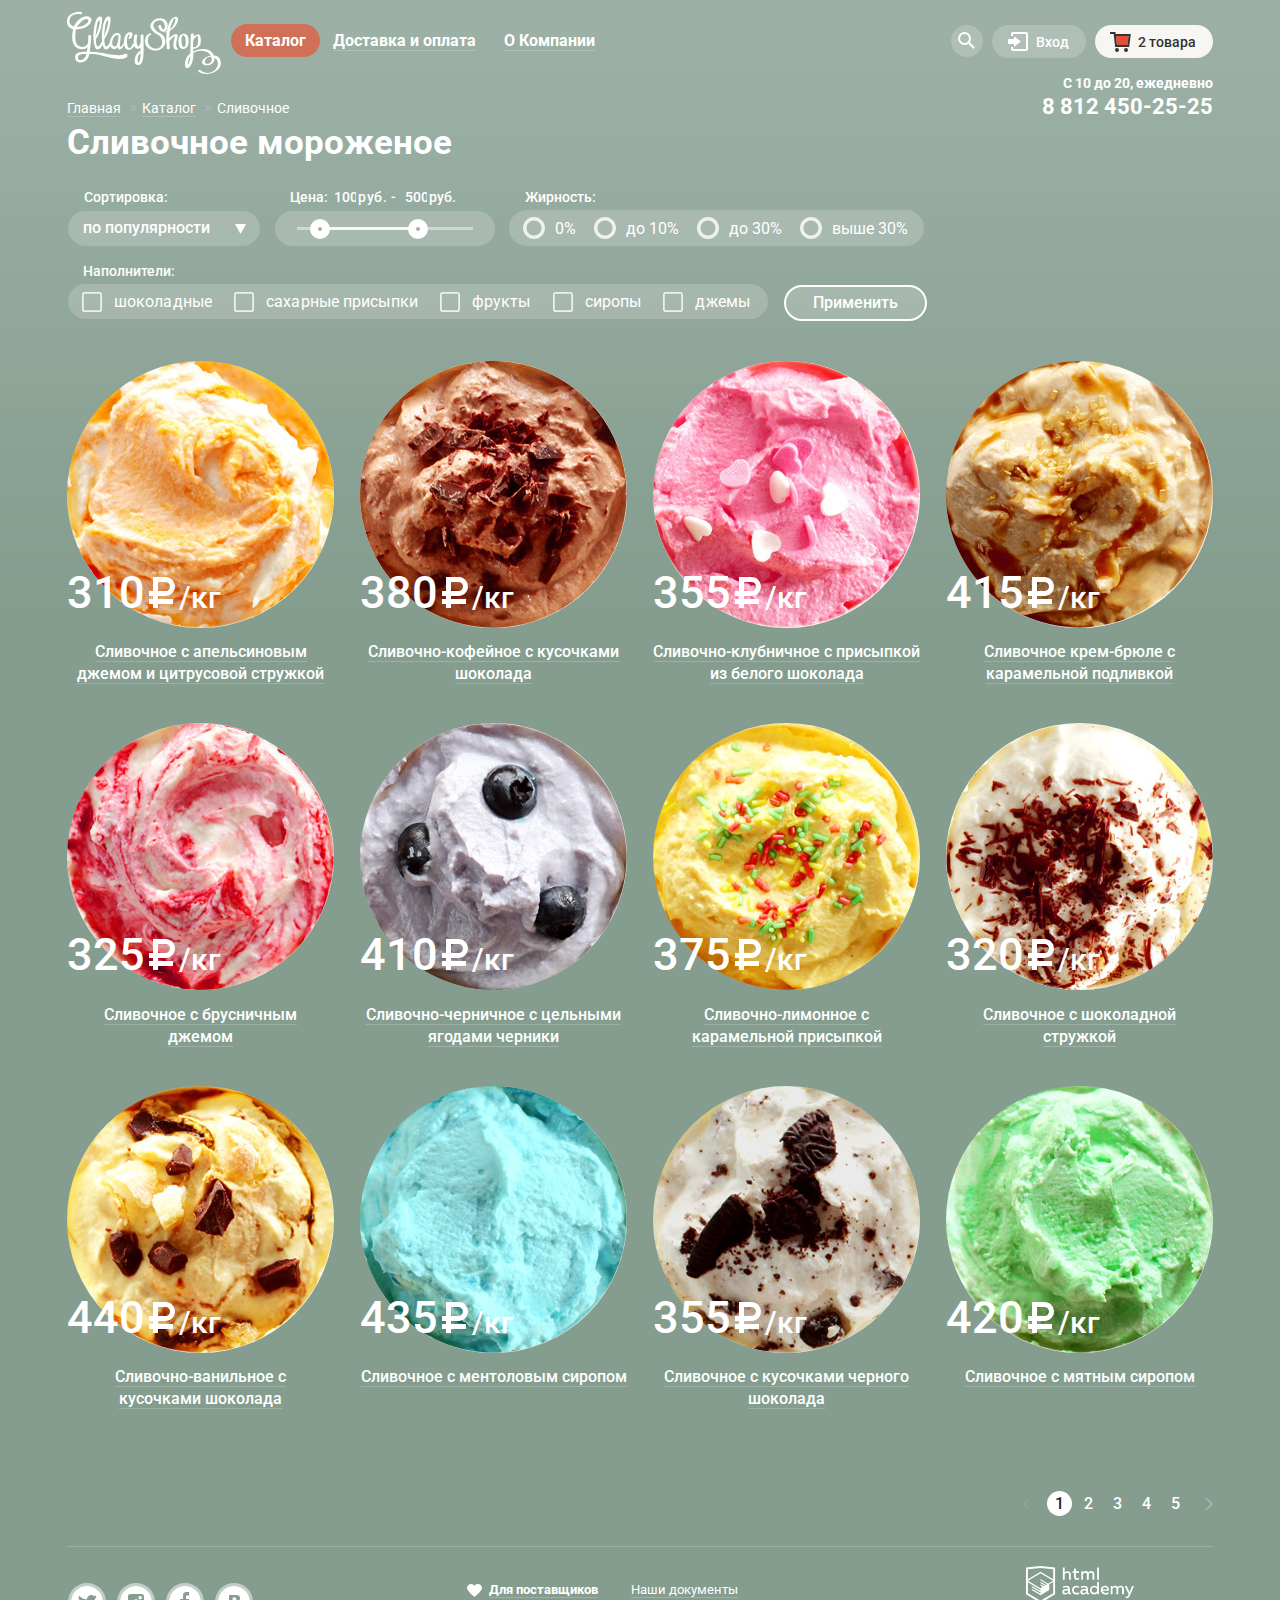
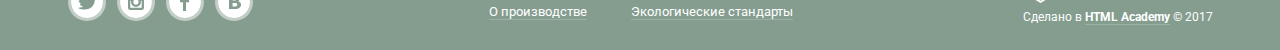
==== catalog.html @ f1d23b68 "вроде все (на первый раз пойдет)" ====
<!DOCTYPE html>
<html lang="ru">
    <head>
        <meta charset="utf-8">
        <title>HTML Academy: Глейси</title>
        <link href="https://fonts.googleapis.com/css?family=Roboto:400,500,700&amp;subset=cyrillic" rel="stylesheet">
        <link href="css/normalize.css" rel="stylesheet">
        <link href="css/main.css" rel="stylesheet">
        <meta name="format-detection" content="telephone=no">
    </head>
    <body class="inner-page">
        <!--Шапка каталога-->
        <header class="site-wrapper main-header">
            <nav class="main-navigation">
                <!--Логотип-->
                <a href="index.html" class="main-header-logo">
                <img src="img/svg-gllacy/logo.svg" width="154" height="64" alt="Логотип Глейси">
                </a>
                <!--Меню навигации по сайту-->
                <div class="header-navigation-wrapper">
                    <ul class="site-navigation">
                        <li class="element-current">
                            <a class="link-current" href="catalog.html">Каталог</a>
                            <!--Всплывающий блок каталога-->
                            <div class="site-menu-background">
                                <ul class="site-menu">
                                    <li><a href="#">Новинки</a></li>
                                    <li><a href="catalog.html">Сливочное</a></li>
                                    <li><a href="#">Щербеты</a></li>
                                    <li><a href="#">Фруктовый лед</a></li>
                                    <li><a href="#">Мелорин</a></li>
                                </ul>
                            </div>
                        </li>
                        <li class="site-navigation-element"><a class="site-navigation-link" href="delivery.html">Доставка и оплата</a></li>
                        <li class="site-navigation-element"><a class="site-navigation-link" href="company.html">О Компании</a></li>
                    </ul>
                    <!--Меню пользователя-->
                    <ul class="user-navigation">
                        <li class="icon-search">
                            <span class="visually-hidden">Поиск</span>
                            <!--Всплывающий блок поиска-->
                            <div class="site-search-background">
                                <div class="site-seacrh">
                                    <form method="get" action="https://echo.htmlacademy.ru">
                                        <label for="search" class="visually-hidden">Поиск</label>
                                        <input type="search" name="search" id="search" placeholder="Что ищем?">
                                    </form>
                                </div>
                            </div>
                        </li>
                        <li class="icon-login">
                            <span>Вход</span>
                            <!--Всплывающий блок входа-->
                            <div class="site-entry-background">
                                <div class="site-entry">
                                    <form class="field-entry" method="post" action="https://echo.htmlacademy.ru">
                                        <label for="email-entry" class="visually-hidden">Электронная почта</label>   
                                        <input type="email" name="email-entry" id="email-entry" placeholder="Электронная почта">
                                        <label for="password-entry" class="visually-hidden">Пароль</label>
                                        <input type="password" name="password-entry" id="password-entry" placeholder="Пароль">
                                        <div>
                                            <button type="submit" class="button">Войти</button>
                                            <p>
                                                <a href="#">Забыли пароль?</a>
                                                <a href="#">Новая регистрация</a>
                                            </p>
                                        </div>
                                    </form>
                                </div>
                            </div>
                        </li>
                        <li class="icon-basket-full">
                            <span class="two-products">2 товара</span>
                            <!--Всплывающий блок корзины-->
                            <div class="site-basket-background">
                                <div class="site-basket">
                                    <form method="post" action="https://echo.htmlacademy.ru">
                                        <table class="basket-table">
                                            <tr class="basket-row">
                                                <td class="basket-cell-remove"><button type="button" class="button-remove"><span class="visually-hidden">Убрать товар</span></button></td>
                                                <td class="basket-cell-image"><img src="img/product1-1.jpg" width="33" height="33" alt="Пломбир с апельсиновым джемом"></td>
                                                <td class="basket-cell-icecream">Пломбир с апельсиновым джемом</td>
                                                <td class="basket-cell-weight">1,5 кг х <span>200 руб.</span></td>
                                                <td class="basket-cell-price">300 руб.</td>
                                            </tr>
                                            <tr class="basket-row">
                                                <td class="basket-cell-remove"><button type="button" class="button-remove"><span class="visually-hidden">Убрать товар</span></button></td>
                                                <td class="basket-cell-image"><img src="img/product1-3.jpg" width="33" height="33" alt="Клубничный пломбир с присыпкой из белого шоколада"></td>
                                                <td class="basket-cell-icecream">Клубничный пломбир с присыпкой из белого шоколада</td>
                                                <td class="basket-cell-weight">1,5 кг х <span>300 руб.</span></td>
                                                <td class="basket-cell-price">450 руб.</td>
                                            </tr>
                                        </table>
                                        <p class="total-price">Итого: 750 руб.
                                            <button type="submit" class="button">Оформить заказ</button>
                                        </p>
                                    </form>
                                </div>
                            </div>
                        </li>
                    </ul>
                </div>
            </nav>
            <!--Контактная информация-->
            <p class="phone">
                С 10 до 20, ежедневно<br>
                <a href="tel:+78124502525">8 812 450-25-25</a>
            </p>
        </header>
        <!--Основное содержание каталога-->
        <main class="site-wrapper container">
            <!--Хлебные крошки-->
            <div class="breadcrumbs">
                <ul class="breadcrumbs-list">
                    <li class="breadcrumbs-element"><a href="index.html">Главная</a></li>
                    <li class="breadcrumbs-element"><a href="catalog.html">Каталог</a></li>
                    <li class="breadcrumbs-element">Сливочное</li>
                </ul>
                <h1>Сливочное мороженое</h1>
            </div>
            <!--Сортировка в каталоге-->
            <section class="filters">
                <h2 class="visually-hidden">Фильтр товаров</h2>
                <form class="form-filters" method="post" action="https://echo.htmlacademy.ru">
                    <div class="sorting">
                        <label for="list-sorting">
                            <span>Сортировка:</span>
                            <select name="list-sorting" id="list-sorting">
                                <option value="by-popularity">по популярности</option>
                                <option value="by-cheap">сначала недорогие</option>
                                <option value="by-expensive">сначала дорогие</option>
                                <option value="by-fat">по жирности</option>
                            </select>
                        </label>
                    </div>
                    <div class="range">
                        <div class="price-controls">Цена:
                            <label >
                            <input class="min-price" type="text" value="100">руб.  -
                            </label>
                            <label>
                            <input class="max-price" type="text" value="500">руб.
                            </label>
                        </div>
                        <div class="range-controls">
                            <div class="scale">
                                <div class="bar"></div>
                            </div>
                            <div class="toggle toggle-min"></div>
                            <div class="toggle toggle-max"></div>
                        </div>
                    </div>
                    <fieldset class="fat">
                        <legend>Жирность:</legend>
                        <div class="fat-content">
                            <input class="visually-hidden" type="radio" name="fat" id="zero-percent">
                            <label for="zero-percent">0%</label>  
                            <input class="visually-hidden" type="radio" name="fat" id="to-ten-percent">
                            <label for="to-ten-percent">до 10%</label>
                            <input class="visually-hidden" type="radio" name="fat" id="to-thirty-percent">
                            <label for="to-thirty-percent">до 30%</label>   
                            <input class="visually-hidden" type="radio" name="fat" id="up-to-thirty-percent">    
                            <label for="up-to-thirty-percent">выше 30%</label>  
                        </div>
                    </fieldset>
                    <fieldset class="fillers">
                        <legend>Наполнители:</legend>
                        <div class="fillers-content">
                            <input class="visually-hidden" type="checkbox" name="chocolate" id="chocolate">                     
                            <label for="chocolate">шоколадные</label>
                            <input class="visually-hidden" type="checkbox" name="sugar-powders" id="sugar-powders">                  
                            <label for="sugar-powders">сахарные присыпки</label> 
                            <input class="visually-hidden" type="checkbox" name="fruits" id="fruits">                     
                            <label for="fruits">фрукты</label>  
                            <input class="visually-hidden" type="checkbox" name="syrups" id="syrups">                     
                            <label for="syrups">сиропы</label> 
                            <input class="visually-hidden" type="checkbox" name="jams" id="jams">               
                            <label for="jams">джемы</label>  
                        </div>
                    </fieldset>
                    <button type="submit" class="button-apply">Применить</button>
                </form>
            </section>
            <!--Типы мороженого-->  
            <section class="catalog">
                <h3 class="visually-hidden">Каталог мороженого</h3>
                <ul class="catalog-list">
                    <li class="catalog-item">
                        <h3 class="catalog-item-title">     
                            <span>Сливочное с апельсиновым джемом и цитрусовой стружкой</span>
                        </h3>
                        <p class="catalog-item-image">
                            <img src="img/product1-1.jpg" width="267" height="267" alt="Сливочное с апельсиновым джемом и цитрусовой стружкой">
                            <span class="catalog-item-price">
                            310<span class="catalog-item-weight"> /кг</span>
                            </span>
                        </p>
                        <a href="catalog-item.html" class="button">
                        Быстрый просмотр
                        </a>               
                    </li>
                    <li class="catalog-item">
                        <h3 class="catalog-item-title">
                            <span>Сливочно-кофейное с кусочками шоколада</span>
                        </h3>
                        <p class="catalog-item-image">
                            <img src="img/product1-2.jpg" width="267" height="267" alt="Сливочно-кофейное с кусочками шоколада">
                            <span class="catalog-item-price">
                            380<span class="catalog-item-weight"> /кг</span>
                            </span>
                        </p>
                        <a href="catalog-item.html" class="button">
                        Быстрый просмотр
                        </a>
                    </li>
                    <li class="catalog-item">
                        <h3 class="catalog-item-title">
                            <span>Сливочно-клубничное с присыпкой из белого шоколада</span>
                        </h3>
                        <p class="catalog-item-image">
                            <img src="img/product1-3.jpg" width="267" height="267" alt="Сливочно-клубничное с присыпкой из белого шоколада">
                            <span class="catalog-item-price">
                            355<span class="catalog-item-weight"> /кг</span>
                            </span>
                        </p>
                        <a href="catalog-item.html" class="button">
                        Быстрый просмотр
                        </a>
                    </li>
                    <li class="catalog-item">
                        <h3 class="catalog-item-title">
                            <span>Сливочное крем-брюле с карамельной подливкой</span>
                        </h3>
                        <p class="catalog-item-image">
                            <img src="img/product1-4.jpg" width="267" height="267" alt="Сливочное крем-брюле с карамельной подливкой">
                            <span class="catalog-item-price">
                            415<span class="catalog-item-weight"> /кг</span>
                            </span>
                        </p>
                        <a href="catalog-item.html" class="button">
                        Быстрый просмотр
                        </a>
                    </li>
                    <li class="catalog-item">
                        <h3 class="catalog-item-title">
                            <span>Сливочное с брусничным<br> джемом</span>
                        </h3>
                        <p class="catalog-item-image">
                            <img src="img/product2-1.jpg" width="267" height="267" alt="Сливочное с брусничным джемом">
                            <span class="catalog-item-price">
                            325<span class="catalog-item-weight"> /кг</span>
                            </span>
                        </p>
                        <a href="catalog-item.html" class="button">
                        Быстрый просмотр
                        </a>
                    </li>
                    <li class="catalog-item">
                        <h3 class="catalog-item-title">
                            <span>Сливочно-черничное с цельными ягодами черники</span>
                        </h3>
                        <p class="catalog-item-image">
                            <img src="img/product2-2.jpg" width="267" height="267" alt="Сливочно-черничное с цельными ягодами черники">
                            <span class="catalog-item-price">
                            410<span class="catalog-item-weight"> /кг</span>
                            </span>
                        </p>
                        <a href="catalog-item.html" class="button">
                        Быстрый просмотр
                        </a>
                    </li>
                    <li class="catalog-item">
                        <h3 class="catalog-item-title">
                            <span>Сливочно-лимонное с карамельной присыпкой</span>
                        </h3>
                        <p class="catalog-item-image">
                            <img src="img/product2-3.jpg" width="267" height="267" alt="Сливочно-лимонное с карамельной присыпкой">
                            <span class="catalog-item-price">
                            375<span class="catalog-item-weight"> /кг</span>
                            </span>
                        </p>
                        <a href="catalog-item.html" class="button">
                        Быстрый просмотр
                        </a>
                    </li>
                    <li class="catalog-item">
                        <h3 class="catalog-item-title">
                            <span>Сливочное с шоколадной стружкой</span>
                        </h3>
                        <p class="catalog-item-image">
                            <img src="img/product2-4.jpg" width="267" height="267" alt="Сливочное с шоколадной стружкой">
                            <span class="catalog-item-price">
                            320<span class="catalog-item-weight"> /кг</span>
                            </span>
                        </p>
                        <a href="catalog-item.html" class="button">
                        Быстрый просмотр
                        </a>
                    </li>
                    <li class="catalog-item">
                        <h3 class="catalog-item-title">
                            <span>Сливочно-ванильное с<br> кусочками шоколада</span>
                        </h3>
                        <p class="catalog-item-image">
                            <img src="img/product3-1.jpg" width="267" height="267" alt="Сливочно-ванильное с кусочками шоколада">
                            <span class="catalog-item-price">
                            440<span class="catalog-item-weight"> /кг</span>
                            </span>
                        </p>
                        <a href="catalog-item.html" class="button">
                        Быстрый просмотр
                        </a>
                    </li>
                    <li class="catalog-item">
                        <h3 class="catalog-item-title">
                            <span>Сливочное с ментоловым сиропом</span>
                        </h3>
                        <p class="catalog-item-image">
                            <img src="img/product3-2.jpg" width="267" height="267" alt="Сливочное с ментоловым сиропом">
                            <span class="catalog-item-price">
                            435<span class="catalog-item-weight"> /кг</span>
                            </span>
                        </p>
                        <a href="catalog-item.html" class="button">
                        Быстрый просмотр
                        </a>
                    </li>
                    <li class="catalog-item">
                        <h3 class="catalog-item-title">
                            <span>Сливочное с кусочками черного шоколада</span>
                        </h3>
                        <p class="catalog-item-image">
                            <img src="img/product3-3.jpg" width="267" height="267" alt="Сливочное с кусочками черного шоколада">
                            <span class="catalog-item-price">
                            355<span class="catalog-item-weight"> /кг</span>
                            </span>
                        </p>
                        <a href="catalog-item.html" class="button">
                        Быстрый просмотр
                        </a>
                    </li>
                    <li class="catalog-item">
                        <h3 class="catalog-item-title">
                            <span>Сливочное с мятным сиропом</span>
                        </h3>
                        <p class="catalog-item-image">
                            <img src="img/product3-4.jpg" width="267" height="267" alt="Сливочное с мятным сиропом">
                            <span class="catalog-item-price">
                            420<span class="catalog-item-weight"> /кг</span>
                            </span>
                        </p>
                        <a href="catalog-item.html" class="button">
                        Быстрый просмотр
                        </a>
                    </li>
                </ul>
            </section>
            <!--Страницы переключения-->
            <div class="paginator">
                <ul class="paginator-list">
                    <li class="paginator-item"><a class="paginator-link-pre"><span class="visually-hidden">Назад</span></a></li>
                    <li class="paginator-item paginator-element-current"><a>1</a></li>
                    <li class="paginator-item"><a href="#">2</a></li>
                    <li class="paginator-item"><a href="#">3</a></li>
                    <li class="paginator-item"><a href="#">4</a></li>
                    <li class="paginator-item"><a href="#">5</a></li>
                    <li class="paginator-item"><a class="paginator-link-next" href="#"><span class="visually-hidden">Вперед</span></a></li>
                </ul>
            </div>
        </main>
        <!--Подвал каталога-->
        <footer class="main-footer site-wrapper">
            <!--Иконки соцсетей-->
            <ul class="social-list">
                <li class="social-button-tw"><a class="social-link" href="twitter.com"><span class="visually-hidden">Твиттер</span></a></li>
                <li class="social-button-inst"><a class="social-link" href="instagram.com"><span class="visually-hidden">Инстаграмм</span></a></li>
                <li class="social-button-fb"><a class="social-link" href="facebook.com"><span class="visually-hidden">Фейсбук</span></a></li>
                <li class="social-button-vk"><a class="social-link" href="vk.com"><span class="visually-hidden">Вконтакте</span></a></li>
            </ul>
            <!--Различные контакты-->
            <div class="contacts-footer">
                <ul class="contacts-footer-content">
                    <li class="contacts-link icon-heart">
                        <a href="#">Для поставщиков</a>
                    </li>
                    <li class="contacts-link">
                        <a href="#">Наши документы</a>
                    </li>
                    <li class="contacts-link">
                        <a href="#">О производстве</a>
                    </li>
                    <li class="contacts-link">
                        <a href="#">Экологические стандарты</a>
                    </li>
                </ul>
            </div>
            <!--Логотип HTML Academy-->
            <aside class="footer-copyright">
                <a class="main-footer-logo" href="https://htmlacademy.ru/intensive/htmlcss">
                <img src="img/svg-gllacy/logo-htmlacademy.svg" width="108" height="39" alt="Логотип HTML Academy">
                </a>   
                <p>Сделано в <a class="main-footer-link" href="https://htmlacademy.ru/intensive/htmlcss">HTML Academy</a> &#169; 2017</p>
            </aside>
        </footer>
    </body>
</html>
---- css/main.css ----
body,
html {
  margin: 0;
  padding: 0;
}

body {
  min-width: 1200px;
  font-family: "Roboto", "Arial", sans-serif;
  color: #ffffff;
}

.site-wrapper {
  margin: 0 auto;
  padding: 0px 27px;
  width: 1146px;
}

.site-background {
  background-color: #849d8f;
  background-image: url("../img/slider-1.png");
  background-position: center 2px;
  background-repeat: no-repeat;
  
  -webkit-transition: background-image 0.5s ease, background-color 0.5s ease;
  
  -o-transition: background-image 0.5s ease, background-color 0.5s ease;
  
  transition: background-image 0.5s ease, background-color 0.5s ease;
}

.site-background::before,
.site-background::after {
  content: "";

  visibility: hidden;
}

.site-background::before {
  background-image: url("../img/slider-2.png");
}

.site-background::after {
  background-image: url("../img/slider-3.png");
}

/* постоянные стили для ссылок, списков, кнопок, инпутов и visually-hidden*/
a {
  font-weight: bold;
  color: #ffffff;
}

ul {
  list-style: none; 
  padding: 0;
  margin: 0;
}

.button {
  display: inline-block;
  vertical-align: middle;
  text-align: center;
  background-image: -webkit-gradient(linear, left top, left bottom, from(#f26843), to(#e74b36));
  background-image: -webkit-linear-gradient(top, #f26843 0%, #e74b36 100%);
  background-image: -o-linear-gradient(top, #f26843 0%, #e74b36 100%);
  background-image: linear-gradient(to bottom, #f26843 0%, #e74b36 100%);
  -webkit-box-shadow: 0px 2px 2px 0px rgba(172, 16, 0, 0.64);
          box-shadow: 0px 2px 2px 0px rgba(172, 16, 0, 0.64);
  border-radius: 25px;
  border: none;
  text-decoration: none;
  padding: 10px 20px;
  color: #ffffff;
  font-weight: bold;
  
  cursor: pointer;
}

.button:hover {
  -webkit-box-shadow: 0px 2px 2px 0px rgba(172, 16, 0, 1);
          box-shadow: 0px 2px 2px 0px rgba(172, 16, 0, 1);
  background: -webkit-gradient(linear, left top, left bottom, from(#f58669), to(#ec6f5e));
  background: -webkit-linear-gradient(top, #f58669 0%, #ec6f5e 100%);
  background: -o-linear-gradient(top, #f58669 0%, #ec6f5e 100%);
  background: linear-gradient(to bottom, #f58669 0%, #ec6f5e 100%);
}

.button:active {
  background: -webkit-gradient(linear, left top, left bottom, from(#c73f2c), to(#e1613e));
  background: -webkit-linear-gradient(top, #c73f2c 0%, #e1613e 100%);
  background: -o-linear-gradient(top, #c73f2c 0%, #e1613e 100%);
  background: linear-gradient(to bottom, #c73f2c 0%, #e1613e 100%);
  -webkit-box-shadow: inset 0 2px 2px rgba(172, 16, 0, 1);
          box-shadow: inset 0 2px 2px rgba(172, 16, 0, 1);
}

input[type="email"],
input[type="text"],
input[type="search"],
input[type="password"] {
  height: 38px;
  border-radius: 5px;
  -webkit-box-sizing: border-box;
          box-sizing: border-box;
  border: 1px solid rgb(178, 178, 178);
  -webkit-box-shadow: none;
          box-shadow: none;
}

.visually-hidden {
  position: absolute;
  width: 1px;
  height: 1px;
  border: 0;
  padding: 0;
  clip: rect(0 0 0 0);
  overflow: hidden;
}

/*стили хедера гл.стр.*/
.main-header {
  display: -webkit-box;
  display: -ms-flexbox;
  display: flex;
  -webkit-box-orient: vertical;
  -webkit-box-direction: normal;
      -ms-flex-direction: column;
          flex-direction: column;
  -webkit-box-pack: justify;
      -ms-flex-pack: justify;
          justify-content: space-between;
  position: relative;
}

.main-navigation {
  display: -webkit-box;
  display: -ms-flexbox;
  display: flex;
  -webkit-box-orient: horizontal;
  -webkit-box-direction: normal;
      -ms-flex-direction: row;
          flex-direction: row;
  -webkit-box-align: center;
      -ms-flex-align: center;
          align-items: center;
}

.main-header-logo {
  display: inline-block;
  vertical-align: top;
  margin-top: 11px;
  -ms-flex-item-align: center;
      -ms-grid-row-align: center;
      align-self: center;
}

_:-ms-fullscreen, :root .main-header-logo {
  margin-left: 13px;
}

.header-navigation-wrapper {
  width: 100%;
  display: -webkit-box;
  display: -ms-flexbox;
  display: flex;
  -webkit-box-pack: justify;
      -ms-flex-pack: justify;
          justify-content: space-between;
  margin-top: 3px;
}

.site-navigation {
  display: -webkit-box;
  display: -ms-flexbox;
  display: flex;
  -ms-flex-wrap: wrap;
      flex-wrap: wrap;
  -webkit-box-align: center;
      -ms-flex-align: center;
          align-items: center;
  -ms-flex-preferred-size: 450px;
      flex-basis: 450px;
  margin-left: 10px;
}

.site-navigation-element {
  margin-right: 1px;
  padding: 7px 14px 7px 13px;
  border-radius: 20px;
}

.site-navigation-link {
  display: block;
  vertical-align: middle;
  text-decoration: none;
  border-bottom: 1px solid rgba(255, 255, 255, 0.2);
  font-size: 16px;
  line-height: 18px;
  font-weight: bold;
}

.site-navigation-element:hover {
  background-color: #f7f6f3;
}

.site-navigation-element:active {
  background-color: rgba(248, 247, 244, 0.988);
  -webkit-box-shadow: inset 0px 2px 1px 0px rgba(105, 105, 105, 0.9);
          box-shadow: inset 0px 2px 1px 0px rgba(105, 105, 105, 0.9);
}

.site-navigation-element:hover .site-navigation-link {
  border-bottom: none;
  color: #323232;
}

.site-navigation-element:first-child  {
  position: relative;
}

.site-navigation-element:hover .site-menu-background {
  display: block;
}

.site-menu-background {
  display: none;
  position: absolute;
  background-color: transparent;
  top: 23px;
  left: -7px;
  width: 143px;
  height: 15px;
}

.site-menu {
  position: absolute;
  top: 14px;
  left: -1px;
  width: 143px;
  min-height: 171px;
  background-color: #f8f7f4;
  border-radius: 5px;
  -webkit-box-shadow: 0px 20px 20px 0px rgba(0, 0, 0, 0.4);
          box-shadow: 0px 20px 20px 0px rgba(0, 0, 0, 0.4);
  z-index: 50;
} 

.site-menu li:hover:not(:first-child) { 
  background-color: #fbded8; 
}

.site-menu li:active:not(:first-child) { 
  background-color: #f6b5a5; 
}

.site-menu a {
  color: #323232;
  text-decoration: none;
  font-size: 14px;
  line-height: 16px;
  font-weight: normal;
}

.site-menu li {
  padding-left: 21px;
  padding-right: 20px;
  padding-bottom: 9px;
  padding-top: 4px;
}

.site-menu li:nth-of-type(1) a {
  font-weight: bold;
}

.site-menu li:nth-of-type(1) {
  padding-left: 15px;
  padding-right: 14px;
  padding-top: 9px;
  padding-bottom: 11px;
  border-bottom: 1px solid #323232;
  margin-right: 6px;
  margin-left: 6px;
} 

.site-menu li:nth-of-type(2) {
  padding-top: 8px;
} 

.user-navigation {
  display: -webkit-box;
  display: -ms-flexbox;
  display: flex;
  -webkit-box-pack: end;
      -ms-flex-pack: end;
          justify-content: flex-end;
  -ms-flex-wrap: wrap;
      flex-wrap: wrap;
  -webkit-box-align: center;
      -ms-flex-align: center;
          align-items: center;
  -ms-flex-preferred-size: 450px;
      flex-basis: 450px;
}

.user-navigation li {
  display: block;
  vertical-align: middle;
  text-align: center;
  margin-left: 9px;
  font-size: 14px;
  line-height: 16px;
  font-weight: 500;
}

.icon-search {
  position: relative;
  max-width: 25px;
  background-color: rgba(255, 255, 255, 0.2);
  opacity: 1;
  border-radius: 50%;
  padding: 16px 16px 16px 16px;
}

.icon-search span {
  display: inline-block;
  vertical-align: middle;
}

.icon-search::before {
  position: absolute;
  content: "";
  background-image: url("../img/svg-gllacy/loupe.svg");
  background-repeat: no-repeat;
  background-position: 0 0;
  left: 7px;
  top: 7px;
  width: 22px;
  height: 21px;
}

.icon-search:hover {
  position: relative;
  background-color: #f8f7f4; 
}

.icon-search:hover::before {
  background-image: url("../img/svg-gllacy/loupe-active.svg");
}

.icon-login {
  position: relative;
  max-width: 100px;
  background-color: rgba(255, 255, 255, 0.2);
  opacity: 1;
  border-radius: 20px;
  padding: 8px 17px 8px 17px;
}

.icon-login span {
  position: relative;
  display: inline-block;
  vertical-align: middle;
  padding-left: 27px;
}

.icon-login span::before {
  position: absolute;
  content: "";
  background-image: url("../img/svg-gllacy/white-entrance.svg");
  background-repeat: no-repeat;
  background-position: 0 0;
  left: -1px;
  top: -2px;
  width: 21px;
  height: 20px;
}

.icon-login:hover {
  position: relative;
  background-color: #f8f7f4;
  color: #323232;
}

.icon-login:hover span::before {
  background-image: url("../img/svg-gllacy/entrance.svg");
}

.icon-basket-empty {
  max-width: 100px;
  background-color: rgba(255, 255, 255, 0.2);
  opacity: 1;
  border-radius: 20px;
  padding: 8px 17px 8px 16px;
}

.icon-basket-empty span {
  position: relative;
  display: inline-block;
  vertical-align: middle;
  padding-left: 27px;
}

.icon-basket-empty span::before {
  position: absolute;
  content: "";
  background-image: url("../img/svg-gllacy/basket.svg");
  background-repeat: no-repeat;
  background-position: 0 0;
  left: -1px;
  top: -2px;
  width: 22px;
  height: 21px;
}

.icon-basket-empty:hover {
  position: relative;
  background-color: #f8f7f4;
  color: #323232;
}

.icon-basket-empty:hover span::before {
  background-image: url("../img/svg-gllacy/basket-active.svg");
}

.icon-search:hover .site-search-background {
  display: block;
}

.site-search-background {
  display: none;
  position: absolute;
  right: 1px;
  top: 32px;
  background-color: transparent;
  width: 341px;
  height: 5px;
}

.site-seacrh {
  position: absolute;
  right: 0px;
  top: 4px;
  width: 340px;
  min-height: 84px;
  border-radius: 6px;
  background-color: #f8f7f4;
  -webkit-box-shadow: 0px 20px 20px 0px rgba(0, 0, 0, 0.4);
          box-shadow: 0px 20px 20px 0px rgba(0, 0, 0, 0.4);
  z-index: 50;
}

.site-seacrh input[type="search"] {
  width: 310px;
  height: 44px;
  margin: 20px 16px;
  padding-left: 12px;
  z-index: 100;
  outline: none;
}

.site-seacrh input[type="search"]:hover {
  -webkit-box-shadow: inset 0 0 0 1px rgba(172, 172, 172, 0.5);
          box-shadow: inset 0 0 0 1px rgba(172, 172, 172, 0.5);
}

.site-seacrh input[type="search"]:focus {
  -webkit-box-shadow: inset 0px 0px 0 1px rgba(46, 136, 228, 0.52);
          box-shadow: inset 0px 0px 0 1px rgba(46, 136, 228, 0.52);
}

.icon-login:hover .site-entry-background {
  display: block;
}

.site-entry-background {
  display: none;
  position: absolute;
  right: 0px;
  top: 32px;
  background-color: transparent;
  width: 278px;
  height: 5px;
}

.site-entry {
  position: absolute;
  right: 0px;
  top: 4px;
  width: 277px;
  min-height: 214px;
  border-radius: 6px;
  background-color: #f8f7f4;
  -webkit-box-shadow: 0px 20px 20px 0px rgba(0, 0, 0, 0.4);
          box-shadow: 0px 20px 20px 0px rgba(0, 0, 0, 0.4);
  z-index: 50;
}

.site-entry input[type="email"],
input[type="password"] {
  width: 241px;
  height: 44px;
  margin: 20px 20px 0px 19px;
  padding-left: 14px;
  z-index: 100;
  outline: none;
}

.site-entry input[type="email"]:hover,
input[type="password"]:hover {
  -webkit-box-shadow: inset 0 0 0 1px rgba(172, 172, 172, 0.5);
          box-shadow: inset 0 0 0 1px rgba(172, 172, 172, 0.5);
}

.site-entry input[type="email"]:focus,
input[type="password"]:focus {
  -webkit-box-shadow: inset 0px 0px 0 1px rgba(46, 136, 228, 0.52);
          box-shadow: inset 0px 0px 0 1px rgba(46, 136, 228, 0.52);
}

.site-entry div {
  display: -webkit-box;
  display: -ms-flexbox;
  display: flex;
  -webkit-box-orient: horizontal;
  -webkit-box-direction: normal;
      -ms-flex-direction: row;
          flex-direction: row;
  -ms-flex-pack: distribute;
      justify-content: space-around;
  -webkit-box-align: center;
      -ms-flex-align: center;
          align-items: center;
  -ms-flex-preferred-size: 245px;
      flex-basis: 245px;
  -ms-flex-wrap: wrap;
      flex-wrap: wrap;
  z-index: 100;
}

.site-entry p {        
  display: -webkit-box;        
  display: -ms-flexbox;        
  display: flex;
  -webkit-box-orient: vertical;
  -webkit-box-direction: normal;
      -ms-flex-direction: column;
          flex-direction: column;
  -webkit-box-pack: center;
      -ms-flex-pack: center;
          justify-content: center;
  -webkit-box-align: start;
      -ms-flex-align: start;
          align-items: flex-start;
  margin: 17px 9px 0px 0px;
}

.site-entry .button {
  font-size: 18px;
  line-height: 24px;
  padding: 11px 25px 9px 25px;
  margin: 20px 0px 1px 9px; 
  border-radius: 20px;
}

.site-entry a {
  color: #323232;
  font-size: 13px;
  line-height: 21px;
  font-weight: normal;
  -webkit-text-decoration: underline #323232;
          text-decoration: underline #323232;
}

.site-entry a:hover,
.site-entry a:active {
  color: #e84d37;
  -webkit-text-decoration: underline #e84d37;
          text-decoration: underline #e84d37;
}

.phone {
  position: absolute;
  text-align: right;
  width: 190px;
  top: 75px;
  right: 27px;
  font-size: 14px;
  line-height: 16px;
  font-weight: bold; 
  margin-top: 0px;
  margin-bottom: 0px;
  margin-right: 0px;
}

.phone a {
  display: inline-block;
  vertical-align: middle;
  text-align: left;
  font-size: 22px;
  line-height: 24px;
  text-decoration: none;
  margin-top: 4px;
  margin-right: 0px;
}

/*стили основной части гл.стр.*/

.container {
  display: -webkit-box;
  display: -ms-flexbox;
  display: flex;
  -webkit-box-orient: vertical;
  -webkit-box-direction: normal;
      -ms-flex-direction: column;
          flex-direction: column;
  -webkit-box-pack: justify;
      -ms-flex-pack: justify;
          justify-content: space-between;
}

.slider {
  position: relative;
  padding-top: 275px;
  text-align: center;
  margin-bottom: 42px;
}

.icecream-slide {
  display: none;
}

.main-slides h3 {
  font-weight: bold;
  font-size: 60px;
  line-height: 60.35px;
  width: 700px;
  margin: 40px auto 0;
}

.main-slides a {   
  font-size: 32px;
  line-height: 44px;
  padding: 10px 40px;
  margin-top: 29px;
  text-shadow: 0px 2px 5px rgba(160, 32, 11, 0.76);
  border-radius: 50px;
  outline: none;
}

.main-slides a:focus {
  -webkit-box-shadow: 0px 0px 0 2px rgba(46, 136, 228, 0.3);
          box-shadow: 0px 0px 0 2px rgba(46, 136, 228, 0.3);
}

.slider-controls label::before {
  content: "";
  display: inline-block;
  width: 17px;
  height: 17px;
  margin-right: 8px;
  vertical-align: middle;
  background-color: transparent;
  border: 2px solid #ffffff;
  border-radius: 50%;
  cursor: pointer;
}

.slider-controls {
  position: absolute;
  bottom: 21px;
  left: 0;
  z-index: 20;
  font-size: 0;
}

.slider-controls label:hover::before {
  background-color: rgba(248, 247, 244, 0.4);
}

_:-ms-fullscreen, :root .slider-controls {
  margin-left: 13px;
}

#product-1:checked ~ .site-background #slide1, 
#product-2:checked ~ .site-background #slide2,
#product-3:checked ~ .site-background #slide3 {
  display: block;
}

#product-1:checked ~ .site-background label[for="product-1"]::before,
#product-2:checked ~ .site-background label[for="product-2"]::before,
#product-3:checked ~ .site-background label[for="product-3"]::before {
  background-color: #ffffff;
}

#product-1:checked ~ .site-background {
  background-color: #849d8f;
  background-image: url("../img/slider-1.png");
}

#product-2:checked ~ .site-background {
  background-color: #8996a6;
  background-image: url("../img/slider-2.png");
}

#product-3:checked ~ .site-background {
  background-color: #9d8b84;
  background-image: url("../img/slider-3.png");
}

.columns {
  display: -webkit-box;
  display: -ms-flexbox;
  display: flex;
  -webkit-box-orient: horizontal;
  -webkit-box-direction: normal;
      -ms-flex-direction: row;
          flex-direction: row;
  -webkit-box-pack: justify;
      -ms-flex-pack: justify;
          justify-content: space-between;
  margin-bottom: 23px;
}

.columns .first-column {
  width: 560px;
  min-height: 230px;
  background-image: url("../img/raspberries-background.jpg");
  background-position: -50px -94px;  
  background-repeat: no-repeat;
  border-radius: 15px;
}

.columns .second-column {
  width: 560px;
  min-height: 230px;
  background-image: url("../img/chocolate-background.jpg");
  background-position: -218px -104px;
  background-repeat: no-repeat;
  border-radius: 15px; 
}

.columns h2 {
  font-size: 35px;
  line-height: 41px;
  font-weight: bold;
  margin-top: 16px;
  margin-left: 19px;
  margin-bottom: 5px;
}

.columns p {
  font-size: 18px;
  line-height: 22px;
  font-weight: bold;
  margin-top: 15px;
  margin-left: 20px;
  margin-right: 25px;
  margin-bottom: 0;
}

.columns a {
  font-size: 18px;
  line-height: 24px;
  margin-top: 44px;
}

.first-column a {
  padding-left: 22px;
  padding-right: 22px;
  padding-bottom: 12px;
  padding-top: 10px;
  margin-left: 375px;
  margin-right: 21px;
  outline: none;
}

.second-column a {
  padding-left: 21px;
  padding-right: 21px;
  padding-bottom: 12px;
  padding-top: 10px;
  margin-left: 351px;
  margin-right: 20px;
  outline: none;
}

.first-column a:focus,
.second-column a:focus {
  -webkit-box-shadow: 0px 0px 0 2px rgba(46, 136, 228, 0.3);
          box-shadow: 0px 0px 0 2px rgba(46, 136, 228, 0.3);
}

.hits {
  display: -webkit-box;
  display: -ms-flexbox;
  display: flex;
  -webkit-box-orient: vertical;
  -webkit-box-direction: normal;
      -ms-flex-direction: column;
          flex-direction: column;
  -webkit-box-pack: justify;
      -ms-flex-pack: justify;
          justify-content: space-between;
  margin-bottom: 28px;
}

.hits-list {
  display: -webkit-box;
  display: -ms-flexbox;
  display: flex;
  -ms-flex-wrap: wrap;
      flex-wrap: wrap;
  -webkit-box-orient: horizontal;
  -webkit-box-direction: normal;
      -ms-flex-direction: row;
          flex-direction: row;
  -webkit-box-pack: justify;
      -ms-flex-pack: justify;
          justify-content: space-between;
}

.hits-item {
  display: -webkit-box;
  display: -ms-flexbox;
  display: flex;
  position: relative;
  -webkit-box-orient: vertical;
  -webkit-box-direction: normal;
      -ms-flex-direction: column;
          flex-direction: column;
  -webkit-box-pack: start;
      -ms-flex-pack: start;
          justify-content: flex-start;
  -ms-flex-preferred-size: 267px;
      flex-basis: 267px;
  min-height: 350px;
}

.hits-item::before {
  display: none;
  position: absolute;
  top: 10px;
  left: -14px;
  content: "";
  border-radius: 5px;
  background-color: rgb(248, 247, 244);
  opacity: 0.2;
  width: 294px;
  min-height: 405px;
  -webkit-box-shadow: 0px 20px 20px 0px rgba(0, 0, 0, 0.4);
          box-shadow: 0px 20px 20px 0px rgba(0, 0, 0, 0.4);
  z-index: 20;
}

.hits-item:hover::before {
  display: block;
}

.hits-item:hover a  {
  display: block;
  margin-bottom: -50px;
}

.hits-item-title {
  font-size: 16px;
  line-height: 22px;
  font-weight: 500;
  text-align: center;
  margin-bottom: 0px;
  margin-top: 10px;
  -webkit-box-ordinal-group: 2;
      -ms-flex-order: 1;
          order: 1;
}

.hits-item-title span {
  border-bottom: 1px solid rgba(255, 255, 255, 0.2);
}

.hits-list img {
  border-radius: 50%;
}

.hits-item-image {
  position: relative;
  margin-bottom: 0px;
}

.hits-item-image::before {
  position: absolute;
  content: "";
  background-image: url("../img/svg-gllacy/hit.svg");
  background-repeat: no-repeat;
  background-position: 0 0;
  outline: red;
  top: 0;
  left: 0;
  width: 65px;
  height: 65px;
}

.hits-item-image .hits-item-price  {
  position: absolute;
  top: 209px;
  left: -1px;
  font-size: 45px;
  line-height: 45px;
  font-weight: 500;
}

.hits-item-image .hits-item-price::after {
  position: absolute;
  content: "";
  background-image: url("../img/svg-gllacy/ruble.svg");
  background-repeat: no-repeat;
  background-position: 0 0;
  top: 6px;
  left: 80px;
  width: 28px;
  height: 35px;
}

.hits-item-image .hits-item-weight {
  position: absolute;
  width: 50px;
  top: 5px;
  left: 112px;
  font-size: 30px;
  line-height: 45px;
  font-weight: 500; 
}

.hits-list a {
  display: none;
  font-size: 18px;
  line-height: 24px;
  margin-top: 10px;
  padding: 7px 18px 11px 18px;
  -ms-flex-item-align: center;
      -ms-grid-row-align: center;
      align-self: center;
  -webkit-box-ordinal-group: 3;
      -ms-flex-order: 2;
          order: 2;
  z-index: 50;
  -webkit-box-shadow: 0px 1px 2px 0px rgba(172, 16, 0, 0.004);
          box-shadow: 0px 1px 2px 0px rgba(172, 16, 0, 0.004);
}

.features {
  display: -webkit-box;
  display: -ms-flexbox;
  display: flex;
  -webkit-box-orient: vertical;
  -webkit-box-direction: normal;
      -ms-flex-direction: column;
          flex-direction: column;
  -webkit-box-pack: center;
      -ms-flex-pack: center;
          justify-content: center;
  -ms-flex-wrap: wrap;
      flex-wrap: wrap;
  width: 1146px;
  min-height: 308px; 
  background-image: url("../img/wafer.jpg");
  border-radius: 15px;
  color: #323232;
  margin-bottom: 37px;
}

.features-list {  
  display: -webkit-box;  
  display: -ms-flexbox;  
  display: flex;
  -webkit-box-orient: horizontal;
  -webkit-box-direction: normal;
      -ms-flex-direction: row;
          flex-direction: row;
  -webkit-box-pack: start;
      -ms-flex-pack: start;
          justify-content: flex-start;
  -ms-flex-line-pack: start;
      align-content: flex-start;
  min-height: 192px;
  -ms-flex-wrap: wrap;
      flex-wrap: wrap;
  padding: 0;
  margin-left: 0px;
  margin-right: 15px;
}

.features-element {
  position: relative; 
  -ms-flex-line-pack: justify; 
      align-content: space-between;
  -ms-flex-preferred-size: 500px;
      flex-basis: 500px;
  padding: 0 0px 0 47.2px;
  margin: 0px 0px 22px 18px;
}

.features h2 {
  width: 100%;
  text-align: left;
  -ms-flex-item-align: start;
      align-self: flex-start;
  font-size: 24px;
  line-height: 30px;
  font-weight: 500;
  letter-spacing: 0.185px;
  padding: 21px 0px 21px 20px;
  margin: 0;
}

.features-list p {
  text-align: left;
  font-size: 16px;
  line-height: 22px;
  font-weight: normal;
  margin: 0 7px 0 12px;
  letter-spacing: 0.05px;
}

.icon-icecream::before {
  position: absolute;
  content: "";
  background-image: url("../img/svg-gllacy/ice-cream.svg");
  background-repeat: no-repeat;
  background-position: 0 0;
  top: -13px;
  left: 2px;
  width: 50px;
  height: 50px;
}

.icon-cow::before {
  position: absolute;
  content: "";
  background-image: url("../img/svg-gllacy/cow.svg");
  background-repeat: no-repeat;
  background-position: 0 0;
  top: -13px;
  left: 2px;
  width: 50px;
  height: 50px;
}

.icon-leaf::before {
  position: absolute;
  content: "";
  background-image: url("../img/svg-gllacy/eco.svg");
  background-repeat: no-repeat;
  background-position: 0 0;
  top: -13px;
  left: 2px;
  width: 50px;
  height: 50px;
}

.icon-thermometer::before {
  position: absolute;
  content: "";
  background-image: url("../img/svg-gllacy/thermometer.svg");
  background-repeat: no-repeat;
  background-position: 0 0;
  top: -13px;
  left: 2px;
  width: 50px;
  height: 50px;
}

.news {
  width: 560px;
  min-height: 220px; 
  background-image: url("../img/strawberry-background.jpg");
  background-repeat: no-repeat;
  background-position: -51px -86px;
  border-radius: 15px;
}

.news h2 {
  color: black;
  font-size: 16px;
  line-height: 22px;
  font-weight: 500;
  margin-top: 24px;
  margin-left: 20px;
  margin-bottom: 0;
  padding-bottom: 0;
}

.news a {
  display: inline-block;
  color: black;
  font-size: 24px;
  line-height: 30px;
  font-weight: bold;
  margin-top: 4px;
  margin-left: 20px;
  margin-right: 230px;
}

.news a:hover,
.news a:active {
  color: #e84d37;
}

.form-send {
  width: 560px;
  min-height: 220px;
  background-color: #f8f7f4;
  background-image: url("../img/formsend-gradient.png");
  background-position: -4px 8px;
  border-radius: 15px;
  padding: 0px;
}

.form-send-background {
  width: 550px;
  min-height: 210px;
  background-image: url("../img/substrate.jpg");
  background-repeat: no-repeat;
  background-position: 50% 50%;
  border-radius: 15px;
  margin: 5px;
}

.form-send-background p {
  font-size: 16px;
  line-height: 22px;
  font-weight: normal;
  color: #5a5a5a;
  margin: 0px;
  padding-top: 30px;
  padding-left: 23px;
  padding-right: 10px;
}

.send button {
  font-size: 18px;
  line-height: 24px;
  margin-left: 8px;
  padding-right: 19px;
  padding-left: 18px;
  padding-top: 9px;
  padding-bottom: 11px; 
  margin-bottom: 5px;
  outline: none;
}

.send button:focus {
  -webkit-box-shadow: 0px 0px 0 2px rgba(46, 136, 228, 0.3);
          box-shadow: 0px 0px 0 2px rgba(46, 136, 228, 0.3);
}

.send input[type="email"] {
  width: 368px;
  height: 45px;
  padding-left: 13px;
  margin-left: 22px;
  margin-top: 36px;
  outline: none;
} 

.send input[type="email"]:hover {
  -webkit-box-shadow: inset 0 0 0 1px rgba(172, 172, 172, 0.5);
          box-shadow: inset 0 0 0 1px rgba(172, 172, 172, 0.5);
}

.send input[type="email"]:focus {
  -webkit-box-shadow: inset 0px 0px 0 1px rgba(46, 136, 228, 0.52);
          box-shadow: inset 0px 0px 0 1px rgba(46, 136, 228, 0.52);
}

.map {
  position: relative;
  width: 100%;
  min-height: 428px;
  background-image: url("../img/map.jpg");
  background-position: 50% 0;
  background-size: cover;
  background-repeat: no-repeat; 
  margin-top: 18px;
  margin-bottom: 3px;
}

.map .site-wrapper {
  display: -webkit-box;
  display: -ms-flexbox;
  display: flex;
  -webkit-box-orient: horizontal;
  -webkit-box-direction: normal;
      -ms-flex-direction: row;
          flex-direction: row;
  -webkit-box-pack: end;
      -ms-flex-pack: end;
          justify-content: flex-end;
  -webkit-box-align: center;
      -ms-flex-align: center;
          align-items: center;
}

.map-content {
  position: relative;
  top: 62px;
  left: 0px;
  padding: 0px;
  width: 302px;
  min-height: 305px;
  background-color: #fffffe;
  border-radius: 15px;
}

.map-content p {
  display: inline-block;
  text-align: left;
  font-size: 14px;
  line-height: 20px;
  font-weight: normal;
  color: #323232;
  margin: 29px 0px 1px 25px;
}

.map-content span {
  display: inline-block;
  font-size: 18px;
  line-height: 24px;
  font-weight: bold;
  color: #323232;
  margin: 0px 40px 0px 25px;
}

.map-content p:nth-of-type(2) {
  margin: 18px 80px 0px 25px;
}

.map-content a {
  display: inline-block;
  font-size: 18px;
  line-height: 24px;
  font-weight: bold;
  color: #323232;
  text-decoration: none;
  margin: 4px 0px 0px 25px;
}

.map-content p:nth-of-type(3) {
  margin: 2px 80px 0px 25px;
}

.map-content .button {
  font-size: 18px;
  line-height: 24px;
  color: #ffffff;
  margin: 23px 0px 0px 26px;
  padding: 10px 27px 11px;
  outline: none;
}

.map-content .button:focus {
  -webkit-box-shadow: 0px 0px 0 2px rgba(46, 136, 228, 0.3);
          box-shadow: 0px 0px 0 2px rgba(46, 136, 228, 0.3);
}

/*стили футера гл.стр.*/
.main-footer {
  display: -webkit-box;
  display: -ms-flexbox;
  display: flex;
  -webkit-box-orient: horizontal;
  -webkit-box-direction: normal;
      -ms-flex-direction: row;
          flex-direction: row;
  -webkit-box-pack: justify;
      -ms-flex-pack: justify;
          justify-content: space-between;
  -webkit-box-align: center;
      -ms-flex-align: center;
          align-items: center;
  padding-bottom: 24px;
} 

.social-list {
  display: -webkit-box;
  display: -ms-flexbox;
  display: flex;
  -webkit-box-orient: horizontal;
  -webkit-box-direction: normal;
      -ms-flex-direction: row;
          flex-direction: row;
  -webkit-box-pack: justify;
      -ms-flex-pack: justify;
          justify-content: space-between;
  -ms-flex-preferred-size: 267px;
      flex-basis: 267px;
}

.social-list li {
  position: relative;
}

.social-list .social-link:hover::before {
  width: 32px;
  height: 32px;
  border: 3px solid rgba(255, 255, 255, 0.702);
  border-radius: 50%;
}

.social-list .social-link:focus::before {
  width: 32px;
  height: 32px;
  outline: none;
  -webkit-box-shadow: 0px 0px 0 2px rgba(46, 136, 228, 0.3);
          box-shadow: 0px 0px 0 2px rgba(46, 136, 228, 0.3);
}

.social-list .social-link:active::before {
  opacity: 0.8;
  width: 32px;
  height: 32px;
  -webkit-box-shadow: inset 0px 2px 1px 0px rgba(136, 136, 136, 0.8);
          box-shadow: inset 0px 2px 1px 0px rgba(136, 136, 136, 0.8);
}

.social-button-tw a::before {
  position: absolute;
  content: "";
  top: -5px;
  left: 1px;
  background-image: url("../img/svg-gllacy/twitter.svg");
  background-position: 0px 0px;
  background-repeat: no-repeat;
  width: 32px;
  height: 32px;
  border-radius: 50%;
  border: 3px solid rgba(255, 255, 255, 0.502);
}

.social-button-inst a::before {
  position: absolute;
  content: "";
  top: -5px;
  left: -39px;
  background-image: url("../img/svg-gllacy/instagram.svg");
  background-position: 0 0;
  background-repeat: no-repeat;
  width: 32px;
  height: 32px;
  border-radius: 50%;
  border: 3px solid rgba(255, 255, 255, 0.502);
}

.social-button-fb a::before {
  position: absolute;
  content: "";
  top: -5px;
  left: -79px;
  background-image: url("../img/svg-gllacy/fb.svg");
  background-position: 0 0;
  background-repeat: no-repeat;
  width: 32px;
  height: 32px;
  border-radius: 50%;
  border: 3px solid rgba(255, 255, 255, 0.502);
}

.social-button-vk a::before {
  position: absolute;
  content: "";
  top: -5px;
  left: -119px;
  background-image: url("../img/svg-gllacy/vk.svg");
  background-position: 0 0;
  background-repeat: no-repeat;
  width: 32px;
  height: 32px;
  border-radius: 50%;
  border: 3px solid rgba(255, 255, 255, 0.502);
}

.contacts-footer {
  display: -webkit-box;
  display: -ms-flexbox;
  display: flex;
  -webkit-box-orient: vertical;
  -webkit-box-direction: normal;
      -ms-flex-direction: column;
          flex-direction: column;
  -webkit-box-pack: center;
      -ms-flex-pack: center;
          justify-content: center;
  -ms-flex-line-pack: start;
      align-content: flex-start;
  -ms-flex-preferred-size: 560px;
      flex-basis: 560px;
  margin: 0;
  margin-top: 26px;
  padding: 0;
}

.contacts-footer-content {
  text-align: left;
  display: -webkit-box;
  display: -ms-flexbox;
  display: flex;
  -webkit-box-orient: horizontal;
  -webkit-box-direction: normal;
      -ms-flex-direction: row;
          flex-direction: row;
  -webkit-box-pack: justify;
      -ms-flex-pack: justify;
          justify-content: space-between;
  -ms-flex-line-pack: center;
      align-content: center;
  -ms-flex-wrap: wrap;
      flex-wrap: wrap;
  min-height: 40px;
  padding: 0 119px 0 100px;
  margin: 0;
}

.contacts-link {
  min-width: 170px;
  padding: 0 0px 0px 0px;
  margin: 0;
}

.contacts-link a:hover,
.contacts-link a:active {
  color: #e84d37;
  border-bottom: 1px solid #e84d37;
}

.contacts-link a {
  font-size: 13px;
  line-height: 22px;
  font-weight: normal;
  text-decoration: none;
  border-bottom: 1px solid rgba(255, 255, 255, 0.2);
  padding: 0 0px 0 0px;
  margin: 0;
}

.contacts-link:nth-child(odd) a {
  margin: 0 0px 0 29px;
}

.icon-heart a {
  font-weight: bold;
}

.icon-heart {
  position: relative;
}

.icon-heart a::before {
  position: absolute;
  content: "";
  top: 5px;
  left: 7px;
  background-image: url("../img/svg-gllacy/heart.svg");
  background-position: 0 0;
  background-repeat: no-repeat;
  width: 15px;
  height: 15px;
}

.footer-copyright {
  text-align: center;
  width: 267px;
  margin: 16px 0 0 0px;
  padding-left: 0px; 
}

.footer-copyright p {
  text-align: right;
  font-size: 12px;
  line-height: 18px;
  font-weight: normal;
  color: #ffffff;
  padding: 0;
  margin: 0;
}

.main-footer-link {
  text-decoration: none;
  border-bottom: 1px solid rgba(255, 255, 255, 0.2);
}

.main-footer-link:hover,
.main-footer-link:active {
  color: #e84d37;
  border-bottom: 1px solid #e84d37;
}

/*попап*/
.overlay {
  display: none;
  position: fixed;
  top: 0;
  left: 0;
  width: 100%;
  height: 100%;
  background-color: rgba(50, 50, 50, 0.302);  
  z-index: 50;
}

.feedback {
  display: none;
  position: fixed;
  top: 339px;
  left: 50%;
  width: 430px;
  min-height: 400px;
  background-color: #f8f7f4;
  border-radius: 10px;
  padding: 17px 24px 26px 24px;
  margin-left: -238px;
  z-index: 100;
}

.feedback .feedback-title {
  position: relative;
  font-size: 24px;
  line-height: 28px;
  font-weight: bold;
  color: #323232;
}

.feedback .close {
  position: absolute;
  background-color: transparent;
  background-image: url("../img/svg-gllacy/cross-big.svg");
  background-position: 50% 50%;
  background-repeat: no-repeat;
  border: none;
  width: 18px;
  height: 18px;
  top: 15px;
  right: 16px;
}

.form-feedback {
  margin-top: 19px;
}

.form-feedback input[type="text"],
input[type="email"],
textarea {
  padding: 14px; 
  margin-bottom: 20px;
  border-radius: 5px;
  outline: none;
}

.form-feedback input[type="text"]:hover,
input[type="email"]:hover,
textarea:hover {
  -webkit-box-shadow: inset 0 0 0 1px rgba(172, 172, 172, 0.5);
          box-shadow: inset 0 0 0 1px rgba(172, 172, 172, 0.5);
}

.form-feedback input[type="text"]:focus,
input[type="email"]:focus,
textarea:focus {
  -webkit-box-shadow: inset 0px 0px 0 1px rgba(46, 136, 228, 0.52);
          box-shadow: inset 0px 0px 0 1px rgba(46, 136, 228, 0.52);
}

.form-feedback input[type="text"],
input[type="email"] {
  width: 267px;
  height: 44px;
}

.form-feedback textarea {
  padding-top: 11px;
  width: 398px;
  height: 127px;
  margin-bottom: 22px;
}

.form-feedback .button {
  font-size: 18px;
  line-height: 24px;
  margin-left: 291px;
  padding: 10px 24px;
  outline: none;
}

.form-feedback .button:focus {
  -webkit-box-shadow: 0px 0px 0 2px rgba(46, 136, 228, 0.3);
          box-shadow: 0px 0px 0 2px rgba(46, 136, 228, 0.3);
}

/*Стили внутренней страницы*/

.inner-page {
  min-width: 1200px;
  font-family: "Roboto", "Arial", sans-serif;
  background-image: url("../img/illumination.png");
  background-size: 100% 647px;
  background-position: 50% 0;
  background-repeat: no-repeat;
  background-color: #849d8f;
  width: 100%;
  height: 647px;
  color: #ffffff;
}

_:-ms-fullscreen, :root .inner-page .main-header-logo {
  margin-left: 0px;
}

/*стили хедера вн.стр*/

.inner-page .link-current {
  background: #d07058;
  padding: 8px 15px;
  -webkit-box-shadow: none;
          box-shadow: none;
  border-radius: 20px;
  text-decoration: none;
  padding: 7px 14px;
}

.inner-page .site-navigation-element {
  margin-left: 0px;
}

.inner-page .element-current {
  margin-left: 0px;
}

.inner-page .link-current {
  outline: none;
}

.inner-page .link-current:focus {
  -webkit-box-shadow: 0px 0px 0 2px rgba(46, 136, 228, 0.3);
          box-shadow: 0px 0px 0 2px rgba(46, 136, 228, 0.3);
}

.element-current  {
  position: relative;
}

.element-current:hover .site-menu-background {
  display: block;
}

.inner-page .site-menu-background {
  display: none;
  position: absolute;
  background-color: transparent;
  top: 23px;
  left: -7px;
  width: 143px;
  height: 15px;
}

.inner-page .site-menu {
  position: absolute;
  top: 7px;
  left: -1px;
  width: 143px;
  min-height: 171px;
  background-color: #f8f7f4;
  border-radius: 5px;
  -webkit-box-shadow: 0px 20px 20px 0px rgba(0, 0, 0, 0.4);
          box-shadow: 0px 20px 20px 0px rgba(0, 0, 0, 0.4);
  z-index: 50;
} 

.inner-page .site-menu li:nth-child(2) { 
  background-color: #d07058;
}

.inner-page .site-menu li:hover:not(:first-child):not(:nth-child(2)) { 
  background-color: #fbded8; 
}

.inner-page .site-menu li:active:not(:first-child):not(:nth-child(2)) { 
  background-color: #f6b5a5; 
}

.inner-page .site-menu li:nth-child(2) a { 
  color: #ffffff;
}

.inner-page .site-menu a {
  color: #323232;
  text-decoration: none;
  font-size: 14px;
  line-height: 16px;
  font-weight: normal;
}

.inner-page .site-menu li {
  padding-left: 21px;
  padding-right: 20px;
  padding-bottom: 9px;
  padding-top: 4px;
}

.inner-page .site-menu li:nth-of-type(1) a {
  font-weight: bold;
}

.inner-page .site-menu li:nth-of-type(1) {
  padding-left: 15px;
  padding-right: 14px;
  padding-top: 9px;
  padding-bottom: 11px;
  border-bottom: 1px solid #323232;
  margin-right: 6px;
  margin-left: 6px;
} 

.inner-page .site-menu li:nth-of-type(2) {
  padding-top: 8px;
} 

.icon-basket-full {
  max-width: 100px;
  background-color: #f7f6f3;
  opacity: 1;
  border-radius: 20px;
  padding: 8px 17px 8px 16px;
}

.icon-basket-full .two-products {
  position: relative;
  font-size: 14px;
  line-height: 16px;
  font-weight: 500;
  display: inline-block;
  vertical-align: middle;
  color: #323232;
  padding-left: 27px;
}

.icon-basket-full .two-products::before {
  position: absolute;
  content: "";
  background-image: url("../img/svg-gllacy/basket-red.svg");
  background-repeat: no-repeat;
  background-position: 0 0;
  left: -1px;
  top: -2px;
  width: 22px;
  height: 21px;
}

.icon-basket-full {
  position: relative;
}

.icon-basket-full:hover .site-basket-background {
  display: block;
}

.site-basket-background {
  display: none;
  position: absolute;
  right: 0px;
  top: 31px;
  background-color: transparent;
  width: 540px;
  height: 6px;
}

.site-basket {
  position: absolute;
  right: 0px;
  top: 5px;
  width: 540px;
  height: 242px;
  border-radius: 5px;
  background-color: #f8f7f4;
  color: #323232;
  -webkit-box-shadow: 0px 20px 20px 0px rgba(0, 0, 0, 0.4);
          box-shadow: 0px 20px 20px 0px rgba(0, 0, 0, 0.4);
  z-index: 50;
}

.basket-table {
  border-bottom: 1px solid rgba(50, 50, 50, 0.3); 
  border-collapse: collapse;
  text-align: center;
  width: 510px;
  height: 130px;
  margin: 0;
  padding: 0px;
  margin-top: 0px;
  margin-left: 15px;
}

.basket-row {
  margin: 0;
  padding: 0px;
  height: 60px;
}

.basket-row:nth-child(odd) td {
  padding-top: 10px;
  vertical-align: middle;
}

.basket-row:nth-child(even) td {
  padding-top: 8px;
  vertical-align: top;
}

.basket-row:nth-child(even) .basket-cell-remove,
.basket-row:nth-child(even) .basket-cell-icecream, 
.basket-row:nth-child(even) .basket-cell-weight, 
.basket-row:nth-child(even) .basket-cell-price {
  padding-top: 17px;
  vertical-align: top;
}

.basket-row td {
  margin: 0px;
  padding: 0px;
}

.basket-cell-remove {
  width: 13px;
  padding: 0px;
  margin: 0px;
}

.button-remove {
  width: 11px;
  height: 11px;
  background-image: url("../img/svg-gllacy/cross-small.svg");
  background-size: 11px 11px;
  background-position: 0 0px;
  margin-right: 0px;
  margin-left: 0px;
  background-repeat: no-repeat;
  background-color: transparent;
  text-align: center;
  border: 0;
}

.basket-cell-image {
  width: 60px;
}

.basket-cell-image img {
  border-radius: 50%;
  width: 33px;
  height: 33px;
  padding: 0;
  margin: 0;
  padding-left: 1px;
}

.basket-cell-icecream {
  width: 230px;
  text-align: left;
  font-size: 13px;
  line-height: 16px;
  font-weight: normal;
}

.basket-cell-weight {
  width: 120px;
  font-size: 13px;
  line-height: 16px;
  font-weight: normal;
  text-align: center;
}

.basket-cell-weight span {
  opacity: 0.5;
}
.basket-cell-price {
  width: 82px;
  font-size: 13px;
  line-height: 16px;
  font-weight: normal;
  text-align: center;
}

.total-price {
  font-size: 15px;
  line-height: 18px;
  font-weight: bold;
  color: #323232;
  text-align: right;
  display: -webkit-box;
  display: -ms-flexbox;
  display: flex;
  -webkit-box-orient: vertical;
  -webkit-box-direction: normal;
      -ms-flex-direction: column;
          flex-direction: column;
  -webkit-box-pack: justify;
      -ms-flex-pack: justify;
          justify-content: space-between;
  -webkit-box-align: end;
      -ms-flex-align: end;
          align-items: flex-end;
  margin-right: 14px;
  padding-bottom: 30px;
}

.site-basket .button {
  margin-top: 14px;
  margin-right: 0px;
  padding: 10px 15px;
  font-size: 18px;
  line-height: 24px;
}

/*стили осн. части вн.стр.*/

.breadcrumbs {
  display: -webkit-box;
  display: -ms-flexbox;
  display: flex;
  -webkit-box-orient: vertical;
  -webkit-box-direction: normal;
      -ms-flex-direction: column;
          flex-direction: column;
  -webkit-box-pack: start;
      -ms-flex-pack: start;
          justify-content: flex-start;
  margin-top: 20px;
}

.breadcrumbs-element {
  display: inline-block;
  position: relative;
  font-size: 14px;
  line-height: 16px;
  font-weight: normal;
  margin-right: 17px;
}

.breadcrumbs-element:not(:first-child)::before {
  content: "";
  position: absolute;
  top: 5px;
  left: -13px;
  background-image: url("../img/svg-gllacy/icon-right-small.svg");
  background-size: 6px 6px;
  background-position: 50% 50%;
  background-repeat: no-repeat;
  width: 6px;
  height: 6px;
}

.breadcrumbs-element:not(:first-child)::after{
  content: "";
  position: absolute;
  top: 5px;
  left: -10px;
  background-image: url("../img/svg-gllacy/icon-right-small.svg");
  background-size: 6px 6px;
  background-position: 50% 50%;
  background-repeat: no-repeat;
  width: 6px;
  height: 6px;
}

.breadcrumbs-element a {
  font-weight: normal;
  text-decoration: none;
  border-bottom: 1px solid rgba(255, 255, 255, 0.2);
}

.breadcrumbs-element a:hover,
.breadcrumbs-element a:active {
  color: #e84d37;
  border-bottom: 1px solid #e84d37;
}

.breadcrumbs h1 {
  font-size: 35px;
  line-height: 41px;
  font-weight: bold;
  text-align: left;
  margin-top: 4px;
  margin-bottom: 26px;
}

.filters {
  display: -webkit-box;
  display: -ms-flexbox;
  display: flex;
  -webkit-box-orient: vertical;
  -webkit-box-direction: normal;
      -ms-flex-direction: row;
          flex-direction: row;
      -ms-flex-wrap: wrap;
          flex-wrap: wrap;
  width: 880px;
  margin-left: 0;
  padding-left: 1px;
  margin-bottom: 14px;
}

.form-filters {
  display: -webkit-box;
  display: -ms-flexbox;
  display: flex;
  -webkit-box-orient: horizontal;
  -webkit-box-direction: normal;
      -ms-flex-direction: row;
          flex-direction: row;
  -ms-flex-wrap: wrap;
      flex-wrap: wrap;
  width: 875px;
  margin-left: 0;
  padding-left: 0;
}

.sorting {
  display: -webkit-box;
  display: -ms-flexbox;
  display: flex;
  -webkit-box-orient: vertical;
  -webkit-box-direction: normal;
      -ms-flex-direction: row;
          flex-direction: row;
  -ms-flex-wrap: wrap;
      flex-wrap: wrap;
  width: 200px;
  -webkit-box-pack: start;
      -ms-flex-pack: start;
          justify-content: flex-start;
  -webkit-box-align: start;
      -ms-flex-align: start;
          align-items: flex-start;
  margin-right: 7px;
  margin-bottom: 0;
  padding-bottom: 0;
}

.sorting label {
  position: relative;
  font-size: 14px;
  line-height: 16px;
  font-weight: 500;
  margin-bottom: 5px;
  padding-left: 0px;
}

.sorting span {
  padding-left: 16px;
}

.sorting select {
  font-size: 16px;
  line-height: 18px;
  font-weight: 500;
  width: 192px;
  height: 35px;
  border-radius: 20px;
  background-color: rgba(248, 247, 244, 0.2);
  border: none;
  padding-left: 15px;
  padding-right: 20px;
  margin-top: 6px;
  color: #ffffff;
  outline: none;
  
  -webkit-appearance: none;
  -moz-appearance: none;
  appearance: none;
}

select::-ms-expand {
  display: none;
}

.sorting select:focus {
  -webkit-box-shadow: 0px 0px 0 2px rgba(46, 136, 228, 0.3);
          box-shadow: 0px 0px 0 2px rgba(46, 136, 228, 0.3);
}

.sorting label::before {
  position: absolute;
  content: "";
  top: 35px;
  right: 22px;
  background-image: url("../img/svg-gllacy/icon-down-dir-white.svg");
  background-position: 0 0;
  background-repeat: no-repeat;
  background-size: 11px 10px;
  width: 11px;
  height: 10px;
}

.sorting select:hover {
  color: #323232;
}

.sorting label:hover::before {
  position: absolute;
  content: "";
  top: 35px;
  right: 22px;
  background-image: url("../img/svg-gllacy/icon-down-dir.svg");
  background-position: 0 0;
  background-repeat: no-repeat;
  background-size: 11px 10px;
  width: 11px;
  height: 10px;
}

.fat {
  display: -webkit-box;
  display: -ms-flexbox;
  display: flex;
  -webkit-box-orient: horizontal;
  -webkit-box-direction: normal;
      -ms-flex-direction: column;
          flex-direction: column;
  -webkit-box-align: flex-start;
      -ms-flex-align: flex-start;
          align-items: flex-start;
  border: none;
  width: 400px;
  margin-bottom: 0;
  padding-bottom: 0;
}

.fat legend {
  font-size: 14px;
  line-height: 16px;
  font-weight: 500;
  margin-left: 16px;
}

_:-ms-fullscreen, :root .fat legend {
  margin-bottom: 5px;
  margin-top: -5px;
}

.fat-content {
  display: -webkit-box;
  display: -ms-flexbox;
  display: flex;
  -webkit-box-pack: justify;
      -ms-flex-pack: justify;
          justify-content: space-between;
  -webkit-box-sizing: border-box;
          box-sizing: border-box;
  padding-left: 40px;
  padding-right: 16px;
  width: 415px;
  min-height: 36px;
  border-radius: 20px;
  background-color: rgba(248, 247, 244, 0.2);
}

.fat-content label {
  position: relative;
  display: inline-block;
  vertical-align: middle;
  margin-top: 10px;
  margin-left: 6px;
}

.fat-content label::before {
  content: "";
  position: absolute;
  background-image: url("../img/svg-gllacy/radio-off.svg");
  opacity: 0.8;
  background-position: 0 0;
  background-repeat: no-repeat;
  background-size: 22px 22px;
  top: -3px;
  left: -32px;
  width: 22px;
  height: 22px;
  
  cursor: pointer;
}

.fat-content label:hover::before {
  opacity: 1;
}

.fat #zero-percent:checked + label[for="zero-percent"]::before,
.fat #to-ten-percent:checked + label[for="to-ten-percent"]::before,
.fat #to-thirty-percent:checked + label[for="to-thirty-percent"]::before,
.fat #up-to-thirty-percent:checked + label[for="up-to-thirty-percent"]::before {
  content: "";
  position: absolute;
  background-image: url("../img/svg-gllacy/radio-on.svg");
  background-position: 0 0;
  background-repeat: no-repeat;
  background-size: 22px 22px;
  top: -3px;
  left: -32px;
  width: 22px;
  height: 22px;
}

.fillers {
  display: -webkit-box;
  display: -ms-flexbox;
  display: flex;
  -webkit-box-orient: horizontal;
  -webkit-box-direction: normal;
      -ms-flex-direction: column;
          flex-direction: column;
  -webkit-box-pack: start;
      -ms-flex-pack: start;
          justify-content: flex-start;
  -webkit-box-align: start;
      -ms-flex-align: start;
          align-items: flex-start;
  border: none;
  width: 700px;
  margin-left: 0;
  padding-left: 0;
  margin-top: 12px;
}

.fillers legend {
  font-size: 14px;
  line-height: 16px;
  font-weight: 500;
  margin-left: 15px;
}

_:-ms-fullscreen, :root .fillers legend {
  margin-bottom: 5px;
  margin-top: -5px;
}

.fillers-content {
  display: -webkit-box;
  display: -ms-flexbox;
  display: flex;
  -webkit-box-pack: justify;
      -ms-flex-pack: justify;
          justify-content: space-between;
  -webkit-box-sizing: border-box;
          box-sizing: border-box;
  padding-left: 46px;
  padding-right: 9px;
  width: 700px;
  min-height: 35px;
  border-radius: 20px;
  background-color: rgba(248, 247, 244, 0.2);
}

.fillers-content label {
  position: relative;
  display: inline-block;
  vertical-align: middle;
  margin-top: 9px;
  letter-spacing: 0.1px
}

.fillers-content label:not(:nth-child(5)) {
  margin-right: 9px;
}

.fillers-content label::before {
  content: "";
  position: absolute;
  background-image: url("../img/svg-gllacy/checkbox-off.svg");
  opacity: 0.8;
  background-position: 0 0;
  background-repeat: no-repeat;
  background-size: 20px 20px;
  width: 20px;
  height: 20px;
  top: -1px;
  left: -32px;
  
  cursor: pointer;
}

.fillers-content label:hover::before {
  opacity: 1;
}

.fillers #chocolate:checked + label[for="chocolate"]::before,
.fillers #sugar-powders:checked + label[for="sugar-powders"]::before,
.fillers #fruits:checked + label[for="fruits"]::before,
.fillers #syrups:checked + label[for="syrups"]::before,
.fillers #jams:checked + label[for="jams"]::before {
  content: "";
  position: absolute;
  background-image: url("../img/svg-gllacy/checkbox-on.svg");
  background-position: 0 0;
  background-repeat: no-repeat;
  background-size: 25px 20px;
  width: 25px;
  height: 20px;
  top: -1px;
  left: -33px;
}

.button-apply {
  display: inline-block;
  vertical-align: middle;
  text-align: center;
  background-color: rgba(255, 255, 255, 0.188);
  border-radius: 25px;
  border: 2px solid #ffffff;
  text-decoration: none;
  padding: 7px 27px;
  margin: 34px 0 10px 2px; 
  color: #ffffff;
  font-size: 16px;
  line-height: 18px;
  font-weight: 500;
  outline: none;
  
  cursor: pointer;
}

.button-apply:focus {
  -webkit-box-shadow: 0px 0px 0 2px rgba(46, 136, 228, 0.3);
          box-shadow: 0px 0px 0 2px rgba(46, 136, 228, 0.3);
}

.button-apply:hover {
  background-color: rgb(255, 255, 255);
  color: #323232;
}

.button-apply:active {
  background-color: rgb(237, 237, 237);
  -webkit-box-shadow: inset 0px 2px 2px 0px rgba(105, 105, 105, 1);
          box-shadow: inset 0px 2px 2px 0px rgba(105, 105, 105, 1);
  padding: 9px 29px;
  border: transparent;
}

.range {
  display: -webkit-box;
  display: -ms-flexbox;
  display: flex;
  -webkit-box-orient: vertical;
  -webkit-box-direction: normal;
      -ms-flex-direction: column;
          flex-direction: column;
  -webkit-box-sizing: border-box;
          box-sizing: border-box;
  width: 220px;
  margin-bottom: 0;
  padding-bottom: 0;
}

.range-controls {
  position: relative;
  height: 18px;
  background-color: aqua;
  border-radius: 20px;
  padding: 16px 22px 1px 22px;
  background-color: rgba(248, 247, 244, 0.2);
} 

_:-ms-fullscreen, :root .range-controls {
  margin-top: -3px;
}

.range-controls .scale {
  height: 3px;
  background-color: rgba(248, 247, 244, 0.502); 
}

.range-controls .bar {
  width: 107px;
  height: 3px;
  margin-left: 16px;
  background-color: rgb(248, 247, 244); 
}

.range-controls .toggle {
  position: absolute;
  top: 8px;
  left: 40px;
  width: 4px;
  height: 4px;
  background-color: #ababab;
  border-radius: 50%;
  border: 8px solid #ffffff;
  
  cursor: pointer;
}

.range-controls .toggle-min {
  left: 35px;
}

.range-controls .toggle-max {
  left: 133px;
}

.price-controls {
  display: inline-block;
  font-size: 14px;
  line-height: 16px;
  font-weight: 500;
  margin-bottom: 6px;
  margin-left: 15px;
}

.price-controls .min-price,
.price-controls .max-price {
  font-size: 14px;
  line-height: 16px;
  font-weight: 500;
  color: #ffffff;
  background-color: transparent;
  width: 26px;
  height: 16px;
  border: none;
  border-radius: 5px;
  margin-left: 1px; 
}

.price-controls label:nth-of-type(1) {
  margin-right: 2px;
  letter-spacing: 0.5px;
}

.catalog {
  display: -webkit-box;
  display: -ms-flexbox;
  display: flex;
  -webkit-box-orient: horizontal;
  -webkit-box-direction: normal;
      -ms-flex-direction: row;
          flex-direction: row;
  margin-bottom: 59px;
}

.inner-page .catalog-list {
  display: -webkit-box;
  display: -ms-flexbox;
  display: flex;
  -ms-flex-wrap: wrap;
      flex-wrap: wrap;
  -webkit-box-orient: horizontal;
  -webkit-box-direction: normal;
      -ms-flex-direction: row;
          flex-direction: row;
  -webkit-box-pack: justify;
      -ms-flex-pack: justify;
          justify-content: space-between;
}

.inner-page .catalog-item {
  display: -webkit-box;
  display: -ms-flexbox;
  display: flex;
  position: relative;
  -webkit-box-orient: vertical;
  -webkit-box-direction: normal;
      -ms-flex-direction: column;
          flex-direction: column;
  -webkit-box-pack: start;
      -ms-flex-pack: start;
          justify-content: flex-start;
  -ms-flex-preferred-size: 267px;
      flex-basis: 267px;
  min-height: 350px;
}

.inner-page .catalog-item::before {
  display: none;
  position: absolute;
  top: 10px;
  left: -14px;
  content: "";
  border-radius: 5px;
  background-color: rgb(248, 247, 244);
  opacity: 0.2;
  width: 294px;
  min-height: 405px;
  -webkit-box-shadow: 0px 20px 20px 0px rgba(0, 0, 0, 0.4);
          box-shadow: 0px 20px 20px 0px rgba(0, 0, 0, 0.4);
  z-index: 20;
}

.inner-page .catalog-item:hover::before {
  display: block;
}

.inner-page .catalog-item:hover a  {
  display: block;
  margin-bottom: -50px;
}

.inner-page .catalog-item-title {
  font-size: 16px;
  line-height: 22px;
  font-weight: 500;
  text-align: center;
  margin-bottom: 22px;
  margin-top: 9px;
  -webkit-box-ordinal-group: 2;
      -ms-flex-order: 1;
          order: 1;
}

.inner-page .catalog-item-title span {
  border-bottom: 1px solid rgba(255, 255, 255, 0.2);
}

.inner-page .catalog-list img {
  border-radius: 50%;
}

.inner-page .catalog-item-image {
  position: relative;
  margin-bottom: 0px;
}

.inner-page .catalog-item-image .catalog-item-price  {
  position: absolute;
  top: 209px;
  left: -0px;
  font-size: 45px;
  line-height: 45px;
  font-weight: 500;
}

.inner-page .catalog-item-image .catalog-item-price::after {
  position: absolute;
  content: "";
  background-image: url("../img/svg-gllacy/ruble.svg");
  background-repeat: no-repeat;
  background-position: 0 0;
  top: 5px;
  left: 80px;
  width: 28px;
  height: 35px;
}

.inner-page .catalog-item-image .catalog-item-weight {
  position: absolute;
  width: 50px;
  top: 5px;
  left: 112px;
  font-size: 30px;
  line-height: 45px;
  font-weight: 500; 
}

.inner-page .catalog-list a {
  display: none;
  font-size: 18px;
  line-height: 24px;
  margin-top: -12px;   
  padding: 7px 18px 11px 18px;
  -ms-flex-item-align: center;
      -ms-grid-row-align: center;
      align-self: center;
  -webkit-box-ordinal-group: 3;
      -ms-flex-order: 2;
          order: 2;
  z-index: 50;
  -webkit-box-shadow: 0px 1px 2px 0px rgba(172, 16, 0, 0.004);
          box-shadow: 0px 1px 2px 0px rgba(172, 16, 0, 0.004);
}

.paginator {
  display: -webkit-box;
  display: -ms-flexbox;
  display: flex;
  -webkit-box-orient: horizontal;
  -webkit-box-direction: normal;
      -ms-flex-direction: row;
          flex-direction: row;
  -webkit-box-pack: end;
      -ms-flex-pack: end;
          justify-content: flex-end;
  -webkit-box-align: start;
      -ms-flex-align: start;
          align-items: flex-start;
  min-height: 55px;
  border-bottom: 1px solid rgba(255, 255, 255, 0.2);
  margin-bottom: 2px;
}

.paginator-list {
  display: -webkit-box;
  display: -ms-flexbox;
  display: flex;
  -webkit-box-orient: horizontal;
  -webkit-box-direction: normal;
      -ms-flex-direction: row;
          flex-direction: row;
  -webkit-box-pack: justify;
      -ms-flex-pack: justify;
          justify-content: space-between;
  padding-right: 15px;
  width: 180px;
}

.paginator-item:not(:last-child):not(:first-child) {
  margin: 0 0px 0 4px;
}

.paginator-item:last-child,
.paginator-item:first-child {
  position: relative;
}

.paginator-item a {
  display: inline-block;
  text-align: center;
  width: 25px;
  height: 25px;
  vertical-align: middle;
  text-decoration: none;
  font-size: 16px;
  line-height: 25px;
  font-weight: 500;
  outline: none;
}

.paginator-item:not(:first-child):not(:last-child):not(:nth-child(2)):hover {
  background-color: rgba(255, 255, 255, 0.2);
  border-radius: 50%;
}

.paginator-item a:focus {
  -webkit-box-shadow: 0px 0px 0 2px rgba(46, 136, 228, 0.3);
          box-shadow: 0px 0px 0 2px rgba(46, 136, 228, 0.3);
  border-radius: 50%;
}

.paginator-element-current {
  background-color: #ffffff;
  border-radius: 50%;
}

.paginator-element-current a {
  color: #232323;
  width: 25px;
  height: 25px;
}

.paginator-list .paginator-link-next::before {
  position: absolute;
  content: "";
  top: 7px;
  right: 0px;
  background-image: url("../img/svg-gllacy/icon-right-small.svg");
  background-position: 0 0;
  background-repeat: no-repeat;
  opacity: 1;
  width: 8px;
  height: 12px;
}

.paginator-list .paginator-link-pre::before {
  position: absolute;
  content: "";
  top: 7px;
  right: 12px;
  background-image: url("../img/svg-gllacy/icon-right-small.svg");
  background-position: 0 0;
  background-repeat: no-repeat;
  opacity: 0.3;
  width: 8px;
  height: 12px;
  -webkit-transform: rotate(180deg);
      -ms-transform: rotate(180deg);
          transform: rotate(180deg);
}
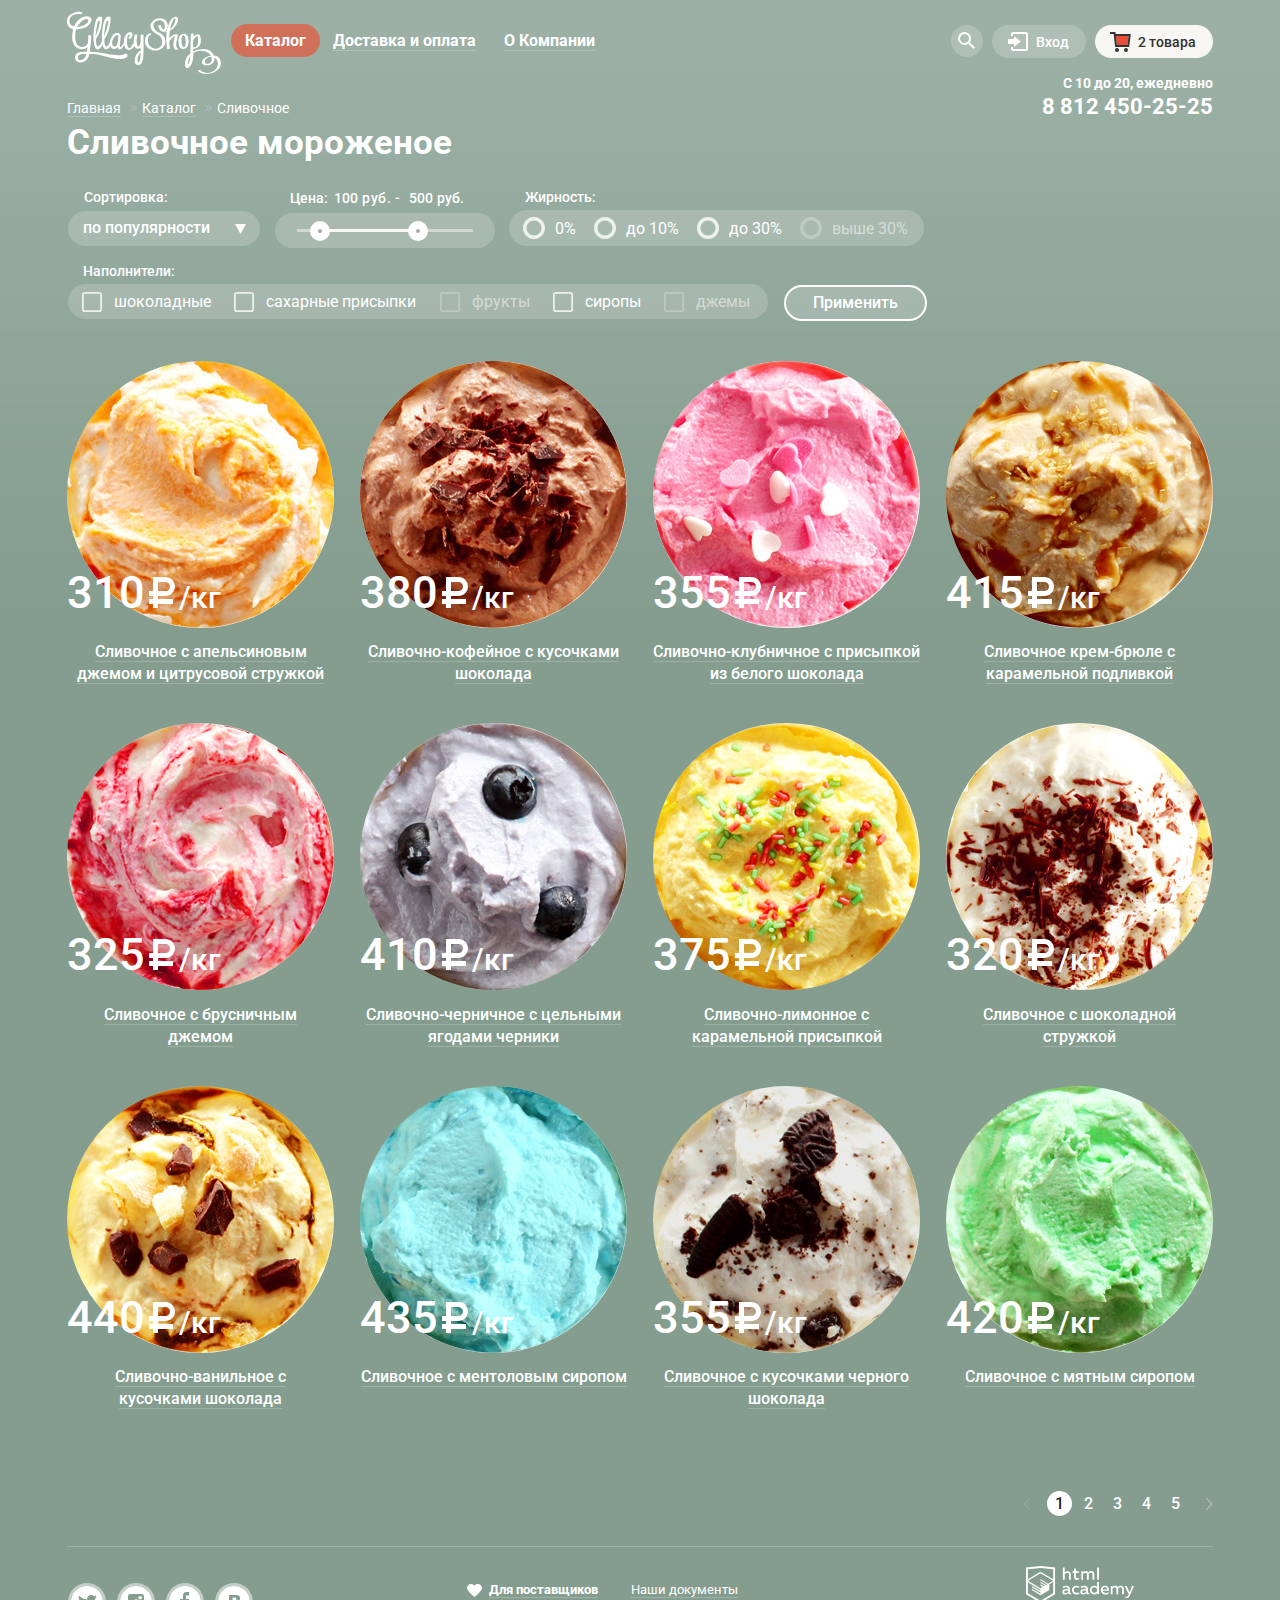
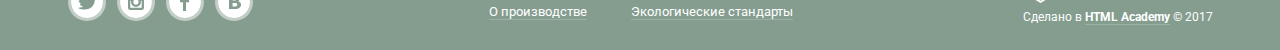
==== commit bda7d39d: "выполнены базовые критерии после проверки и 4 дополнительных" ====
--- a/catalog.html
+++ b/catalog.html
@@ -104,7 +104,7 @@
             </nav>
             <!--Контактная информация-->
             <p class="phone">
-                С 10 до 20, ежедневно<br>
+                С 10 до 20, ежедневно
                 <a href="tel:+78124502525">8 812 450-25-25</a>
             </p>
         </header>
@@ -154,28 +154,28 @@
                     <fieldset class="fat">
                         <legend>Жирность:</legend>
                         <div class="fat-content">
-                            <input class="visually-hidden" type="radio" name="fat" id="zero-percent">
+                            <input class="zero-percent" type="radio" name="fat" id="zero-percent">
                             <label for="zero-percent">0%</label>  
-                            <input class="visually-hidden" type="radio" name="fat" id="to-ten-percent">
+                            <input class="to-ten-percent" type="radio" name="fat" id="to-ten-percent">
                             <label for="to-ten-percent">до 10%</label>
-                            <input class="visually-hidden" type="radio" name="fat" id="to-thirty-percent">
+                            <input class="to-thirty-percent" type="radio" name="fat" id="to-thirty-percent">
                             <label for="to-thirty-percent">до 30%</label>   
-                            <input class="visually-hidden" type="radio" name="fat" id="up-to-thirty-percent">    
+                            <input class="up-to-thirty-percent" type="radio" name="fat" id="up-to-thirty-percent" disabled>    
                             <label for="up-to-thirty-percent">выше 30%</label>  
                         </div>
                     </fieldset>
                     <fieldset class="fillers">
                         <legend>Наполнители:</legend>
                         <div class="fillers-content">
-                            <input class="visually-hidden" type="checkbox" name="chocolate" id="chocolate">                     
+                            <input class="chocolate" type="checkbox" name="chocolate" id="chocolate">                     
                             <label for="chocolate">шоколадные</label>
-                            <input class="visually-hidden" type="checkbox" name="sugar-powders" id="sugar-powders">                  
+                            <input class="sugar-powders" type="checkbox" name="sugar-powders" id="sugar-powders">                 
                             <label for="sugar-powders">сахарные присыпки</label> 
-                            <input class="visually-hidden" type="checkbox" name="fruits" id="fruits">                     
+                            <input class="fruits" type="checkbox" name="fruits" id="fruits" disabled>                     
                             <label for="fruits">фрукты</label>  
-                            <input class="visually-hidden" type="checkbox" name="syrups" id="syrups">                     
+                            <input class="syrups" type="checkbox" name="syrups" id="syrups">                     
                             <label for="syrups">сиропы</label> 
-                            <input class="visually-hidden" type="checkbox" name="jams" id="jams">               
+                            <input class="jams" type="checkbox" name="jams" id="jams" disabled>               
                             <label for="jams">джемы</label>  
                         </div>
                     </fieldset>
--- a/css/main.css
+++ b/css/main.css
@@ -50,7 +50,17 @@
   color: #ffffff;
 }
 
-ul {
+.site-navigation,
+.site-menu,
+.user-navigation,
+.main-slides,
+.hits-list,
+.features-list,
+.social-list,
+.contacts-footer-content,
+.breadcrumbs-list,
+.catalog-list,
+.paginator-list {
   list-style: none; 
   padding: 0;
   margin: 0;
@@ -94,15 +104,17 @@
           box-shadow: inset 0 2px 2px rgba(172, 16, 0, 1);
 }
 
-input[type="email"],
-input[type="text"],
-input[type="search"],
-input[type="password"] {
+.site-seacrh input[type="search"],
+.site-entry-background input[type="email"],
+input[type="password"],
+.form-send input[type="email"],
+.feedback input[type="text"],
+input[type="email"] {
   height: 38px;
   border-radius: 5px;
   -webkit-box-sizing: border-box;
           box-sizing: border-box;
-  border: 1px solid rgb(178, 178, 178);
+  border: 1px solid rgba(178, 178, 178, 0.6);
   -webkit-box-shadow: none;
           box-shadow: none;
 }
@@ -277,8 +289,8 @@
   padding-right: 14px;
   padding-top: 9px;
   padding-bottom: 11px;
-  border-bottom: 1px solid #323232;
-  margin-right: 6px;
+  border-bottom: 1px solid rgba(50, 50, 50, 0.2);
+  margin-right: 9px;
   margin-left: 6px;
 } 
 
@@ -429,7 +441,7 @@
 .site-search-background {
   display: none;
   position: absolute;
-  right: 1px;
+  right: 0px;
   top: 32px;
   background-color: transparent;
   width: 341px;
@@ -440,7 +452,7 @@
   position: absolute;
   right: 0px;
   top: 4px;
-  width: 340px;
+  width: 341px;
   min-height: 84px;
   border-radius: 6px;
   background-color: #f8f7f4;
@@ -450,12 +462,21 @@
 }
 
 .site-seacrh input[type="search"] {
-  width: 310px;
+  width: 311px;
   height: 44px;
-  margin: 20px 16px;
-  padding-left: 12px;
+  margin: 20px 15px;
+  padding-left: 13px;
   z-index: 100;
   outline: none;
+}
+
+.site-seacrh input[type="search"]::placeholder {
+  font-size: 14px;
+  line-height: 24px;
+  font-weight: normal;
+  text-align: left;
+  color: rgb(153, 153, 153);
+  opacity: 0.9;
 }
 
 .site-seacrh input[type="search"]:hover {
@@ -475,7 +496,7 @@
 .site-entry-background {
   display: none;
   position: absolute;
-  right: 0px;
+  right: -1px;
   top: 32px;
   background-color: transparent;
   width: 278px;
@@ -503,6 +524,16 @@
   padding-left: 14px;
   z-index: 100;
   outline: none;
+}
+
+.site-entry input[type="email"]::placeholder,
+.site-entry input[type="password"]::placeholder {
+  font-size: 14px;
+  line-height: 24px;
+  font-weight: normal;
+  text-align: left;
+  color: rgb(153, 153, 153);
+  opacity: 0.9;
 }
 
 .site-entry input[type="email"]:hover,
@@ -565,17 +596,19 @@
 .site-entry a {
   color: #323232;
   font-size: 13px;
-  line-height: 21px;
+  line-height: 13px;
   font-weight: normal;
-  -webkit-text-decoration: underline #323232;
-          text-decoration: underline #323232;
+  text-decoration: none;
+  border-bottom: 1px solid rgba(50, 50, 50, 0.3);
+  margin-top: 4px;
+  margin-bottom: 3px;
+  
 }
 
 .site-entry a:hover,
 .site-entry a:active {
   color: #e84d37;
-  -webkit-text-decoration: underline #e84d37;
-          text-decoration: underline #e84d37;
+  border-bottom: 1px solid rgba(232, 77, 55, 0.3);
 }
 
 .phone {
@@ -725,6 +758,7 @@
 .columns .first-column {
   width: 560px;
   min-height: 230px;
+  background-color: #b13956;
   background-image: url("../img/raspberries-background.jpg");
   background-position: -50px -94px;  
   background-repeat: no-repeat;
@@ -734,6 +768,7 @@
 .columns .second-column {
   width: 560px;
   min-height: 230px;
+  background-color: #532d1c;
   background-image: url("../img/chocolate-background.jpg");
   background-position: -218px -104px;
   background-repeat: no-repeat;
@@ -963,6 +998,7 @@
       flex-wrap: wrap;
   width: 1146px;
   min-height: 308px; 
+  background-color: #ebe0c8;
   background-image: url("../img/wafer.jpg");
   border-radius: 15px;
   color: #323232;
@@ -1073,6 +1109,7 @@
 .news {
   width: 560px;
   min-height: 220px; 
+  background-color: #ffffff;
   background-image: url("../img/strawberry-background.jpg");
   background-repeat: no-repeat;
   background-position: -51px -86px;
@@ -1104,6 +1141,7 @@
 .news a:hover,
 .news a:active {
   color: #e84d37;
+  text-decoration: underline rgba(232, 77, 55, 0.3);
 }
 
 .form-send {
@@ -1119,7 +1157,7 @@
 .form-send-background {
   width: 550px;
   min-height: 210px;
-  background-image: url("../img/substrate.jpg");
+  background-color: #f8f7f4;
   background-repeat: no-repeat;
   background-position: 50% 50%;
   border-radius: 15px;
@@ -1162,6 +1200,15 @@
   margin-top: 36px;
   outline: none;
 } 
+
+.send input[type="email"]::placeholder {
+  font-size: 16px;
+  line-height: 24px;
+  font-weight: normal;
+  text-align: left;
+  color: rgb(153, 153, 153);
+  opacity: 0.9;
+}
 
 .send input[type="email"]:hover {
   -webkit-box-shadow: inset 0 0 0 1px rgba(172, 172, 172, 0.5);
@@ -1428,8 +1475,8 @@
 
 .contacts-link a:hover,
 .contacts-link a:active {
-  color: #e84d37;
-  border-bottom: 1px solid #e84d37;
+  color: #ffbc9e;
+  border-bottom: 1px solid #ffbc9e;
 }
 
 .contacts-link a {
@@ -1490,8 +1537,8 @@
 
 .main-footer-link:hover,
 .main-footer-link:active {
-  color: #e84d37;
-  border-bottom: 1px solid #e84d37;
+  color: #ffbc9e;
+  border-bottom: 1px solid #ffbc9e;
 }
 
 /*попап*/
@@ -1524,7 +1571,8 @@
   position: relative;
   font-size: 24px;
   line-height: 28px;
-  font-weight: bold;
+  font-weight: 500;
+  letter-spacing: 0.1px;
   color: #323232;
 }
 
@@ -1554,6 +1602,17 @@
   outline: none;
 }
 
+.form-feedback input[type="text"]::placeholder,
+.form-feedback input[type="email"]::placeholder,
+.form-feedback textarea::placeholder {
+  font-size: 16px;
+  line-height: 24px;
+  font-weight: normal;
+  text-align: left;
+  color: rgb(153, 153, 153);
+  opacity: 0.9;
+}
+
 .form-feedback input[type="text"]:hover,
 input[type="email"]:hover,
 textarea:hover {
@@ -1575,10 +1634,13 @@
 }
 
 .form-feedback textarea {
-  padding-top: 11px;
+  letter-spacing: 0.1px;
+  border: 1px solid rgba(178, 178, 178, 0.6);
+  padding-top: 8px;
+  padding-bottom: 18px;
   width: 398px;
   height: 127px;
-  margin-bottom: 22px;
+  margin-bottom: 21px;
 }
 
 .form-feedback .button {
@@ -1713,8 +1775,8 @@
   padding-right: 14px;
   padding-top: 9px;
   padding-bottom: 11px;
-  border-bottom: 1px solid #323232;
-  margin-right: 6px;
+  border-bottom: 1px solid rgba(50, 50, 50, 0.2);
+  margin-right: 9px;
   margin-left: 6px;
 } 
 
@@ -1976,8 +2038,8 @@
 
 .breadcrumbs-element a:hover,
 .breadcrumbs-element a:active {
-  color: #e84d37;
-  border-bottom: 1px solid #e84d37;
+  color: #ffbc9e;
+  border-bottom: 1px solid #ffbc9e;
 }
 
 .breadcrumbs h1 {
@@ -2188,10 +2250,18 @@
   opacity: 1;
 }
 
-.fat #zero-percent:checked + label[for="zero-percent"]::before,
-.fat #to-ten-percent:checked + label[for="to-ten-percent"]::before,
-.fat #to-thirty-percent:checked + label[for="to-thirty-percent"]::before,
-.fat #up-to-thirty-percent:checked + label[for="up-to-thirty-percent"]::before {
+.fat-content input[type="radio"] {
+  position: absolute;
+  overflow: hidden;
+  width: 0;
+  height: 0;
+  opacity: 0;
+}
+
+.zero-percent:checked + label[for="zero-percent"]::before,
+.to-ten-percent:checked + label[for="to-ten-percent"]::before,
+.to-thirty-percent:checked + label[for="to-thirty-percent"]::before,
+.up-to-thirty-percent:checked + label[for="up-to-thirty-percent"]::before {
   content: "";
   position: absolute;
   background-image: url("../img/svg-gllacy/radio-on.svg");
@@ -2203,6 +2273,23 @@
   width: 22px;
   height: 22px;
 }
+
+.fat-content input[type="radio"]:disabled + label::before {
+  opacity: 0.5;
+}
+
+.fat-content input[type="radio"]:disabled + label {
+  opacity: 0.5;
+}
+
+/*
+.zero-percent:checked:disabled + label[for="zero-percent"]::before,
+.to-ten-percent:checked:disabled + label[for="to-ten-percent"]::before,
+.to-thirty-percent:checked:disabled + label[for="to-thirty-percent"]::before,
+.up-to-thirty-percent:checked:disabled + label[for="up-to-thirty-percent"]::before {
+  opacity: 0.5;
+}
+*/
 
 .fillers {
   display: -webkit-box;
@@ -2259,10 +2346,17 @@
   display: inline-block;
   vertical-align: middle;
   margin-top: 9px;
-  letter-spacing: 0.1px
-}
-
-.fillers-content label:not(:nth-child(5)) {
+}
+
+/*это для того чтобы был focus, но пока ен выходит((*/
+/*
+.chocolate:checked:focus + label[for="chocolate"]:focus {
+  outline: 2px solid red;
+  background-color: red;
+}
+*/
+
+.fillers-content label:not(:first-child) {
   margin-right: 9px;
 }
 
@@ -2286,11 +2380,19 @@
   opacity: 1;
 }
 
-.fillers #chocolate:checked + label[for="chocolate"]::before,
-.fillers #sugar-powders:checked + label[for="sugar-powders"]::before,
-.fillers #fruits:checked + label[for="fruits"]::before,
-.fillers #syrups:checked + label[for="syrups"]::before,
-.fillers #jams:checked + label[for="jams"]::before {
+.fillers-content input[type="checkbox"] {
+  position: absolute;
+  overflow: hidden;
+  width: 0;
+  height: 0;
+  opacity: 0;
+}
+
+.chocolate:checked + label[for="chocolate"]::before,
+.sugar-powders:checked + label[for="sugar-powders"]::before,
+.fruits:checked + label[for="fruits"]::before,
+.syrups:checked + label[for="syrups"]::before,
+.jams:checked + label[for="jams"]::before {
   content: "";
   position: absolute;
   background-image: url("../img/svg-gllacy/checkbox-on.svg");
@@ -2302,6 +2404,24 @@
   top: -1px;
   left: -33px;
 }
+
+.fillers-content input[type="checkbox"]:disabled + label::before {
+  opacity: 0.5;
+}
+
+.fillers-content input[type="checkbox"]:disabled + label {
+  opacity: 0.5;
+}
+
+/*
+.chocolate:checked:disabled + label[for="chocolate"]::before,
+.sugar-powders:checked:disabled + label[for="sugar-powders"]::before,
+.fruits:checked:disabled + label[for="fruits"]::before,
+.syrups:checked:disabled + label[for="syrups"]::before,
+.jams:checked:disabled + label[for="jams"]::before {
+  opacity: 0.5;
+}
+*/
 
 .button-apply {
   display: inline-block;
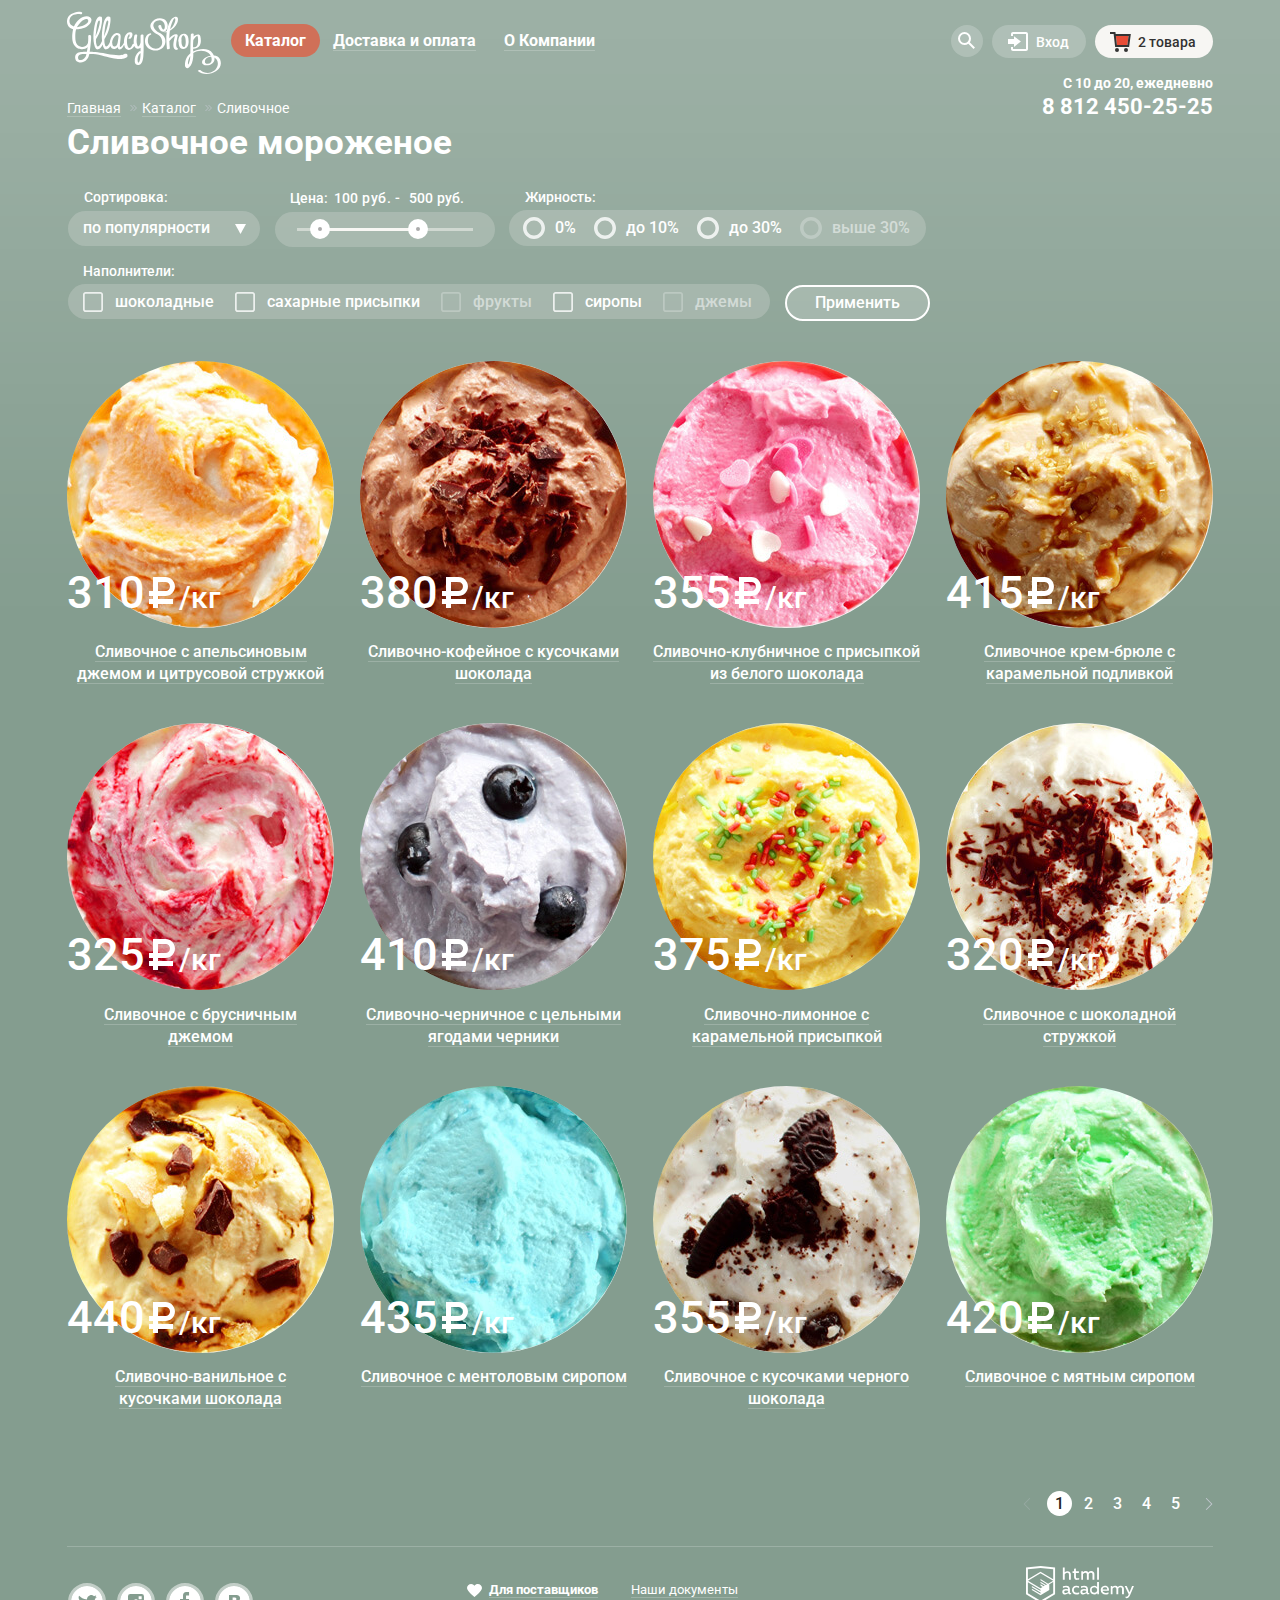
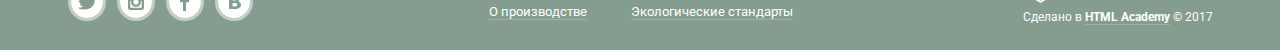
==== commit ebe20d6a: "js минимизирован, исправлен пэгинатор и фильтры" ====
--- a/catalog.html
+++ b/catalog.html
@@ -373,10 +373,10 @@
         <footer class="main-footer site-wrapper">
             <!--Иконки соцсетей-->
             <ul class="social-list">
-                <li class="social-button-tw"><a class="social-link" href="twitter.com"><span class="visually-hidden">Твиттер</span></a></li>
-                <li class="social-button-inst"><a class="social-link" href="instagram.com"><span class="visually-hidden">Инстаграмм</span></a></li>
-                <li class="social-button-fb"><a class="social-link" href="facebook.com"><span class="visually-hidden">Фейсбук</span></a></li>
-                <li class="social-button-vk"><a class="social-link" href="vk.com"><span class="visually-hidden">Вконтакте</span></a></li>
+                <li><a class="social-button-tw" href="twitter.com"><span class="visually-hidden">Твиттер</span></a></li>
+                <li><a class="social-button-inst" href="instagram.com"><span class="visually-hidden">Инстаграмм</span></a></li>
+                <li><a class="social-button-fb" href="facebook.com"><span class="visually-hidden">Фейсбук</span></a></li>
+                <li><a class="social-button-vk" href="vk.com"><span class="visually-hidden">Вконтакте</span></a></li>
             </ul>
             <!--Различные контакты-->
             <div class="contacts-footer">
--- a/css/main.css
+++ b/css/main.css
@@ -5,7 +5,7 @@
 }
 
 body {
-  min-width: 1200px;
+/*  min-width: 1200px;*/
   font-family: "Roboto", "Arial", sans-serif;
   color: #ffffff;
 }
@@ -1222,14 +1222,21 @@
 
 .map {
   position: relative;
+  top: 0px;
+  left: 0;
   width: 100%;
   min-height: 428px;
+  border: 0;
   background-image: url("../img/map.jpg");
   background-position: 50% 0;
   background-size: cover;
   background-repeat: no-repeat; 
   margin-top: 18px;
   margin-bottom: 3px;
+}
+
+iframe {
+  margin-bottom: -5px;
 }
 
 .map .site-wrapper {
@@ -1249,9 +1256,8 @@
 }
 
 .map-content {
-  position: relative;
+  position: absolute;
   top: 62px;
-  left: 0px;
   padding: 0px;
   width: 302px;
   min-height: 305px;
@@ -1338,92 +1344,63 @@
           flex-direction: row;
   -webkit-box-pack: justify;
       -ms-flex-pack: justify;
-          justify-content: space-between;
-  -ms-flex-preferred-size: 267px;
-      flex-basis: 267px;
-}
-
-.social-list li {
-  position: relative;
-}
-
-.social-list .social-link:hover::before {
+          justify-content: flex-start;
+  flex-wrap: wrap;
+  width: 266px;
+  margin-top: 29px;
+}
+
+.social-list li  {
   width: 32px;
   height: 32px;
+  border: 3px solid rgba(255, 255, 255, 0.502);
+  border-radius: 50%;
+  margin: 2px 10px 2px 1px;
+  padding: 0;
+}
+
+.social-list li a {
+  display: inline-block;
+}
+
+.social-list li:hover {
   border: 3px solid rgba(255, 255, 255, 0.702);
+}
+
+.social-list li:active a {
   border-radius: 50%;
-}
-
-.social-list .social-link:focus::before {
+  -webkit-box-shadow: inset 0px 2px 1px 0px rgba(136, 136, 136, 0.8);
+          box-shadow: inset 0px 2px 1px 0px rgba(136, 136, 136, 0.8);
+}
+
+.social-list li:focus  {
+  border-radius: 50%;
+  -webkit-box-shadow: 0px 0px 0 2px rgba(46, 136, 228, 0.3);
+          box-shadow: 0px 0px 0 2px rgba(46, 136, 228, 0.3);
+}
+
+.social-list .social-button-tw {
   width: 32px;
   height: 32px;
-  outline: none;
-  -webkit-box-shadow: 0px 0px 0 2px rgba(46, 136, 228, 0.3);
-          box-shadow: 0px 0px 0 2px rgba(46, 136, 228, 0.3);
-}
-
-.social-list .social-link:active::before {
-  opacity: 0.8;
+  background-image: url("../img/svg-gllacy/twitter.svg");
+}
+
+.social-list .social-button-inst {
   width: 32px;
   height: 32px;
-  -webkit-box-shadow: inset 0px 2px 1px 0px rgba(136, 136, 136, 0.8);
-          box-shadow: inset 0px 2px 1px 0px rgba(136, 136, 136, 0.8);
-}
-
-.social-button-tw a::before {
-  position: absolute;
-  content: "";
-  top: -5px;
-  left: 1px;
-  background-image: url("../img/svg-gllacy/twitter.svg");
-  background-position: 0px 0px;
-  background-repeat: no-repeat;
+  background-image: url("../img/svg-gllacy/instagram.svg");
+}
+
+.social-list .social-button-fb {
   width: 32px;
   height: 32px;
-  border-radius: 50%;
-  border: 3px solid rgba(255, 255, 255, 0.502);
-}
-
-.social-button-inst a::before {
-  position: absolute;
-  content: "";
-  top: -5px;
-  left: -39px;
-  background-image: url("../img/svg-gllacy/instagram.svg");
-  background-position: 0 0;
-  background-repeat: no-repeat;
+  background-image: url("../img/svg-gllacy/fb.svg");
+}
+
+.social-list .social-button-vk {
   width: 32px;
   height: 32px;
-  border-radius: 50%;
-  border: 3px solid rgba(255, 255, 255, 0.502);
-}
-
-.social-button-fb a::before {
-  position: absolute;
-  content: "";
-  top: -5px;
-  left: -79px;
-  background-image: url("../img/svg-gllacy/fb.svg");
-  background-position: 0 0;
-  background-repeat: no-repeat;
-  width: 32px;
-  height: 32px;
-  border-radius: 50%;
-  border: 3px solid rgba(255, 255, 255, 0.502);
-}
-
-.social-button-vk a::before {
-  position: absolute;
-  content: "";
-  top: -5px;
-  left: -119px;
   background-image: url("../img/svg-gllacy/vk.svg");
-  background-position: 0 0;
-  background-repeat: no-repeat;
-  width: 32px;
-  height: 32px;
-  border-radius: 50%;
-  border: 3px solid rgba(255, 255, 255, 0.502);
 }
 
 .contacts-footer {
@@ -1441,7 +1418,7 @@
       align-content: flex-start;
   -ms-flex-preferred-size: 560px;
       flex-basis: 560px;
-  margin: 0;
+  margin-left: 1px;
   margin-top: 26px;
   padding: 0;
 }
@@ -1567,6 +1544,36 @@
   z-index: 100;
 }
 
+@keyframes bounce {
+  0%   {opacity: 0;   }
+  20%  {opacity: 0.2; }
+  40%  {opacity: 0.4; }
+  60%  {opacity: 0.6; }
+  80%  {opacity: 0.8; }
+  100% {opacity: 1;   }  
+}
+
+.feedback-show {
+  display: block;
+  animation-name: bounce;
+  animation-duration: 0.5s;
+}
+
+@keyframes shake {
+  0%,  100%               {transform: translateY(0);     }
+  10%, 30%, 50%, 70%, 90% {transform: translateY(-50px); }
+  20%, 40%, 60%, 80%      {transform: translateY(50px);  }
+}
+
+.feedback-error {
+  animation-name: shake;
+  animation-duration: 0.5s;
+}
+
+.overlay-show {
+  display: block;
+}
+
 .feedback .feedback-title {
   position: relative;
   font-size: 24px;
@@ -2061,7 +2068,6 @@
           flex-direction: row;
       -ms-flex-wrap: wrap;
           flex-wrap: wrap;
-  width: 880px;
   margin-left: 0;
   padding-left: 1px;
   margin-bottom: 14px;
@@ -2077,7 +2083,6 @@
           flex-direction: row;
   -ms-flex-wrap: wrap;
       flex-wrap: wrap;
-  width: 875px;
   margin-left: 0;
   padding-left: 0;
 }
@@ -2188,7 +2193,6 @@
       -ms-flex-align: flex-start;
           align-items: flex-start;
   border: none;
-  width: 400px;
   margin-bottom: 0;
   padding-bottom: 0;
 }
@@ -2216,7 +2220,6 @@
           box-sizing: border-box;
   padding-left: 40px;
   padding-right: 16px;
-  width: 415px;
   min-height: 36px;
   border-radius: 20px;
   background-color: rgba(248, 247, 244, 0.2);
@@ -2224,10 +2227,17 @@
 
 .fat-content label {
   position: relative;
+  font-size: 16px;
+  line-height: 18px;
+  font-weight: 500;
   display: inline-block;
   vertical-align: middle;
-  margin-top: 10px;
+  margin-top: 9px;
   margin-left: 6px;
+}
+
+.fat-content label:not(:last-child) {
+  margin-right: 44px;
 }
 
 .fat-content label::before {
@@ -2238,7 +2248,7 @@
   background-position: 0 0;
   background-repeat: no-repeat;
   background-size: 22px 22px;
-  top: -3px;
+  top: -2px;
   left: -32px;
   width: 22px;
   height: 22px;
@@ -2258,22 +2268,25 @@
   opacity: 0;
 }
 
-.zero-percent:checked + label[for="zero-percent"]::before,
-.to-ten-percent:checked + label[for="to-ten-percent"]::before,
-.to-thirty-percent:checked + label[for="to-thirty-percent"]::before,
-.up-to-thirty-percent:checked + label[for="up-to-thirty-percent"]::before {
+.fat-content input:checked + label::before {
   content: "";
   position: absolute;
   background-image: url("../img/svg-gllacy/radio-on.svg");
   background-position: 0 0;
   background-repeat: no-repeat;
   background-size: 22px 22px;
-  top: -3px;
+  top: -2px;
   left: -32px;
   width: 22px;
   height: 22px;
 }
 
+.fat-content input:focus + label::before {
+  outline: none;
+  box-shadow: 0px 0px 0 2px rgba(46, 136, 228, 0.3);
+  border-radius: 50%;
+}
+
 .fat-content input[type="radio"]:disabled + label::before {
   opacity: 0.5;
 }
@@ -2281,15 +2294,6 @@
 .fat-content input[type="radio"]:disabled + label {
   opacity: 0.5;
 }
-
-/*
-.zero-percent:checked:disabled + label[for="zero-percent"]::before,
-.to-ten-percent:checked:disabled + label[for="to-ten-percent"]::before,
-.to-thirty-percent:checked:disabled + label[for="to-thirty-percent"]::before,
-.up-to-thirty-percent:checked:disabled + label[for="up-to-thirty-percent"]::before {
-  opacity: 0.5;
-}
-*/
 
 .fillers {
   display: -webkit-box;
@@ -2306,7 +2310,6 @@
       -ms-flex-align: start;
           align-items: flex-start;
   border: none;
-  width: 700px;
   margin-left: 0;
   padding-left: 0;
   margin-top: 12px;
@@ -2333,9 +2336,8 @@
           justify-content: space-between;
   -webkit-box-sizing: border-box;
           box-sizing: border-box;
-  padding-left: 46px;
+  padding-left: 47px;
   padding-right: 9px;
-  width: 700px;
   min-height: 35px;
   border-radius: 20px;
   background-color: rgba(248, 247, 244, 0.2);
@@ -2343,20 +2345,23 @@
 
 .fillers-content label {
   position: relative;
+  font-size: 16px;
+  line-height: 18px;
+  font-weight: 500;
   display: inline-block;
   vertical-align: middle;
   margin-top: 9px;
 }
 
-/*это для того чтобы был focus, но пока ен выходит((*/
-/*
-.chocolate:checked:focus + label[for="chocolate"]:focus {
-  outline: 2px solid red;
-  background-color: red;
-}
-*/
-
-.fillers-content label:not(:first-child) {
+.fillers-content input:focus + label::before {
+  outline: 2px solid rgba(46, 136, 228, 0.3);
+}
+
+.fillers-content label:not(:last-child) {
+  margin-right: 53px;
+}
+
+.fillers-content label:last-child {
   margin-right: 9px;
 }
 
@@ -2388,11 +2393,7 @@
   opacity: 0;
 }
 
-.chocolate:checked + label[for="chocolate"]::before,
-.sugar-powders:checked + label[for="sugar-powders"]::before,
-.fruits:checked + label[for="fruits"]::before,
-.syrups:checked + label[for="syrups"]::before,
-.jams:checked + label[for="jams"]::before {
+.fillers-content input:checked + label::before {
   content: "";
   position: absolute;
   background-image: url("../img/svg-gllacy/checkbox-on.svg");
@@ -2412,16 +2413,6 @@
 .fillers-content input[type="checkbox"]:disabled + label {
   opacity: 0.5;
 }
-
-/*
-.chocolate:checked:disabled + label[for="chocolate"]::before,
-.sugar-powders:checked:disabled + label[for="sugar-powders"]::before,
-.fruits:checked:disabled + label[for="fruits"]::before,
-.syrups:checked:disabled + label[for="syrups"]::before,
-.jams:checked:disabled + label[for="jams"]::before {
-  opacity: 0.5;
-}
-*/
 
 .button-apply {
   display: inline-block;
@@ -2431,8 +2422,8 @@
   border-radius: 25px;
   border: 2px solid #ffffff;
   text-decoration: none;
-  padding: 7px 27px;
-  margin: 34px 0 10px 2px; 
+  padding: 7px 28px;
+  margin: 34px 0 10px 1px; 
   color: #ffffff;
   font-size: 16px;
   line-height: 18px;
@@ -2502,7 +2493,7 @@
 
 .range-controls .toggle {
   position: absolute;
-  top: 8px;
+  top: 7px;
   left: 40px;
   width: 4px;
   height: 4px;
@@ -2526,7 +2517,7 @@
   font-size: 14px;
   line-height: 16px;
   font-weight: 500;
-  margin-bottom: 6px;
+  margin-bottom: 5px;
   margin-left: 15px;
 }
 
@@ -2720,8 +2711,7 @@
   -webkit-box-pack: justify;
       -ms-flex-pack: justify;
           justify-content: space-between;
-  padding-right: 15px;
-  width: 180px;
+  min-width: 180px;
 }
 
 .paginator-item:not(:last-child):not(:first-child) {
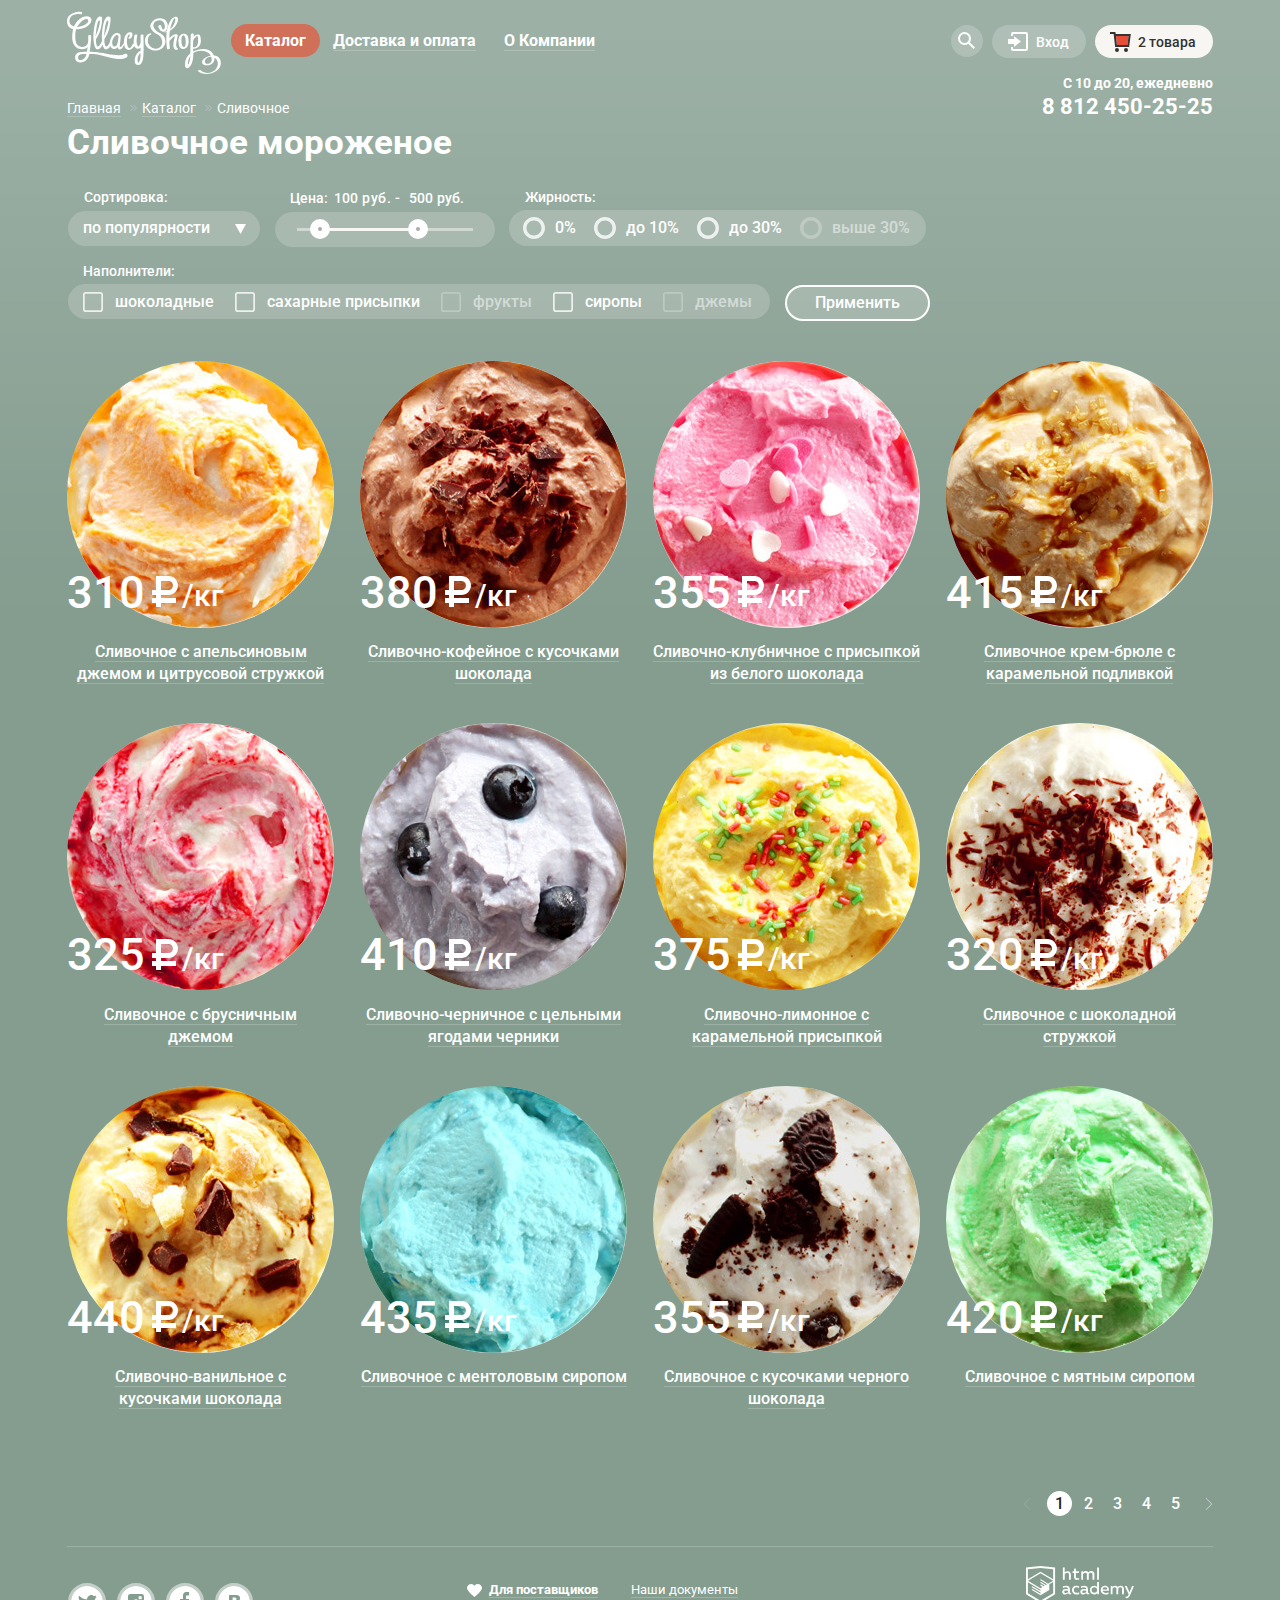
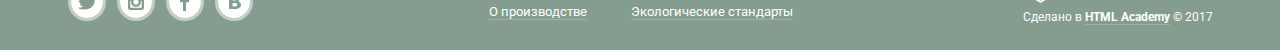
==== commit ed59dbe5: "почти" ====
--- a/catalog.html
+++ b/catalog.html
@@ -5,7 +5,7 @@
         <title>HTML Academy: Глейси</title>
         <link href="https://fonts.googleapis.com/css?family=Roboto:400,500,700&amp;subset=cyrillic" rel="stylesheet">
         <link href="css/normalize.css" rel="stylesheet">
-        <link href="css/main.css" rel="stylesheet">
+        <link href="css/main.min.css" rel="stylesheet">
         <meta name="format-detection" content="telephone=no">
     </head>
     <body class="inner-page">
--- a/css/main.min.css
+++ b/css/main.min.css
@@ -0,0 +1 @@
+body,html{margin:0;padding:0}body{font-family:"Roboto","Arial",sans-serif;color:#fff}.site-wrapper{margin:0 auto;padding:0 27px;width:1146px}.site-background{background-color:#849d8f;background-image:url(../img/slider-1.png);background-position:center 2px;background-repeat:no-repeat;-webkit-transition:background-image .5s ease,background-color .5s ease;-o-transition:background-image .5s ease,background-color .5s ease;transition:background-image .5s ease,background-color .5s ease}.site-background::before,.site-background::after{content:"";visibility:hidden}.site-background::before{background-image:url(../img/slider-2.png)}.site-background::after{background-image:url(../img/slider-3.png)}a{font-weight:700;color:#fff}.site-navigation,.site-menu,.user-navigation,.main-slides,.hits-list,.features-list,.social-list,.contacts-footer-content,.breadcrumbs-list,.catalog-list,.paginator-list{list-style:none;padding:0;margin:0}.button{display:inline-block;vertical-align:middle;text-align:center;background-image:-webkit-gradient(linear,left top,left bottom,from(#f26843),to(#e74b36));background-image:-webkit-linear-gradient(top,#f26843 0%,#e74b36 100%);background-image:-o-linear-gradient(top,#f26843 0%,#e74b36 100%);background-image:linear-gradient(to bottom,#f26843 0%,#e74b36 100%);-webkit-box-shadow:0 2px 2px 0 rgba(172,16,0,0.64);box-shadow:0 2px 2px 0 rgba(172,16,0,0.64);border-radius:25px;border:none;text-decoration:none;padding:10px 20px;color:#fff;font-weight:700;cursor:pointer}.button:hover{-webkit-box-shadow:0 2px 2px 0 rgba(172,16,0,1);box-shadow:0 2px 2px 0 rgba(172,16,0,1);background:-webkit-gradient(linear,left top,left bottom,from(#f58669),to(#ec6f5e));background:-webkit-linear-gradient(top,#f58669 0%,#ec6f5e 100%);background:-o-linear-gradient(top,#f58669 0%,#ec6f5e 100%);background:linear-gradient(to bottom,#f58669 0%,#ec6f5e 100%)}.button:active{background:-webkit-gradient(linear,left top,left bottom,from(#c73f2c),to(#e1613e));background:-webkit-linear-gradient(top,#c73f2c 0%,#e1613e 100%);background:-o-linear-gradient(top,#c73f2c 0%,#e1613e 100%);background:linear-gradient(to bottom,#c73f2c 0%,#e1613e 100%);-webkit-box-shadow:inset 0 2px 2px rgba(172,16,0,1);box-shadow:inset 0 2px 2px rgba(172,16,0,1)}.site-seacrh input[type="search"],.site-entry-background input[type="email"],input[type="password"],.form-send input[type="email"],.feedback input[type="text"],input[type="email"]{height:38px;border-radius:5px;-webkit-box-sizing:border-box;box-sizing:border-box;border:1px solid rgba(178,178,178,0.6);-webkit-box-shadow:none;box-shadow:none}.visually-hidden{position:absolute;width:1px;height:1px;border:0;padding:0;clip:rect(0 0 0 0);overflow:hidden}.main-header{display:-webkit-box;display:-ms-flexbox;display:flex;-webkit-box-orient:vertical;-webkit-box-direction:normal;-ms-flex-direction:column;flex-direction:column;-webkit-box-pack:justify;-ms-flex-pack:justify;justify-content:space-between;position:relative}.main-navigation{display:-webkit-box;display:-ms-flexbox;display:flex;-webkit-box-orient:horizontal;-webkit-box-direction:normal;-ms-flex-direction:row;flex-direction:row;-webkit-box-align:center;-ms-flex-align:center;align-items:center}.main-header-logo{display:inline-block;vertical-align:top;margin-top:11px;-ms-flex-item-align:center;-ms-grid-row-align:center;align-self:center}_:-ms-fullscreen,:root .main-header-logo{margin-left:13px}.header-navigation-wrapper{width:100%;display:-webkit-box;display:-ms-flexbox;display:flex;-webkit-box-pack:justify;-ms-flex-pack:justify;justify-content:space-between;margin-top:3px}.site-navigation{display:-webkit-box;display:-ms-flexbox;display:flex;-ms-flex-wrap:wrap;flex-wrap:wrap;-webkit-box-align:center;-ms-flex-align:center;align-items:center;-ms-flex-preferred-size:450px;flex-basis:450px;margin-left:10px}.site-navigation-element{margin-right:1px;padding:7px 14px 7px 13px;border-radius:20px}.site-navigation-link{display:block;vertical-align:middle;text-decoration:none;border-bottom:1px solid rgba(255,255,255,0.2);font-size:16px;line-height:18px;font-weight:700}.site-navigation-element:hover{background-color:#f7f6f3}.site-navigation-element:active{background-color:rgba(248,247,244,0.988);-webkit-box-shadow:inset 0 2px 1px 0 rgba(105,105,105,0.9);box-shadow:inset 0 2px 1px 0 rgba(105,105,105,0.9)}.site-navigation-element:hover .site-navigation-link{border-bottom:none;color:#323232}.site-navigation-element:first-child{position:relative}.site-navigation-element:hover .site-menu-background{display:block}.site-menu-background{display:none;position:absolute;background-color:transparent;top:23px;left:-7px;width:143px;height:15px}.site-menu{position:absolute;top:14px;left:-1px;width:143px;min-height:171px;background-color:#f8f7f4;border-radius:5px;-webkit-box-shadow:0 20px 20px 0 rgba(0,0,0,0.4);box-shadow:0 20px 20px 0 rgba(0,0,0,0.4);z-index:50}.site-menu li:hover:not(:first-child){background-color:#fbded8}.site-menu li:active:not(:first-child){background-color:#f6b5a5}.site-menu a{color:#323232;text-decoration:none;font-size:14px;line-height:16px;font-weight:400}.site-menu li{padding:4px 20px 9px 21px}.site-menu li:nth-of-type(1) a{font-weight:700}.site-menu li:nth-of-type(1){border-bottom:1px solid rgba(50,50,50,0.2);margin-right:9px;margin-left:6px;padding:9px 14px 11px 15px}.site-menu li:nth-of-type(2){padding-top:8px}.user-navigation{display:-webkit-box;display:-ms-flexbox;display:flex;-webkit-box-pack:end;-ms-flex-pack:end;justify-content:flex-end;-ms-flex-wrap:wrap;flex-wrap:wrap;-webkit-box-align:center;-ms-flex-align:center;align-items:center;-ms-flex-preferred-size:450px;flex-basis:450px}.user-navigation li{display:block;vertical-align:middle;text-align:center;margin-left:9px;font-size:14px;line-height:16px;font-weight:500}.icon-search{position:relative;max-width:25px;background-color:rgba(255,255,255,0.2);opacity:1;border-radius:50%;padding:16px}.icon-search span{display:inline-block;vertical-align:middle}.icon-search::before{position:absolute;content:"";background-image:url(../img/svg-gllacy/loupe.svg);background-repeat:no-repeat;background-position:0 0;left:7px;top:7px;width:22px;height:21px}.icon-search:hover{position:relative;background-color:#f8f7f4}.icon-search:hover::before{background-image:url(../img/svg-gllacy/loupe-active.svg)}.icon-login{position:relative;max-width:100px;background-color:rgba(255,255,255,0.2);opacity:1;border-radius:20px;padding:8px 17px}.icon-login span{position:relative;display:inline-block;vertical-align:middle;padding-left:27px}.icon-login span::before{position:absolute;content:"";background-image:url(../img/svg-gllacy/white-entrance.svg);background-repeat:no-repeat;background-position:0 0;left:-1px;top:-2px;width:21px;height:20px}.icon-login:hover{position:relative;background-color:#f8f7f4;color:#323232}.icon-login:hover span::before{background-image:url(../img/svg-gllacy/entrance.svg)}.icon-basket-empty{max-width:100px;background-color:rgba(255,255,255,0.2);opacity:1;border-radius:20px;padding:8px 17px 8px 16px}.icon-basket-empty span{position:relative;display:inline-block;vertical-align:middle;padding-left:27px}.icon-basket-empty span::before{position:absolute;content:"";background-image:url(../img/svg-gllacy/basket.svg);background-repeat:no-repeat;background-position:0 0;left:-1px;top:-2px;width:22px;height:21px}.icon-basket-empty:hover{position:relative;background-color:#f8f7f4;color:#323232}.icon-basket-empty:hover span::before{background-image:url(../img/svg-gllacy/basket-active.svg)}.icon-search:hover .site-search-background{display:block}.site-search-background{display:none;position:absolute;right:0;top:32px;background-color:transparent;width:341px;height:5px}.site-seacrh{position:absolute;right:0;top:4px;width:341px;min-height:84px;border-radius:6px;background-color:#f8f7f4;-webkit-box-shadow:0 20px 20px 0 rgba(0,0,0,0.4);box-shadow:0 20px 20px 0 rgba(0,0,0,0.4);z-index:50}.site-seacrh input[type="search"]{width:311px;height:44px;margin:20px 15px;padding-left:13px;z-index:100;outline:none}.site-seacrh input[type="search"]::-webkit-input-placeholder{font-size:14px;line-height:24px;font-weight:400;text-align:left;color:#999;opacity:.9}.site-seacrh input[type="search"]:-ms-input-placeholder{font-size:14px;line-height:24px;font-weight:400;text-align:left;color:#999;opacity:.9}.site-seacrh input[type="search"]::-ms-input-placeholder{font-size:14px;line-height:24px;font-weight:400;text-align:left;color:#999;opacity:.9}.site-seacrh input[type="search"]::placeholder{font-size:14px;line-height:24px;font-weight:400;text-align:left;color:#999;opacity:.9}.site-seacrh input[type="search"]:hover{-webkit-box-shadow:inset 0 0 0 1px rgba(172,172,172,0.5);box-shadow:inset 0 0 0 1px rgba(172,172,172,0.5)}.site-seacrh input[type="search"]:focus{-webkit-box-shadow:inset 0 0 0 1px rgba(46,136,228,0.52);box-shadow:inset 0 0 0 1px rgba(46,136,228,0.52)}.icon-login:hover .site-entry-background{display:block}.site-entry-background{display:none;position:absolute;right:-1px;top:32px;background-color:transparent;width:278px;height:5px}.site-entry{position:absolute;right:0;top:4px;width:277px;min-height:214px;border-radius:6px;background-color:#f8f7f4;-webkit-box-shadow:0 20px 20px 0 rgba(0,0,0,0.4);box-shadow:0 20px 20px 0 rgba(0,0,0,0.4);z-index:50}.site-entry input[type="email"],input[type="password"]{width:241px;height:44px;margin:20px 20px 0 19px;padding-left:14px;z-index:100;outline:none}.site-entry input[type="email"]::-webkit-input-placeholder,.site-entry input[type="password"]::-webkit-input-placeholder{font-size:14px;line-height:24px;font-weight:400;text-align:left;color:#999;opacity:.9}.site-entry input[type="email"]:-ms-input-placeholder,.site-entry input[type="password"]:-ms-input-placeholder{font-size:14px;line-height:24px;font-weight:400;text-align:left;color:#999;opacity:.9}.site-entry input[type="email"]::-ms-input-placeholder,.site-entry input[type="password"]::-ms-input-placeholder{font-size:14px;line-height:24px;font-weight:400;text-align:left;color:#999;opacity:.9}.site-entry input[type="email"]::placeholder,.site-entry input[type="password"]::placeholder{font-size:14px;line-height:24px;font-weight:400;text-align:left;color:#999;opacity:.9}.site-entry input[type="email"]:hover,input[type="password"]:hover{-webkit-box-shadow:inset 0 0 0 1px rgba(172,172,172,0.5);box-shadow:inset 0 0 0 1px rgba(172,172,172,0.5)}.site-entry input[type="email"]:focus,input[type="password"]:focus{-webkit-box-shadow:inset 0 0 0 1px rgba(46,136,228,0.52);box-shadow:inset 0 0 0 1px rgba(46,136,228,0.52)}.site-entry div{display:-webkit-box;display:-ms-flexbox;display:flex;-webkit-box-orient:horizontal;-webkit-box-direction:normal;-ms-flex-direction:row;flex-direction:row;-ms-flex-pack:distribute;justify-content:space-around;-webkit-box-align:center;-ms-flex-align:center;align-items:center;-ms-flex-preferred-size:245px;flex-basis:245px;-ms-flex-wrap:wrap;flex-wrap:wrap;z-index:100}.site-entry p{display:-webkit-box;display:-ms-flexbox;display:flex;-webkit-box-orient:vertical;-webkit-box-direction:normal;-ms-flex-direction:column;flex-direction:column;-webkit-box-pack:center;-ms-flex-pack:center;justify-content:center;-webkit-box-align:start;-ms-flex-align:start;align-items:flex-start;margin:17px 9px 0 0}.site-entry .button{font-size:18px;line-height:24px;padding:11px 25px 9px;margin:20px 0 1px 9px;border-radius:20px}.site-entry a{color:#323232;font-size:13px;line-height:13px;font-weight:400;text-decoration:none;border-bottom:1px solid rgba(50,50,50,0.3);margin-top:4px;margin-bottom:3px}.site-entry a:hover,.site-entry a:active{color:#e84d37;border-bottom:1px solid rgba(232,77,55,0.3)}.phone{position:absolute;text-align:right;width:190px;top:75px;right:27px;font-size:14px;line-height:16px;font-weight:700;margin-top:0;margin-bottom:0;margin-right:0}.phone a{display:inline-block;vertical-align:middle;text-align:left;font-size:22px;line-height:24px;text-decoration:none;margin-top:4px;margin-right:0}.container{display:-webkit-box;display:-ms-flexbox;display:flex;-webkit-box-orient:vertical;-webkit-box-direction:normal;-ms-flex-direction:column;flex-direction:column;-webkit-box-pack:justify;-ms-flex-pack:justify;justify-content:space-between}.slider{position:relative;padding-top:275px;text-align:center;margin-bottom:42px}.icecream-slide{display:none}.main-slides h3{font-weight:700;font-size:60px;line-height:60.35px;width:700px;margin:40px auto 0}.main-slides a{font-size:32px;line-height:44px;padding:10px 40px;margin-top:29px;text-shadow:0 2px 5px rgba(160,32,11,0.76);border-radius:50px;outline:none}.main-slides a:focus{-webkit-box-shadow:0 0 0 2px rgba(46,136,228,0.3);box-shadow:0 0 0 2px rgba(46,136,228,0.3)}.slider-controls label::before{content:"";display:inline-block;width:17px;height:17px;margin-right:8px;vertical-align:middle;background-color:transparent;border:2px solid #fff;border-radius:50%;cursor:pointer}.slider-controls{position:absolute;bottom:21px;left:0;z-index:20;font-size:0}.slider-controls label:hover::before{background-color:rgba(248,247,244,0.4)}_:-ms-fullscreen,:root .slider-controls{margin-left:13px}#product-1:checked ~ .site-background #slide1,#product-2:checked ~ .site-background #slide2,#product-3:checked ~ .site-background #slide3{display:block}#product-1:checked ~ .site-background label[for="product-1"]::before,#product-2:checked ~ .site-background label[for="product-2"]::before,#product-3:checked ~ .site-background label[for="product-3"]::before{background-color:#fff}#product-1:checked ~ .site-background{background-color:#849d8f;background-image:url(../img/slider-1.png)}#product-2:checked ~ .site-background{background-color:#8996a6;background-image:url(../img/slider-2.png)}#product-3:checked ~ .site-background{background-color:#9d8b84;background-image:url(../img/slider-3.png)}.columns{display:-webkit-box;display:-ms-flexbox;display:flex;-webkit-box-orient:horizontal;-webkit-box-direction:normal;-ms-flex-direction:row;flex-direction:row;-webkit-box-pack:justify;-ms-flex-pack:justify;justify-content:space-between;margin-bottom:23px}.columns .first-column{width:560px;min-height:230px;background-color:#b13956;background-image:url(../img/raspberries-background.jpg);background-position:-50px -94px;background-repeat:no-repeat;border-radius:15px}.columns .second-column{width:560px;min-height:230px;background-color:#532d1c;background-image:url(../img/chocolate-background.jpg);background-position:-218px -104px;background-repeat:no-repeat;border-radius:15px}.columns h2{font-size:35px;line-height:41px;font-weight:700;margin-top:16px;margin-left:19px;margin-bottom:5px}.columns p{font-size:18px;line-height:22px;font-weight:700;margin:15px 25px 0 20px}.columns a{font-size:18px;line-height:24px;margin-top:44px}.first-column a{margin-left:375px;margin-right:21px;outline:none;padding:10px 22px 12px}.second-column a{margin-left:351px;margin-right:20px;outline:none;padding:10px 21px 12px}.first-column a:focus,.second-column a:focus{-webkit-box-shadow:0 0 0 2px rgba(46,136,228,0.3);box-shadow:0 0 0 2px rgba(46,136,228,0.3)}.hits{display:-webkit-box;display:-ms-flexbox;display:flex;-webkit-box-orient:vertical;-webkit-box-direction:normal;-ms-flex-direction:column;flex-direction:column;-webkit-box-pack:justify;-ms-flex-pack:justify;justify-content:space-between;margin-bottom:28px}.hits-list{display:-webkit-box;display:-ms-flexbox;display:flex;-ms-flex-wrap:wrap;flex-wrap:wrap;-webkit-box-orient:horizontal;-webkit-box-direction:normal;-ms-flex-direction:row;flex-direction:row;-webkit-box-pack:justify;-ms-flex-pack:justify;justify-content:space-between}.hits-item{display:-webkit-box;display:-ms-flexbox;display:flex;position:relative;-webkit-box-orient:vertical;-webkit-box-direction:normal;-ms-flex-direction:column;flex-direction:column;-webkit-box-pack:start;-ms-flex-pack:start;justify-content:flex-start;-ms-flex-preferred-size:267px;flex-basis:267px;min-height:350px}.hits-item::before{display:none;content:"";position:absolute;top:10px;left:-14px;border-radius:5px;background-color:#f8f7f4;opacity:.2;width:294px;min-height:405px;-webkit-box-shadow:0 20px 20px 0 rgba(0,0,0,0.4);box-shadow:0 20px 20px 0 rgba(0,0,0,0.4);z-index:20}.hits-item:hover::before{display:block}.hits-item:hover a{display:block;margin-bottom:-50px}.hits-item-title{font-size:16px;line-height:22px;font-weight:500;text-align:center;margin-bottom:-200px;margin-top:10px;-webkit-box-ordinal-group:2;-ms-flex-order:1;order:1}.hits-item-title span{border-bottom:1px solid rgba(255,255,255,0.2)}.hits-list img{border-radius:50%}.hits-item-image{position:relative;margin-bottom:0}.hits-item-image::before{position:absolute;content:"";background-image:url(../img/svg-gllacy/hit.svg);background-repeat:no-repeat;background-position:0 0;top:0;left:0;width:65px;height:65px}.hits-item-image .hits-item-price{position:absolute;min-width:280px;top:209px;left:-1px;font-size:45px;line-height:45px;font-weight:500;margin-right:0}.hits-item-image .hits-item-weight{background-image:url(../img/svg-gllacy/ruble.svg);background-repeat:no-repeat;background-position:5px 1px;display:inline-block;width:50px;font-size:30px;line-height:45px;font-weight:500;padding-left:37px;margin-left:0}.hits-list a{display:none;font-size:18px;line-height:24px;margin-top:210px;margin-bottom:-210px;padding:7px 18px 11px;-ms-flex-item-align:center;-ms-grid-row-align:center;align-self:center;-webkit-box-ordinal-group:3;-ms-flex-order:2;order:2;z-index:50;-webkit-box-shadow:0 1px 2px 0 rgba(172,16,0,0.004);box-shadow:0 1px 2px 0 rgba(172,16,0,0.004)}.features{display:-webkit-box;display:-ms-flexbox;display:flex;-webkit-box-orient:vertical;-webkit-box-direction:normal;-ms-flex-direction:column;flex-direction:column;-webkit-box-pack:center;-ms-flex-pack:center;justify-content:center;-ms-flex-wrap:wrap;flex-wrap:wrap;width:1146px;min-height:308px;background-color:#ebe0c8;background-image:url(../img/wafer.jpg);border-radius:15px;color:#323232;margin-bottom:37px}.features-list{display:-webkit-box;display:-ms-flexbox;display:flex;-webkit-box-orient:horizontal;-webkit-box-direction:normal;-ms-flex-direction:row;flex-direction:row;-webkit-box-pack:start;-ms-flex-pack:start;justify-content:flex-start;-ms-flex-line-pack:start;align-content:flex-start;min-height:192px;-ms-flex-wrap:wrap;flex-wrap:wrap;padding:0;margin-left:0;margin-right:15px}.features-element{position:relative;-ms-flex-line-pack:justify;align-content:space-between;-ms-flex-preferred-size:500px;flex-basis:500px;padding:0 0 0 47.2px;margin:0 0 22px 18px}.features h2{width:100%;text-align:left;-ms-flex-item-align:start;align-self:flex-start;font-size:24px;line-height:30px;font-weight:500;letter-spacing:.185px;padding:21px 0 21px 20px;margin:0}.features-list p{text-align:left;font-size:16px;line-height:22px;font-weight:400;margin:0 7px 0 12px;letter-spacing:.05px}.icon-icecream::before{position:absolute;content:"";background-image:url(../img/svg-gllacy/ice-cream.svg);background-repeat:no-repeat;background-position:0 0;top:-13px;left:2px;width:50px;height:50px}.icon-cow::before{position:absolute;content:"";background-image:url(../img/svg-gllacy/cow.svg);background-repeat:no-repeat;background-position:0 0;top:-13px;left:2px;width:50px;height:50px}.icon-leaf::before{position:absolute;content:"";background-image:url(../img/svg-gllacy/eco.svg);background-repeat:no-repeat;background-position:0 0;top:-13px;left:2px;width:50px;height:50px}.icon-thermometer::before{position:absolute;content:"";background-image:url(../img/svg-gllacy/thermometer.svg);background-repeat:no-repeat;background-position:0 0;top:-13px;left:2px;width:50px;height:50px}.news{width:560px;min-height:220px;background-color:#fff;background-image:url(../img/strawberry-background.jpg);background-repeat:no-repeat;background-position:-51px -86px;border-radius:15px}.news h2{color:#000;font-size:16px;line-height:22px;font-weight:500;margin-top:24px;margin-left:20px;margin-bottom:0;padding-bottom:0}.news a{display:inline-block;color:#000;font-size:24px;line-height:30px;font-weight:700;margin-top:4px;margin-left:20px;margin-right:230px}.news a:hover,.news a:active{color:#e84d37;-webkit-text-decoration:underline rgba(232,77,55,0.3);text-decoration:underline rgba(232,77,55,0.3)}.form-send{width:560px;min-height:220px;background-color:#f8f7f4;background-image:url(../img/formsend-gradient.png);background-position:-4px 8px;border-radius:15px;padding:0}.form-send-background{width:550px;min-height:210px;background-color:#f8f7f4;background-repeat:no-repeat;background-position:50% 50%;border-radius:15px;margin:5px}.form-send-background p{font-size:16px;line-height:22px;font-weight:400;color:#5a5a5a;margin:0;padding-top:30px;padding-left:23px;padding-right:10px}.send button{font-size:18px;line-height:24px;margin-left:8px;margin-bottom:5px;outline:none;padding:9px 19px 11px 18px}.send button:focus{-webkit-box-shadow:0 0 0 2px rgba(46,136,228,0.3);box-shadow:0 0 0 2px rgba(46,136,228,0.3)}.send input[type="email"]{width:368px;height:45px;padding-left:13px;margin-left:22px;margin-top:36px;outline:none}.send input[type="email"]::-webkit-input-placeholder{font-size:16px;line-height:24px;font-weight:400;text-align:left;color:#999;opacity:.9}.send input[type="email"]:-ms-input-placeholder{font-size:16px;line-height:24px;font-weight:400;text-align:left;color:#999;opacity:.9}.send input[type="email"]::-ms-input-placeholder{font-size:16px;line-height:24px;font-weight:400;text-align:left;color:#999;opacity:.9}.send input[type="email"]::placeholder{font-size:16px;line-height:24px;font-weight:400;text-align:left;color:#999;opacity:.9}.send input[type="email"]:hover{-webkit-box-shadow:inset 0 0 0 1px rgba(172,172,172,0.5);box-shadow:inset 0 0 0 1px rgba(172,172,172,0.5)}.send input[type="email"]:focus{-webkit-box-shadow:inset 0 0 0 1px rgba(46,136,228,0.52);box-shadow:inset 0 0 0 1px rgba(46,136,228,0.52)}.map{position:relative;top:0;left:0;width:100%;min-height:428px;border:0;background-image:url(../img/map.jpg);background-position:50% 0;background-size:cover;background-repeat:no-repeat;margin-top:18px;margin-bottom:3px}iframe{margin-bottom:-5px}.map .site-wrapper{display:-webkit-box;display:-ms-flexbox;display:flex;-webkit-box-orient:horizontal;-webkit-box-direction:normal;-ms-flex-direction:row;flex-direction:row;-webkit-box-pack:end;-ms-flex-pack:end;justify-content:flex-end;-webkit-box-align:center;-ms-flex-align:center;align-items:center}.map-content{position:absolute;top:62px;padding:0;width:302px;min-height:305px;background-color:#fffffe;border-radius:15px}.map-content p{display:inline-block;text-align:left;font-size:14px;line-height:20px;font-weight:400;color:#323232;margin:29px 0 1px 25px}.map-content span{display:inline-block;font-size:18px;line-height:24px;font-weight:700;color:#323232;margin:0 40px 0 25px}.map-content p:nth-of-type(2){margin:18px 80px 0 25px}.map-content a{display:inline-block;font-size:18px;line-height:24px;font-weight:700;color:#323232;text-decoration:none;margin:4px 0 0 25px}.map-content p:nth-of-type(3){margin:2px 80px 0 25px}.map-content .button{font-size:18px;line-height:24px;color:#fff;margin:23px 0 0 26px;padding:10px 27px 11px;outline:none}.map-content .button:focus{-webkit-box-shadow:0 0 0 2px rgba(46,136,228,0.3);box-shadow:0 0 0 2px rgba(46,136,228,0.3)}.main-footer{display:-webkit-box;display:-ms-flexbox;display:flex;-webkit-box-orient:horizontal;-webkit-box-direction:normal;-ms-flex-direction:row;flex-direction:row;-webkit-box-pack:justify;-ms-flex-pack:justify;justify-content:space-between;-webkit-box-align:center;-ms-flex-align:center;align-items:center;padding-bottom:24px}.social-list{display:-webkit-box;display:-ms-flexbox;display:flex;-webkit-box-orient:horizontal;-webkit-box-direction:normal;-ms-flex-direction:row;flex-direction:row;-webkit-box-pack:justify;-ms-flex-pack:justify;justify-content:flex-start;-ms-flex-wrap:wrap;flex-wrap:wrap;width:266px;margin-top:29px}.social-list li{width:32px;height:32px;border:3px solid rgba(255,255,255,0.502);border-radius:50%;margin:2px 10px 2px 1px;padding:0}.social-list li a{display:inline-block}.social-list li:hover{border:3px solid rgba(255,255,255,0.702)}.social-list li:active a{border-radius:50%;-webkit-box-shadow:inset 0 2px 1px 0 rgba(136,136,136,0.8);box-shadow:inset 0 2px 1px 0 rgba(136,136,136,0.8)}.social-list li:focus{border-radius:50%;-webkit-box-shadow:0 0 0 2px rgba(46,136,228,0.3);box-shadow:0 0 0 2px rgba(46,136,228,0.3)}.social-list .social-button-tw{width:32px;height:32px;background-image:url(../img/svg-gllacy/twitter.svg)}.social-list .social-button-inst{width:32px;height:32px;background-image:url(../img/svg-gllacy/instagram.svg)}.social-list .social-button-fb{width:32px;height:32px;background-image:url(../img/svg-gllacy/fb.svg)}.social-list .social-button-vk{width:32px;height:32px;background-image:url(../img/svg-gllacy/vk.svg)}.contacts-footer{display:-webkit-box;display:-ms-flexbox;display:flex;-webkit-box-orient:vertical;-webkit-box-direction:normal;-ms-flex-direction:column;flex-direction:column;-webkit-box-pack:center;-ms-flex-pack:center;justify-content:center;-ms-flex-line-pack:start;align-content:flex-start;-ms-flex-preferred-size:560px;flex-basis:560px;margin-left:1px;margin-top:26px;padding:0}.contacts-footer-content{text-align:left;display:-webkit-box;display:-ms-flexbox;display:flex;-webkit-box-orient:horizontal;-webkit-box-direction:normal;-ms-flex-direction:row;flex-direction:row;-webkit-box-pack:justify;-ms-flex-pack:justify;justify-content:space-between;-ms-flex-line-pack:center;align-content:center;-ms-flex-wrap:wrap;flex-wrap:wrap;min-height:40px;padding:0 119px 0 100px;margin:0}.contacts-link{min-width:170px;padding:0;margin:0}.contacts-link a:hover,.contacts-link a:active{color:#ffbc9e;border-bottom:1px solid #ffbc9e}.contacts-link a{font-size:13px;line-height:22px;font-weight:400;text-decoration:none;border-bottom:1px solid rgba(255,255,255,0.2);padding:0;margin:0}.contacts-link:nth-child(odd) a{margin:0 0 0 29px}.icon-heart a{font-weight:700}.icon-heart{position:relative}.icon-heart a::before{position:absolute;content:"";top:5px;left:7px;background-image:url(../img/svg-gllacy/heart.svg);background-position:0 0;background-repeat:no-repeat;width:15px;height:15px}.footer-copyright{text-align:center;width:267px;margin:16px 0 0;padding-left:0}.footer-copyright p{text-align:right;font-size:12px;line-height:18px;font-weight:400;color:#fff;padding:0;margin:0}.main-footer-link{text-decoration:none;border-bottom:1px solid rgba(255,255,255,0.2)}.main-footer-link:hover,.main-footer-link:active{color:#ffbc9e;border-bottom:1px solid #ffbc9e}.overlay{display:none;position:fixed;top:0;left:0;width:100%;height:100%;background-color:rgba(50,50,50,0.302);z-index:50}.feedback{display:none;position:fixed;top:339px;left:50%;width:430px;min-height:400px;background-color:#f8f7f4;border-radius:10px;padding:17px 24px 26px;margin-left:-238px;z-index:100}@-webkit-keyframes bounce{0%{opacity:0}20%{opacity:.2}40%{opacity:.4}60%{opacity:.6}80%{opacity:.8}100%{opacity:1}}@keyframes bounce{0%{opacity:0}20%{opacity:.2}40%{opacity:.4}60%{opacity:.6}80%{opacity:.8}100%{opacity:1}}.feedback-show{display:block;-webkit-animation-name:bounce;animation-name:bounce;-webkit-animation-duration:.5s;animation-duration:.5s}@-webkit-keyframes shake{0%,100%{-webkit-transform:translateY(0);transform:translateY(0)}10%,30%,50%,70%,90%{-webkit-transform:translateY(-50px);transform:translateY(-50px)}20%,40%,60%,80%{-webkit-transform:translateY(50px);transform:translateY(50px)}}@keyframes shake{0%,100%{-webkit-transform:translateY(0);transform:translateY(0)}10%,30%,50%,70%,90%{-webkit-transform:translateY(-50px);transform:translateY(-50px)}20%,40%,60%,80%{-webkit-transform:translateY(50px);transform:translateY(50px)}}.feedback-error{-webkit-animation-name:shake;animation-name:shake;-webkit-animation-duration:.5s;animation-duration:.5s}.overlay-show{display:block}.feedback .feedback-title{position:relative;font-size:24px;line-height:28px;font-weight:500;letter-spacing:.1px;color:#323232}.feedback .close{position:absolute;background-color:transparent;background-image:url(../img/svg-gllacy/cross-big.svg);background-position:50% 50%;background-repeat:no-repeat;border:none;width:18px;height:18px;top:15px;right:16px}.form-feedback{margin-top:19px}.form-feedback input[type="text"],input[type="email"],textarea{padding:14px;margin-bottom:20px;border-radius:5px;outline:none}.form-feedback input[type="text"]::-webkit-input-placeholder,.form-feedback input[type="email"]::-webkit-input-placeholder,.form-feedback textarea::-webkit-input-placeholder{font-size:16px;line-height:24px;font-weight:400;text-align:left;color:#999;opacity:.9}.form-feedback input[type="text"]:-ms-input-placeholder,.form-feedback input[type="email"]:-ms-input-placeholder,.form-feedback textarea:-ms-input-placeholder{font-size:16px;line-height:24px;font-weight:400;text-align:left;color:#999;opacity:.9}.form-feedback input[type="text"]::-ms-input-placeholder,.form-feedback input[type="email"]::-ms-input-placeholder,.form-feedback textarea::-ms-input-placeholder{font-size:16px;line-height:24px;font-weight:400;text-align:left;color:#999;opacity:.9}.form-feedback input[type="text"]::placeholder,.form-feedback input[type="email"]::placeholder,.form-feedback textarea::placeholder{font-size:16px;line-height:24px;font-weight:400;text-align:left;color:#999;opacity:.9}.form-feedback input[type="text"]:hover,input[type="email"]:hover,textarea:hover{-webkit-box-shadow:inset 0 0 0 1px rgba(172,172,172,0.5);box-shadow:inset 0 0 0 1px rgba(172,172,172,0.5)}.form-feedback input[type="text"]:focus,input[type="email"]:focus,textarea:focus{-webkit-box-shadow:inset 0 0 0 1px rgba(46,136,228,0.52);box-shadow:inset 0 0 0 1px rgba(46,136,228,0.52)}.form-feedback input[type="text"],input[type="email"]{width:267px;height:44px}.form-feedback textarea{letter-spacing:.1px;border:1px solid rgba(178,178,178,0.6);padding-top:8px;padding-bottom:18px;width:398px;height:127px;margin-bottom:21px}.form-feedback .button{font-size:18px;line-height:24px;margin-left:291px;padding:10px 24px;outline:none}.form-feedback .button:focus{-webkit-box-shadow:0 0 0 2px rgba(46,136,228,0.3);box-shadow:0 0 0 2px rgba(46,136,228,0.3)}.inner-page{min-width:1200px;font-family:"Roboto","Arial",sans-serif;background-image:url(../img/illumination.png);background-size:100% 647px;background-position:50% 0;background-repeat:no-repeat;background-color:#849d8f;width:100%;height:647px;color:#fff}_:-ms-fullscreen,:root .inner-page .main-header-logo{margin-left:0}.inner-page .link-current{background:#d07058;padding:8px 15px;-webkit-box-shadow:none;box-shadow:none;border-radius:20px;text-decoration:none;padding:7px 14px}.inner-page .site-navigation-element{margin-left:0}.inner-page .element-current{margin-left:0}.inner-page .link-current{outline:none}.inner-page .link-current:focus{-webkit-box-shadow:0 0 0 2px rgba(46,136,228,0.3);box-shadow:0 0 0 2px rgba(46,136,228,0.3)}.element-current{position:relative}.element-current:hover .site-menu-background{display:block}.inner-page .site-menu-background{display:none;position:absolute;background-color:transparent;top:23px;left:-7px;width:143px;height:15px}.inner-page .site-menu{position:absolute;top:7px;left:-1px;width:143px;min-height:171px;background-color:#f8f7f4;border-radius:5px;-webkit-box-shadow:0 20px 20px 0 rgba(0,0,0,0.4);box-shadow:0 20px 20px 0 rgba(0,0,0,0.4);z-index:50}.inner-page .site-menu li:nth-child(2){background-color:#d07058}.inner-page .site-menu li:hover:not(:first-child):not(:nth-child(2)){background-color:#fbded8}.inner-page .site-menu li:active:not(:first-child):not(:nth-child(2)){background-color:#f6b5a5}.inner-page .site-menu li:nth-child(2) a{color:#fff}.inner-page .site-menu a{color:#323232;text-decoration:none;font-size:14px;line-height:16px;font-weight:400}.inner-page .site-menu li{padding:4px 20px 9px 21px}.inner-page .site-menu li:nth-of-type(1) a{font-weight:700}.inner-page .site-menu li:nth-of-type(1){border-bottom:1px solid rgba(50,50,50,0.2);margin-right:9px;margin-left:6px;padding:9px 14px 11px 15px}.inner-page .site-menu li:nth-of-type(2){padding-top:8px}.icon-basket-full{max-width:100px;background-color:#f7f6f3;opacity:1;border-radius:20px;padding:8px 17px 8px 16px}.icon-basket-full .two-products{position:relative;font-size:14px;line-height:16px;font-weight:500;display:inline-block;vertical-align:middle;color:#323232;padding-left:27px}.icon-basket-full .two-products::before{position:absolute;content:"";background-image:url(../img/svg-gllacy/basket-red.svg);background-repeat:no-repeat;background-position:0 0;left:-1px;top:-2px;width:22px;height:21px}.icon-basket-full{position:relative}.icon-basket-full:hover .site-basket-background{display:block}.site-basket-background{display:none;position:absolute;right:0;top:31px;background-color:transparent;width:540px;height:6px}.site-basket{position:absolute;right:0;top:5px;width:540px;height:242px;border-radius:5px;background-color:#f8f7f4;color:#323232;-webkit-box-shadow:0 20px 20px 0 rgba(0,0,0,0.4);box-shadow:0 20px 20px 0 rgba(0,0,0,0.4);z-index:50}.basket-table{border-bottom:1px solid rgba(50,50,50,0.3);border-collapse:collapse;text-align:center;width:510px;height:130px;margin:0;padding:0;margin-top:0;margin-left:15px}.basket-row{margin:0;padding:0;height:60px}.basket-row:nth-child(odd) td{padding-top:10px;vertical-align:middle}.basket-row:nth-child(even) td{padding-top:8px;vertical-align:top}.basket-row:nth-child(even) .basket-cell-remove,.basket-row:nth-child(even) .basket-cell-icecream,.basket-row:nth-child(even) .basket-cell-weight,.basket-row:nth-child(even) .basket-cell-price{padding-top:17px;vertical-align:top}.basket-row td{margin:0;padding:0}.basket-cell-remove{width:13px;padding:0;margin:0}.button-remove{width:11px;height:11px;background-image:url(../img/svg-gllacy/cross-small.svg);background-size:11px 11px;background-position:0 0;margin-right:0;margin-left:0;background-repeat:no-repeat;background-color:transparent;text-align:center;border:0}.basket-cell-image{width:60px}.basket-cell-image img{border-radius:50%;width:33px;height:33px;padding:0;margin:0;padding-left:1px}.basket-cell-icecream{width:230px;text-align:left;font-size:13px;line-height:16px;font-weight:400}.basket-cell-weight{width:120px;font-size:13px;line-height:16px;font-weight:400;text-align:center}.basket-cell-weight span{opacity:.5}.basket-cell-price{width:82px;font-size:13px;line-height:16px;font-weight:400;text-align:center}.total-price{font-size:15px;line-height:18px;font-weight:700;color:#323232;text-align:right;display:-webkit-box;display:-ms-flexbox;display:flex;-webkit-box-orient:vertical;-webkit-box-direction:normal;-ms-flex-direction:column;flex-direction:column;-webkit-box-pack:justify;-ms-flex-pack:justify;justify-content:space-between;-webkit-box-align:end;-ms-flex-align:end;align-items:flex-end;margin-right:14px;padding-bottom:30px}.site-basket .button{margin-top:14px;margin-right:0;padding:10px 15px;font-size:18px;line-height:24px}.breadcrumbs{display:-webkit-box;display:-ms-flexbox;display:flex;-webkit-box-orient:vertical;-webkit-box-direction:normal;-ms-flex-direction:column;flex-direction:column;-webkit-box-pack:start;-ms-flex-pack:start;justify-content:flex-start;margin-top:20px}.breadcrumbs-element{display:inline-block;position:relative;font-size:14px;line-height:16px;font-weight:400;margin-right:17px}.breadcrumbs-element:not(:first-child)::before{content:"";position:absolute;top:5px;left:-13px;background-image:url(../img/svg-gllacy/icon-right-small.svg);background-size:6px 6px;background-position:50% 50%;background-repeat:no-repeat;width:6px;height:6px}.breadcrumbs-element:not(:first-child)::after{content:"";position:absolute;top:5px;left:-10px;background-image:url(../img/svg-gllacy/icon-right-small.svg);background-size:6px 6px;background-position:50% 50%;background-repeat:no-repeat;width:6px;height:6px}.breadcrumbs-element a{font-weight:400;text-decoration:none;border-bottom:1px solid rgba(255,255,255,0.2)}.breadcrumbs-element a:hover,.breadcrumbs-element a:active{color:#ffbc9e;border-bottom:1px solid #ffbc9e}.breadcrumbs h1{font-size:35px;line-height:41px;font-weight:700;text-align:left;margin-top:4px;margin-bottom:26px}.filters{display:-webkit-box;display:-ms-flexbox;display:flex;-webkit-box-orient:vertical;-webkit-box-direction:normal;-ms-flex-direction:row;flex-direction:row;-ms-flex-wrap:wrap;flex-wrap:wrap;margin-left:0;padding-left:1px;margin-bottom:14px}.form-filters{display:-webkit-box;display:-ms-flexbox;display:flex;-webkit-box-orient:horizontal;-webkit-box-direction:normal;-ms-flex-direction:row;flex-direction:row;-ms-flex-wrap:wrap;flex-wrap:wrap;margin-left:0;padding-left:0}.sorting{display:-webkit-box;display:-ms-flexbox;display:flex;-webkit-box-orient:vertical;-webkit-box-direction:normal;-ms-flex-direction:row;flex-direction:row;-ms-flex-wrap:wrap;flex-wrap:wrap;width:200px;-webkit-box-pack:start;-ms-flex-pack:start;justify-content:flex-start;-webkit-box-align:start;-ms-flex-align:start;align-items:flex-start;margin-right:7px;margin-bottom:0;padding-bottom:0}.sorting label{position:relative;font-size:14px;line-height:16px;font-weight:500;margin-bottom:5px;padding-left:0}.sorting span{padding-left:16px}.sorting select{font-size:16px;line-height:18px;font-weight:500;width:192px;height:35px;border-radius:20px;background-color:rgba(248,247,244,0.2);border:none;padding-left:15px;padding-right:20px;margin-top:6px;color:#fff;outline:none;-webkit-appearance:none;-moz-appearance:none;appearance:none}select::-ms-expand{display:none}.sorting select:focus{-webkit-box-shadow:0 0 0 2px rgba(46,136,228,0.3);box-shadow:0 0 0 2px rgba(46,136,228,0.3)}.sorting label::before{position:absolute;content:"";top:35px;right:22px;background-image:url(../img/svg-gllacy/icon-down-dir-white.svg);background-position:0 0;background-repeat:no-repeat;background-size:11px 10px;width:11px;height:10px}.sorting select:hover{color:#323232}.sorting label:hover::before{position:absolute;content:"";top:35px;right:22px;background-image:url(../img/svg-gllacy/icon-down-dir.svg);background-position:0 0;background-repeat:no-repeat;background-size:11px 10px;width:11px;height:10px}.fat{display:-webkit-box;display:-ms-flexbox;display:flex;-webkit-box-orient:horizontal;-webkit-box-direction:normal;-ms-flex-direction:column;flex-direction:column;-webkit-box-align:flex-start;-ms-flex-align:flex-start;align-items:flex-start;border:none;margin-bottom:0;padding-bottom:0}.fat legend{font-size:14px;line-height:16px;font-weight:500;margin-left:16px}_:-ms-fullscreen,:root .fat legend{margin-bottom:5px;margin-top:-5px}.fat-content{display:-webkit-box;display:-ms-flexbox;display:flex;-webkit-box-pack:justify;-ms-flex-pack:justify;justify-content:space-between;-webkit-box-sizing:border-box;box-sizing:border-box;padding-left:40px;padding-right:16px;min-height:36px;border-radius:20px;background-color:rgba(248,247,244,0.2)}.fat-content label{position:relative;font-size:16px;line-height:18px;font-weight:500;display:inline-block;vertical-align:middle;margin-top:9px;margin-left:6px}.fat-content label:not(:last-child){margin-right:44px}.fat-content label::before{content:"";position:absolute;background-image:url(../img/svg-gllacy/radio-off.svg);opacity:.8;background-position:0 0;background-repeat:no-repeat;background-size:22px 22px;top:-2px;left:-32px;width:22px;height:22px;cursor:pointer}.fat-content label:hover::before{opacity:1}.fat-content input[type="radio"]{position:absolute;overflow:hidden;width:0;height:0;opacity:0}.fat-content input:checked + label::before{content:"";position:absolute;background-image:url(../img/svg-gllacy/radio-on.svg);background-position:0 0;background-repeat:no-repeat;background-size:22px 22px;top:-2px;left:-32px;width:22px;height:22px}.fat-content input:focus + label::before{outline:none;-webkit-box-shadow:0 0 0 2px rgba(46,136,228,0.3);box-shadow:0 0 0 2px rgba(46,136,228,0.3);border-radius:50%}.fat-content input[type="radio"]:disabled + label::before{opacity:.5}.fat-content input[type="radio"]:disabled + label{opacity:.5}.fillers{display:-webkit-box;display:-ms-flexbox;display:flex;-webkit-box-orient:horizontal;-webkit-box-direction:normal;-ms-flex-direction:column;flex-direction:column;-webkit-box-pack:start;-ms-flex-pack:start;justify-content:flex-start;-webkit-box-align:start;-ms-flex-align:start;align-items:flex-start;border:none;margin-left:0;padding-left:0;margin-top:12px}.fillers legend{font-size:14px;line-height:16px;font-weight:500;margin-left:15px}_:-ms-fullscreen,:root .fillers legend{margin-bottom:5px;margin-top:-5px}.fillers-content{display:-webkit-box;display:-ms-flexbox;display:flex;-webkit-box-pack:justify;-ms-flex-pack:justify;justify-content:space-between;-webkit-box-sizing:border-box;box-sizing:border-box;padding-left:47px;padding-right:9px;min-height:35px;border-radius:20px;background-color:rgba(248,247,244,0.2)}.fillers-content label{position:relative;font-size:16px;line-height:18px;font-weight:500;display:inline-block;vertical-align:middle;margin-top:9px}.fillers-content input:focus + label::before{outline:2px solid rgba(46,136,228,0.3)}.fillers-content label:not(:last-child){margin-right:53px}.fillers-content label:last-child{margin-right:9px}.fillers-content label::before{content:"";position:absolute;background-image:url(../img/svg-gllacy/checkbox-off.svg);opacity:.8;background-position:0 0;background-repeat:no-repeat;background-size:20px 20px;width:20px;height:20px;top:-1px;left:-32px;cursor:pointer}.fillers-content label:hover::before{opacity:1}.fillers-content input[type="checkbox"]{position:absolute;overflow:hidden;width:0;height:0;opacity:0}.fillers-content input:checked + label::before{content:"";position:absolute;background-image:url(../img/svg-gllacy/checkbox-on.svg);background-position:0 0;background-repeat:no-repeat;background-size:25px 20px;width:25px;height:20px;top:-1px;left:-33px}.fillers-content input[type="checkbox"]:disabled + label::before{opacity:.5}.fillers-content input[type="checkbox"]:disabled + label{opacity:.5}.button-apply{display:inline-block;vertical-align:middle;text-align:center;background-color:rgba(255,255,255,0.188);border-radius:25px;border:2px solid #fff;text-decoration:none;padding:7px 28px;margin:34px 0 10px 1px;color:#fff;font-size:16px;line-height:18px;font-weight:500;outline:none;cursor:pointer}.button-apply:focus{-webkit-box-shadow:0 0 0 2px rgba(46,136,228,0.3);box-shadow:0 0 0 2px rgba(46,136,228,0.3)}.button-apply:hover{background-color:#fff;color:#323232}.button-apply:active{background-color:#ededed;-webkit-box-shadow:inset 0 2px 2px 0 rgba(105,105,105,1);box-shadow:inset 0 2px 2px 0 rgba(105,105,105,1);padding:9px 29px;border:transparent}.range{display:-webkit-box;display:-ms-flexbox;display:flex;-webkit-box-orient:vertical;-webkit-box-direction:normal;-ms-flex-direction:column;flex-direction:column;-webkit-box-sizing:border-box;box-sizing:border-box;width:220px;margin-bottom:0;padding-bottom:0}.range-controls{position:relative;height:18px;background-color:aqua;border-radius:20px;padding:16px 22px 1px;background-color:rgba(248,247,244,0.2)}_:-ms-fullscreen,:root .range-controls{margin-top:-3px}.range-controls .scale{height:3px;background-color:rgba(248,247,244,0.502)}.range-controls .bar{width:107px;height:3px;margin-left:16px;background-color:#f8f7f4}.range-controls .toggle{position:absolute;top:7px;left:40px;width:4px;height:4px;background-color:#ababab;border-radius:50%;border:8px solid #fff;cursor:pointer}.range-controls .toggle-min{left:35px}.range-controls .toggle-max{left:133px}.price-controls{display:inline-block;font-size:14px;line-height:16px;font-weight:500;margin-bottom:5px;margin-left:15px}.price-controls .min-price,.price-controls .max-price{font-size:14px;line-height:16px;font-weight:500;color:#fff;background-color:transparent;width:26px;height:16px;border:none;border-radius:5px;margin-left:1px}.price-controls label:nth-of-type(1){margin-right:2px;letter-spacing:.5px}.catalog{display:-webkit-box;display:-ms-flexbox;display:flex;-webkit-box-orient:horizontal;-webkit-box-direction:normal;-ms-flex-direction:row;flex-direction:row;margin-bottom:59px}.inner-page .catalog-list{display:-webkit-box;display:-ms-flexbox;display:flex;-ms-flex-wrap:wrap;flex-wrap:wrap;-webkit-box-orient:horizontal;-webkit-box-direction:normal;-ms-flex-direction:row;flex-direction:row;-webkit-box-pack:justify;-ms-flex-pack:justify;justify-content:space-between}.inner-page .catalog-item{display:-webkit-box;display:-ms-flexbox;display:flex;position:relative;-webkit-box-orient:vertical;-webkit-box-direction:normal;-ms-flex-direction:column;flex-direction:column;-webkit-box-pack:start;-ms-flex-pack:start;justify-content:flex-start;-ms-flex-preferred-size:267px;flex-basis:267px;min-height:350px}.inner-page .catalog-item::before{display:none;position:absolute;top:10px;left:-14px;content:"";border-radius:5px;background-color:#f8f7f4;opacity:.2;width:294px;min-height:405px;-webkit-box-shadow:0 20px 20px 0 rgba(0,0,0,0.4);box-shadow:0 20px 20px 0 rgba(0,0,0,0.4);z-index:20}.inner-page .catalog-item:hover::before{display:block}.inner-page .catalog-item:hover a{display:block;margin-bottom:-50px}.inner-page .catalog-item-title{font-size:16px;line-height:22px;font-weight:500;text-align:center;margin-bottom:22px;margin-top:9px;-webkit-box-ordinal-group:2;-ms-flex-order:1;order:1}.inner-page .catalog-item-title span{border-bottom:1px solid rgba(255,255,255,0.2)}.inner-page .catalog-list img{border-radius:50%}.inner-page .catalog-item-image{position:relative;margin-bottom:0}.inner-page .catalog-item-image .catalog-item-price{position:absolute;top:209px;left:-0;font-size:45px;line-height:45px;font-weight:500}.inner-page .catalog-item-image .catalog-item-weight{background-image:url(../img/svg-gllacy/ruble.svg);background-repeat:no-repeat;background-position:5px 1px;display:inline-block;vertical-align:middle;width:50px;font-size:30px;line-height:45px;font-weight:500;padding-left:37px;margin-left:0}.inner-page .catalog-list a{display:none;font-size:18px;line-height:24px;margin-top:-12px;padding:7px 18px 11px;-ms-flex-item-align:center;-ms-grid-row-align:center;align-self:center;-webkit-box-ordinal-group:3;-ms-flex-order:2;order:2;z-index:50;-webkit-box-shadow:0 1px 2px 0 rgba(172,16,0,0.004);box-shadow:0 1px 2px 0 rgba(172,16,0,0.004)}.paginator{display:-webkit-box;display:-ms-flexbox;display:flex;-webkit-box-orient:horizontal;-webkit-box-direction:normal;-ms-flex-direction:row;flex-direction:row;-webkit-box-pack:end;-ms-flex-pack:end;justify-content:flex-end;-webkit-box-align:start;-ms-flex-align:start;align-items:flex-start;min-height:55px;border-bottom:1px solid rgba(255,255,255,0.2);margin-bottom:2px}.paginator-list{display:-webkit-box;display:-ms-flexbox;display:flex;-webkit-box-orient:horizontal;-webkit-box-direction:normal;-ms-flex-direction:row;flex-direction:row;-webkit-box-pack:justify;-ms-flex-pack:justify;justify-content:space-between;min-width:180px}.paginator-item:not(:last-child):not(:first-child){margin:0 0 0 4px}.paginator-item:last-child,.paginator-item:first-child{position:relative}.paginator-item a{display:inline-block;text-align:center;width:25px;height:25px;vertical-align:middle;text-decoration:none;font-size:16px;line-height:25px;font-weight:500;outline:none}.paginator-item:not(:first-child):not(:last-child):not(:nth-child(2)):hover{background-color:rgba(255,255,255,0.2);border-radius:50%}.paginator-item a:focus{-webkit-box-shadow:0 0 0 2px rgba(46,136,228,0.3);box-shadow:0 0 0 2px rgba(46,136,228,0.3);border-radius:50%}.paginator-element-current{background-color:#fff;border-radius:50%}.paginator-element-current a{color:#232323;width:25px;height:25px}.paginator-list .paginator-link-next::before{position:absolute;content:"";top:7px;right:0;background-image:url(../img/svg-gllacy/icon-right-small.svg);background-position:0 0;background-repeat:no-repeat;opacity:1;width:8px;height:12px}.paginator-list .paginator-link-pre::before{position:absolute;content:"";top:7px;right:12px;background-image:url(../img/svg-gllacy/icon-right-small.svg);background-position:0 0;background-repeat:no-repeat;opacity:.3;width:8px;height:12px;-webkit-transform:rotate(180deg);-ms-transform:rotate(180deg);transform:rotate(180deg)}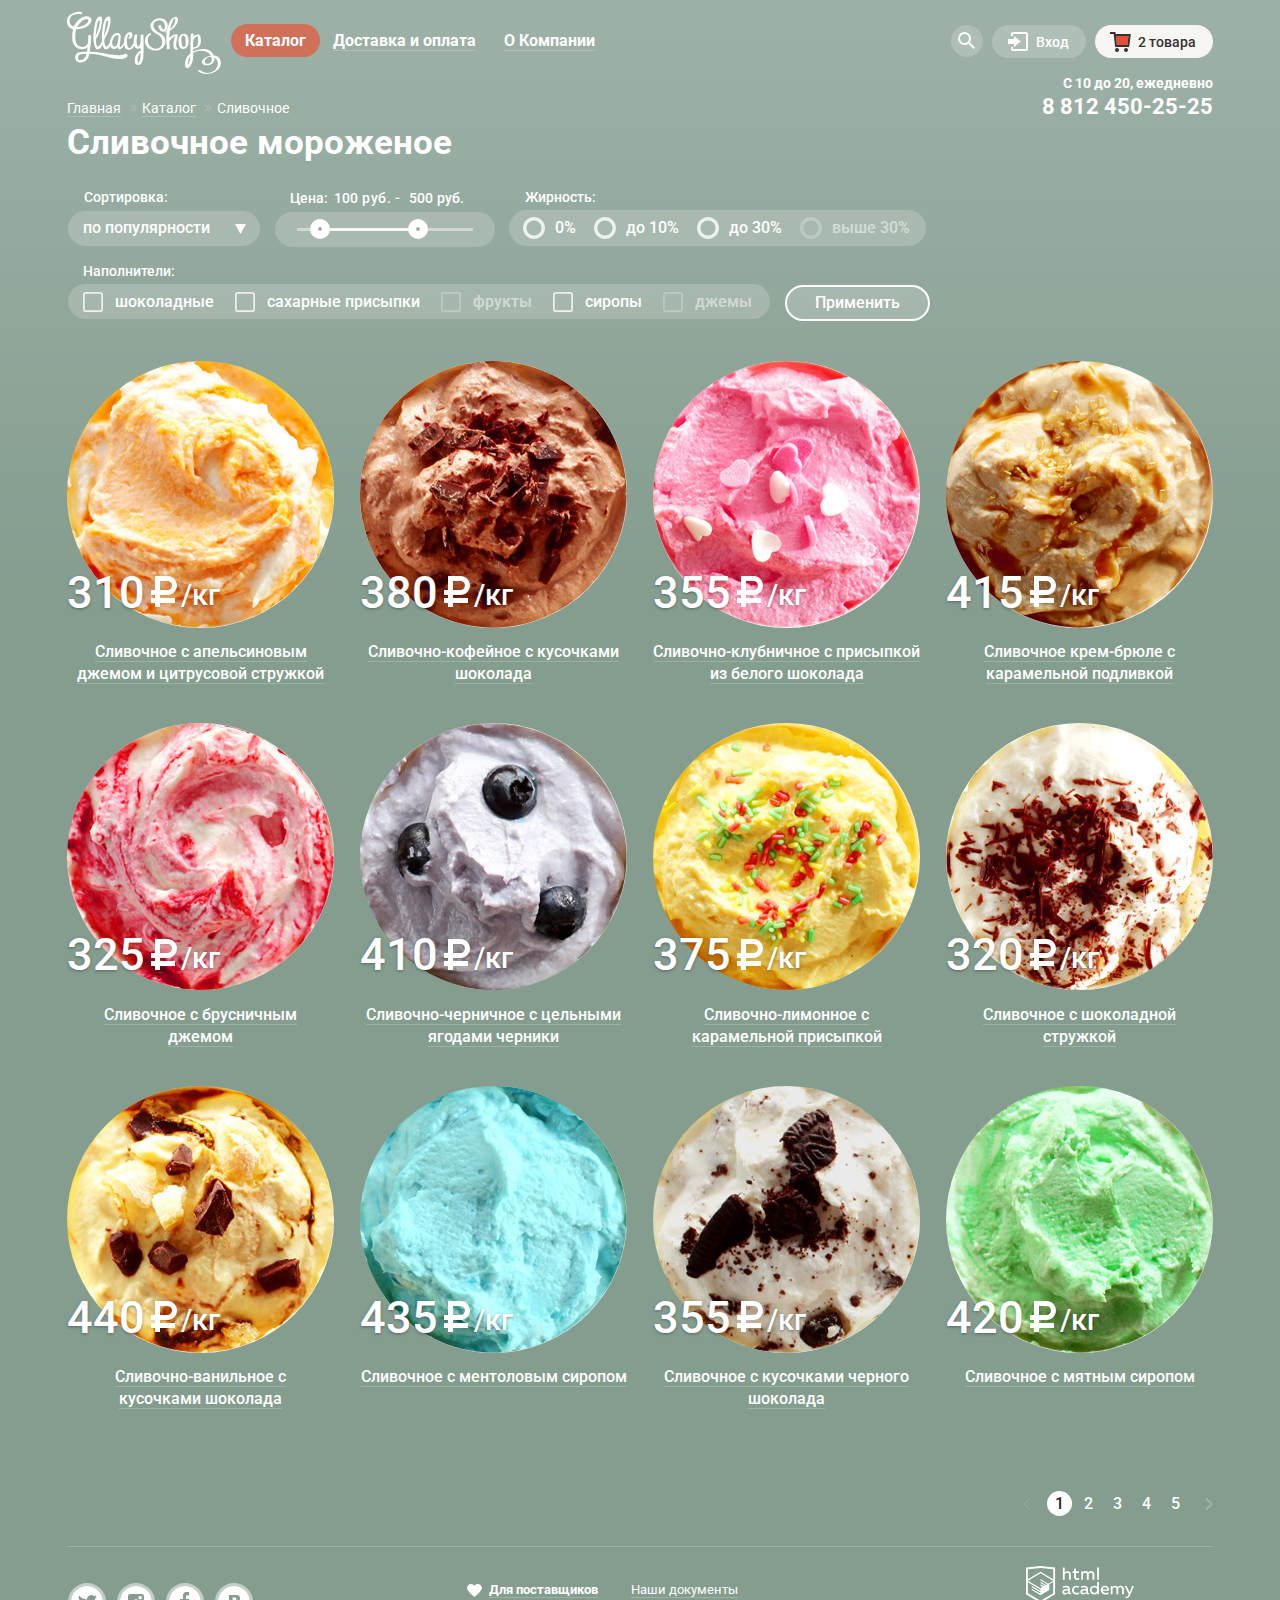
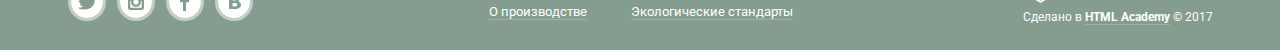
==== commit 6edbcd65: "на вторую проверку" ====
--- a/catalog.html
+++ b/catalog.html
@@ -24,11 +24,11 @@
                             <!--Всплывающий блок каталога-->
                             <div class="site-menu-background">
                                 <ul class="site-menu">
-                                    <li><a href="#">Новинки</a></li>
-                                    <li><a href="catalog.html">Сливочное</a></li>
-                                    <li><a href="#">Щербеты</a></li>
-                                    <li><a href="#">Фруктовый лед</a></li>
-                                    <li><a href="#">Мелорин</a></li>
+                                    <li class="catalog-menu-element"><a href="#">Новинки</a></li>
+                                    <li class="catalog-element-current"><a class="catalog-link-current" href="catalog.html">Сливочное</a></li>
+                                    <li class="catalog-menu-element"><a href="#">Щербеты</a></li>
+                                    <li class="catalog-menu-element"><a href="#">Фруктовый лед</a></li>
+                                    <li class="catalog-menu-element"><a href="#">Мелорин</a></li>
                                 </ul>
                             </div>
                         </li>
--- a/css/main.min.css
+++ b/css/main.min.css
@@ -1 +1 @@
-body,html{margin:0;padding:0}body{font-family:"Roboto","Arial",sans-serif;color:#fff}.site-wrapper{margin:0 auto;padding:0 27px;width:1146px}.site-background{background-color:#849d8f;background-image:url(../img/slider-1.png);background-position:center 2px;background-repeat:no-repeat;-webkit-transition:background-image .5s ease,background-color .5s ease;-o-transition:background-image .5s ease,background-color .5s ease;transition:background-image .5s ease,background-color .5s ease}.site-background::before,.site-background::after{content:"";visibility:hidden}.site-background::before{background-image:url(../img/slider-2.png)}.site-background::after{background-image:url(../img/slider-3.png)}a{font-weight:700;color:#fff}.site-navigation,.site-menu,.user-navigation,.main-slides,.hits-list,.features-list,.social-list,.contacts-footer-content,.breadcrumbs-list,.catalog-list,.paginator-list{list-style:none;padding:0;margin:0}.button{display:inline-block;vertical-align:middle;text-align:center;background-image:-webkit-gradient(linear,left top,left bottom,from(#f26843),to(#e74b36));background-image:-webkit-linear-gradient(top,#f26843 0%,#e74b36 100%);background-image:-o-linear-gradient(top,#f26843 0%,#e74b36 100%);background-image:linear-gradient(to bottom,#f26843 0%,#e74b36 100%);-webkit-box-shadow:0 2px 2px 0 rgba(172,16,0,0.64);box-shadow:0 2px 2px 0 rgba(172,16,0,0.64);border-radius:25px;border:none;text-decoration:none;padding:10px 20px;color:#fff;font-weight:700;cursor:pointer}.button:hover{-webkit-box-shadow:0 2px 2px 0 rgba(172,16,0,1);box-shadow:0 2px 2px 0 rgba(172,16,0,1);background:-webkit-gradient(linear,left top,left bottom,from(#f58669),to(#ec6f5e));background:-webkit-linear-gradient(top,#f58669 0%,#ec6f5e 100%);background:-o-linear-gradient(top,#f58669 0%,#ec6f5e 100%);background:linear-gradient(to bottom,#f58669 0%,#ec6f5e 100%)}.button:active{background:-webkit-gradient(linear,left top,left bottom,from(#c73f2c),to(#e1613e));background:-webkit-linear-gradient(top,#c73f2c 0%,#e1613e 100%);background:-o-linear-gradient(top,#c73f2c 0%,#e1613e 100%);background:linear-gradient(to bottom,#c73f2c 0%,#e1613e 100%);-webkit-box-shadow:inset 0 2px 2px rgba(172,16,0,1);box-shadow:inset 0 2px 2px rgba(172,16,0,1)}.site-seacrh input[type="search"],.site-entry-background input[type="email"],input[type="password"],.form-send input[type="email"],.feedback input[type="text"],input[type="email"]{height:38px;border-radius:5px;-webkit-box-sizing:border-box;box-sizing:border-box;border:1px solid rgba(178,178,178,0.6);-webkit-box-shadow:none;box-shadow:none}.visually-hidden{position:absolute;width:1px;height:1px;border:0;padding:0;clip:rect(0 0 0 0);overflow:hidden}.main-header{display:-webkit-box;display:-ms-flexbox;display:flex;-webkit-box-orient:vertical;-webkit-box-direction:normal;-ms-flex-direction:column;flex-direction:column;-webkit-box-pack:justify;-ms-flex-pack:justify;justify-content:space-between;position:relative}.main-navigation{display:-webkit-box;display:-ms-flexbox;display:flex;-webkit-box-orient:horizontal;-webkit-box-direction:normal;-ms-flex-direction:row;flex-direction:row;-webkit-box-align:center;-ms-flex-align:center;align-items:center}.main-header-logo{display:inline-block;vertical-align:top;margin-top:11px;-ms-flex-item-align:center;-ms-grid-row-align:center;align-self:center}_:-ms-fullscreen,:root .main-header-logo{margin-left:13px}.header-navigation-wrapper{width:100%;display:-webkit-box;display:-ms-flexbox;display:flex;-webkit-box-pack:justify;-ms-flex-pack:justify;justify-content:space-between;margin-top:3px}.site-navigation{display:-webkit-box;display:-ms-flexbox;display:flex;-ms-flex-wrap:wrap;flex-wrap:wrap;-webkit-box-align:center;-ms-flex-align:center;align-items:center;-ms-flex-preferred-size:450px;flex-basis:450px;margin-left:10px}.site-navigation-element{margin-right:1px;padding:7px 14px 7px 13px;border-radius:20px}.site-navigation-link{display:block;vertical-align:middle;text-decoration:none;border-bottom:1px solid rgba(255,255,255,0.2);font-size:16px;line-height:18px;font-weight:700}.site-navigation-element:hover{background-color:#f7f6f3}.site-navigation-element:active{background-color:rgba(248,247,244,0.988);-webkit-box-shadow:inset 0 2px 1px 0 rgba(105,105,105,0.9);box-shadow:inset 0 2px 1px 0 rgba(105,105,105,0.9)}.site-navigation-element:hover .site-navigation-link{border-bottom:none;color:#323232}.site-navigation-element:first-child{position:relative}.site-navigation-element:hover .site-menu-background{display:block}.site-menu-background{display:none;position:absolute;background-color:transparent;top:23px;left:-7px;width:143px;height:15px}.site-menu{position:absolute;top:14px;left:-1px;width:143px;min-height:171px;background-color:#f8f7f4;border-radius:5px;-webkit-box-shadow:0 20px 20px 0 rgba(0,0,0,0.4);box-shadow:0 20px 20px 0 rgba(0,0,0,0.4);z-index:50}.site-menu li:hover:not(:first-child){background-color:#fbded8}.site-menu li:active:not(:first-child){background-color:#f6b5a5}.site-menu a{color:#323232;text-decoration:none;font-size:14px;line-height:16px;font-weight:400}.site-menu li{padding:4px 20px 9px 21px}.site-menu li:nth-of-type(1) a{font-weight:700}.site-menu li:nth-of-type(1){border-bottom:1px solid rgba(50,50,50,0.2);margin-right:9px;margin-left:6px;padding:9px 14px 11px 15px}.site-menu li:nth-of-type(2){padding-top:8px}.user-navigation{display:-webkit-box;display:-ms-flexbox;display:flex;-webkit-box-pack:end;-ms-flex-pack:end;justify-content:flex-end;-ms-flex-wrap:wrap;flex-wrap:wrap;-webkit-box-align:center;-ms-flex-align:center;align-items:center;-ms-flex-preferred-size:450px;flex-basis:450px}.user-navigation li{display:block;vertical-align:middle;text-align:center;margin-left:9px;font-size:14px;line-height:16px;font-weight:500}.icon-search{position:relative;max-width:25px;background-color:rgba(255,255,255,0.2);opacity:1;border-radius:50%;padding:16px}.icon-search span{display:inline-block;vertical-align:middle}.icon-search::before{position:absolute;content:"";background-image:url(../img/svg-gllacy/loupe.svg);background-repeat:no-repeat;background-position:0 0;left:7px;top:7px;width:22px;height:21px}.icon-search:hover{position:relative;background-color:#f8f7f4}.icon-search:hover::before{background-image:url(../img/svg-gllacy/loupe-active.svg)}.icon-login{position:relative;max-width:100px;background-color:rgba(255,255,255,0.2);opacity:1;border-radius:20px;padding:8px 17px}.icon-login span{position:relative;display:inline-block;vertical-align:middle;padding-left:27px}.icon-login span::before{position:absolute;content:"";background-image:url(../img/svg-gllacy/white-entrance.svg);background-repeat:no-repeat;background-position:0 0;left:-1px;top:-2px;width:21px;height:20px}.icon-login:hover{position:relative;background-color:#f8f7f4;color:#323232}.icon-login:hover span::before{background-image:url(../img/svg-gllacy/entrance.svg)}.icon-basket-empty{max-width:100px;background-color:rgba(255,255,255,0.2);opacity:1;border-radius:20px;padding:8px 17px 8px 16px}.icon-basket-empty span{position:relative;display:inline-block;vertical-align:middle;padding-left:27px}.icon-basket-empty span::before{position:absolute;content:"";background-image:url(../img/svg-gllacy/basket.svg);background-repeat:no-repeat;background-position:0 0;left:-1px;top:-2px;width:22px;height:21px}.icon-basket-empty:hover{position:relative;background-color:#f8f7f4;color:#323232}.icon-basket-empty:hover span::before{background-image:url(../img/svg-gllacy/basket-active.svg)}.icon-search:hover .site-search-background{display:block}.site-search-background{display:none;position:absolute;right:0;top:32px;background-color:transparent;width:341px;height:5px}.site-seacrh{position:absolute;right:0;top:4px;width:341px;min-height:84px;border-radius:6px;background-color:#f8f7f4;-webkit-box-shadow:0 20px 20px 0 rgba(0,0,0,0.4);box-shadow:0 20px 20px 0 rgba(0,0,0,0.4);z-index:50}.site-seacrh input[type="search"]{width:311px;height:44px;margin:20px 15px;padding-left:13px;z-index:100;outline:none}.site-seacrh input[type="search"]::-webkit-input-placeholder{font-size:14px;line-height:24px;font-weight:400;text-align:left;color:#999;opacity:.9}.site-seacrh input[type="search"]:-ms-input-placeholder{font-size:14px;line-height:24px;font-weight:400;text-align:left;color:#999;opacity:.9}.site-seacrh input[type="search"]::-ms-input-placeholder{font-size:14px;line-height:24px;font-weight:400;text-align:left;color:#999;opacity:.9}.site-seacrh input[type="search"]::placeholder{font-size:14px;line-height:24px;font-weight:400;text-align:left;color:#999;opacity:.9}.site-seacrh input[type="search"]:hover{-webkit-box-shadow:inset 0 0 0 1px rgba(172,172,172,0.5);box-shadow:inset 0 0 0 1px rgba(172,172,172,0.5)}.site-seacrh input[type="search"]:focus{-webkit-box-shadow:inset 0 0 0 1px rgba(46,136,228,0.52);box-shadow:inset 0 0 0 1px rgba(46,136,228,0.52)}.icon-login:hover .site-entry-background{display:block}.site-entry-background{display:none;position:absolute;right:-1px;top:32px;background-color:transparent;width:278px;height:5px}.site-entry{position:absolute;right:0;top:4px;width:277px;min-height:214px;border-radius:6px;background-color:#f8f7f4;-webkit-box-shadow:0 20px 20px 0 rgba(0,0,0,0.4);box-shadow:0 20px 20px 0 rgba(0,0,0,0.4);z-index:50}.site-entry input[type="email"],input[type="password"]{width:241px;height:44px;margin:20px 20px 0 19px;padding-left:14px;z-index:100;outline:none}.site-entry input[type="email"]::-webkit-input-placeholder,.site-entry input[type="password"]::-webkit-input-placeholder{font-size:14px;line-height:24px;font-weight:400;text-align:left;color:#999;opacity:.9}.site-entry input[type="email"]:-ms-input-placeholder,.site-entry input[type="password"]:-ms-input-placeholder{font-size:14px;line-height:24px;font-weight:400;text-align:left;color:#999;opacity:.9}.site-entry input[type="email"]::-ms-input-placeholder,.site-entry input[type="password"]::-ms-input-placeholder{font-size:14px;line-height:24px;font-weight:400;text-align:left;color:#999;opacity:.9}.site-entry input[type="email"]::placeholder,.site-entry input[type="password"]::placeholder{font-size:14px;line-height:24px;font-weight:400;text-align:left;color:#999;opacity:.9}.site-entry input[type="email"]:hover,input[type="password"]:hover{-webkit-box-shadow:inset 0 0 0 1px rgba(172,172,172,0.5);box-shadow:inset 0 0 0 1px rgba(172,172,172,0.5)}.site-entry input[type="email"]:focus,input[type="password"]:focus{-webkit-box-shadow:inset 0 0 0 1px rgba(46,136,228,0.52);box-shadow:inset 0 0 0 1px rgba(46,136,228,0.52)}.site-entry div{display:-webkit-box;display:-ms-flexbox;display:flex;-webkit-box-orient:horizontal;-webkit-box-direction:normal;-ms-flex-direction:row;flex-direction:row;-ms-flex-pack:distribute;justify-content:space-around;-webkit-box-align:center;-ms-flex-align:center;align-items:center;-ms-flex-preferred-size:245px;flex-basis:245px;-ms-flex-wrap:wrap;flex-wrap:wrap;z-index:100}.site-entry p{display:-webkit-box;display:-ms-flexbox;display:flex;-webkit-box-orient:vertical;-webkit-box-direction:normal;-ms-flex-direction:column;flex-direction:column;-webkit-box-pack:center;-ms-flex-pack:center;justify-content:center;-webkit-box-align:start;-ms-flex-align:start;align-items:flex-start;margin:17px 9px 0 0}.site-entry .button{font-size:18px;line-height:24px;padding:11px 25px 9px;margin:20px 0 1px 9px;border-radius:20px}.site-entry a{color:#323232;font-size:13px;line-height:13px;font-weight:400;text-decoration:none;border-bottom:1px solid rgba(50,50,50,0.3);margin-top:4px;margin-bottom:3px}.site-entry a:hover,.site-entry a:active{color:#e84d37;border-bottom:1px solid rgba(232,77,55,0.3)}.phone{position:absolute;text-align:right;width:190px;top:75px;right:27px;font-size:14px;line-height:16px;font-weight:700;margin-top:0;margin-bottom:0;margin-right:0}.phone a{display:inline-block;vertical-align:middle;text-align:left;font-size:22px;line-height:24px;text-decoration:none;margin-top:4px;margin-right:0}.container{display:-webkit-box;display:-ms-flexbox;display:flex;-webkit-box-orient:vertical;-webkit-box-direction:normal;-ms-flex-direction:column;flex-direction:column;-webkit-box-pack:justify;-ms-flex-pack:justify;justify-content:space-between}.slider{position:relative;padding-top:275px;text-align:center;margin-bottom:42px}.icecream-slide{display:none}.main-slides h3{font-weight:700;font-size:60px;line-height:60.35px;width:700px;margin:40px auto 0}.main-slides a{font-size:32px;line-height:44px;padding:10px 40px;margin-top:29px;text-shadow:0 2px 5px rgba(160,32,11,0.76);border-radius:50px;outline:none}.main-slides a:focus{-webkit-box-shadow:0 0 0 2px rgba(46,136,228,0.3);box-shadow:0 0 0 2px rgba(46,136,228,0.3)}.slider-controls label::before{content:"";display:inline-block;width:17px;height:17px;margin-right:8px;vertical-align:middle;background-color:transparent;border:2px solid #fff;border-radius:50%;cursor:pointer}.slider-controls{position:absolute;bottom:21px;left:0;z-index:20;font-size:0}.slider-controls label:hover::before{background-color:rgba(248,247,244,0.4)}_:-ms-fullscreen,:root .slider-controls{margin-left:13px}#product-1:checked ~ .site-background #slide1,#product-2:checked ~ .site-background #slide2,#product-3:checked ~ .site-background #slide3{display:block}#product-1:checked ~ .site-background label[for="product-1"]::before,#product-2:checked ~ .site-background label[for="product-2"]::before,#product-3:checked ~ .site-background label[for="product-3"]::before{background-color:#fff}#product-1:checked ~ .site-background{background-color:#849d8f;background-image:url(../img/slider-1.png)}#product-2:checked ~ .site-background{background-color:#8996a6;background-image:url(../img/slider-2.png)}#product-3:checked ~ .site-background{background-color:#9d8b84;background-image:url(../img/slider-3.png)}.columns{display:-webkit-box;display:-ms-flexbox;display:flex;-webkit-box-orient:horizontal;-webkit-box-direction:normal;-ms-flex-direction:row;flex-direction:row;-webkit-box-pack:justify;-ms-flex-pack:justify;justify-content:space-between;margin-bottom:23px}.columns .first-column{width:560px;min-height:230px;background-color:#b13956;background-image:url(../img/raspberries-background.jpg);background-position:-50px -94px;background-repeat:no-repeat;border-radius:15px}.columns .second-column{width:560px;min-height:230px;background-color:#532d1c;background-image:url(../img/chocolate-background.jpg);background-position:-218px -104px;background-repeat:no-repeat;border-radius:15px}.columns h2{font-size:35px;line-height:41px;font-weight:700;margin-top:16px;margin-left:19px;margin-bottom:5px}.columns p{font-size:18px;line-height:22px;font-weight:700;margin:15px 25px 0 20px}.columns a{font-size:18px;line-height:24px;margin-top:44px}.first-column a{margin-left:375px;margin-right:21px;outline:none;padding:10px 22px 12px}.second-column a{margin-left:351px;margin-right:20px;outline:none;padding:10px 21px 12px}.first-column a:focus,.second-column a:focus{-webkit-box-shadow:0 0 0 2px rgba(46,136,228,0.3);box-shadow:0 0 0 2px rgba(46,136,228,0.3)}.hits{display:-webkit-box;display:-ms-flexbox;display:flex;-webkit-box-orient:vertical;-webkit-box-direction:normal;-ms-flex-direction:column;flex-direction:column;-webkit-box-pack:justify;-ms-flex-pack:justify;justify-content:space-between;margin-bottom:28px}.hits-list{display:-webkit-box;display:-ms-flexbox;display:flex;-ms-flex-wrap:wrap;flex-wrap:wrap;-webkit-box-orient:horizontal;-webkit-box-direction:normal;-ms-flex-direction:row;flex-direction:row;-webkit-box-pack:justify;-ms-flex-pack:justify;justify-content:space-between}.hits-item{display:-webkit-box;display:-ms-flexbox;display:flex;position:relative;-webkit-box-orient:vertical;-webkit-box-direction:normal;-ms-flex-direction:column;flex-direction:column;-webkit-box-pack:start;-ms-flex-pack:start;justify-content:flex-start;-ms-flex-preferred-size:267px;flex-basis:267px;min-height:350px}.hits-item::before{display:none;content:"";position:absolute;top:10px;left:-14px;border-radius:5px;background-color:#f8f7f4;opacity:.2;width:294px;min-height:405px;-webkit-box-shadow:0 20px 20px 0 rgba(0,0,0,0.4);box-shadow:0 20px 20px 0 rgba(0,0,0,0.4);z-index:20}.hits-item:hover::before{display:block}.hits-item:hover a{display:block;margin-bottom:-50px}.hits-item-title{font-size:16px;line-height:22px;font-weight:500;text-align:center;margin-bottom:-200px;margin-top:10px;-webkit-box-ordinal-group:2;-ms-flex-order:1;order:1}.hits-item-title span{border-bottom:1px solid rgba(255,255,255,0.2)}.hits-list img{border-radius:50%}.hits-item-image{position:relative;margin-bottom:0}.hits-item-image::before{position:absolute;content:"";background-image:url(../img/svg-gllacy/hit.svg);background-repeat:no-repeat;background-position:0 0;top:0;left:0;width:65px;height:65px}.hits-item-image .hits-item-price{position:absolute;min-width:280px;top:209px;left:-1px;font-size:45px;line-height:45px;font-weight:500;margin-right:0}.hits-item-image .hits-item-weight{background-image:url(../img/svg-gllacy/ruble.svg);background-repeat:no-repeat;background-position:5px 1px;display:inline-block;width:50px;font-size:30px;line-height:45px;font-weight:500;padding-left:37px;margin-left:0}.hits-list a{display:none;font-size:18px;line-height:24px;margin-top:210px;margin-bottom:-210px;padding:7px 18px 11px;-ms-flex-item-align:center;-ms-grid-row-align:center;align-self:center;-webkit-box-ordinal-group:3;-ms-flex-order:2;order:2;z-index:50;-webkit-box-shadow:0 1px 2px 0 rgba(172,16,0,0.004);box-shadow:0 1px 2px 0 rgba(172,16,0,0.004)}.features{display:-webkit-box;display:-ms-flexbox;display:flex;-webkit-box-orient:vertical;-webkit-box-direction:normal;-ms-flex-direction:column;flex-direction:column;-webkit-box-pack:center;-ms-flex-pack:center;justify-content:center;-ms-flex-wrap:wrap;flex-wrap:wrap;width:1146px;min-height:308px;background-color:#ebe0c8;background-image:url(../img/wafer.jpg);border-radius:15px;color:#323232;margin-bottom:37px}.features-list{display:-webkit-box;display:-ms-flexbox;display:flex;-webkit-box-orient:horizontal;-webkit-box-direction:normal;-ms-flex-direction:row;flex-direction:row;-webkit-box-pack:start;-ms-flex-pack:start;justify-content:flex-start;-ms-flex-line-pack:start;align-content:flex-start;min-height:192px;-ms-flex-wrap:wrap;flex-wrap:wrap;padding:0;margin-left:0;margin-right:15px}.features-element{position:relative;-ms-flex-line-pack:justify;align-content:space-between;-ms-flex-preferred-size:500px;flex-basis:500px;padding:0 0 0 47.2px;margin:0 0 22px 18px}.features h2{width:100%;text-align:left;-ms-flex-item-align:start;align-self:flex-start;font-size:24px;line-height:30px;font-weight:500;letter-spacing:.185px;padding:21px 0 21px 20px;margin:0}.features-list p{text-align:left;font-size:16px;line-height:22px;font-weight:400;margin:0 7px 0 12px;letter-spacing:.05px}.icon-icecream::before{position:absolute;content:"";background-image:url(../img/svg-gllacy/ice-cream.svg);background-repeat:no-repeat;background-position:0 0;top:-13px;left:2px;width:50px;height:50px}.icon-cow::before{position:absolute;content:"";background-image:url(../img/svg-gllacy/cow.svg);background-repeat:no-repeat;background-position:0 0;top:-13px;left:2px;width:50px;height:50px}.icon-leaf::before{position:absolute;content:"";background-image:url(../img/svg-gllacy/eco.svg);background-repeat:no-repeat;background-position:0 0;top:-13px;left:2px;width:50px;height:50px}.icon-thermometer::before{position:absolute;content:"";background-image:url(../img/svg-gllacy/thermometer.svg);background-repeat:no-repeat;background-position:0 0;top:-13px;left:2px;width:50px;height:50px}.news{width:560px;min-height:220px;background-color:#fff;background-image:url(../img/strawberry-background.jpg);background-repeat:no-repeat;background-position:-51px -86px;border-radius:15px}.news h2{color:#000;font-size:16px;line-height:22px;font-weight:500;margin-top:24px;margin-left:20px;margin-bottom:0;padding-bottom:0}.news a{display:inline-block;color:#000;font-size:24px;line-height:30px;font-weight:700;margin-top:4px;margin-left:20px;margin-right:230px}.news a:hover,.news a:active{color:#e84d37;-webkit-text-decoration:underline rgba(232,77,55,0.3);text-decoration:underline rgba(232,77,55,0.3)}.form-send{width:560px;min-height:220px;background-color:#f8f7f4;background-image:url(../img/formsend-gradient.png);background-position:-4px 8px;border-radius:15px;padding:0}.form-send-background{width:550px;min-height:210px;background-color:#f8f7f4;background-repeat:no-repeat;background-position:50% 50%;border-radius:15px;margin:5px}.form-send-background p{font-size:16px;line-height:22px;font-weight:400;color:#5a5a5a;margin:0;padding-top:30px;padding-left:23px;padding-right:10px}.send button{font-size:18px;line-height:24px;margin-left:8px;margin-bottom:5px;outline:none;padding:9px 19px 11px 18px}.send button:focus{-webkit-box-shadow:0 0 0 2px rgba(46,136,228,0.3);box-shadow:0 0 0 2px rgba(46,136,228,0.3)}.send input[type="email"]{width:368px;height:45px;padding-left:13px;margin-left:22px;margin-top:36px;outline:none}.send input[type="email"]::-webkit-input-placeholder{font-size:16px;line-height:24px;font-weight:400;text-align:left;color:#999;opacity:.9}.send input[type="email"]:-ms-input-placeholder{font-size:16px;line-height:24px;font-weight:400;text-align:left;color:#999;opacity:.9}.send input[type="email"]::-ms-input-placeholder{font-size:16px;line-height:24px;font-weight:400;text-align:left;color:#999;opacity:.9}.send input[type="email"]::placeholder{font-size:16px;line-height:24px;font-weight:400;text-align:left;color:#999;opacity:.9}.send input[type="email"]:hover{-webkit-box-shadow:inset 0 0 0 1px rgba(172,172,172,0.5);box-shadow:inset 0 0 0 1px rgba(172,172,172,0.5)}.send input[type="email"]:focus{-webkit-box-shadow:inset 0 0 0 1px rgba(46,136,228,0.52);box-shadow:inset 0 0 0 1px rgba(46,136,228,0.52)}.map{position:relative;top:0;left:0;width:100%;min-height:428px;border:0;background-image:url(../img/map.jpg);background-position:50% 0;background-size:cover;background-repeat:no-repeat;margin-top:18px;margin-bottom:3px}iframe{margin-bottom:-5px}.map .site-wrapper{display:-webkit-box;display:-ms-flexbox;display:flex;-webkit-box-orient:horizontal;-webkit-box-direction:normal;-ms-flex-direction:row;flex-direction:row;-webkit-box-pack:end;-ms-flex-pack:end;justify-content:flex-end;-webkit-box-align:center;-ms-flex-align:center;align-items:center}.map-content{position:absolute;top:62px;padding:0;width:302px;min-height:305px;background-color:#fffffe;border-radius:15px}.map-content p{display:inline-block;text-align:left;font-size:14px;line-height:20px;font-weight:400;color:#323232;margin:29px 0 1px 25px}.map-content span{display:inline-block;font-size:18px;line-height:24px;font-weight:700;color:#323232;margin:0 40px 0 25px}.map-content p:nth-of-type(2){margin:18px 80px 0 25px}.map-content a{display:inline-block;font-size:18px;line-height:24px;font-weight:700;color:#323232;text-decoration:none;margin:4px 0 0 25px}.map-content p:nth-of-type(3){margin:2px 80px 0 25px}.map-content .button{font-size:18px;line-height:24px;color:#fff;margin:23px 0 0 26px;padding:10px 27px 11px;outline:none}.map-content .button:focus{-webkit-box-shadow:0 0 0 2px rgba(46,136,228,0.3);box-shadow:0 0 0 2px rgba(46,136,228,0.3)}.main-footer{display:-webkit-box;display:-ms-flexbox;display:flex;-webkit-box-orient:horizontal;-webkit-box-direction:normal;-ms-flex-direction:row;flex-direction:row;-webkit-box-pack:justify;-ms-flex-pack:justify;justify-content:space-between;-webkit-box-align:center;-ms-flex-align:center;align-items:center;padding-bottom:24px}.social-list{display:-webkit-box;display:-ms-flexbox;display:flex;-webkit-box-orient:horizontal;-webkit-box-direction:normal;-ms-flex-direction:row;flex-direction:row;-webkit-box-pack:justify;-ms-flex-pack:justify;justify-content:flex-start;-ms-flex-wrap:wrap;flex-wrap:wrap;width:266px;margin-top:29px}.social-list li{width:32px;height:32px;border:3px solid rgba(255,255,255,0.502);border-radius:50%;margin:2px 10px 2px 1px;padding:0}.social-list li a{display:inline-block}.social-list li:hover{border:3px solid rgba(255,255,255,0.702)}.social-list li:active a{border-radius:50%;-webkit-box-shadow:inset 0 2px 1px 0 rgba(136,136,136,0.8);box-shadow:inset 0 2px 1px 0 rgba(136,136,136,0.8)}.social-list li:focus{border-radius:50%;-webkit-box-shadow:0 0 0 2px rgba(46,136,228,0.3);box-shadow:0 0 0 2px rgba(46,136,228,0.3)}.social-list .social-button-tw{width:32px;height:32px;background-image:url(../img/svg-gllacy/twitter.svg)}.social-list .social-button-inst{width:32px;height:32px;background-image:url(../img/svg-gllacy/instagram.svg)}.social-list .social-button-fb{width:32px;height:32px;background-image:url(../img/svg-gllacy/fb.svg)}.social-list .social-button-vk{width:32px;height:32px;background-image:url(../img/svg-gllacy/vk.svg)}.contacts-footer{display:-webkit-box;display:-ms-flexbox;display:flex;-webkit-box-orient:vertical;-webkit-box-direction:normal;-ms-flex-direction:column;flex-direction:column;-webkit-box-pack:center;-ms-flex-pack:center;justify-content:center;-ms-flex-line-pack:start;align-content:flex-start;-ms-flex-preferred-size:560px;flex-basis:560px;margin-left:1px;margin-top:26px;padding:0}.contacts-footer-content{text-align:left;display:-webkit-box;display:-ms-flexbox;display:flex;-webkit-box-orient:horizontal;-webkit-box-direction:normal;-ms-flex-direction:row;flex-direction:row;-webkit-box-pack:justify;-ms-flex-pack:justify;justify-content:space-between;-ms-flex-line-pack:center;align-content:center;-ms-flex-wrap:wrap;flex-wrap:wrap;min-height:40px;padding:0 119px 0 100px;margin:0}.contacts-link{min-width:170px;padding:0;margin:0}.contacts-link a:hover,.contacts-link a:active{color:#ffbc9e;border-bottom:1px solid #ffbc9e}.contacts-link a{font-size:13px;line-height:22px;font-weight:400;text-decoration:none;border-bottom:1px solid rgba(255,255,255,0.2);padding:0;margin:0}.contacts-link:nth-child(odd) a{margin:0 0 0 29px}.icon-heart a{font-weight:700}.icon-heart{position:relative}.icon-heart a::before{position:absolute;content:"";top:5px;left:7px;background-image:url(../img/svg-gllacy/heart.svg);background-position:0 0;background-repeat:no-repeat;width:15px;height:15px}.footer-copyright{text-align:center;width:267px;margin:16px 0 0;padding-left:0}.footer-copyright p{text-align:right;font-size:12px;line-height:18px;font-weight:400;color:#fff;padding:0;margin:0}.main-footer-link{text-decoration:none;border-bottom:1px solid rgba(255,255,255,0.2)}.main-footer-link:hover,.main-footer-link:active{color:#ffbc9e;border-bottom:1px solid #ffbc9e}.overlay{display:none;position:fixed;top:0;left:0;width:100%;height:100%;background-color:rgba(50,50,50,0.302);z-index:50}.feedback{display:none;position:fixed;top:339px;left:50%;width:430px;min-height:400px;background-color:#f8f7f4;border-radius:10px;padding:17px 24px 26px;margin-left:-238px;z-index:100}@-webkit-keyframes bounce{0%{opacity:0}20%{opacity:.2}40%{opacity:.4}60%{opacity:.6}80%{opacity:.8}100%{opacity:1}}@keyframes bounce{0%{opacity:0}20%{opacity:.2}40%{opacity:.4}60%{opacity:.6}80%{opacity:.8}100%{opacity:1}}.feedback-show{display:block;-webkit-animation-name:bounce;animation-name:bounce;-webkit-animation-duration:.5s;animation-duration:.5s}@-webkit-keyframes shake{0%,100%{-webkit-transform:translateY(0);transform:translateY(0)}10%,30%,50%,70%,90%{-webkit-transform:translateY(-50px);transform:translateY(-50px)}20%,40%,60%,80%{-webkit-transform:translateY(50px);transform:translateY(50px)}}@keyframes shake{0%,100%{-webkit-transform:translateY(0);transform:translateY(0)}10%,30%,50%,70%,90%{-webkit-transform:translateY(-50px);transform:translateY(-50px)}20%,40%,60%,80%{-webkit-transform:translateY(50px);transform:translateY(50px)}}.feedback-error{-webkit-animation-name:shake;animation-name:shake;-webkit-animation-duration:.5s;animation-duration:.5s}.overlay-show{display:block}.feedback .feedback-title{position:relative;font-size:24px;line-height:28px;font-weight:500;letter-spacing:.1px;color:#323232}.feedback .close{position:absolute;background-color:transparent;background-image:url(../img/svg-gllacy/cross-big.svg);background-position:50% 50%;background-repeat:no-repeat;border:none;width:18px;height:18px;top:15px;right:16px}.form-feedback{margin-top:19px}.form-feedback input[type="text"],input[type="email"],textarea{padding:14px;margin-bottom:20px;border-radius:5px;outline:none}.form-feedback input[type="text"]::-webkit-input-placeholder,.form-feedback input[type="email"]::-webkit-input-placeholder,.form-feedback textarea::-webkit-input-placeholder{font-size:16px;line-height:24px;font-weight:400;text-align:left;color:#999;opacity:.9}.form-feedback input[type="text"]:-ms-input-placeholder,.form-feedback input[type="email"]:-ms-input-placeholder,.form-feedback textarea:-ms-input-placeholder{font-size:16px;line-height:24px;font-weight:400;text-align:left;color:#999;opacity:.9}.form-feedback input[type="text"]::-ms-input-placeholder,.form-feedback input[type="email"]::-ms-input-placeholder,.form-feedback textarea::-ms-input-placeholder{font-size:16px;line-height:24px;font-weight:400;text-align:left;color:#999;opacity:.9}.form-feedback input[type="text"]::placeholder,.form-feedback input[type="email"]::placeholder,.form-feedback textarea::placeholder{font-size:16px;line-height:24px;font-weight:400;text-align:left;color:#999;opacity:.9}.form-feedback input[type="text"]:hover,input[type="email"]:hover,textarea:hover{-webkit-box-shadow:inset 0 0 0 1px rgba(172,172,172,0.5);box-shadow:inset 0 0 0 1px rgba(172,172,172,0.5)}.form-feedback input[type="text"]:focus,input[type="email"]:focus,textarea:focus{-webkit-box-shadow:inset 0 0 0 1px rgba(46,136,228,0.52);box-shadow:inset 0 0 0 1px rgba(46,136,228,0.52)}.form-feedback input[type="text"],input[type="email"]{width:267px;height:44px}.form-feedback textarea{letter-spacing:.1px;border:1px solid rgba(178,178,178,0.6);padding-top:8px;padding-bottom:18px;width:398px;height:127px;margin-bottom:21px}.form-feedback .button{font-size:18px;line-height:24px;margin-left:291px;padding:10px 24px;outline:none}.form-feedback .button:focus{-webkit-box-shadow:0 0 0 2px rgba(46,136,228,0.3);box-shadow:0 0 0 2px rgba(46,136,228,0.3)}.inner-page{min-width:1200px;font-family:"Roboto","Arial",sans-serif;background-image:url(../img/illumination.png);background-size:100% 647px;background-position:50% 0;background-repeat:no-repeat;background-color:#849d8f;width:100%;height:647px;color:#fff}_:-ms-fullscreen,:root .inner-page .main-header-logo{margin-left:0}.inner-page .link-current{background:#d07058;padding:8px 15px;-webkit-box-shadow:none;box-shadow:none;border-radius:20px;text-decoration:none;padding:7px 14px}.inner-page .site-navigation-element{margin-left:0}.inner-page .element-current{margin-left:0}.inner-page .link-current{outline:none}.inner-page .link-current:focus{-webkit-box-shadow:0 0 0 2px rgba(46,136,228,0.3);box-shadow:0 0 0 2px rgba(46,136,228,0.3)}.element-current{position:relative}.element-current:hover .site-menu-background{display:block}.inner-page .site-menu-background{display:none;position:absolute;background-color:transparent;top:23px;left:-7px;width:143px;height:15px}.inner-page .site-menu{position:absolute;top:7px;left:-1px;width:143px;min-height:171px;background-color:#f8f7f4;border-radius:5px;-webkit-box-shadow:0 20px 20px 0 rgba(0,0,0,0.4);box-shadow:0 20px 20px 0 rgba(0,0,0,0.4);z-index:50}.inner-page .site-menu li:nth-child(2){background-color:#d07058}.inner-page .site-menu li:hover:not(:first-child):not(:nth-child(2)){background-color:#fbded8}.inner-page .site-menu li:active:not(:first-child):not(:nth-child(2)){background-color:#f6b5a5}.inner-page .site-menu li:nth-child(2) a{color:#fff}.inner-page .site-menu a{color:#323232;text-decoration:none;font-size:14px;line-height:16px;font-weight:400}.inner-page .site-menu li{padding:4px 20px 9px 21px}.inner-page .site-menu li:nth-of-type(1) a{font-weight:700}.inner-page .site-menu li:nth-of-type(1){border-bottom:1px solid rgba(50,50,50,0.2);margin-right:9px;margin-left:6px;padding:9px 14px 11px 15px}.inner-page .site-menu li:nth-of-type(2){padding-top:8px}.icon-basket-full{max-width:100px;background-color:#f7f6f3;opacity:1;border-radius:20px;padding:8px 17px 8px 16px}.icon-basket-full .two-products{position:relative;font-size:14px;line-height:16px;font-weight:500;display:inline-block;vertical-align:middle;color:#323232;padding-left:27px}.icon-basket-full .two-products::before{position:absolute;content:"";background-image:url(../img/svg-gllacy/basket-red.svg);background-repeat:no-repeat;background-position:0 0;left:-1px;top:-2px;width:22px;height:21px}.icon-basket-full{position:relative}.icon-basket-full:hover .site-basket-background{display:block}.site-basket-background{display:none;position:absolute;right:0;top:31px;background-color:transparent;width:540px;height:6px}.site-basket{position:absolute;right:0;top:5px;width:540px;height:242px;border-radius:5px;background-color:#f8f7f4;color:#323232;-webkit-box-shadow:0 20px 20px 0 rgba(0,0,0,0.4);box-shadow:0 20px 20px 0 rgba(0,0,0,0.4);z-index:50}.basket-table{border-bottom:1px solid rgba(50,50,50,0.3);border-collapse:collapse;text-align:center;width:510px;height:130px;margin:0;padding:0;margin-top:0;margin-left:15px}.basket-row{margin:0;padding:0;height:60px}.basket-row:nth-child(odd) td{padding-top:10px;vertical-align:middle}.basket-row:nth-child(even) td{padding-top:8px;vertical-align:top}.basket-row:nth-child(even) .basket-cell-remove,.basket-row:nth-child(even) .basket-cell-icecream,.basket-row:nth-child(even) .basket-cell-weight,.basket-row:nth-child(even) .basket-cell-price{padding-top:17px;vertical-align:top}.basket-row td{margin:0;padding:0}.basket-cell-remove{width:13px;padding:0;margin:0}.button-remove{width:11px;height:11px;background-image:url(../img/svg-gllacy/cross-small.svg);background-size:11px 11px;background-position:0 0;margin-right:0;margin-left:0;background-repeat:no-repeat;background-color:transparent;text-align:center;border:0}.basket-cell-image{width:60px}.basket-cell-image img{border-radius:50%;width:33px;height:33px;padding:0;margin:0;padding-left:1px}.basket-cell-icecream{width:230px;text-align:left;font-size:13px;line-height:16px;font-weight:400}.basket-cell-weight{width:120px;font-size:13px;line-height:16px;font-weight:400;text-align:center}.basket-cell-weight span{opacity:.5}.basket-cell-price{width:82px;font-size:13px;line-height:16px;font-weight:400;text-align:center}.total-price{font-size:15px;line-height:18px;font-weight:700;color:#323232;text-align:right;display:-webkit-box;display:-ms-flexbox;display:flex;-webkit-box-orient:vertical;-webkit-box-direction:normal;-ms-flex-direction:column;flex-direction:column;-webkit-box-pack:justify;-ms-flex-pack:justify;justify-content:space-between;-webkit-box-align:end;-ms-flex-align:end;align-items:flex-end;margin-right:14px;padding-bottom:30px}.site-basket .button{margin-top:14px;margin-right:0;padding:10px 15px;font-size:18px;line-height:24px}.breadcrumbs{display:-webkit-box;display:-ms-flexbox;display:flex;-webkit-box-orient:vertical;-webkit-box-direction:normal;-ms-flex-direction:column;flex-direction:column;-webkit-box-pack:start;-ms-flex-pack:start;justify-content:flex-start;margin-top:20px}.breadcrumbs-element{display:inline-block;position:relative;font-size:14px;line-height:16px;font-weight:400;margin-right:17px}.breadcrumbs-element:not(:first-child)::before{content:"";position:absolute;top:5px;left:-13px;background-image:url(../img/svg-gllacy/icon-right-small.svg);background-size:6px 6px;background-position:50% 50%;background-repeat:no-repeat;width:6px;height:6px}.breadcrumbs-element:not(:first-child)::after{content:"";position:absolute;top:5px;left:-10px;background-image:url(../img/svg-gllacy/icon-right-small.svg);background-size:6px 6px;background-position:50% 50%;background-repeat:no-repeat;width:6px;height:6px}.breadcrumbs-element a{font-weight:400;text-decoration:none;border-bottom:1px solid rgba(255,255,255,0.2)}.breadcrumbs-element a:hover,.breadcrumbs-element a:active{color:#ffbc9e;border-bottom:1px solid #ffbc9e}.breadcrumbs h1{font-size:35px;line-height:41px;font-weight:700;text-align:left;margin-top:4px;margin-bottom:26px}.filters{display:-webkit-box;display:-ms-flexbox;display:flex;-webkit-box-orient:vertical;-webkit-box-direction:normal;-ms-flex-direction:row;flex-direction:row;-ms-flex-wrap:wrap;flex-wrap:wrap;margin-left:0;padding-left:1px;margin-bottom:14px}.form-filters{display:-webkit-box;display:-ms-flexbox;display:flex;-webkit-box-orient:horizontal;-webkit-box-direction:normal;-ms-flex-direction:row;flex-direction:row;-ms-flex-wrap:wrap;flex-wrap:wrap;margin-left:0;padding-left:0}.sorting{display:-webkit-box;display:-ms-flexbox;display:flex;-webkit-box-orient:vertical;-webkit-box-direction:normal;-ms-flex-direction:row;flex-direction:row;-ms-flex-wrap:wrap;flex-wrap:wrap;width:200px;-webkit-box-pack:start;-ms-flex-pack:start;justify-content:flex-start;-webkit-box-align:start;-ms-flex-align:start;align-items:flex-start;margin-right:7px;margin-bottom:0;padding-bottom:0}.sorting label{position:relative;font-size:14px;line-height:16px;font-weight:500;margin-bottom:5px;padding-left:0}.sorting span{padding-left:16px}.sorting select{font-size:16px;line-height:18px;font-weight:500;width:192px;height:35px;border-radius:20px;background-color:rgba(248,247,244,0.2);border:none;padding-left:15px;padding-right:20px;margin-top:6px;color:#fff;outline:none;-webkit-appearance:none;-moz-appearance:none;appearance:none}select::-ms-expand{display:none}.sorting select:focus{-webkit-box-shadow:0 0 0 2px rgba(46,136,228,0.3);box-shadow:0 0 0 2px rgba(46,136,228,0.3)}.sorting label::before{position:absolute;content:"";top:35px;right:22px;background-image:url(../img/svg-gllacy/icon-down-dir-white.svg);background-position:0 0;background-repeat:no-repeat;background-size:11px 10px;width:11px;height:10px}.sorting select:hover{color:#323232}.sorting label:hover::before{position:absolute;content:"";top:35px;right:22px;background-image:url(../img/svg-gllacy/icon-down-dir.svg);background-position:0 0;background-repeat:no-repeat;background-size:11px 10px;width:11px;height:10px}.fat{display:-webkit-box;display:-ms-flexbox;display:flex;-webkit-box-orient:horizontal;-webkit-box-direction:normal;-ms-flex-direction:column;flex-direction:column;-webkit-box-align:flex-start;-ms-flex-align:flex-start;align-items:flex-start;border:none;margin-bottom:0;padding-bottom:0}.fat legend{font-size:14px;line-height:16px;font-weight:500;margin-left:16px}_:-ms-fullscreen,:root .fat legend{margin-bottom:5px;margin-top:-5px}.fat-content{display:-webkit-box;display:-ms-flexbox;display:flex;-webkit-box-pack:justify;-ms-flex-pack:justify;justify-content:space-between;-webkit-box-sizing:border-box;box-sizing:border-box;padding-left:40px;padding-right:16px;min-height:36px;border-radius:20px;background-color:rgba(248,247,244,0.2)}.fat-content label{position:relative;font-size:16px;line-height:18px;font-weight:500;display:inline-block;vertical-align:middle;margin-top:9px;margin-left:6px}.fat-content label:not(:last-child){margin-right:44px}.fat-content label::before{content:"";position:absolute;background-image:url(../img/svg-gllacy/radio-off.svg);opacity:.8;background-position:0 0;background-repeat:no-repeat;background-size:22px 22px;top:-2px;left:-32px;width:22px;height:22px;cursor:pointer}.fat-content label:hover::before{opacity:1}.fat-content input[type="radio"]{position:absolute;overflow:hidden;width:0;height:0;opacity:0}.fat-content input:checked + label::before{content:"";position:absolute;background-image:url(../img/svg-gllacy/radio-on.svg);background-position:0 0;background-repeat:no-repeat;background-size:22px 22px;top:-2px;left:-32px;width:22px;height:22px}.fat-content input:focus + label::before{outline:none;-webkit-box-shadow:0 0 0 2px rgba(46,136,228,0.3);box-shadow:0 0 0 2px rgba(46,136,228,0.3);border-radius:50%}.fat-content input[type="radio"]:disabled + label::before{opacity:.5}.fat-content input[type="radio"]:disabled + label{opacity:.5}.fillers{display:-webkit-box;display:-ms-flexbox;display:flex;-webkit-box-orient:horizontal;-webkit-box-direction:normal;-ms-flex-direction:column;flex-direction:column;-webkit-box-pack:start;-ms-flex-pack:start;justify-content:flex-start;-webkit-box-align:start;-ms-flex-align:start;align-items:flex-start;border:none;margin-left:0;padding-left:0;margin-top:12px}.fillers legend{font-size:14px;line-height:16px;font-weight:500;margin-left:15px}_:-ms-fullscreen,:root .fillers legend{margin-bottom:5px;margin-top:-5px}.fillers-content{display:-webkit-box;display:-ms-flexbox;display:flex;-webkit-box-pack:justify;-ms-flex-pack:justify;justify-content:space-between;-webkit-box-sizing:border-box;box-sizing:border-box;padding-left:47px;padding-right:9px;min-height:35px;border-radius:20px;background-color:rgba(248,247,244,0.2)}.fillers-content label{position:relative;font-size:16px;line-height:18px;font-weight:500;display:inline-block;vertical-align:middle;margin-top:9px}.fillers-content input:focus + label::before{outline:2px solid rgba(46,136,228,0.3)}.fillers-content label:not(:last-child){margin-right:53px}.fillers-content label:last-child{margin-right:9px}.fillers-content label::before{content:"";position:absolute;background-image:url(../img/svg-gllacy/checkbox-off.svg);opacity:.8;background-position:0 0;background-repeat:no-repeat;background-size:20px 20px;width:20px;height:20px;top:-1px;left:-32px;cursor:pointer}.fillers-content label:hover::before{opacity:1}.fillers-content input[type="checkbox"]{position:absolute;overflow:hidden;width:0;height:0;opacity:0}.fillers-content input:checked + label::before{content:"";position:absolute;background-image:url(../img/svg-gllacy/checkbox-on.svg);background-position:0 0;background-repeat:no-repeat;background-size:25px 20px;width:25px;height:20px;top:-1px;left:-33px}.fillers-content input[type="checkbox"]:disabled + label::before{opacity:.5}.fillers-content input[type="checkbox"]:disabled + label{opacity:.5}.button-apply{display:inline-block;vertical-align:middle;text-align:center;background-color:rgba(255,255,255,0.188);border-radius:25px;border:2px solid #fff;text-decoration:none;padding:7px 28px;margin:34px 0 10px 1px;color:#fff;font-size:16px;line-height:18px;font-weight:500;outline:none;cursor:pointer}.button-apply:focus{-webkit-box-shadow:0 0 0 2px rgba(46,136,228,0.3);box-shadow:0 0 0 2px rgba(46,136,228,0.3)}.button-apply:hover{background-color:#fff;color:#323232}.button-apply:active{background-color:#ededed;-webkit-box-shadow:inset 0 2px 2px 0 rgba(105,105,105,1);box-shadow:inset 0 2px 2px 0 rgba(105,105,105,1);padding:9px 29px;border:transparent}.range{display:-webkit-box;display:-ms-flexbox;display:flex;-webkit-box-orient:vertical;-webkit-box-direction:normal;-ms-flex-direction:column;flex-direction:column;-webkit-box-sizing:border-box;box-sizing:border-box;width:220px;margin-bottom:0;padding-bottom:0}.range-controls{position:relative;height:18px;background-color:aqua;border-radius:20px;padding:16px 22px 1px;background-color:rgba(248,247,244,0.2)}_:-ms-fullscreen,:root .range-controls{margin-top:-3px}.range-controls .scale{height:3px;background-color:rgba(248,247,244,0.502)}.range-controls .bar{width:107px;height:3px;margin-left:16px;background-color:#f8f7f4}.range-controls .toggle{position:absolute;top:7px;left:40px;width:4px;height:4px;background-color:#ababab;border-radius:50%;border:8px solid #fff;cursor:pointer}.range-controls .toggle-min{left:35px}.range-controls .toggle-max{left:133px}.price-controls{display:inline-block;font-size:14px;line-height:16px;font-weight:500;margin-bottom:5px;margin-left:15px}.price-controls .min-price,.price-controls .max-price{font-size:14px;line-height:16px;font-weight:500;color:#fff;background-color:transparent;width:26px;height:16px;border:none;border-radius:5px;margin-left:1px}.price-controls label:nth-of-type(1){margin-right:2px;letter-spacing:.5px}.catalog{display:-webkit-box;display:-ms-flexbox;display:flex;-webkit-box-orient:horizontal;-webkit-box-direction:normal;-ms-flex-direction:row;flex-direction:row;margin-bottom:59px}.inner-page .catalog-list{display:-webkit-box;display:-ms-flexbox;display:flex;-ms-flex-wrap:wrap;flex-wrap:wrap;-webkit-box-orient:horizontal;-webkit-box-direction:normal;-ms-flex-direction:row;flex-direction:row;-webkit-box-pack:justify;-ms-flex-pack:justify;justify-content:space-between}.inner-page .catalog-item{display:-webkit-box;display:-ms-flexbox;display:flex;position:relative;-webkit-box-orient:vertical;-webkit-box-direction:normal;-ms-flex-direction:column;flex-direction:column;-webkit-box-pack:start;-ms-flex-pack:start;justify-content:flex-start;-ms-flex-preferred-size:267px;flex-basis:267px;min-height:350px}.inner-page .catalog-item::before{display:none;position:absolute;top:10px;left:-14px;content:"";border-radius:5px;background-color:#f8f7f4;opacity:.2;width:294px;min-height:405px;-webkit-box-shadow:0 20px 20px 0 rgba(0,0,0,0.4);box-shadow:0 20px 20px 0 rgba(0,0,0,0.4);z-index:20}.inner-page .catalog-item:hover::before{display:block}.inner-page .catalog-item:hover a{display:block;margin-bottom:-50px}.inner-page .catalog-item-title{font-size:16px;line-height:22px;font-weight:500;text-align:center;margin-bottom:22px;margin-top:9px;-webkit-box-ordinal-group:2;-ms-flex-order:1;order:1}.inner-page .catalog-item-title span{border-bottom:1px solid rgba(255,255,255,0.2)}.inner-page .catalog-list img{border-radius:50%}.inner-page .catalog-item-image{position:relative;margin-bottom:0}.inner-page .catalog-item-image .catalog-item-price{position:absolute;top:209px;left:-0;font-size:45px;line-height:45px;font-weight:500}.inner-page .catalog-item-image .catalog-item-weight{background-image:url(../img/svg-gllacy/ruble.svg);background-repeat:no-repeat;background-position:5px 1px;display:inline-block;vertical-align:middle;width:50px;font-size:30px;line-height:45px;font-weight:500;padding-left:37px;margin-left:0}.inner-page .catalog-list a{display:none;font-size:18px;line-height:24px;margin-top:-12px;padding:7px 18px 11px;-ms-flex-item-align:center;-ms-grid-row-align:center;align-self:center;-webkit-box-ordinal-group:3;-ms-flex-order:2;order:2;z-index:50;-webkit-box-shadow:0 1px 2px 0 rgba(172,16,0,0.004);box-shadow:0 1px 2px 0 rgba(172,16,0,0.004)}.paginator{display:-webkit-box;display:-ms-flexbox;display:flex;-webkit-box-orient:horizontal;-webkit-box-direction:normal;-ms-flex-direction:row;flex-direction:row;-webkit-box-pack:end;-ms-flex-pack:end;justify-content:flex-end;-webkit-box-align:start;-ms-flex-align:start;align-items:flex-start;min-height:55px;border-bottom:1px solid rgba(255,255,255,0.2);margin-bottom:2px}.paginator-list{display:-webkit-box;display:-ms-flexbox;display:flex;-webkit-box-orient:horizontal;-webkit-box-direction:normal;-ms-flex-direction:row;flex-direction:row;-webkit-box-pack:justify;-ms-flex-pack:justify;justify-content:space-between;min-width:180px}.paginator-item:not(:last-child):not(:first-child){margin:0 0 0 4px}.paginator-item:last-child,.paginator-item:first-child{position:relative}.paginator-item a{display:inline-block;text-align:center;width:25px;height:25px;vertical-align:middle;text-decoration:none;font-size:16px;line-height:25px;font-weight:500;outline:none}.paginator-item:not(:first-child):not(:last-child):not(:nth-child(2)):hover{background-color:rgba(255,255,255,0.2);border-radius:50%}.paginator-item a:focus{-webkit-box-shadow:0 0 0 2px rgba(46,136,228,0.3);box-shadow:0 0 0 2px rgba(46,136,228,0.3);border-radius:50%}.paginator-element-current{background-color:#fff;border-radius:50%}.paginator-element-current a{color:#232323;width:25px;height:25px}.paginator-list .paginator-link-next::before{position:absolute;content:"";top:7px;right:0;background-image:url(../img/svg-gllacy/icon-right-small.svg);background-position:0 0;background-repeat:no-repeat;opacity:1;width:8px;height:12px}.paginator-list .paginator-link-pre::before{position:absolute;content:"";top:7px;right:12px;background-image:url(../img/svg-gllacy/icon-right-small.svg);background-position:0 0;background-repeat:no-repeat;opacity:.3;width:8px;height:12px;-webkit-transform:rotate(180deg);-ms-transform:rotate(180deg);transform:rotate(180deg)}+body,html{margin:0;padding:0}body{font-family:"Roboto","Arial",sans-serif;color:#fff}.site-wrapper{margin:0 auto;padding:0 27px;width:1146px}.site-background{background-color:#849d8f;background-image:url(../img/slider-1.png);background-position:center 2px;background-repeat:no-repeat;-webkit-transition:background-image .5s ease,background-color .5s ease;-o-transition:background-image .5s ease,background-color .5s ease;transition:background-image .5s ease,background-color .5s ease}.site-background::before,.site-background::after{content:"";visibility:hidden}.site-background::before{background-image:url(../img/slider-2.png)}.site-background::after{background-image:url(../img/slider-3.png)}a{font-weight:700;color:#fff}.site-navigation,.site-menu,.user-navigation,.main-slides,.hits-list,.features-list,.social-list,.contacts-footer-content,.breadcrumbs-list,.catalog-list,.paginator-list{list-style:none;padding:0;margin:0}.button{display:inline-block;vertical-align:middle;text-align:center;background-image:-webkit-gradient(linear,left top,left bottom,from(#f26843),to(#e74b36));background-image:-webkit-linear-gradient(top,#f26843 0%,#e74b36 100%);background-image:-o-linear-gradient(top,#f26843 0%,#e74b36 100%);background-image:linear-gradient(to bottom,#f26843 0%,#e74b36 100%);-webkit-box-shadow:0 2px 2px 0 rgba(172,16,0,0.64);box-shadow:0 2px 2px 0 rgba(172,16,0,0.64);border-radius:25px;border:none;text-decoration:none;padding:10px 20px;color:#fff;font-weight:700;cursor:pointer}.button:hover{-webkit-box-shadow:0 2px 2px 0 rgba(172,16,0,1);box-shadow:0 2px 2px 0 rgba(172,16,0,1);background:-webkit-gradient(linear,left top,left bottom,from(#f58669),to(#ec6f5e));background:-webkit-linear-gradient(top,#f58669 0%,#ec6f5e 100%);background:-o-linear-gradient(top,#f58669 0%,#ec6f5e 100%);background:linear-gradient(to bottom,#f58669 0%,#ec6f5e 100%)}.button:active{background:-webkit-gradient(linear,left top,left bottom,from(#c73f2c),to(#e1613e));background:-webkit-linear-gradient(top,#c73f2c 0%,#e1613e 100%);background:-o-linear-gradient(top,#c73f2c 0%,#e1613e 100%);background:linear-gradient(to bottom,#c73f2c 0%,#e1613e 100%);-webkit-box-shadow:inset 0 2px 2px rgba(172,16,0,1);box-shadow:inset 0 2px 2px rgba(172,16,0,1)}.site-seacrh input[type="search"],.site-entry-background input[type="email"],input[type="password"],.form-send input[type="email"],.feedback input[type="text"],input[type="email"]{height:38px;border-radius:5px;-webkit-box-sizing:border-box;box-sizing:border-box;border:1px solid rgba(178,178,178,0.6);-webkit-box-shadow:none;box-shadow:none}.visually-hidden{position:absolute;width:1px;height:1px;border:0;padding:0;clip:rect(0 0 0 0);overflow:hidden}.main-header{display:-webkit-box;display:-ms-flexbox;display:flex;-webkit-box-orient:vertical;-webkit-box-direction:normal;-ms-flex-direction:column;flex-direction:column;-webkit-box-pack:justify;-ms-flex-pack:justify;justify-content:space-between;position:relative}.main-navigation{display:-webkit-box;display:-ms-flexbox;display:flex;-webkit-box-orient:horizontal;-webkit-box-direction:normal;-ms-flex-direction:row;flex-direction:row;-webkit-box-align:center;-ms-flex-align:center;align-items:center}.main-header-logo{display:inline-block;vertical-align:top;margin-top:11px;-ms-flex-item-align:center;-ms-grid-row-align:center;align-self:center}_:-ms-fullscreen,:root .main-header-logo{margin-left:13px}.header-navigation-wrapper{width:100%;display:-webkit-box;display:-ms-flexbox;display:flex;-webkit-box-pack:justify;-ms-flex-pack:justify;justify-content:space-between;margin-top:3px}.site-navigation{display:-webkit-box;display:-ms-flexbox;display:flex;-ms-flex-wrap:wrap;flex-wrap:wrap;-webkit-box-align:center;-ms-flex-align:center;align-items:center;-ms-flex-preferred-size:450px;flex-basis:450px;margin-left:10px}.site-navigation-element{margin-right:1px;padding:7px 14px 7px 13px;border-radius:20px}.site-navigation-link{display:block;vertical-align:middle;text-decoration:none;border-bottom:1px solid rgba(255,255,255,0.2);font-size:16px;line-height:18px;font-weight:700}.site-navigation-element:hover{background-color:#f7f6f3}.site-navigation-element:active{background-color:rgba(248,247,244,0.988);-webkit-box-shadow:inset 0 2px 1px 0 rgba(105,105,105,0.9);box-shadow:inset 0 2px 1px 0 rgba(105,105,105,0.9)}.site-navigation-element:hover .site-navigation-link{border-bottom:none;color:#323232}.site-navigation-element:first-child{position:relative}.site-navigation-element:hover .site-menu-background{display:block}.site-menu-background{display:none;position:absolute;background-color:transparent;top:23px;left:-7px;width:143px;height:15px}.site-menu{position:absolute;top:14px;left:-1px;width:143px;min-height:171px;background-color:#f8f7f4;border-radius:5px;-webkit-box-shadow:0 20px 20px 0 rgba(0,0,0,0.4);box-shadow:0 20px 20px 0 rgba(0,0,0,0.4);z-index:50}.site-menu .main-menu-element:hover:not(:first-child){background-color:#fbded8}.site-menu .main-menu-element:active:not(:first-child){background-color:#f6b5a5}.site-menu a{color:#323232;text-decoration:none;font-size:14px;line-height:16px;font-weight:400}.site-menu li{padding:4px 20px 9px 21px}.site-menu li:nth-of-type(1) a{font-weight:700}.site-menu li:nth-of-type(1){border-bottom:1px solid rgba(50,50,50,0.2);margin-right:9px;margin-left:6px;padding:9px 14px 11px 15px}.site-menu li:nth-of-type(2){padding-top:8px}.user-navigation{display:-webkit-box;display:-ms-flexbox;display:flex;-webkit-box-pack:end;-ms-flex-pack:end;justify-content:flex-end;-ms-flex-wrap:wrap;flex-wrap:wrap;-webkit-box-align:center;-ms-flex-align:center;align-items:center;-ms-flex-preferred-size:450px;flex-basis:450px}.user-navigation li{display:block;vertical-align:middle;text-align:center;margin-left:9px;font-size:14px;line-height:16px;font-weight:500}.icon-search{position:relative;max-width:25px;background-color:rgba(255,255,255,0.2);opacity:1;border-radius:50%;padding:16px}.icon-search span{display:inline-block;vertical-align:middle}.icon-search::before{position:absolute;content:"";background-image:url(../img/svg-gllacy/loupe.svg);background-repeat:no-repeat;background-position:0 0;left:7px;top:7px;width:22px;height:21px}.icon-search:hover{position:relative;background-color:#f8f7f4}.icon-search:hover::before{background-image:url(../img/svg-gllacy/loupe-active.svg)}.icon-login{position:relative;max-width:100px;background-color:rgba(255,255,255,0.2);opacity:1;border-radius:20px;padding:8px 17px}.icon-login span{position:relative;display:inline-block;vertical-align:middle;padding-left:27px}.icon-login span::before{position:absolute;content:"";background-image:url(../img/svg-gllacy/white-entrance.svg);background-repeat:no-repeat;background-position:0 0;left:-1px;top:-2px;width:21px;height:20px}.icon-login:hover{position:relative;background-color:#f8f7f4;color:#323232}.icon-login:hover span::before{background-image:url(../img/svg-gllacy/entrance.svg)}.icon-basket-empty{max-width:100px;background-color:rgba(255,255,255,0.2);opacity:1;border-radius:20px;padding:8px 17px 8px 16px}.icon-basket-empty span{position:relative;display:inline-block;vertical-align:middle;padding-left:27px}.icon-basket-empty span::before{position:absolute;content:"";background-image:url(../img/svg-gllacy/basket.svg);background-repeat:no-repeat;background-position:0 0;left:-1px;top:-2px;width:22px;height:21px}.icon-basket-empty:hover{position:relative;background-color:#f8f7f4;color:#323232}.icon-basket-empty:hover span::before{background-image:url(../img/svg-gllacy/basket-active.svg)}.icon-search:hover .site-search-background{display:block}.site-search-background{display:none;position:absolute;right:0;top:32px;background-color:transparent;width:341px;height:5px}.site-seacrh{position:absolute;right:0;top:4px;width:341px;min-height:84px;border-radius:6px;background-color:#f8f7f4;-webkit-box-shadow:0 20px 20px 0 rgba(0,0,0,0.4);box-shadow:0 20px 20px 0 rgba(0,0,0,0.4);z-index:50}.site-seacrh input[type="search"]{width:311px;height:44px;margin:20px 15px;padding-left:13px;z-index:100;outline:none}.site-seacrh input[type="search"]::-webkit-input-placeholder{font-size:14px;line-height:24px;font-weight:400;text-align:left;color:#999;opacity:.9}.site-seacrh input[type="search"]:-ms-input-placeholder{font-size:14px;line-height:24px;font-weight:400;text-align:left;color:#999;opacity:.9}.site-seacrh input[type="search"]::-ms-input-placeholder{font-size:14px;line-height:24px;font-weight:400;text-align:left;color:#999;opacity:.9}.site-seacrh input[type="search"]::placeholder{font-size:14px;line-height:24px;font-weight:400;text-align:left;color:#999;opacity:.9}.site-seacrh input[type="search"]:hover{-webkit-box-shadow:inset 0 0 0 1px rgba(172,172,172,0.5);box-shadow:inset 0 0 0 1px rgba(172,172,172,0.5)}.site-seacrh input[type="search"]:focus{-webkit-box-shadow:inset 0 0 0 1px rgba(46,136,228,0.52);box-shadow:inset 0 0 0 1px rgba(46,136,228,0.52)}.icon-login:hover .site-entry-background{display:block}.site-entry-background{display:none;position:absolute;right:-1px;top:32px;background-color:transparent;width:278px;height:5px}.site-entry{position:absolute;right:0;top:4px;width:277px;min-height:214px;border-radius:6px;background-color:#f8f7f4;-webkit-box-shadow:0 20px 20px 0 rgba(0,0,0,0.4);box-shadow:0 20px 20px 0 rgba(0,0,0,0.4);z-index:50}.site-entry input[type="email"],input[type="password"]{width:241px;height:44px;margin:20px 20px 0 19px;padding-left:14px;z-index:100;outline:none}.site-entry input[type="email"]::-webkit-input-placeholder,.site-entry input[type="password"]::-webkit-input-placeholder{font-size:14px;line-height:24px;font-weight:400;text-align:left;color:#999;opacity:.9}.site-entry input[type="email"]:-ms-input-placeholder,.site-entry input[type="password"]:-ms-input-placeholder{font-size:14px;line-height:24px;font-weight:400;text-align:left;color:#999;opacity:.9}.site-entry input[type="email"]::-ms-input-placeholder,.site-entry input[type="password"]::-ms-input-placeholder{font-size:14px;line-height:24px;font-weight:400;text-align:left;color:#999;opacity:.9}.site-entry input[type="email"]::placeholder,.site-entry input[type="password"]::placeholder{font-size:14px;line-height:24px;font-weight:400;text-align:left;color:#999;opacity:.9}.site-entry input[type="email"]:hover,input[type="password"]:hover{-webkit-box-shadow:inset 0 0 0 1px rgba(172,172,172,0.5);box-shadow:inset 0 0 0 1px rgba(172,172,172,0.5)}.site-entry input[type="email"]:focus,input[type="password"]:focus{-webkit-box-shadow:inset 0 0 0 1px rgba(46,136,228,0.52);box-shadow:inset 0 0 0 1px rgba(46,136,228,0.52)}.site-entry div{display:-webkit-box;display:-ms-flexbox;display:flex;-webkit-box-orient:horizontal;-webkit-box-direction:normal;-ms-flex-direction:row;flex-direction:row;-ms-flex-pack:distribute;justify-content:space-around;-webkit-box-align:center;-ms-flex-align:center;align-items:center;-ms-flex-preferred-size:245px;flex-basis:245px;-ms-flex-wrap:wrap;flex-wrap:wrap;z-index:100}.site-entry p{display:-webkit-box;display:-ms-flexbox;display:flex;-webkit-box-orient:vertical;-webkit-box-direction:normal;-ms-flex-direction:column;flex-direction:column;-webkit-box-pack:center;-ms-flex-pack:center;justify-content:center;-webkit-box-align:start;-ms-flex-align:start;align-items:flex-start;margin:17px 9px 0 0}.site-entry .button{font-size:18px;line-height:24px;padding:11px 25px 9px;margin:20px 0 1px 9px;border-radius:20px}.site-entry a{color:#323232;font-size:13px;line-height:13px;font-weight:400;text-decoration:none;border-bottom:1px solid rgba(50,50,50,0.3);margin-top:4px;margin-bottom:3px}.site-entry a:hover,.site-entry a:active{color:#e84d37;border-bottom:1px solid rgba(232,77,55,0.3)}.phone{position:absolute;text-align:right;width:190px;top:75px;right:27px;font-size:14px;line-height:16px;font-weight:700;margin-top:0;margin-bottom:0;margin-right:0}.phone a{display:inline-block;vertical-align:middle;text-align:left;font-size:22px;line-height:24px;text-decoration:none;margin-top:4px;margin-right:0}.container{display:-webkit-box;display:-ms-flexbox;display:flex;-webkit-box-orient:vertical;-webkit-box-direction:normal;-ms-flex-direction:column;flex-direction:column;-webkit-box-pack:justify;-ms-flex-pack:justify;justify-content:space-between}.slider{position:relative;padding-top:275px;text-align:center;margin-bottom:42px}.icecream-slide{display:none}.main-slides h3{font-weight:700;font-size:60px;line-height:60.35px;width:700px;margin:40px auto 0}.main-slides a{font-size:32px;line-height:44px;padding:10px 40px;margin-top:29px;text-shadow:0 2px 5px rgba(160,32,11,0.76);border-radius:50px;outline:none}.main-slides a:focus{-webkit-box-shadow:0 0 0 2px rgba(46,136,228,0.3);box-shadow:0 0 0 2px rgba(46,136,228,0.3)}.slider-controls label::before{content:"";display:inline-block;width:17px;height:17px;margin-right:8px;vertical-align:middle;background-color:transparent;border:2px solid #fff;border-radius:50%;cursor:pointer}.slider-controls{position:absolute;bottom:21px;left:0;z-index:20;font-size:0}.slider-controls label:hover::before{background-color:rgba(248,247,244,0.4)}_:-ms-fullscreen,:root .slider-controls{margin-left:13px}#product-1:checked ~ .site-background #slide1,#product-2:checked ~ .site-background #slide2,#product-3:checked ~ .site-background #slide3{display:block}#product-1:checked ~ .site-background label[for="product-1"]::before,#product-2:checked ~ .site-background label[for="product-2"]::before,#product-3:checked ~ .site-background label[for="product-3"]::before{background-color:#fff}#product-1:checked ~ .site-background{background-color:#849d8f;background-image:url(../img/slider-1.png)}#product-2:checked ~ .site-background{background-color:#8996a6;background-image:url(../img/slider-2.png)}#product-3:checked ~ .site-background{background-color:#9d8b84;background-image:url(../img/slider-3.png)}.columns{display:-webkit-box;display:-ms-flexbox;display:flex;-webkit-box-orient:horizontal;-webkit-box-direction:normal;-ms-flex-direction:row;flex-direction:row;-webkit-box-pack:justify;-ms-flex-pack:justify;justify-content:space-between;margin-bottom:23px}.columns .first-column{width:560px;min-height:230px;background-color:#b13956;background-image:url(../img/raspberries-background.jpg);background-position:-50px -94px;background-repeat:no-repeat;border-radius:15px}.columns .second-column{width:560px;min-height:230px;background-color:#532d1c;background-image:url(../img/chocolate-background.jpg);background-position:-218px -104px;background-repeat:no-repeat;border-radius:15px}.columns h2{font-size:35px;line-height:41px;font-weight:700;margin-top:16px;margin-left:19px;margin-bottom:5px}.columns p{font-size:18px;line-height:22px;font-weight:700;margin:15px 25px 0 20px}.columns a{font-size:18px;line-height:24px;margin-top:44px}.first-column a{margin-left:375px;margin-right:21px;outline:none;padding:10px 22px 12px}.second-column a{margin-left:351px;margin-right:20px;outline:none;padding:10px 21px 12px}.first-column a:focus,.second-column a:focus{-webkit-box-shadow:0 0 0 2px rgba(46,136,228,0.3);box-shadow:0 0 0 2px rgba(46,136,228,0.3)}.hits{display:-webkit-box;display:-ms-flexbox;display:flex;-webkit-box-orient:vertical;-webkit-box-direction:normal;-ms-flex-direction:column;flex-direction:column;-webkit-box-pack:justify;-ms-flex-pack:justify;justify-content:space-between;margin-bottom:28px}.hits-list{display:-webkit-box;display:-ms-flexbox;display:flex;-ms-flex-wrap:wrap;flex-wrap:wrap;-webkit-box-orient:horizontal;-webkit-box-direction:normal;-ms-flex-direction:row;flex-direction:row;-webkit-box-pack:justify;-ms-flex-pack:justify;justify-content:space-between}.hits-item{display:-webkit-box;display:-ms-flexbox;display:flex;position:relative;-webkit-box-orient:vertical;-webkit-box-direction:normal;-ms-flex-direction:column;flex-direction:column;-webkit-box-pack:start;-ms-flex-pack:start;justify-content:flex-start;-ms-flex-preferred-size:267px;flex-basis:267px;min-height:350px}.hits-item::before{display:none;content:"";position:absolute;top:10px;left:-14px;border-radius:5px;background-color:#f8f7f4;opacity:.2;width:294px;height:100%;padding-bottom:55px;-webkit-box-shadow:0 20px 20px 0 rgba(0,0,0,0.4);box-shadow:0 20px 20px 0 rgba(0,0,0,0.4);z-index:20}.hits-item:hover::before{display:block}.hits-item:hover a{display:block;margin-bottom:-50px}.hits-item-title{font-size:16px;line-height:22px;font-weight:500;text-align:center;margin-bottom:0;margin-top:10px;-webkit-box-ordinal-group:2;-ms-flex-order:1;order:1}.hits-item-title span{border-bottom:1px solid rgba(255,255,255,0.2)}.hits-list img{border-radius:50%}.hits-item-image{position:relative;margin-bottom:0}.hits-item-image::before{position:absolute;content:"";background-image:url(../img/svg-gllacy/hit.svg);background-repeat:no-repeat;background-position:0 0;top:0;left:0;width:65px;height:65px}.hits-item-image .hits-item-price{position:absolute;min-width:280px;top:209px;left:-1px;font-size:45px;line-height:45px;font-weight:500;text-shadow:0 1px 3px rgba(49,50,53,0.5);margin-right:0}.hits-item-image .hits-item-weight{background-image:url(../img/svg-gllacy/ruble.svg);background-repeat:no-repeat;background-position:5px 1px;display:inline-block;width:50px;font-size:30px;line-height:45px;font-weight:500;text-shadow:0 1px 3px rgba(49,50,53,0.5);padding-left:37px;margin-left:0}.hits-list a{display:none;font-size:18px;line-height:24px;margin-top:10px;padding:7px 18px 11px;-ms-flex-item-align:center;-ms-grid-row-align:center;align-self:center;-webkit-box-ordinal-group:3;-ms-flex-order:2;order:2;z-index:50;-webkit-box-shadow:0 1px 2px 0 rgba(172,16,0,0.004);box-shadow:0 1px 2px 0 rgba(172,16,0,0.004)}.features{display:-webkit-box;display:-ms-flexbox;display:flex;-webkit-box-orient:vertical;-webkit-box-direction:normal;-ms-flex-direction:column;flex-direction:column;-webkit-box-pack:center;-ms-flex-pack:center;justify-content:center;-ms-flex-wrap:wrap;flex-wrap:wrap;width:1146px;min-height:308px;background-color:#ebe0c8;background-image:url(../img/wafer.jpg);border-radius:15px;color:#323232;margin-bottom:37px}.features-list{display:-webkit-box;display:-ms-flexbox;display:flex;-webkit-box-orient:horizontal;-webkit-box-direction:normal;-ms-flex-direction:row;flex-direction:row;-webkit-box-pack:start;-ms-flex-pack:start;justify-content:flex-start;-ms-flex-line-pack:start;align-content:flex-start;min-height:192px;-ms-flex-wrap:wrap;flex-wrap:wrap;padding:0;margin-left:0;margin-right:15px}.features-element{position:relative;-ms-flex-line-pack:justify;align-content:space-between;-ms-flex-preferred-size:500px;flex-basis:500px;padding:0 0 0 47.2px;margin:0 0 22px 18px}.features h2{width:100%;text-align:left;-ms-flex-item-align:start;align-self:flex-start;font-size:24px;line-height:30px;font-weight:500;letter-spacing:.185px;padding:21px 0 21px 20px;margin:0}.features-list p{text-align:left;font-size:16px;line-height:22px;font-weight:400;margin:0 7px 0 12px;letter-spacing:.05px}.icon-icecream::before{position:absolute;content:"";background-image:url(../img/svg-gllacy/ice-cream.svg);background-repeat:no-repeat;background-position:0 0;top:-13px;left:2px;width:50px;height:50px}.icon-cow::before{position:absolute;content:"";background-image:url(../img/svg-gllacy/cow.svg);background-repeat:no-repeat;background-position:0 0;top:-13px;left:2px;width:50px;height:50px}.icon-leaf::before{position:absolute;content:"";background-image:url(../img/svg-gllacy/eco.svg);background-repeat:no-repeat;background-position:0 0;top:-13px;left:2px;width:50px;height:50px}.icon-thermometer::before{position:absolute;content:"";background-image:url(../img/svg-gllacy/thermometer.svg);background-repeat:no-repeat;background-position:0 0;top:-13px;left:2px;width:50px;height:50px}.news{width:560px;min-height:220px;background-color:#fff;background-image:url(../img/strawberry-background.jpg);background-repeat:no-repeat;background-position:-51px -86px;border-radius:15px}.news h2{color:#000;font-size:16px;line-height:22px;font-weight:500;margin-top:24px;margin-left:20px;margin-bottom:0;padding-bottom:0}.news a{display:inline-block;color:#000;font-size:24px;line-height:30px;font-weight:700;margin-top:4px;margin-left:20px;margin-right:230px}.news a:hover,.news a:active{color:#e84d37;-webkit-text-decoration:underline rgba(232,77,55,0.3);text-decoration:underline rgba(232,77,55,0.3)}.form-send{width:560px;min-height:220px;background-color:#f8f7f4;background-image:url(../img/formsend-gradient.png);background-position:-4px 8px;border-radius:15px;padding:0}.form-send-background{width:550px;min-height:210px;background-color:#f8f7f4;background-repeat:no-repeat;background-position:50% 50%;border-radius:15px;margin:5px}.form-send-background p{font-size:16px;line-height:22px;font-weight:400;color:#5a5a5a;margin:0;padding-top:30px;padding-left:23px;padding-right:10px}.send button{font-size:18px;line-height:24px;margin-left:8px;margin-bottom:5px;outline:none;padding:9px 19px 11px 18px}.send button:focus{-webkit-box-shadow:0 0 0 2px rgba(46,136,228,0.3);box-shadow:0 0 0 2px rgba(46,136,228,0.3)}.send input[type="email"]{width:368px;height:45px;padding-left:13px;margin-left:22px;margin-top:36px;outline:none}.send input[type="email"]::-webkit-input-placeholder{font-size:16px;line-height:24px;font-weight:400;text-align:left;color:#999;opacity:.9}.send input[type="email"]:-ms-input-placeholder{font-size:16px;line-height:24px;font-weight:400;text-align:left;color:#999;opacity:.9}.send input[type="email"]::-ms-input-placeholder{font-size:16px;line-height:24px;font-weight:400;text-align:left;color:#999;opacity:.9}.send input[type="email"]::placeholder{font-size:16px;line-height:24px;font-weight:400;text-align:left;color:#999;opacity:.9}.send input[type="email"]:hover{-webkit-box-shadow:inset 0 0 0 1px rgba(172,172,172,0.5);box-shadow:inset 0 0 0 1px rgba(172,172,172,0.5)}.send input[type="email"]:focus{-webkit-box-shadow:inset 0 0 0 1px rgba(46,136,228,0.52);box-shadow:inset 0 0 0 1px rgba(46,136,228,0.52)}.map{position:relative;top:0;left:0;width:100%;min-height:428px;border:0;background-image:url(../img/map.jpg);background-position:50% 0;background-size:cover;background-repeat:no-repeat;margin-top:18px;margin-bottom:3px}.google-map{margin-bottom:-5px;width:100%;min-height:428px;border:0}.map .site-wrapper{display:-webkit-box;display:-ms-flexbox;display:flex;-webkit-box-orient:horizontal;-webkit-box-direction:normal;-ms-flex-direction:row;flex-direction:row;-webkit-box-pack:end;-ms-flex-pack:end;justify-content:flex-end;-webkit-box-align:center;-ms-flex-align:center;align-items:center}.map-content{position:absolute;top:62px;padding:0;width:302px;min-height:305px;background-color:#fffffe;border-radius:15px}_:-ms-fullscreen,:root .map-content{position:relative;top:62px;left:0}_:-ms-fullscreen,:root .google-map{position:absolute}.map-content p{display:inline-block;text-align:left;font-size:14px;line-height:20px;font-weight:400;color:#323232;margin:29px 0 1px 25px}.map-content span{display:inline-block;font-size:18px;line-height:24px;font-weight:700;color:#323232;margin:0 40px 0 25px}.map-content p:nth-of-type(2){margin:18px 80px 0 25px}.map-content a{display:inline-block;font-size:18px;line-height:24px;font-weight:700;color:#323232;text-decoration:none;margin:4px 0 0 25px}.map-content p:nth-of-type(3){margin:2px 80px 0 25px}.map-content .button{font-size:18px;line-height:24px;color:#fff;margin:23px 0 0 26px;padding:10px 27px 11px;outline:none}.map-content .button:focus{-webkit-box-shadow:0 0 0 2px rgba(46,136,228,0.3);box-shadow:0 0 0 2px rgba(46,136,228,0.3)}.main-footer{display:-webkit-box;display:-ms-flexbox;display:flex;-webkit-box-orient:horizontal;-webkit-box-direction:normal;-ms-flex-direction:row;flex-direction:row;-webkit-box-pack:justify;-ms-flex-pack:justify;justify-content:space-between;-webkit-box-align:center;-ms-flex-align:center;align-items:center;padding-bottom:24px}.social-list{display:-webkit-box;display:-ms-flexbox;display:flex;-webkit-box-orient:horizontal;-webkit-box-direction:normal;-ms-flex-direction:row;flex-direction:row;-webkit-box-pack:justify;-ms-flex-pack:justify;justify-content:flex-start;-ms-flex-wrap:wrap;flex-wrap:wrap;width:266px;margin-top:29px}.social-list li{width:32px;height:32px;border:3px solid rgba(255,255,255,0.502);border-radius:50%;margin:2px 10px 2px 1px;padding:0}.social-list li a{display:inline-block}.social-list li:hover{border:3px solid rgba(255,255,255,0.702)}.social-list li:active a{border-radius:50%;-webkit-box-shadow:inset 0 2px 1px 0 rgba(136,136,136,0.8);box-shadow:inset 0 2px 1px 0 rgba(136,136,136,0.8)}.social-list li:focus{border-radius:50%;-webkit-box-shadow:0 0 0 2px rgba(46,136,228,0.3);box-shadow:0 0 0 2px rgba(46,136,228,0.3)}.social-list .social-button-tw{width:32px;height:32px;background-image:url(../img/svg-gllacy/twitter.svg)}.social-list .social-button-inst{width:32px;height:32px;background-image:url(../img/svg-gllacy/instagram.svg)}.social-list .social-button-fb{width:32px;height:32px;background-image:url(../img/svg-gllacy/fb.svg)}.social-list .social-button-vk{width:32px;height:32px;background-image:url(../img/svg-gllacy/vk.svg)}.contacts-footer{display:-webkit-box;display:-ms-flexbox;display:flex;-webkit-box-orient:vertical;-webkit-box-direction:normal;-ms-flex-direction:column;flex-direction:column;-webkit-box-pack:center;-ms-flex-pack:center;justify-content:center;-ms-flex-line-pack:start;align-content:flex-start;-ms-flex-preferred-size:560px;flex-basis:560px;margin-left:1px;margin-top:26px;padding:0}.contacts-footer-content{text-align:left;display:-webkit-box;display:-ms-flexbox;display:flex;-webkit-box-orient:horizontal;-webkit-box-direction:normal;-ms-flex-direction:row;flex-direction:row;-webkit-box-pack:justify;-ms-flex-pack:justify;justify-content:space-between;-ms-flex-line-pack:center;align-content:center;-ms-flex-wrap:wrap;flex-wrap:wrap;min-height:40px;padding:0 119px 0 100px;margin:0}.contacts-link{min-width:170px;padding:0;margin:0}.contacts-link a:hover,.contacts-link a:active{color:#ffbc9e;border-bottom:1px solid #ffbc9e}.contacts-link a{font-size:13px;line-height:22px;font-weight:400;text-decoration:none;border-bottom:1px solid rgba(255,255,255,0.2);padding:0;margin:0}.contacts-link:nth-child(odd) a{margin:0 0 0 29px}.icon-heart a{font-weight:700}.icon-heart{position:relative}.icon-heart a::before{position:absolute;content:"";top:5px;left:7px;background-image:url(../img/svg-gllacy/heart.svg);background-position:0 0;background-repeat:no-repeat;width:15px;height:15px}.footer-copyright{text-align:center;width:267px;margin:16px 0 0;padding-left:0}.footer-copyright p{text-align:right;font-size:12px;line-height:18px;font-weight:400;color:#fff;padding:0;margin:0}.main-footer-link{text-decoration:none;border-bottom:1px solid rgba(255,255,255,0.2)}.main-footer-link:hover,.main-footer-link:active{color:#ffbc9e;border-bottom:1px solid #ffbc9e}.overlay{display:none;position:fixed;top:0;left:0;width:100%;height:100%;background-color:rgba(50,50,50,0.302);z-index:50}.feedback{display:none;position:fixed;top:339px;left:50%;width:430px;min-height:400px;background-color:#f8f7f4;border-radius:10px;padding:17px 24px 26px;margin-left:-238px;z-index:100}@-webkit-keyframes bounce{0%{opacity:0}20%{opacity:.2}40%{opacity:.4}60%{opacity:.6}80%{opacity:.8}100%{opacity:1}}@keyframes bounce{0%{opacity:0}20%{opacity:.2}40%{opacity:.4}60%{opacity:.6}80%{opacity:.8}100%{opacity:1}}.feedback-show{display:block;-webkit-animation-name:bounce;animation-name:bounce;-webkit-animation-duration:.5s;animation-duration:.5s}@-webkit-keyframes shake{0%,100%{-webkit-transform:translateY(0);transform:translateY(0)}10%,30%,50%,70%,90%{-webkit-transform:translateY(-50px);transform:translateY(-50px)}20%,40%,60%,80%{-webkit-transform:translateY(50px);transform:translateY(50px)}}@keyframes shake{0%,100%{-webkit-transform:translateY(0);transform:translateY(0)}10%,30%,50%,70%,90%{-webkit-transform:translateY(-50px);transform:translateY(-50px)}20%,40%,60%,80%{-webkit-transform:translateY(50px);transform:translateY(50px)}}.feedback-error{-webkit-animation-name:shake;animation-name:shake;-webkit-animation-duration:.5s;animation-duration:.5s}.overlay-show{display:block}.feedback .feedback-title{position:relative;font-size:24px;line-height:28px;font-weight:500;letter-spacing:.1px;color:#323232}.feedback .close{position:absolute;background-color:transparent;background-image:url(../img/svg-gllacy/cross-big.svg);background-position:50% 50%;background-repeat:no-repeat;border:none;width:18px;height:18px;top:15px;right:16px}.form-feedback{margin-top:19px}.form-feedback input[type="text"],input[type="email"],textarea{padding:14px;margin-bottom:20px;border-radius:5px;outline:none}.form-feedback input[type="text"]::-webkit-input-placeholder,.form-feedback input[type="email"]::-webkit-input-placeholder,.form-feedback textarea::-webkit-input-placeholder{font-size:16px;line-height:24px;font-weight:400;text-align:left;color:#999;opacity:.9}.form-feedback input[type="text"]:-ms-input-placeholder,.form-feedback input[type="email"]:-ms-input-placeholder,.form-feedback textarea:-ms-input-placeholder{font-size:16px;line-height:24px;font-weight:400;text-align:left;color:#999;opacity:.9}.form-feedback input[type="text"]::-ms-input-placeholder,.form-feedback input[type="email"]::-ms-input-placeholder,.form-feedback textarea::-ms-input-placeholder{font-size:16px;line-height:24px;font-weight:400;text-align:left;color:#999;opacity:.9}.form-feedback input[type="text"]::placeholder,.form-feedback input[type="email"]::placeholder,.form-feedback textarea::placeholder{font-size:16px;line-height:24px;font-weight:400;text-align:left;color:#999;opacity:.9}.form-feedback input[type="text"]:hover,input[type="email"]:hover,textarea:hover{-webkit-box-shadow:inset 0 0 0 1px rgba(172,172,172,0.5);box-shadow:inset 0 0 0 1px rgba(172,172,172,0.5)}.form-feedback input[type="text"]:focus,input[type="email"]:focus,textarea:focus{-webkit-box-shadow:inset 0 0 0 1px rgba(46,136,228,0.52);box-shadow:inset 0 0 0 1px rgba(46,136,228,0.52)}.form-feedback input[type="text"],input[type="email"]{width:267px;height:44px}.form-feedback textarea{letter-spacing:.1px;border:1px solid rgba(178,178,178,0.6);padding-top:8px;padding-bottom:18px;width:398px;height:127px;margin-bottom:21px}.form-feedback .button{font-size:18px;line-height:24px;margin-left:291px;padding:10px 24px;outline:none}.form-feedback .button:focus{-webkit-box-shadow:0 0 0 2px rgba(46,136,228,0.3);box-shadow:0 0 0 2px rgba(46,136,228,0.3)}.inner-page{font-family:"Roboto","Arial",sans-serif;background-image:url(../img/illumination.png);background-size:100% 647px;background-position:50% 0;background-repeat:no-repeat;background-color:#849d8f;width:100%;height:647px;color:#fff}_:-ms-fullscreen,:root .inner-page .main-header-logo{margin-left:0}.inner-page .link-current{background:#d07058;padding:8px 15px;-webkit-box-shadow:none;box-shadow:none;border-radius:20px;text-decoration:none;padding:7px 14px}.inner-page .site-navigation-element{margin-left:0}.inner-page .element-current{margin-left:0}.inner-page .link-current{outline:none}.inner-page .link-current:focus{-webkit-box-shadow:0 0 0 2px rgba(46,136,228,0.3);box-shadow:0 0 0 2px rgba(46,136,228,0.3)}.element-current{position:relative}.element-current:hover .site-menu-background{display:block}.inner-page .site-menu-background{display:none;position:absolute;background-color:transparent;top:23px;left:-7px;width:143px;height:15px}.inner-page .site-menu{position:absolute;top:7px;left:-1px;width:143px;min-height:171px;background-color:#f8f7f4;border-radius:5px;-webkit-box-shadow:0 20px 20px 0 rgba(0,0,0,0.4);box-shadow:0 20px 20px 0 rgba(0,0,0,0.4);z-index:50}.inner-page .catalog-element-current{background-color:#d07058}.inner-page .catalog-menu-element:hover:not(:first-child){background-color:#fbded8}.inner-page .catalog-menu-element:active:not(:first-child){background-color:#f6b5a5}.inner-page .catalog-element-current .catalog-link-current{color:#fff}.inner-page .site-menu a{color:#323232;text-decoration:none;font-size:14px;line-height:16px;font-weight:400}.inner-page .site-menu li{padding:4px 20px 9px 21px}.inner-page .site-menu li:nth-of-type(1) a{font-weight:700}.inner-page .site-menu li:nth-of-type(1){border-bottom:1px solid rgba(50,50,50,0.2);margin-right:9px;margin-left:6px;padding:9px 14px 11px 15px}.inner-page .site-menu li:nth-of-type(2){padding-top:8px}.icon-basket-full{max-width:100px;background-color:#f7f6f3;opacity:1;border-radius:20px;padding:8px 17px 8px 16px}.icon-basket-full .two-products{position:relative;font-size:14px;line-height:16px;font-weight:500;display:inline-block;vertical-align:middle;color:#323232;padding-left:27px}.icon-basket-full .two-products::before{position:absolute;content:"";background-image:url(../img/svg-gllacy/basket-red.svg);background-repeat:no-repeat;background-position:0 0;left:-1px;top:-2px;width:22px;height:21px}.icon-basket-full{position:relative}.icon-basket-full:hover .site-basket-background{display:block}.site-basket-background{display:none;position:absolute;right:0;top:31px;background-color:transparent;width:540px;height:6px}.site-basket{position:absolute;right:0;top:5px;width:540px;height:242px;border-radius:5px;background-color:#f8f7f4;color:#323232;-webkit-box-shadow:0 20px 20px 0 rgba(0,0,0,0.4);box-shadow:0 20px 20px 0 rgba(0,0,0,0.4);z-index:50}.basket-table{border-bottom:1px solid rgba(50,50,50,0.3);border-collapse:collapse;text-align:center;width:510px;height:130px;margin:0;padding:0;margin-top:0;margin-left:15px}.basket-row{margin:0;padding:0;height:60px}.basket-row:nth-child(odd) td{padding-top:10px;vertical-align:middle}.basket-row:nth-child(even) td{padding-top:8px;vertical-align:top}.basket-row:nth-child(even) .basket-cell-remove,.basket-row:nth-child(even) .basket-cell-icecream,.basket-row:nth-child(even) .basket-cell-weight,.basket-row:nth-child(even) .basket-cell-price{padding-top:17px;vertical-align:top}.basket-row td{margin:0;padding:0}.basket-cell-remove{width:13px;padding:0;margin:0}.button-remove{width:11px;height:11px;background-image:url(../img/svg-gllacy/cross-small.svg);background-size:11px 11px;background-position:0 0;margin-right:0;margin-left:0;background-repeat:no-repeat;background-color:transparent;text-align:center;border:0}.basket-cell-image{width:60px}.basket-cell-image img{border-radius:50%;width:33px;height:33px;padding:0;margin:0;padding-left:1px}.basket-cell-icecream{width:230px;text-align:left;font-size:13px;line-height:16px;font-weight:400}.basket-cell-weight{width:120px;font-size:13px;line-height:16px;font-weight:400;text-align:center}.basket-cell-weight span{opacity:.5}.basket-cell-price{width:82px;font-size:13px;line-height:16px;font-weight:400;text-align:center}.total-price{font-size:15px;line-height:18px;font-weight:700;color:#323232;text-align:right;display:-webkit-box;display:-ms-flexbox;display:flex;-webkit-box-orient:vertical;-webkit-box-direction:normal;-ms-flex-direction:column;flex-direction:column;-webkit-box-pack:justify;-ms-flex-pack:justify;justify-content:space-between;-webkit-box-align:end;-ms-flex-align:end;align-items:flex-end;margin-right:14px;padding-bottom:30px}.site-basket .button{margin-top:14px;margin-right:0;padding:10px 15px;font-size:18px;line-height:24px}.breadcrumbs{display:-webkit-box;display:-ms-flexbox;display:flex;-webkit-box-orient:vertical;-webkit-box-direction:normal;-ms-flex-direction:column;flex-direction:column;-webkit-box-pack:start;-ms-flex-pack:start;justify-content:flex-start;margin-top:20px}.breadcrumbs-element{display:inline-block;position:relative;font-size:14px;line-height:16px;font-weight:400;margin-right:17px}.breadcrumbs-element:not(:first-child)::before{content:"";position:absolute;top:5px;left:-13px;background-image:url(../img/svg-gllacy/icon-right-small.svg);background-size:6px 6px;background-position:50% 50%;background-repeat:no-repeat;width:6px;height:6px}.breadcrumbs-element:not(:first-child)::after{content:"";position:absolute;top:5px;left:-10px;background-image:url(../img/svg-gllacy/icon-right-small.svg);background-size:6px 6px;background-position:50% 50%;background-repeat:no-repeat;width:6px;height:6px}.breadcrumbs-element a{font-weight:400;text-decoration:none;border-bottom:1px solid rgba(255,255,255,0.2)}.breadcrumbs-element a:hover,.breadcrumbs-element a:active{color:#ffbc9e;border-bottom:1px solid #ffbc9e}.breadcrumbs h1{font-size:35px;line-height:41px;font-weight:700;text-align:left;margin-top:4px;margin-bottom:26px}.filters{display:-webkit-box;display:-ms-flexbox;display:flex;-webkit-box-orient:vertical;-webkit-box-direction:normal;-ms-flex-direction:row;flex-direction:row;-ms-flex-wrap:wrap;flex-wrap:wrap;margin-left:0;padding-left:1px;margin-bottom:14px}.form-filters{display:-webkit-box;display:-ms-flexbox;display:flex;-webkit-box-orient:horizontal;-webkit-box-direction:normal;-ms-flex-direction:row;flex-direction:row;-ms-flex-wrap:wrap;flex-wrap:wrap;margin-left:0;padding-left:0}.sorting{display:-webkit-box;display:-ms-flexbox;display:flex;-webkit-box-orient:vertical;-webkit-box-direction:normal;-ms-flex-direction:row;flex-direction:row;-ms-flex-wrap:wrap;flex-wrap:wrap;width:200px;-webkit-box-pack:start;-ms-flex-pack:start;justify-content:flex-start;-webkit-box-align:start;-ms-flex-align:start;align-items:flex-start;margin-right:7px;margin-bottom:0;padding-bottom:0}.sorting label{position:relative;font-size:14px;line-height:16px;font-weight:500;margin-bottom:5px;padding-left:0}.sorting span{padding-left:16px}.sorting select{font-size:16px;line-height:18px;font-weight:500;width:192px;height:35px;border-radius:20px;background-color:rgba(248,247,244,0.2);border:none;padding-left:15px;padding-right:20px;margin-top:6px;color:#fff;outline:none;-webkit-appearance:none;-moz-appearance:none;appearance:none}select::-ms-expand{display:none}.sorting select:focus{-webkit-box-shadow:0 0 0 2px rgba(46,136,228,0.3);box-shadow:0 0 0 2px rgba(46,136,228,0.3)}.sorting label::before{position:absolute;content:"";top:35px;right:22px;background-image:url(../img/svg-gllacy/icon-down-dir-white.svg);background-position:0 0;background-repeat:no-repeat;background-size:11px 10px;width:11px;height:10px}.sorting select:hover{color:#323232}.sorting label:hover::before{position:absolute;content:"";top:35px;right:22px;background-image:url(../img/svg-gllacy/icon-down-dir.svg);background-position:0 0;background-repeat:no-repeat;background-size:11px 10px;width:11px;height:10px}.fat{display:-webkit-box;display:-ms-flexbox;display:flex;-webkit-box-orient:horizontal;-webkit-box-direction:normal;-ms-flex-direction:column;flex-direction:column;-webkit-box-align:flex-start;-ms-flex-align:flex-start;align-items:flex-start;border:none;margin-bottom:0;padding-bottom:0}.fat legend{font-size:14px;line-height:16px;font-weight:500;margin-left:16px}_:-ms-fullscreen,:root .fat legend{margin-bottom:5px;margin-top:-5px}.fat-content{display:-webkit-box;display:-ms-flexbox;display:flex;-webkit-box-pack:justify;-ms-flex-pack:justify;justify-content:space-between;-webkit-box-sizing:border-box;box-sizing:border-box;padding-left:40px;padding-right:16px;min-height:36px;border-radius:20px;background-color:rgba(248,247,244,0.2)}.fat-content label{position:relative;font-size:16px;line-height:18px;font-weight:500;display:inline-block;vertical-align:middle;margin-top:9px;margin-left:6px}.fat-content label:not(:last-child){margin-right:44px}.fat-content label::before{content:"";position:absolute;background-image:url(../img/svg-gllacy/radio-off.svg);opacity:.8;background-position:0 0;background-repeat:no-repeat;background-size:22px 22px;top:-2px;left:-32px;width:22px;height:22px;cursor:pointer}.fat-content label:hover::before{opacity:1}.fat-content input[type="radio"]{position:absolute;overflow:hidden;width:0;height:0;opacity:0}.fat-content input:checked + label::before{content:"";position:absolute;background-image:url(../img/svg-gllacy/radio-on.svg);background-position:0 0;background-repeat:no-repeat;background-size:22px 22px;top:-2px;left:-32px;width:22px;height:22px}.fat-content input:focus + label::before{outline:none;-webkit-box-shadow:0 0 0 2px rgba(46,136,228,0.3);box-shadow:0 0 0 2px rgba(46,136,228,0.3);border-radius:50%}.fat-content input[type="radio"]:disabled + label::before{opacity:.5}.fat-content input[type="radio"]:disabled + label{opacity:.5}.fillers{display:-webkit-box;display:-ms-flexbox;display:flex;-webkit-box-orient:horizontal;-webkit-box-direction:normal;-ms-flex-direction:column;flex-direction:column;-webkit-box-pack:start;-ms-flex-pack:start;justify-content:flex-start;-webkit-box-align:start;-ms-flex-align:start;align-items:flex-start;border:none;margin-left:0;padding-left:0;margin-top:12px}.fillers legend{font-size:14px;line-height:16px;font-weight:500;margin-left:15px}_:-ms-fullscreen,:root .fillers legend{margin-bottom:5px;margin-top:-5px}.fillers-content{display:-webkit-box;display:-ms-flexbox;display:flex;-webkit-box-pack:justify;-ms-flex-pack:justify;justify-content:space-between;-webkit-box-sizing:border-box;box-sizing:border-box;padding-left:47px;padding-right:9px;min-height:35px;border-radius:20px;background-color:rgba(248,247,244,0.2)}.fillers-content label{position:relative;font-size:16px;line-height:18px;font-weight:500;display:inline-block;vertical-align:middle;margin-top:9px}.fillers-content input:focus + label::before{outline:2px solid rgba(46,136,228,0.3)}.fillers-content label:not(:last-child){margin-right:53px}.fillers-content label:last-child{margin-right:9px}.fillers-content label::before{content:"";position:absolute;background-image:url(../img/svg-gllacy/checkbox-off.svg);opacity:.8;background-position:0 0;background-repeat:no-repeat;background-size:20px 20px;width:20px;height:20px;top:-1px;left:-32px;cursor:pointer}.fillers-content label:hover::before{opacity:1}.fillers-content input[type="checkbox"]{position:absolute;overflow:hidden;width:0;height:0;opacity:0}.fillers-content input:checked + label::before{content:"";position:absolute;background-image:url(../img/svg-gllacy/checkbox-on.svg);background-position:0 0;background-repeat:no-repeat;background-size:25px 20px;width:25px;height:20px;top:-1px;left:-33px}.fillers-content input[type="checkbox"]:disabled + label::before{opacity:.5}.fillers-content input[type="checkbox"]:disabled + label{opacity:.5}.button-apply{display:inline-block;vertical-align:middle;text-align:center;background-color:rgba(255,255,255,0.188);border-radius:25px;border:2px solid #fff;text-decoration:none;padding:7px 28px;margin:34px 0 10px 1px;color:#fff;font-size:16px;line-height:18px;font-weight:500;outline:none;cursor:pointer}.button-apply:focus{-webkit-box-shadow:0 0 0 2px rgba(46,136,228,0.3);box-shadow:0 0 0 2px rgba(46,136,228,0.3)}.button-apply:hover{background-color:#fff;color:#323232}.button-apply:active{background-color:#ededed;-webkit-box-shadow:inset 0 2px 2px 0 rgba(105,105,105,1);box-shadow:inset 0 2px 2px 0 rgba(105,105,105,1);padding:9px 29px;border:transparent}.range{display:-webkit-box;display:-ms-flexbox;display:flex;-webkit-box-orient:vertical;-webkit-box-direction:normal;-ms-flex-direction:column;flex-direction:column;-webkit-box-sizing:border-box;box-sizing:border-box;width:220px;margin-bottom:0;padding-bottom:0}.range-controls{position:relative;height:18px;background-color:aqua;border-radius:20px;padding:16px 22px 1px;background-color:rgba(248,247,244,0.2)}_:-ms-fullscreen,:root .range-controls{margin-top:-3px}.range-controls .scale{height:3px;background-color:rgba(248,247,244,0.502)}.range-controls .bar{width:107px;height:3px;margin-left:16px;background-color:#f8f7f4}.range-controls .toggle{position:absolute;top:7px;left:40px;width:4px;height:4px;background-color:#ababab;border-radius:50%;border:8px solid #fff;cursor:pointer}.range-controls .toggle-min{left:35px}.range-controls .toggle-max{left:133px}.price-controls{display:inline-block;font-size:14px;line-height:16px;font-weight:500;margin-bottom:5px;margin-left:15px}.price-controls .min-price,.price-controls .max-price{font-size:14px;line-height:16px;font-weight:500;color:#fff;background-color:transparent;width:26px;height:16px;border:none;border-radius:5px;margin-left:1px}.price-controls label:nth-of-type(1){margin-right:2px;letter-spacing:.5px}.catalog{display:-webkit-box;display:-ms-flexbox;display:flex;-webkit-box-orient:horizontal;-webkit-box-direction:normal;-ms-flex-direction:row;flex-direction:row;margin-bottom:59px}.inner-page .catalog-list{display:-webkit-box;display:-ms-flexbox;display:flex;-ms-flex-wrap:wrap;flex-wrap:wrap;-webkit-box-orient:horizontal;-webkit-box-direction:normal;-ms-flex-direction:row;flex-direction:row;-webkit-box-pack:justify;-ms-flex-pack:justify;justify-content:space-between}.inner-page .catalog-item{display:-webkit-box;display:-ms-flexbox;display:flex;position:relative;-webkit-box-orient:vertical;-webkit-box-direction:normal;-ms-flex-direction:column;flex-direction:column;-webkit-box-pack:start;-ms-flex-pack:start;justify-content:flex-start;-ms-flex-preferred-size:267px;flex-basis:267px;min-height:350px}.inner-page .catalog-item::before{display:none;position:absolute;top:10px;left:-14px;content:"";border-radius:5px;background-color:#f8f7f4;opacity:.2;width:294px;min-height:100%;padding-bottom:44px;-webkit-box-shadow:0 20px 20px 0 rgba(0,0,0,0.4);box-shadow:0 20px 20px 0 rgba(0,0,0,0.4);z-index:20}.inner-page .catalog-item:hover::before{display:block}.inner-page .catalog-item:hover a{display:block;margin-bottom:-50px}.inner-page .catalog-item-title{font-size:16px;line-height:22px;font-weight:500;text-align:center;margin-bottom:22px;margin-top:9px;-webkit-box-ordinal-group:2;-ms-flex-order:1;order:1}.inner-page .catalog-item-title span{border-bottom:1px solid rgba(255,255,255,0.2)}.inner-page .catalog-list img{border-radius:50%}.inner-page .catalog-item-image{position:relative;margin-bottom:0}.inner-page .catalog-item-image .catalog-item-price{position:absolute;top:209px;left:-0;font-size:45px;line-height:45px;font-weight:500;text-shadow:0 1px 3px rgba(49,50,53,0.5)}.inner-page .catalog-item-image .catalog-item-weight{background-image:url(../img/svg-gllacy/ruble.svg);background-repeat:no-repeat;background-position:4px 1px;display:inline-block;vertical-align:middle;width:50px;font-size:29px;line-height:45px;font-weight:500;text-shadow:0 1px 3px rgba(49,50,53,0.5);padding-left:36px;margin-left:0}.inner-page .catalog-list a{display:none;font-size:18px;line-height:24px;margin-top:-12px;padding:7px 18px 11px;-ms-flex-item-align:center;-ms-grid-row-align:center;align-self:center;-webkit-box-ordinal-group:3;-ms-flex-order:2;order:2;z-index:50;-webkit-box-shadow:0 1px 2px 0 rgba(172,16,0,0.004);box-shadow:0 1px 2px 0 rgba(172,16,0,0.004)}.paginator{display:-webkit-box;display:-ms-flexbox;display:flex;-webkit-box-orient:horizontal;-webkit-box-direction:normal;-ms-flex-direction:row;flex-direction:row;-webkit-box-pack:end;-ms-flex-pack:end;justify-content:flex-end;-webkit-box-align:start;-ms-flex-align:start;align-items:flex-start;min-height:55px;border-bottom:1px solid rgba(255,255,255,0.2);margin-bottom:2px}.paginator-list{display:-webkit-box;display:-ms-flexbox;display:flex;-webkit-box-orient:horizontal;-webkit-box-direction:normal;-ms-flex-direction:row;flex-direction:row;-webkit-box-pack:justify;-ms-flex-pack:justify;justify-content:space-between;min-width:180px}.paginator-item:not(:last-child):not(:first-child){margin:0 0 0 4px}.paginator-item:last-child,.paginator-item:first-child{position:relative}.paginator-item a{display:inline-block;text-align:center;width:25px;height:25px;vertical-align:middle;text-decoration:none;font-size:16px;line-height:25px;font-weight:500;outline:none}.paginator-item:not(:first-child):not(:last-child):not(:nth-child(2)):hover{background-color:rgba(255,255,255,0.2);border-radius:50%}.paginator-item a:focus{-webkit-box-shadow:0 0 0 2px rgba(46,136,228,0.3);box-shadow:0 0 0 2px rgba(46,136,228,0.3);border-radius:50%}.paginator-element-current{background-color:#fff;border-radius:50%}.paginator-element-current a{color:#232323;width:25px;height:25px}.paginator-list .paginator-link-next::before{position:absolute;content:"";top:7px;right:0;background-image:url(../img/svg-gllacy/icon-right-small.svg);background-position:0 0;background-repeat:no-repeat;opacity:1;width:8px;height:12px}.paginator-list .paginator-link-pre::before{position:absolute;content:"";top:7px;right:12px;background-image:url(../img/svg-gllacy/icon-right-small.svg);background-position:0 0;background-repeat:no-repeat;opacity:.3;width:8px;height:12px;-webkit-transform:rotate(180deg);-ms-transform:rotate(180deg);transform:rotate(180deg)}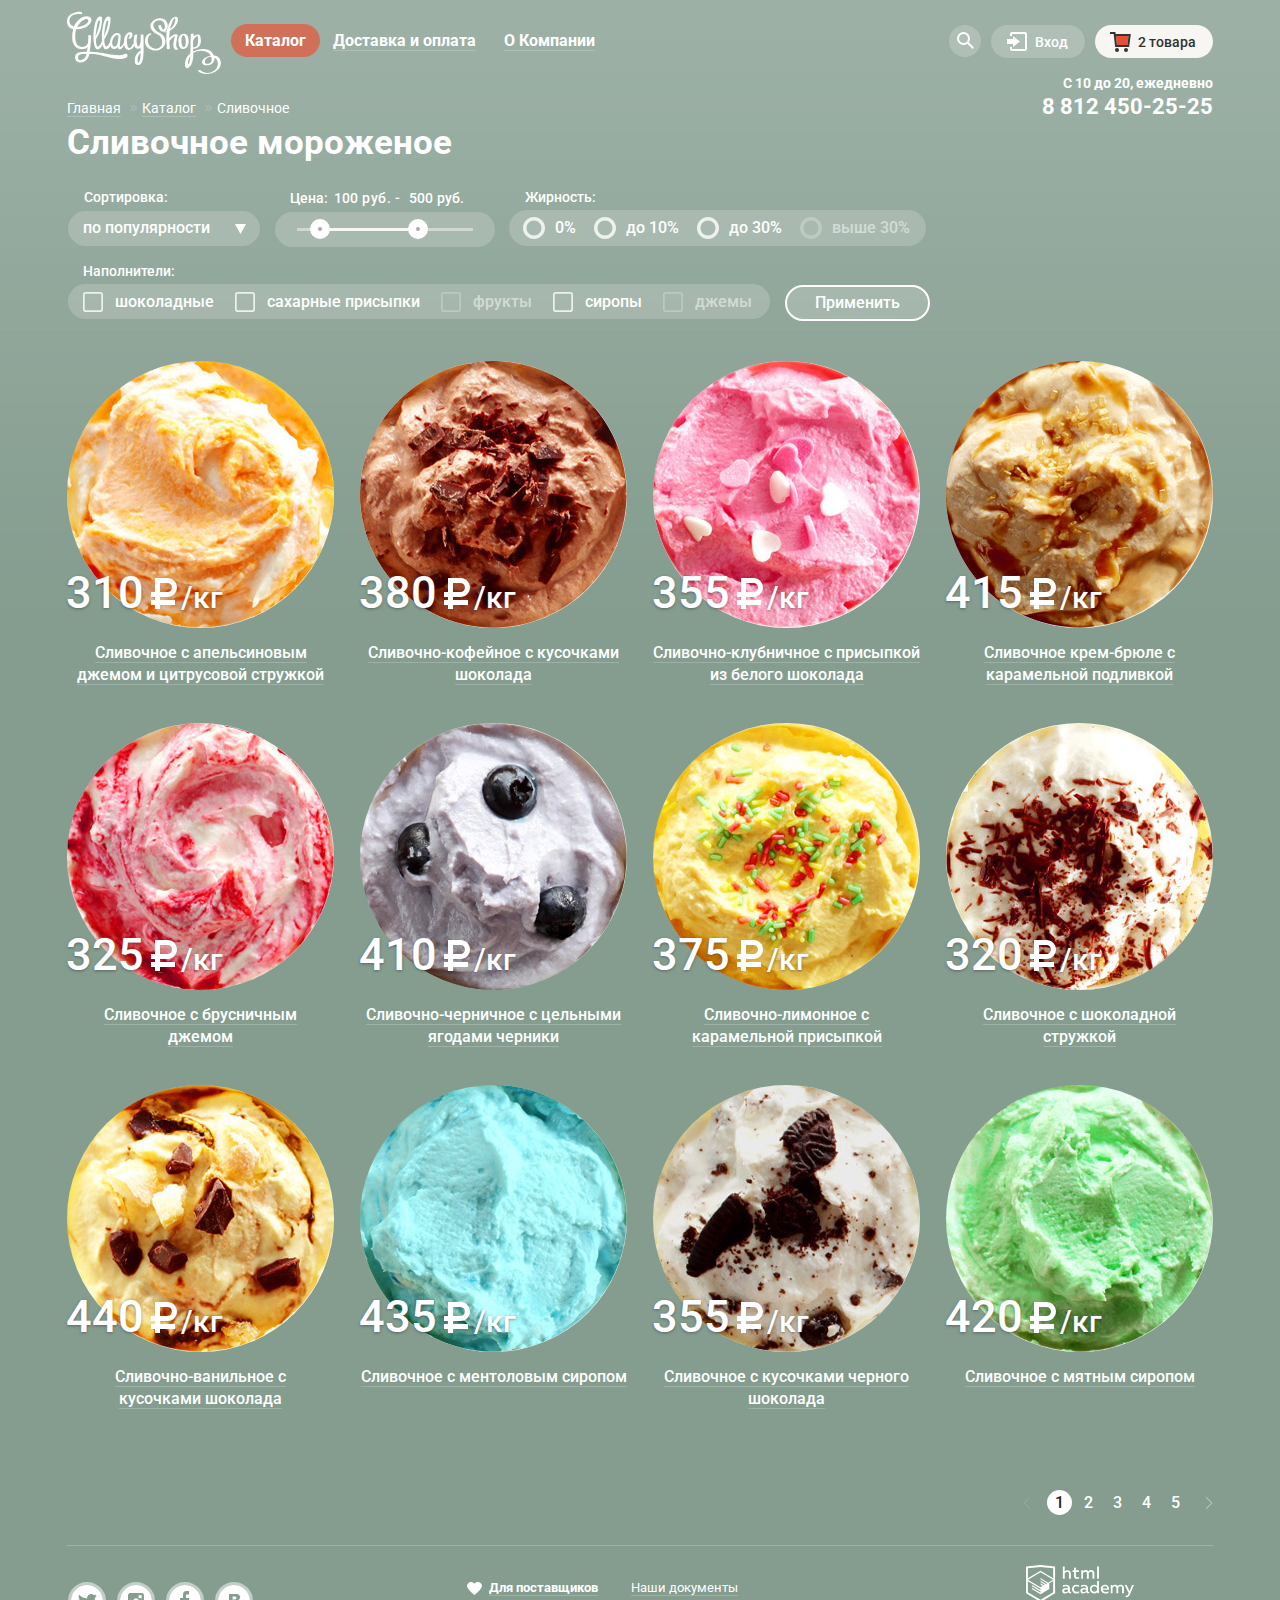
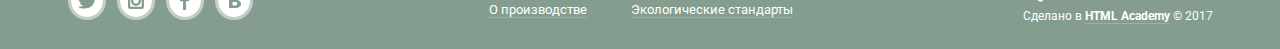
==== commit 9a38a9e4: "на третью попытку" ====
--- a/catalog.html
+++ b/catalog.html
@@ -24,11 +24,11 @@
                             <!--Всплывающий блок каталога-->
                             <div class="site-menu-background">
                                 <ul class="site-menu">
-                                    <li class="catalog-menu-element"><a href="#">Новинки</a></li>
+                                    <li class="site-menu-element"><a href="#">Новинки</a></li>
                                     <li class="catalog-element-current"><a class="catalog-link-current" href="catalog.html">Сливочное</a></li>
-                                    <li class="catalog-menu-element"><a href="#">Щербеты</a></li>
-                                    <li class="catalog-menu-element"><a href="#">Фруктовый лед</a></li>
-                                    <li class="catalog-menu-element"><a href="#">Мелорин</a></li>
+                                    <li class="site-menu-element"><a href="#">Щербеты</a></li>
+                                    <li class="site-menu-element"><a href="#">Фруктовый лед</a></li>
+                                    <li class="site-menu-element"><a href="#">Мелорин</a></li>
                                 </ul>
                             </div>
                         </li>
@@ -373,10 +373,10 @@
         <footer class="main-footer site-wrapper">
             <!--Иконки соцсетей-->
             <ul class="social-list">
-                <li><a class="social-button-tw" href="twitter.com"><span class="visually-hidden">Твиттер</span></a></li>
-                <li><a class="social-button-inst" href="instagram.com"><span class="visually-hidden">Инстаграмм</span></a></li>
-                <li><a class="social-button-fb" href="facebook.com"><span class="visually-hidden">Фейсбук</span></a></li>
-                <li><a class="social-button-vk" href="vk.com"><span class="visually-hidden">Вконтакте</span></a></li>
+                <li class="social-element"><a class="social-button-tw" href="twitter.com"><span class="visually-hidden">Твиттер</span></a></li>
+                <li class="social-element"><a class="social-button-inst" href="instagram.com"><span class="visually-hidden">Инстаграмм</span></a></li>
+                <li class="social-element"><a class="social-button-fb" href="facebook.com"><span class="visually-hidden">Фейсбук</span></a></li>
+                <li class="social-element"><a class="social-button-vk" href="vk.com"><span class="visually-hidden">Вконтакте</span></a></li>
             </ul>
             <!--Различные контакты-->
             <div class="contacts-footer">
--- a/css/main.min.css
+++ b/css/main.min.css
@@ -1 +1 @@
-body,html{margin:0;padding:0}body{font-family:"Roboto","Arial",sans-serif;color:#fff}.site-wrapper{margin:0 auto;padding:0 27px;width:1146px}.site-background{background-color:#849d8f;background-image:url(../img/slider-1.png);background-position:center 2px;background-repeat:no-repeat;-webkit-transition:background-image .5s ease,background-color .5s ease;-o-transition:background-image .5s ease,background-color .5s ease;transition:background-image .5s ease,background-color .5s ease}.site-background::before,.site-background::after{content:"";visibility:hidden}.site-background::before{background-image:url(../img/slider-2.png)}.site-background::after{background-image:url(../img/slider-3.png)}a{font-weight:700;color:#fff}.site-navigation,.site-menu,.user-navigation,.main-slides,.hits-list,.features-list,.social-list,.contacts-footer-content,.breadcrumbs-list,.catalog-list,.paginator-list{list-style:none;padding:0;margin:0}.button{display:inline-block;vertical-align:middle;text-align:center;background-image:-webkit-gradient(linear,left top,left bottom,from(#f26843),to(#e74b36));background-image:-webkit-linear-gradient(top,#f26843 0%,#e74b36 100%);background-image:-o-linear-gradient(top,#f26843 0%,#e74b36 100%);background-image:linear-gradient(to bottom,#f26843 0%,#e74b36 100%);-webkit-box-shadow:0 2px 2px 0 rgba(172,16,0,0.64);box-shadow:0 2px 2px 0 rgba(172,16,0,0.64);border-radius:25px;border:none;text-decoration:none;padding:10px 20px;color:#fff;font-weight:700;cursor:pointer}.button:hover{-webkit-box-shadow:0 2px 2px 0 rgba(172,16,0,1);box-shadow:0 2px 2px 0 rgba(172,16,0,1);background:-webkit-gradient(linear,left top,left bottom,from(#f58669),to(#ec6f5e));background:-webkit-linear-gradient(top,#f58669 0%,#ec6f5e 100%);background:-o-linear-gradient(top,#f58669 0%,#ec6f5e 100%);background:linear-gradient(to bottom,#f58669 0%,#ec6f5e 100%)}.button:active{background:-webkit-gradient(linear,left top,left bottom,from(#c73f2c),to(#e1613e));background:-webkit-linear-gradient(top,#c73f2c 0%,#e1613e 100%);background:-o-linear-gradient(top,#c73f2c 0%,#e1613e 100%);background:linear-gradient(to bottom,#c73f2c 0%,#e1613e 100%);-webkit-box-shadow:inset 0 2px 2px rgba(172,16,0,1);box-shadow:inset 0 2px 2px rgba(172,16,0,1)}.site-seacrh input[type="search"],.site-entry-background input[type="email"],input[type="password"],.form-send input[type="email"],.feedback input[type="text"],input[type="email"]{height:38px;border-radius:5px;-webkit-box-sizing:border-box;box-sizing:border-box;border:1px solid rgba(178,178,178,0.6);-webkit-box-shadow:none;box-shadow:none}.visually-hidden{position:absolute;width:1px;height:1px;border:0;padding:0;clip:rect(0 0 0 0);overflow:hidden}.main-header{display:-webkit-box;display:-ms-flexbox;display:flex;-webkit-box-orient:vertical;-webkit-box-direction:normal;-ms-flex-direction:column;flex-direction:column;-webkit-box-pack:justify;-ms-flex-pack:justify;justify-content:space-between;position:relative}.main-navigation{display:-webkit-box;display:-ms-flexbox;display:flex;-webkit-box-orient:horizontal;-webkit-box-direction:normal;-ms-flex-direction:row;flex-direction:row;-webkit-box-align:center;-ms-flex-align:center;align-items:center}.main-header-logo{display:inline-block;vertical-align:top;margin-top:11px;-ms-flex-item-align:center;-ms-grid-row-align:center;align-self:center}_:-ms-fullscreen,:root .main-header-logo{margin-left:13px}.header-navigation-wrapper{width:100%;display:-webkit-box;display:-ms-flexbox;display:flex;-webkit-box-pack:justify;-ms-flex-pack:justify;justify-content:space-between;margin-top:3px}.site-navigation{display:-webkit-box;display:-ms-flexbox;display:flex;-ms-flex-wrap:wrap;flex-wrap:wrap;-webkit-box-align:center;-ms-flex-align:center;align-items:center;-ms-flex-preferred-size:450px;flex-basis:450px;margin-left:10px}.site-navigation-element{margin-right:1px;padding:7px 14px 7px 13px;border-radius:20px}.site-navigation-link{display:block;vertical-align:middle;text-decoration:none;border-bottom:1px solid rgba(255,255,255,0.2);font-size:16px;line-height:18px;font-weight:700}.site-navigation-element:hover{background-color:#f7f6f3}.site-navigation-element:active{background-color:rgba(248,247,244,0.988);-webkit-box-shadow:inset 0 2px 1px 0 rgba(105,105,105,0.9);box-shadow:inset 0 2px 1px 0 rgba(105,105,105,0.9)}.site-navigation-element:hover .site-navigation-link{border-bottom:none;color:#323232}.site-navigation-element:first-child{position:relative}.site-navigation-element:hover .site-menu-background{display:block}.site-menu-background{display:none;position:absolute;background-color:transparent;top:23px;left:-7px;width:143px;height:15px}.site-menu{position:absolute;top:14px;left:-1px;width:143px;min-height:171px;background-color:#f8f7f4;border-radius:5px;-webkit-box-shadow:0 20px 20px 0 rgba(0,0,0,0.4);box-shadow:0 20px 20px 0 rgba(0,0,0,0.4);z-index:50}.site-menu .main-menu-element:hover:not(:first-child){background-color:#fbded8}.site-menu .main-menu-element:active:not(:first-child){background-color:#f6b5a5}.site-menu a{color:#323232;text-decoration:none;font-size:14px;line-height:16px;font-weight:400}.site-menu li{padding:4px 20px 9px 21px}.site-menu li:nth-of-type(1) a{font-weight:700}.site-menu li:nth-of-type(1){border-bottom:1px solid rgba(50,50,50,0.2);margin-right:9px;margin-left:6px;padding:9px 14px 11px 15px}.site-menu li:nth-of-type(2){padding-top:8px}.user-navigation{display:-webkit-box;display:-ms-flexbox;display:flex;-webkit-box-pack:end;-ms-flex-pack:end;justify-content:flex-end;-ms-flex-wrap:wrap;flex-wrap:wrap;-webkit-box-align:center;-ms-flex-align:center;align-items:center;-ms-flex-preferred-size:450px;flex-basis:450px}.user-navigation li{display:block;vertical-align:middle;text-align:center;margin-left:9px;font-size:14px;line-height:16px;font-weight:500}.icon-search{position:relative;max-width:25px;background-color:rgba(255,255,255,0.2);opacity:1;border-radius:50%;padding:16px}.icon-search span{display:inline-block;vertical-align:middle}.icon-search::before{position:absolute;content:"";background-image:url(../img/svg-gllacy/loupe.svg);background-repeat:no-repeat;background-position:0 0;left:7px;top:7px;width:22px;height:21px}.icon-search:hover{position:relative;background-color:#f8f7f4}.icon-search:hover::before{background-image:url(../img/svg-gllacy/loupe-active.svg)}.icon-login{position:relative;max-width:100px;background-color:rgba(255,255,255,0.2);opacity:1;border-radius:20px;padding:8px 17px}.icon-login span{position:relative;display:inline-block;vertical-align:middle;padding-left:27px}.icon-login span::before{position:absolute;content:"";background-image:url(../img/svg-gllacy/white-entrance.svg);background-repeat:no-repeat;background-position:0 0;left:-1px;top:-2px;width:21px;height:20px}.icon-login:hover{position:relative;background-color:#f8f7f4;color:#323232}.icon-login:hover span::before{background-image:url(../img/svg-gllacy/entrance.svg)}.icon-basket-empty{max-width:100px;background-color:rgba(255,255,255,0.2);opacity:1;border-radius:20px;padding:8px 17px 8px 16px}.icon-basket-empty span{position:relative;display:inline-block;vertical-align:middle;padding-left:27px}.icon-basket-empty span::before{position:absolute;content:"";background-image:url(../img/svg-gllacy/basket.svg);background-repeat:no-repeat;background-position:0 0;left:-1px;top:-2px;width:22px;height:21px}.icon-basket-empty:hover{position:relative;background-color:#f8f7f4;color:#323232}.icon-basket-empty:hover span::before{background-image:url(../img/svg-gllacy/basket-active.svg)}.icon-search:hover .site-search-background{display:block}.site-search-background{display:none;position:absolute;right:0;top:32px;background-color:transparent;width:341px;height:5px}.site-seacrh{position:absolute;right:0;top:4px;width:341px;min-height:84px;border-radius:6px;background-color:#f8f7f4;-webkit-box-shadow:0 20px 20px 0 rgba(0,0,0,0.4);box-shadow:0 20px 20px 0 rgba(0,0,0,0.4);z-index:50}.site-seacrh input[type="search"]{width:311px;height:44px;margin:20px 15px;padding-left:13px;z-index:100;outline:none}.site-seacrh input[type="search"]::-webkit-input-placeholder{font-size:14px;line-height:24px;font-weight:400;text-align:left;color:#999;opacity:.9}.site-seacrh input[type="search"]:-ms-input-placeholder{font-size:14px;line-height:24px;font-weight:400;text-align:left;color:#999;opacity:.9}.site-seacrh input[type="search"]::-ms-input-placeholder{font-size:14px;line-height:24px;font-weight:400;text-align:left;color:#999;opacity:.9}.site-seacrh input[type="search"]::placeholder{font-size:14px;line-height:24px;font-weight:400;text-align:left;color:#999;opacity:.9}.site-seacrh input[type="search"]:hover{-webkit-box-shadow:inset 0 0 0 1px rgba(172,172,172,0.5);box-shadow:inset 0 0 0 1px rgba(172,172,172,0.5)}.site-seacrh input[type="search"]:focus{-webkit-box-shadow:inset 0 0 0 1px rgba(46,136,228,0.52);box-shadow:inset 0 0 0 1px rgba(46,136,228,0.52)}.icon-login:hover .site-entry-background{display:block}.site-entry-background{display:none;position:absolute;right:-1px;top:32px;background-color:transparent;width:278px;height:5px}.site-entry{position:absolute;right:0;top:4px;width:277px;min-height:214px;border-radius:6px;background-color:#f8f7f4;-webkit-box-shadow:0 20px 20px 0 rgba(0,0,0,0.4);box-shadow:0 20px 20px 0 rgba(0,0,0,0.4);z-index:50}.site-entry input[type="email"],input[type="password"]{width:241px;height:44px;margin:20px 20px 0 19px;padding-left:14px;z-index:100;outline:none}.site-entry input[type="email"]::-webkit-input-placeholder,.site-entry input[type="password"]::-webkit-input-placeholder{font-size:14px;line-height:24px;font-weight:400;text-align:left;color:#999;opacity:.9}.site-entry input[type="email"]:-ms-input-placeholder,.site-entry input[type="password"]:-ms-input-placeholder{font-size:14px;line-height:24px;font-weight:400;text-align:left;color:#999;opacity:.9}.site-entry input[type="email"]::-ms-input-placeholder,.site-entry input[type="password"]::-ms-input-placeholder{font-size:14px;line-height:24px;font-weight:400;text-align:left;color:#999;opacity:.9}.site-entry input[type="email"]::placeholder,.site-entry input[type="password"]::placeholder{font-size:14px;line-height:24px;font-weight:400;text-align:left;color:#999;opacity:.9}.site-entry input[type="email"]:hover,input[type="password"]:hover{-webkit-box-shadow:inset 0 0 0 1px rgba(172,172,172,0.5);box-shadow:inset 0 0 0 1px rgba(172,172,172,0.5)}.site-entry input[type="email"]:focus,input[type="password"]:focus{-webkit-box-shadow:inset 0 0 0 1px rgba(46,136,228,0.52);box-shadow:inset 0 0 0 1px rgba(46,136,228,0.52)}.site-entry div{display:-webkit-box;display:-ms-flexbox;display:flex;-webkit-box-orient:horizontal;-webkit-box-direction:normal;-ms-flex-direction:row;flex-direction:row;-ms-flex-pack:distribute;justify-content:space-around;-webkit-box-align:center;-ms-flex-align:center;align-items:center;-ms-flex-preferred-size:245px;flex-basis:245px;-ms-flex-wrap:wrap;flex-wrap:wrap;z-index:100}.site-entry p{display:-webkit-box;display:-ms-flexbox;display:flex;-webkit-box-orient:vertical;-webkit-box-direction:normal;-ms-flex-direction:column;flex-direction:column;-webkit-box-pack:center;-ms-flex-pack:center;justify-content:center;-webkit-box-align:start;-ms-flex-align:start;align-items:flex-start;margin:17px 9px 0 0}.site-entry .button{font-size:18px;line-height:24px;padding:11px 25px 9px;margin:20px 0 1px 9px;border-radius:20px}.site-entry a{color:#323232;font-size:13px;line-height:13px;font-weight:400;text-decoration:none;border-bottom:1px solid rgba(50,50,50,0.3);margin-top:4px;margin-bottom:3px}.site-entry a:hover,.site-entry a:active{color:#e84d37;border-bottom:1px solid rgba(232,77,55,0.3)}.phone{position:absolute;text-align:right;width:190px;top:75px;right:27px;font-size:14px;line-height:16px;font-weight:700;margin-top:0;margin-bottom:0;margin-right:0}.phone a{display:inline-block;vertical-align:middle;text-align:left;font-size:22px;line-height:24px;text-decoration:none;margin-top:4px;margin-right:0}.container{display:-webkit-box;display:-ms-flexbox;display:flex;-webkit-box-orient:vertical;-webkit-box-direction:normal;-ms-flex-direction:column;flex-direction:column;-webkit-box-pack:justify;-ms-flex-pack:justify;justify-content:space-between}.slider{position:relative;padding-top:275px;text-align:center;margin-bottom:42px}.icecream-slide{display:none}.main-slides h3{font-weight:700;font-size:60px;line-height:60.35px;width:700px;margin:40px auto 0}.main-slides a{font-size:32px;line-height:44px;padding:10px 40px;margin-top:29px;text-shadow:0 2px 5px rgba(160,32,11,0.76);border-radius:50px;outline:none}.main-slides a:focus{-webkit-box-shadow:0 0 0 2px rgba(46,136,228,0.3);box-shadow:0 0 0 2px rgba(46,136,228,0.3)}.slider-controls label::before{content:"";display:inline-block;width:17px;height:17px;margin-right:8px;vertical-align:middle;background-color:transparent;border:2px solid #fff;border-radius:50%;cursor:pointer}.slider-controls{position:absolute;bottom:21px;left:0;z-index:20;font-size:0}.slider-controls label:hover::before{background-color:rgba(248,247,244,0.4)}_:-ms-fullscreen,:root .slider-controls{margin-left:13px}#product-1:checked ~ .site-background #slide1,#product-2:checked ~ .site-background #slide2,#product-3:checked ~ .site-background #slide3{display:block}#product-1:checked ~ .site-background label[for="product-1"]::before,#product-2:checked ~ .site-background label[for="product-2"]::before,#product-3:checked ~ .site-background label[for="product-3"]::before{background-color:#fff}#product-1:checked ~ .site-background{background-color:#849d8f;background-image:url(../img/slider-1.png)}#product-2:checked ~ .site-background{background-color:#8996a6;background-image:url(../img/slider-2.png)}#product-3:checked ~ .site-background{background-color:#9d8b84;background-image:url(../img/slider-3.png)}.columns{display:-webkit-box;display:-ms-flexbox;display:flex;-webkit-box-orient:horizontal;-webkit-box-direction:normal;-ms-flex-direction:row;flex-direction:row;-webkit-box-pack:justify;-ms-flex-pack:justify;justify-content:space-between;margin-bottom:23px}.columns .first-column{width:560px;min-height:230px;background-color:#b13956;background-image:url(../img/raspberries-background.jpg);background-position:-50px -94px;background-repeat:no-repeat;border-radius:15px}.columns .second-column{width:560px;min-height:230px;background-color:#532d1c;background-image:url(../img/chocolate-background.jpg);background-position:-218px -104px;background-repeat:no-repeat;border-radius:15px}.columns h2{font-size:35px;line-height:41px;font-weight:700;margin-top:16px;margin-left:19px;margin-bottom:5px}.columns p{font-size:18px;line-height:22px;font-weight:700;margin:15px 25px 0 20px}.columns a{font-size:18px;line-height:24px;margin-top:44px}.first-column a{margin-left:375px;margin-right:21px;outline:none;padding:10px 22px 12px}.second-column a{margin-left:351px;margin-right:20px;outline:none;padding:10px 21px 12px}.first-column a:focus,.second-column a:focus{-webkit-box-shadow:0 0 0 2px rgba(46,136,228,0.3);box-shadow:0 0 0 2px rgba(46,136,228,0.3)}.hits{display:-webkit-box;display:-ms-flexbox;display:flex;-webkit-box-orient:vertical;-webkit-box-direction:normal;-ms-flex-direction:column;flex-direction:column;-webkit-box-pack:justify;-ms-flex-pack:justify;justify-content:space-between;margin-bottom:28px}.hits-list{display:-webkit-box;display:-ms-flexbox;display:flex;-ms-flex-wrap:wrap;flex-wrap:wrap;-webkit-box-orient:horizontal;-webkit-box-direction:normal;-ms-flex-direction:row;flex-direction:row;-webkit-box-pack:justify;-ms-flex-pack:justify;justify-content:space-between}.hits-item{display:-webkit-box;display:-ms-flexbox;display:flex;position:relative;-webkit-box-orient:vertical;-webkit-box-direction:normal;-ms-flex-direction:column;flex-direction:column;-webkit-box-pack:start;-ms-flex-pack:start;justify-content:flex-start;-ms-flex-preferred-size:267px;flex-basis:267px;min-height:350px}.hits-item::before{display:none;content:"";position:absolute;top:10px;left:-14px;border-radius:5px;background-color:#f8f7f4;opacity:.2;width:294px;height:100%;padding-bottom:55px;-webkit-box-shadow:0 20px 20px 0 rgba(0,0,0,0.4);box-shadow:0 20px 20px 0 rgba(0,0,0,0.4);z-index:20}.hits-item:hover::before{display:block}.hits-item:hover a{display:block;margin-bottom:-50px}.hits-item-title{font-size:16px;line-height:22px;font-weight:500;text-align:center;margin-bottom:0;margin-top:10px;-webkit-box-ordinal-group:2;-ms-flex-order:1;order:1}.hits-item-title span{border-bottom:1px solid rgba(255,255,255,0.2)}.hits-list img{border-radius:50%}.hits-item-image{position:relative;margin-bottom:0}.hits-item-image::before{position:absolute;content:"";background-image:url(../img/svg-gllacy/hit.svg);background-repeat:no-repeat;background-position:0 0;top:0;left:0;width:65px;height:65px}.hits-item-image .hits-item-price{position:absolute;min-width:280px;top:209px;left:-1px;font-size:45px;line-height:45px;font-weight:500;text-shadow:0 1px 3px rgba(49,50,53,0.5);margin-right:0}.hits-item-image .hits-item-weight{background-image:url(../img/svg-gllacy/ruble.svg);background-repeat:no-repeat;background-position:5px 1px;display:inline-block;width:50px;font-size:30px;line-height:45px;font-weight:500;text-shadow:0 1px 3px rgba(49,50,53,0.5);padding-left:37px;margin-left:0}.hits-list a{display:none;font-size:18px;line-height:24px;margin-top:10px;padding:7px 18px 11px;-ms-flex-item-align:center;-ms-grid-row-align:center;align-self:center;-webkit-box-ordinal-group:3;-ms-flex-order:2;order:2;z-index:50;-webkit-box-shadow:0 1px 2px 0 rgba(172,16,0,0.004);box-shadow:0 1px 2px 0 rgba(172,16,0,0.004)}.features{display:-webkit-box;display:-ms-flexbox;display:flex;-webkit-box-orient:vertical;-webkit-box-direction:normal;-ms-flex-direction:column;flex-direction:column;-webkit-box-pack:center;-ms-flex-pack:center;justify-content:center;-ms-flex-wrap:wrap;flex-wrap:wrap;width:1146px;min-height:308px;background-color:#ebe0c8;background-image:url(../img/wafer.jpg);border-radius:15px;color:#323232;margin-bottom:37px}.features-list{display:-webkit-box;display:-ms-flexbox;display:flex;-webkit-box-orient:horizontal;-webkit-box-direction:normal;-ms-flex-direction:row;flex-direction:row;-webkit-box-pack:start;-ms-flex-pack:start;justify-content:flex-start;-ms-flex-line-pack:start;align-content:flex-start;min-height:192px;-ms-flex-wrap:wrap;flex-wrap:wrap;padding:0;margin-left:0;margin-right:15px}.features-element{position:relative;-ms-flex-line-pack:justify;align-content:space-between;-ms-flex-preferred-size:500px;flex-basis:500px;padding:0 0 0 47.2px;margin:0 0 22px 18px}.features h2{width:100%;text-align:left;-ms-flex-item-align:start;align-self:flex-start;font-size:24px;line-height:30px;font-weight:500;letter-spacing:.185px;padding:21px 0 21px 20px;margin:0}.features-list p{text-align:left;font-size:16px;line-height:22px;font-weight:400;margin:0 7px 0 12px;letter-spacing:.05px}.icon-icecream::before{position:absolute;content:"";background-image:url(../img/svg-gllacy/ice-cream.svg);background-repeat:no-repeat;background-position:0 0;top:-13px;left:2px;width:50px;height:50px}.icon-cow::before{position:absolute;content:"";background-image:url(../img/svg-gllacy/cow.svg);background-repeat:no-repeat;background-position:0 0;top:-13px;left:2px;width:50px;height:50px}.icon-leaf::before{position:absolute;content:"";background-image:url(../img/svg-gllacy/eco.svg);background-repeat:no-repeat;background-position:0 0;top:-13px;left:2px;width:50px;height:50px}.icon-thermometer::before{position:absolute;content:"";background-image:url(../img/svg-gllacy/thermometer.svg);background-repeat:no-repeat;background-position:0 0;top:-13px;left:2px;width:50px;height:50px}.news{width:560px;min-height:220px;background-color:#fff;background-image:url(../img/strawberry-background.jpg);background-repeat:no-repeat;background-position:-51px -86px;border-radius:15px}.news h2{color:#000;font-size:16px;line-height:22px;font-weight:500;margin-top:24px;margin-left:20px;margin-bottom:0;padding-bottom:0}.news a{display:inline-block;color:#000;font-size:24px;line-height:30px;font-weight:700;margin-top:4px;margin-left:20px;margin-right:230px}.news a:hover,.news a:active{color:#e84d37;-webkit-text-decoration:underline rgba(232,77,55,0.3);text-decoration:underline rgba(232,77,55,0.3)}.form-send{width:560px;min-height:220px;background-color:#f8f7f4;background-image:url(../img/formsend-gradient.png);background-position:-4px 8px;border-radius:15px;padding:0}.form-send-background{width:550px;min-height:210px;background-color:#f8f7f4;background-repeat:no-repeat;background-position:50% 50%;border-radius:15px;margin:5px}.form-send-background p{font-size:16px;line-height:22px;font-weight:400;color:#5a5a5a;margin:0;padding-top:30px;padding-left:23px;padding-right:10px}.send button{font-size:18px;line-height:24px;margin-left:8px;margin-bottom:5px;outline:none;padding:9px 19px 11px 18px}.send button:focus{-webkit-box-shadow:0 0 0 2px rgba(46,136,228,0.3);box-shadow:0 0 0 2px rgba(46,136,228,0.3)}.send input[type="email"]{width:368px;height:45px;padding-left:13px;margin-left:22px;margin-top:36px;outline:none}.send input[type="email"]::-webkit-input-placeholder{font-size:16px;line-height:24px;font-weight:400;text-align:left;color:#999;opacity:.9}.send input[type="email"]:-ms-input-placeholder{font-size:16px;line-height:24px;font-weight:400;text-align:left;color:#999;opacity:.9}.send input[type="email"]::-ms-input-placeholder{font-size:16px;line-height:24px;font-weight:400;text-align:left;color:#999;opacity:.9}.send input[type="email"]::placeholder{font-size:16px;line-height:24px;font-weight:400;text-align:left;color:#999;opacity:.9}.send input[type="email"]:hover{-webkit-box-shadow:inset 0 0 0 1px rgba(172,172,172,0.5);box-shadow:inset 0 0 0 1px rgba(172,172,172,0.5)}.send input[type="email"]:focus{-webkit-box-shadow:inset 0 0 0 1px rgba(46,136,228,0.52);box-shadow:inset 0 0 0 1px rgba(46,136,228,0.52)}.map{position:relative;top:0;left:0;width:100%;min-height:428px;border:0;background-image:url(../img/map.jpg);background-position:50% 0;background-size:cover;background-repeat:no-repeat;margin-top:18px;margin-bottom:3px}.google-map{margin-bottom:-5px;width:100%;min-height:428px;border:0}.map .site-wrapper{display:-webkit-box;display:-ms-flexbox;display:flex;-webkit-box-orient:horizontal;-webkit-box-direction:normal;-ms-flex-direction:row;flex-direction:row;-webkit-box-pack:end;-ms-flex-pack:end;justify-content:flex-end;-webkit-box-align:center;-ms-flex-align:center;align-items:center}.map-content{position:absolute;top:62px;padding:0;width:302px;min-height:305px;background-color:#fffffe;border-radius:15px}_:-ms-fullscreen,:root .map-content{position:relative;top:62px;left:0}_:-ms-fullscreen,:root .google-map{position:absolute}.map-content p{display:inline-block;text-align:left;font-size:14px;line-height:20px;font-weight:400;color:#323232;margin:29px 0 1px 25px}.map-content span{display:inline-block;font-size:18px;line-height:24px;font-weight:700;color:#323232;margin:0 40px 0 25px}.map-content p:nth-of-type(2){margin:18px 80px 0 25px}.map-content a{display:inline-block;font-size:18px;line-height:24px;font-weight:700;color:#323232;text-decoration:none;margin:4px 0 0 25px}.map-content p:nth-of-type(3){margin:2px 80px 0 25px}.map-content .button{font-size:18px;line-height:24px;color:#fff;margin:23px 0 0 26px;padding:10px 27px 11px;outline:none}.map-content .button:focus{-webkit-box-shadow:0 0 0 2px rgba(46,136,228,0.3);box-shadow:0 0 0 2px rgba(46,136,228,0.3)}.main-footer{display:-webkit-box;display:-ms-flexbox;display:flex;-webkit-box-orient:horizontal;-webkit-box-direction:normal;-ms-flex-direction:row;flex-direction:row;-webkit-box-pack:justify;-ms-flex-pack:justify;justify-content:space-between;-webkit-box-align:center;-ms-flex-align:center;align-items:center;padding-bottom:24px}.social-list{display:-webkit-box;display:-ms-flexbox;display:flex;-webkit-box-orient:horizontal;-webkit-box-direction:normal;-ms-flex-direction:row;flex-direction:row;-webkit-box-pack:justify;-ms-flex-pack:justify;justify-content:flex-start;-ms-flex-wrap:wrap;flex-wrap:wrap;width:266px;margin-top:29px}.social-list li{width:32px;height:32px;border:3px solid rgba(255,255,255,0.502);border-radius:50%;margin:2px 10px 2px 1px;padding:0}.social-list li a{display:inline-block}.social-list li:hover{border:3px solid rgba(255,255,255,0.702)}.social-list li:active a{border-radius:50%;-webkit-box-shadow:inset 0 2px 1px 0 rgba(136,136,136,0.8);box-shadow:inset 0 2px 1px 0 rgba(136,136,136,0.8)}.social-list li:focus{border-radius:50%;-webkit-box-shadow:0 0 0 2px rgba(46,136,228,0.3);box-shadow:0 0 0 2px rgba(46,136,228,0.3)}.social-list .social-button-tw{width:32px;height:32px;background-image:url(../img/svg-gllacy/twitter.svg)}.social-list .social-button-inst{width:32px;height:32px;background-image:url(../img/svg-gllacy/instagram.svg)}.social-list .social-button-fb{width:32px;height:32px;background-image:url(../img/svg-gllacy/fb.svg)}.social-list .social-button-vk{width:32px;height:32px;background-image:url(../img/svg-gllacy/vk.svg)}.contacts-footer{display:-webkit-box;display:-ms-flexbox;display:flex;-webkit-box-orient:vertical;-webkit-box-direction:normal;-ms-flex-direction:column;flex-direction:column;-webkit-box-pack:center;-ms-flex-pack:center;justify-content:center;-ms-flex-line-pack:start;align-content:flex-start;-ms-flex-preferred-size:560px;flex-basis:560px;margin-left:1px;margin-top:26px;padding:0}.contacts-footer-content{text-align:left;display:-webkit-box;display:-ms-flexbox;display:flex;-webkit-box-orient:horizontal;-webkit-box-direction:normal;-ms-flex-direction:row;flex-direction:row;-webkit-box-pack:justify;-ms-flex-pack:justify;justify-content:space-between;-ms-flex-line-pack:center;align-content:center;-ms-flex-wrap:wrap;flex-wrap:wrap;min-height:40px;padding:0 119px 0 100px;margin:0}.contacts-link{min-width:170px;padding:0;margin:0}.contacts-link a:hover,.contacts-link a:active{color:#ffbc9e;border-bottom:1px solid #ffbc9e}.contacts-link a{font-size:13px;line-height:22px;font-weight:400;text-decoration:none;border-bottom:1px solid rgba(255,255,255,0.2);padding:0;margin:0}.contacts-link:nth-child(odd) a{margin:0 0 0 29px}.icon-heart a{font-weight:700}.icon-heart{position:relative}.icon-heart a::before{position:absolute;content:"";top:5px;left:7px;background-image:url(../img/svg-gllacy/heart.svg);background-position:0 0;background-repeat:no-repeat;width:15px;height:15px}.footer-copyright{text-align:center;width:267px;margin:16px 0 0;padding-left:0}.footer-copyright p{text-align:right;font-size:12px;line-height:18px;font-weight:400;color:#fff;padding:0;margin:0}.main-footer-link{text-decoration:none;border-bottom:1px solid rgba(255,255,255,0.2)}.main-footer-link:hover,.main-footer-link:active{color:#ffbc9e;border-bottom:1px solid #ffbc9e}.overlay{display:none;position:fixed;top:0;left:0;width:100%;height:100%;background-color:rgba(50,50,50,0.302);z-index:50}.feedback{display:none;position:fixed;top:339px;left:50%;width:430px;min-height:400px;background-color:#f8f7f4;border-radius:10px;padding:17px 24px 26px;margin-left:-238px;z-index:100}@-webkit-keyframes bounce{0%{opacity:0}20%{opacity:.2}40%{opacity:.4}60%{opacity:.6}80%{opacity:.8}100%{opacity:1}}@keyframes bounce{0%{opacity:0}20%{opacity:.2}40%{opacity:.4}60%{opacity:.6}80%{opacity:.8}100%{opacity:1}}.feedback-show{display:block;-webkit-animation-name:bounce;animation-name:bounce;-webkit-animation-duration:.5s;animation-duration:.5s}@-webkit-keyframes shake{0%,100%{-webkit-transform:translateY(0);transform:translateY(0)}10%,30%,50%,70%,90%{-webkit-transform:translateY(-50px);transform:translateY(-50px)}20%,40%,60%,80%{-webkit-transform:translateY(50px);transform:translateY(50px)}}@keyframes shake{0%,100%{-webkit-transform:translateY(0);transform:translateY(0)}10%,30%,50%,70%,90%{-webkit-transform:translateY(-50px);transform:translateY(-50px)}20%,40%,60%,80%{-webkit-transform:translateY(50px);transform:translateY(50px)}}.feedback-error{-webkit-animation-name:shake;animation-name:shake;-webkit-animation-duration:.5s;animation-duration:.5s}.overlay-show{display:block}.feedback .feedback-title{position:relative;font-size:24px;line-height:28px;font-weight:500;letter-spacing:.1px;color:#323232}.feedback .close{position:absolute;background-color:transparent;background-image:url(../img/svg-gllacy/cross-big.svg);background-position:50% 50%;background-repeat:no-repeat;border:none;width:18px;height:18px;top:15px;right:16px}.form-feedback{margin-top:19px}.form-feedback input[type="text"],input[type="email"],textarea{padding:14px;margin-bottom:20px;border-radius:5px;outline:none}.form-feedback input[type="text"]::-webkit-input-placeholder,.form-feedback input[type="email"]::-webkit-input-placeholder,.form-feedback textarea::-webkit-input-placeholder{font-size:16px;line-height:24px;font-weight:400;text-align:left;color:#999;opacity:.9}.form-feedback input[type="text"]:-ms-input-placeholder,.form-feedback input[type="email"]:-ms-input-placeholder,.form-feedback textarea:-ms-input-placeholder{font-size:16px;line-height:24px;font-weight:400;text-align:left;color:#999;opacity:.9}.form-feedback input[type="text"]::-ms-input-placeholder,.form-feedback input[type="email"]::-ms-input-placeholder,.form-feedback textarea::-ms-input-placeholder{font-size:16px;line-height:24px;font-weight:400;text-align:left;color:#999;opacity:.9}.form-feedback input[type="text"]::placeholder,.form-feedback input[type="email"]::placeholder,.form-feedback textarea::placeholder{font-size:16px;line-height:24px;font-weight:400;text-align:left;color:#999;opacity:.9}.form-feedback input[type="text"]:hover,input[type="email"]:hover,textarea:hover{-webkit-box-shadow:inset 0 0 0 1px rgba(172,172,172,0.5);box-shadow:inset 0 0 0 1px rgba(172,172,172,0.5)}.form-feedback input[type="text"]:focus,input[type="email"]:focus,textarea:focus{-webkit-box-shadow:inset 0 0 0 1px rgba(46,136,228,0.52);box-shadow:inset 0 0 0 1px rgba(46,136,228,0.52)}.form-feedback input[type="text"],input[type="email"]{width:267px;height:44px}.form-feedback textarea{letter-spacing:.1px;border:1px solid rgba(178,178,178,0.6);padding-top:8px;padding-bottom:18px;width:398px;height:127px;margin-bottom:21px}.form-feedback .button{font-size:18px;line-height:24px;margin-left:291px;padding:10px 24px;outline:none}.form-feedback .button:focus{-webkit-box-shadow:0 0 0 2px rgba(46,136,228,0.3);box-shadow:0 0 0 2px rgba(46,136,228,0.3)}.inner-page{font-family:"Roboto","Arial",sans-serif;background-image:url(../img/illumination.png);background-size:100% 647px;background-position:50% 0;background-repeat:no-repeat;background-color:#849d8f;width:100%;height:647px;color:#fff}_:-ms-fullscreen,:root .inner-page .main-header-logo{margin-left:0}.inner-page .link-current{background:#d07058;padding:8px 15px;-webkit-box-shadow:none;box-shadow:none;border-radius:20px;text-decoration:none;padding:7px 14px}.inner-page .site-navigation-element{margin-left:0}.inner-page .element-current{margin-left:0}.inner-page .link-current{outline:none}.inner-page .link-current:focus{-webkit-box-shadow:0 0 0 2px rgba(46,136,228,0.3);box-shadow:0 0 0 2px rgba(46,136,228,0.3)}.element-current{position:relative}.element-current:hover .site-menu-background{display:block}.inner-page .site-menu-background{display:none;position:absolute;background-color:transparent;top:23px;left:-7px;width:143px;height:15px}.inner-page .site-menu{position:absolute;top:7px;left:-1px;width:143px;min-height:171px;background-color:#f8f7f4;border-radius:5px;-webkit-box-shadow:0 20px 20px 0 rgba(0,0,0,0.4);box-shadow:0 20px 20px 0 rgba(0,0,0,0.4);z-index:50}.inner-page .catalog-element-current{background-color:#d07058}.inner-page .catalog-menu-element:hover:not(:first-child){background-color:#fbded8}.inner-page .catalog-menu-element:active:not(:first-child){background-color:#f6b5a5}.inner-page .catalog-element-current .catalog-link-current{color:#fff}.inner-page .site-menu a{color:#323232;text-decoration:none;font-size:14px;line-height:16px;font-weight:400}.inner-page .site-menu li{padding:4px 20px 9px 21px}.inner-page .site-menu li:nth-of-type(1) a{font-weight:700}.inner-page .site-menu li:nth-of-type(1){border-bottom:1px solid rgba(50,50,50,0.2);margin-right:9px;margin-left:6px;padding:9px 14px 11px 15px}.inner-page .site-menu li:nth-of-type(2){padding-top:8px}.icon-basket-full{max-width:100px;background-color:#f7f6f3;opacity:1;border-radius:20px;padding:8px 17px 8px 16px}.icon-basket-full .two-products{position:relative;font-size:14px;line-height:16px;font-weight:500;display:inline-block;vertical-align:middle;color:#323232;padding-left:27px}.icon-basket-full .two-products::before{position:absolute;content:"";background-image:url(../img/svg-gllacy/basket-red.svg);background-repeat:no-repeat;background-position:0 0;left:-1px;top:-2px;width:22px;height:21px}.icon-basket-full{position:relative}.icon-basket-full:hover .site-basket-background{display:block}.site-basket-background{display:none;position:absolute;right:0;top:31px;background-color:transparent;width:540px;height:6px}.site-basket{position:absolute;right:0;top:5px;width:540px;height:242px;border-radius:5px;background-color:#f8f7f4;color:#323232;-webkit-box-shadow:0 20px 20px 0 rgba(0,0,0,0.4);box-shadow:0 20px 20px 0 rgba(0,0,0,0.4);z-index:50}.basket-table{border-bottom:1px solid rgba(50,50,50,0.3);border-collapse:collapse;text-align:center;width:510px;height:130px;margin:0;padding:0;margin-top:0;margin-left:15px}.basket-row{margin:0;padding:0;height:60px}.basket-row:nth-child(odd) td{padding-top:10px;vertical-align:middle}.basket-row:nth-child(even) td{padding-top:8px;vertical-align:top}.basket-row:nth-child(even) .basket-cell-remove,.basket-row:nth-child(even) .basket-cell-icecream,.basket-row:nth-child(even) .basket-cell-weight,.basket-row:nth-child(even) .basket-cell-price{padding-top:17px;vertical-align:top}.basket-row td{margin:0;padding:0}.basket-cell-remove{width:13px;padding:0;margin:0}.button-remove{width:11px;height:11px;background-image:url(../img/svg-gllacy/cross-small.svg);background-size:11px 11px;background-position:0 0;margin-right:0;margin-left:0;background-repeat:no-repeat;background-color:transparent;text-align:center;border:0}.basket-cell-image{width:60px}.basket-cell-image img{border-radius:50%;width:33px;height:33px;padding:0;margin:0;padding-left:1px}.basket-cell-icecream{width:230px;text-align:left;font-size:13px;line-height:16px;font-weight:400}.basket-cell-weight{width:120px;font-size:13px;line-height:16px;font-weight:400;text-align:center}.basket-cell-weight span{opacity:.5}.basket-cell-price{width:82px;font-size:13px;line-height:16px;font-weight:400;text-align:center}.total-price{font-size:15px;line-height:18px;font-weight:700;color:#323232;text-align:right;display:-webkit-box;display:-ms-flexbox;display:flex;-webkit-box-orient:vertical;-webkit-box-direction:normal;-ms-flex-direction:column;flex-direction:column;-webkit-box-pack:justify;-ms-flex-pack:justify;justify-content:space-between;-webkit-box-align:end;-ms-flex-align:end;align-items:flex-end;margin-right:14px;padding-bottom:30px}.site-basket .button{margin-top:14px;margin-right:0;padding:10px 15px;font-size:18px;line-height:24px}.breadcrumbs{display:-webkit-box;display:-ms-flexbox;display:flex;-webkit-box-orient:vertical;-webkit-box-direction:normal;-ms-flex-direction:column;flex-direction:column;-webkit-box-pack:start;-ms-flex-pack:start;justify-content:flex-start;margin-top:20px}.breadcrumbs-element{display:inline-block;position:relative;font-size:14px;line-height:16px;font-weight:400;margin-right:17px}.breadcrumbs-element:not(:first-child)::before{content:"";position:absolute;top:5px;left:-13px;background-image:url(../img/svg-gllacy/icon-right-small.svg);background-size:6px 6px;background-position:50% 50%;background-repeat:no-repeat;width:6px;height:6px}.breadcrumbs-element:not(:first-child)::after{content:"";position:absolute;top:5px;left:-10px;background-image:url(../img/svg-gllacy/icon-right-small.svg);background-size:6px 6px;background-position:50% 50%;background-repeat:no-repeat;width:6px;height:6px}.breadcrumbs-element a{font-weight:400;text-decoration:none;border-bottom:1px solid rgba(255,255,255,0.2)}.breadcrumbs-element a:hover,.breadcrumbs-element a:active{color:#ffbc9e;border-bottom:1px solid #ffbc9e}.breadcrumbs h1{font-size:35px;line-height:41px;font-weight:700;text-align:left;margin-top:4px;margin-bottom:26px}.filters{display:-webkit-box;display:-ms-flexbox;display:flex;-webkit-box-orient:vertical;-webkit-box-direction:normal;-ms-flex-direction:row;flex-direction:row;-ms-flex-wrap:wrap;flex-wrap:wrap;margin-left:0;padding-left:1px;margin-bottom:14px}.form-filters{display:-webkit-box;display:-ms-flexbox;display:flex;-webkit-box-orient:horizontal;-webkit-box-direction:normal;-ms-flex-direction:row;flex-direction:row;-ms-flex-wrap:wrap;flex-wrap:wrap;margin-left:0;padding-left:0}.sorting{display:-webkit-box;display:-ms-flexbox;display:flex;-webkit-box-orient:vertical;-webkit-box-direction:normal;-ms-flex-direction:row;flex-direction:row;-ms-flex-wrap:wrap;flex-wrap:wrap;width:200px;-webkit-box-pack:start;-ms-flex-pack:start;justify-content:flex-start;-webkit-box-align:start;-ms-flex-align:start;align-items:flex-start;margin-right:7px;margin-bottom:0;padding-bottom:0}.sorting label{position:relative;font-size:14px;line-height:16px;font-weight:500;margin-bottom:5px;padding-left:0}.sorting span{padding-left:16px}.sorting select{font-size:16px;line-height:18px;font-weight:500;width:192px;height:35px;border-radius:20px;background-color:rgba(248,247,244,0.2);border:none;padding-left:15px;padding-right:20px;margin-top:6px;color:#fff;outline:none;-webkit-appearance:none;-moz-appearance:none;appearance:none}select::-ms-expand{display:none}.sorting select:focus{-webkit-box-shadow:0 0 0 2px rgba(46,136,228,0.3);box-shadow:0 0 0 2px rgba(46,136,228,0.3)}.sorting label::before{position:absolute;content:"";top:35px;right:22px;background-image:url(../img/svg-gllacy/icon-down-dir-white.svg);background-position:0 0;background-repeat:no-repeat;background-size:11px 10px;width:11px;height:10px}.sorting select:hover{color:#323232}.sorting label:hover::before{position:absolute;content:"";top:35px;right:22px;background-image:url(../img/svg-gllacy/icon-down-dir.svg);background-position:0 0;background-repeat:no-repeat;background-size:11px 10px;width:11px;height:10px}.fat{display:-webkit-box;display:-ms-flexbox;display:flex;-webkit-box-orient:horizontal;-webkit-box-direction:normal;-ms-flex-direction:column;flex-direction:column;-webkit-box-align:flex-start;-ms-flex-align:flex-start;align-items:flex-start;border:none;margin-bottom:0;padding-bottom:0}.fat legend{font-size:14px;line-height:16px;font-weight:500;margin-left:16px}_:-ms-fullscreen,:root .fat legend{margin-bottom:5px;margin-top:-5px}.fat-content{display:-webkit-box;display:-ms-flexbox;display:flex;-webkit-box-pack:justify;-ms-flex-pack:justify;justify-content:space-between;-webkit-box-sizing:border-box;box-sizing:border-box;padding-left:40px;padding-right:16px;min-height:36px;border-radius:20px;background-color:rgba(248,247,244,0.2)}.fat-content label{position:relative;font-size:16px;line-height:18px;font-weight:500;display:inline-block;vertical-align:middle;margin-top:9px;margin-left:6px}.fat-content label:not(:last-child){margin-right:44px}.fat-content label::before{content:"";position:absolute;background-image:url(../img/svg-gllacy/radio-off.svg);opacity:.8;background-position:0 0;background-repeat:no-repeat;background-size:22px 22px;top:-2px;left:-32px;width:22px;height:22px;cursor:pointer}.fat-content label:hover::before{opacity:1}.fat-content input[type="radio"]{position:absolute;overflow:hidden;width:0;height:0;opacity:0}.fat-content input:checked + label::before{content:"";position:absolute;background-image:url(../img/svg-gllacy/radio-on.svg);background-position:0 0;background-repeat:no-repeat;background-size:22px 22px;top:-2px;left:-32px;width:22px;height:22px}.fat-content input:focus + label::before{outline:none;-webkit-box-shadow:0 0 0 2px rgba(46,136,228,0.3);box-shadow:0 0 0 2px rgba(46,136,228,0.3);border-radius:50%}.fat-content input[type="radio"]:disabled + label::before{opacity:.5}.fat-content input[type="radio"]:disabled + label{opacity:.5}.fillers{display:-webkit-box;display:-ms-flexbox;display:flex;-webkit-box-orient:horizontal;-webkit-box-direction:normal;-ms-flex-direction:column;flex-direction:column;-webkit-box-pack:start;-ms-flex-pack:start;justify-content:flex-start;-webkit-box-align:start;-ms-flex-align:start;align-items:flex-start;border:none;margin-left:0;padding-left:0;margin-top:12px}.fillers legend{font-size:14px;line-height:16px;font-weight:500;margin-left:15px}_:-ms-fullscreen,:root .fillers legend{margin-bottom:5px;margin-top:-5px}.fillers-content{display:-webkit-box;display:-ms-flexbox;display:flex;-webkit-box-pack:justify;-ms-flex-pack:justify;justify-content:space-between;-webkit-box-sizing:border-box;box-sizing:border-box;padding-left:47px;padding-right:9px;min-height:35px;border-radius:20px;background-color:rgba(248,247,244,0.2)}.fillers-content label{position:relative;font-size:16px;line-height:18px;font-weight:500;display:inline-block;vertical-align:middle;margin-top:9px}.fillers-content input:focus + label::before{outline:2px solid rgba(46,136,228,0.3)}.fillers-content label:not(:last-child){margin-right:53px}.fillers-content label:last-child{margin-right:9px}.fillers-content label::before{content:"";position:absolute;background-image:url(../img/svg-gllacy/checkbox-off.svg);opacity:.8;background-position:0 0;background-repeat:no-repeat;background-size:20px 20px;width:20px;height:20px;top:-1px;left:-32px;cursor:pointer}.fillers-content label:hover::before{opacity:1}.fillers-content input[type="checkbox"]{position:absolute;overflow:hidden;width:0;height:0;opacity:0}.fillers-content input:checked + label::before{content:"";position:absolute;background-image:url(../img/svg-gllacy/checkbox-on.svg);background-position:0 0;background-repeat:no-repeat;background-size:25px 20px;width:25px;height:20px;top:-1px;left:-33px}.fillers-content input[type="checkbox"]:disabled + label::before{opacity:.5}.fillers-content input[type="checkbox"]:disabled + label{opacity:.5}.button-apply{display:inline-block;vertical-align:middle;text-align:center;background-color:rgba(255,255,255,0.188);border-radius:25px;border:2px solid #fff;text-decoration:none;padding:7px 28px;margin:34px 0 10px 1px;color:#fff;font-size:16px;line-height:18px;font-weight:500;outline:none;cursor:pointer}.button-apply:focus{-webkit-box-shadow:0 0 0 2px rgba(46,136,228,0.3);box-shadow:0 0 0 2px rgba(46,136,228,0.3)}.button-apply:hover{background-color:#fff;color:#323232}.button-apply:active{background-color:#ededed;-webkit-box-shadow:inset 0 2px 2px 0 rgba(105,105,105,1);box-shadow:inset 0 2px 2px 0 rgba(105,105,105,1);padding:9px 29px;border:transparent}.range{display:-webkit-box;display:-ms-flexbox;display:flex;-webkit-box-orient:vertical;-webkit-box-direction:normal;-ms-flex-direction:column;flex-direction:column;-webkit-box-sizing:border-box;box-sizing:border-box;width:220px;margin-bottom:0;padding-bottom:0}.range-controls{position:relative;height:18px;background-color:aqua;border-radius:20px;padding:16px 22px 1px;background-color:rgba(248,247,244,0.2)}_:-ms-fullscreen,:root .range-controls{margin-top:-3px}.range-controls .scale{height:3px;background-color:rgba(248,247,244,0.502)}.range-controls .bar{width:107px;height:3px;margin-left:16px;background-color:#f8f7f4}.range-controls .toggle{position:absolute;top:7px;left:40px;width:4px;height:4px;background-color:#ababab;border-radius:50%;border:8px solid #fff;cursor:pointer}.range-controls .toggle-min{left:35px}.range-controls .toggle-max{left:133px}.price-controls{display:inline-block;font-size:14px;line-height:16px;font-weight:500;margin-bottom:5px;margin-left:15px}.price-controls .min-price,.price-controls .max-price{font-size:14px;line-height:16px;font-weight:500;color:#fff;background-color:transparent;width:26px;height:16px;border:none;border-radius:5px;margin-left:1px}.price-controls label:nth-of-type(1){margin-right:2px;letter-spacing:.5px}.catalog{display:-webkit-box;display:-ms-flexbox;display:flex;-webkit-box-orient:horizontal;-webkit-box-direction:normal;-ms-flex-direction:row;flex-direction:row;margin-bottom:59px}.inner-page .catalog-list{display:-webkit-box;display:-ms-flexbox;display:flex;-ms-flex-wrap:wrap;flex-wrap:wrap;-webkit-box-orient:horizontal;-webkit-box-direction:normal;-ms-flex-direction:row;flex-direction:row;-webkit-box-pack:justify;-ms-flex-pack:justify;justify-content:space-between}.inner-page .catalog-item{display:-webkit-box;display:-ms-flexbox;display:flex;position:relative;-webkit-box-orient:vertical;-webkit-box-direction:normal;-ms-flex-direction:column;flex-direction:column;-webkit-box-pack:start;-ms-flex-pack:start;justify-content:flex-start;-ms-flex-preferred-size:267px;flex-basis:267px;min-height:350px}.inner-page .catalog-item::before{display:none;position:absolute;top:10px;left:-14px;content:"";border-radius:5px;background-color:#f8f7f4;opacity:.2;width:294px;min-height:100%;padding-bottom:44px;-webkit-box-shadow:0 20px 20px 0 rgba(0,0,0,0.4);box-shadow:0 20px 20px 0 rgba(0,0,0,0.4);z-index:20}.inner-page .catalog-item:hover::before{display:block}.inner-page .catalog-item:hover a{display:block;margin-bottom:-50px}.inner-page .catalog-item-title{font-size:16px;line-height:22px;font-weight:500;text-align:center;margin-bottom:22px;margin-top:9px;-webkit-box-ordinal-group:2;-ms-flex-order:1;order:1}.inner-page .catalog-item-title span{border-bottom:1px solid rgba(255,255,255,0.2)}.inner-page .catalog-list img{border-radius:50%}.inner-page .catalog-item-image{position:relative;margin-bottom:0}.inner-page .catalog-item-image .catalog-item-price{position:absolute;top:209px;left:-0;font-size:45px;line-height:45px;font-weight:500;text-shadow:0 1px 3px rgba(49,50,53,0.5)}.inner-page .catalog-item-image .catalog-item-weight{background-image:url(../img/svg-gllacy/ruble.svg);background-repeat:no-repeat;background-position:4px 1px;display:inline-block;vertical-align:middle;width:50px;font-size:29px;line-height:45px;font-weight:500;text-shadow:0 1px 3px rgba(49,50,53,0.5);padding-left:36px;margin-left:0}.inner-page .catalog-list a{display:none;font-size:18px;line-height:24px;margin-top:-12px;padding:7px 18px 11px;-ms-flex-item-align:center;-ms-grid-row-align:center;align-self:center;-webkit-box-ordinal-group:3;-ms-flex-order:2;order:2;z-index:50;-webkit-box-shadow:0 1px 2px 0 rgba(172,16,0,0.004);box-shadow:0 1px 2px 0 rgba(172,16,0,0.004)}.paginator{display:-webkit-box;display:-ms-flexbox;display:flex;-webkit-box-orient:horizontal;-webkit-box-direction:normal;-ms-flex-direction:row;flex-direction:row;-webkit-box-pack:end;-ms-flex-pack:end;justify-content:flex-end;-webkit-box-align:start;-ms-flex-align:start;align-items:flex-start;min-height:55px;border-bottom:1px solid rgba(255,255,255,0.2);margin-bottom:2px}.paginator-list{display:-webkit-box;display:-ms-flexbox;display:flex;-webkit-box-orient:horizontal;-webkit-box-direction:normal;-ms-flex-direction:row;flex-direction:row;-webkit-box-pack:justify;-ms-flex-pack:justify;justify-content:space-between;min-width:180px}.paginator-item:not(:last-child):not(:first-child){margin:0 0 0 4px}.paginator-item:last-child,.paginator-item:first-child{position:relative}.paginator-item a{display:inline-block;text-align:center;width:25px;height:25px;vertical-align:middle;text-decoration:none;font-size:16px;line-height:25px;font-weight:500;outline:none}.paginator-item:not(:first-child):not(:last-child):not(:nth-child(2)):hover{background-color:rgba(255,255,255,0.2);border-radius:50%}.paginator-item a:focus{-webkit-box-shadow:0 0 0 2px rgba(46,136,228,0.3);box-shadow:0 0 0 2px rgba(46,136,228,0.3);border-radius:50%}.paginator-element-current{background-color:#fff;border-radius:50%}.paginator-element-current a{color:#232323;width:25px;height:25px}.paginator-list .paginator-link-next::before{position:absolute;content:"";top:7px;right:0;background-image:url(../img/svg-gllacy/icon-right-small.svg);background-position:0 0;background-repeat:no-repeat;opacity:1;width:8px;height:12px}.paginator-list .paginator-link-pre::before{position:absolute;content:"";top:7px;right:12px;background-image:url(../img/svg-gllacy/icon-right-small.svg);background-position:0 0;background-repeat:no-repeat;opacity:.3;width:8px;height:12px;-webkit-transform:rotate(180deg);-ms-transform:rotate(180deg);transform:rotate(180deg)}+body,html{margin:0;padding:0}body{font-family:"Roboto","Arial",sans-serif;color:#fff}.site-wrapper{margin:0 auto;padding:0 27px;width:1146px}.site-background{background-color:#849d8f;background-image:url(../img/slider-1.png);background-position:center 2px;background-repeat:no-repeat;-webkit-transition:background-image .5s ease,background-color .5s ease;-o-transition:background-image .5s ease,background-color .5s ease;transition:background-image .5s ease,background-color .5s ease}.site-background::before,.site-background::after{content:"";visibility:hidden}.site-background::before{background-image:url(../img/slider-2.png)}.site-background::after{background-image:url(../img/slider-3.png)}a{font-weight:700;color:#fff}.site-navigation,.site-menu,.user-navigation,.main-slides,.hits-list,.features-list,.social-list,.contacts-footer-content,.breadcrumbs-list,.catalog-list,.paginator-list{list-style:none;padding:0;margin:0}.button{display:inline-block;vertical-align:middle;text-align:center;background-image:-webkit-gradient(linear,left top,left bottom,from(#f26843),to(#e74b36));background-image:-webkit-linear-gradient(top,#f26843 0%,#e74b36 100%);background-image:-o-linear-gradient(top,#f26843 0%,#e74b36 100%);background-image:linear-gradient(to bottom,#f26843 0%,#e74b36 100%);-webkit-box-shadow:0 2px 2px 0 rgba(172,16,0,0.64);box-shadow:0 2px 2px 0 rgba(172,16,0,0.64);border-radius:25px;border:none;text-decoration:none;padding:10px 20px;color:#fff;font-weight:700;cursor:pointer}.button:hover{-webkit-box-shadow:0 2px 2px 0 rgba(172,16,0,1);box-shadow:0 2px 2px 0 rgba(172,16,0,1);background:-webkit-gradient(linear,left top,left bottom,from(#f58669),to(#ec6f5e));background:-webkit-linear-gradient(top,#f58669 0%,#ec6f5e 100%);background:-o-linear-gradient(top,#f58669 0%,#ec6f5e 100%);background:linear-gradient(to bottom,#f58669 0%,#ec6f5e 100%)}.button:active{background:-webkit-gradient(linear,left top,left bottom,from(#c73f2c),to(#e1613e));background:-webkit-linear-gradient(top,#c73f2c 0%,#e1613e 100%);background:-o-linear-gradient(top,#c73f2c 0%,#e1613e 100%);background:linear-gradient(to bottom,#c73f2c 0%,#e1613e 100%);-webkit-box-shadow:inset 0 2px 2px rgba(172,16,0,1);box-shadow:inset 0 2px 2px rgba(172,16,0,1)}.site-seacrh input[type="search"],.site-entry-background input[type="email"],input[type="password"],.form-send input[type="email"],.feedback input[type="text"],input[type="email"]{height:38px;border-radius:5px;-webkit-box-sizing:border-box;box-sizing:border-box;border:1px solid rgba(178,178,178,0.6);-webkit-box-shadow:none;box-shadow:none}.visually-hidden{position:absolute;width:1px;height:1px;border:0;padding:0;clip:rect(0 0 0 0);overflow:hidden}.main-header{display:-webkit-box;display:-ms-flexbox;display:flex;-webkit-box-orient:vertical;-webkit-box-direction:normal;-ms-flex-direction:column;flex-direction:column;-webkit-box-pack:justify;-ms-flex-pack:justify;justify-content:space-between;position:relative}.main-navigation{display:-webkit-box;display:-ms-flexbox;display:flex;-webkit-box-orient:horizontal;-webkit-box-direction:normal;-ms-flex-direction:row;flex-direction:row;-webkit-box-align:center;-ms-flex-align:center;align-items:center}.main-header-logo{display:inline-block;vertical-align:top;margin-top:11px;-ms-flex-item-align:center;-ms-grid-row-align:center;align-self:center}_:-ms-fullscreen,:root .main-header-logo{margin-left:13px}.header-navigation-wrapper{width:100%;display:-webkit-box;display:-ms-flexbox;display:flex;-webkit-box-pack:justify;-ms-flex-pack:justify;justify-content:space-between;margin-top:3px}.site-navigation{display:-webkit-box;display:-ms-flexbox;display:flex;-ms-flex-wrap:wrap;flex-wrap:wrap;-webkit-box-align:center;-ms-flex-align:center;align-items:center;-ms-flex-preferred-size:450px;flex-basis:450px;margin-left:10px}.site-navigation-element{margin-right:1px;padding:7px 14px 7px 13px;border-radius:20px}.site-navigation-link{display:block;vertical-align:middle;text-decoration:none;border-bottom:1px solid rgba(255,255,255,0.2);font-size:16px;line-height:18px;font-weight:700}.site-navigation-element:hover{background-color:#f7f6f3}.site-navigation-element:active{background-color:rgba(248,247,244,0.988);-webkit-box-shadow:inset 0 2px 1px 0 rgba(105,105,105,0.9);box-shadow:inset 0 2px 1px 0 rgba(105,105,105,0.9)}.site-navigation-element:hover .site-navigation-link{border-bottom:none;color:#323232}.site-navigation-element:first-child{position:relative}.site-navigation-element:hover .site-menu-background{display:block}.site-menu-background{display:none;position:absolute;background-color:transparent;top:23px;left:-7px;width:143px;height:15px}.site-menu{position:absolute;top:14px;left:-1px;width:143px;min-height:171px;background-color:#f8f7f4;border-radius:5px;-webkit-box-shadow:0 20px 20px 0 rgba(0,0,0,0.4);box-shadow:0 20px 20px 0 rgba(0,0,0,0.4);z-index:50}.site-menu-element:hover:not(:first-child){background-color:#fbded8}.site-menu-element:active:not(:first-child){background-color:#f6b5a5}.site-menu a{color:#323232;text-decoration:none;font-size:14px;line-height:16px;font-weight:400}.site-menu-element{padding:4px 20px 9px 21px}.site-menu-element:nth-of-type(1) a{font-weight:700}.site-menu-element:nth-of-type(1){border-bottom:1px solid rgba(50,50,50,0.2);margin-right:9px;margin-left:6px;padding:9px 14px 11px 15px}.site-menu-element:nth-of-type(2){padding-top:8px}.user-navigation{display:-webkit-box;display:-ms-flexbox;display:flex;-webkit-box-pack:end;-ms-flex-pack:end;justify-content:flex-end;-ms-flex-wrap:wrap;flex-wrap:wrap;-webkit-box-align:center;-ms-flex-align:center;align-items:center;-ms-flex-preferred-size:450px;flex-basis:450px}.user-navigation li{display:block;vertical-align:middle;text-align:center;margin-left:10px;font-size:14px;line-height:16px;font-weight:500}.icon-search{position:relative;background-color:rgba(255,255,255,0.2);opacity:1;border-radius:50%;padding:16px}.icon-search span{display:inline-block;vertical-align:middle}.icon-search::before{position:absolute;content:"";background-image:url(../img/svg-gllacy/loupe.svg);background-repeat:no-repeat;background-position:0 0;left:8px;top:7px;width:22px;height:21px}.icon-search:hover{position:relative;background-color:#f8f7f4}.icon-search:hover::before{background-image:url(../img/svg-gllacy/loupe-active.svg)}.icon-login{position:relative;background-color:rgba(255,255,255,0.2);opacity:1;border-radius:20px;padding:8px 17px 8px 16px}.icon-login span{position:relative;display:inline-block;vertical-align:middle;padding-left:28px}.icon-login span::before{position:absolute;content:"";background-image:url(../img/svg-gllacy/white-entrance.svg);background-repeat:no-repeat;background-position:0 0;left:0;top:-2px;width:21px;height:20px}.icon-login:hover{position:relative;background-color:#f8f7f4;color:#323232}.icon-login:hover span::before{background-image:url(../img/svg-gllacy/entrance.svg)}.icon-basket-empty{background-color:rgba(255,255,255,0.2);opacity:1;border-radius:20px;padding:8px 17px 8px 16px}.icon-basket-empty span{position:relative;display:inline-block;vertical-align:middle;padding-left:27px}.icon-basket-empty span::before{position:absolute;content:"";background-image:url(../img/svg-gllacy/basket.svg);background-repeat:no-repeat;background-position:0 0;left:-1px;top:-2px;width:22px;height:21px}.icon-basket-empty:hover{position:relative;background-color:#f8f7f4;color:#323232}.icon-basket-empty:hover span::before{background-image:url(../img/svg-gllacy/basket-active.svg)}.icon-search:hover .site-search-background{display:block}.site-search-background{display:none;position:absolute;right:0;top:32px;background-color:transparent;width:341px;height:5px}.site-seacrh{position:absolute;right:0;top:4px;width:341px;min-height:84px;border-radius:6px;background-color:#f8f7f4;-webkit-box-shadow:0 20px 20px 0 rgba(0,0,0,0.4);box-shadow:0 20px 20px 0 rgba(0,0,0,0.4);z-index:50}.site-seacrh input[type="search"]{width:311px;height:44px;margin:20px 15px;padding-left:13px;z-index:100;outline:none}.site-seacrh input[type="search"]::-webkit-input-placeholder{font-size:14px;line-height:24px;font-weight:400;text-align:left;color:#999;opacity:.9}.site-seacrh input[type="search"]:-ms-input-placeholder{font-size:14px;line-height:24px;font-weight:400;text-align:left;color:#999;opacity:.9}.site-seacrh input[type="search"]::-ms-input-placeholder{font-size:14px;line-height:24px;font-weight:400;text-align:left;color:#999;opacity:.9}.site-seacrh input[type="search"]::placeholder{font-size:14px;line-height:24px;font-weight:400;text-align:left;color:#999;opacity:.9}.site-seacrh input[type="search"]:hover{-webkit-box-shadow:inset 0 0 0 1px rgba(172,172,172,0.5);box-shadow:inset 0 0 0 1px rgba(172,172,172,0.5)}.site-seacrh input[type="search"]:focus{-webkit-box-shadow:inset 0 0 0 1px rgba(46,136,228,0.52);box-shadow:inset 0 0 0 1px rgba(46,136,228,0.52)}.icon-login:hover .site-entry-background{display:block}.site-entry-background{display:none;position:absolute;right:-1px;top:32px;background-color:transparent;width:278px;height:5px}.site-entry{position:absolute;right:0;top:4px;width:277px;min-height:214px;border-radius:6px;background-color:#f8f7f4;-webkit-box-shadow:0 20px 20px 0 rgba(0,0,0,0.4);box-shadow:0 20px 20px 0 rgba(0,0,0,0.4);z-index:50}.site-entry input[type="email"],input[type="password"]{width:241px;height:44px;margin:20px 20px 0 19px;padding-left:14px;z-index:100;outline:none}.site-entry input[type="email"]::-webkit-input-placeholder,.site-entry input[type="password"]::-webkit-input-placeholder{font-size:14px;line-height:24px;font-weight:400;text-align:left;color:#999;opacity:.9}.site-entry input[type="email"]:-ms-input-placeholder,.site-entry input[type="password"]:-ms-input-placeholder{font-size:14px;line-height:24px;font-weight:400;text-align:left;color:#999;opacity:.9}.site-entry input[type="email"]::-ms-input-placeholder,.site-entry input[type="password"]::-ms-input-placeholder{font-size:14px;line-height:24px;font-weight:400;text-align:left;color:#999;opacity:.9}.site-entry input[type="email"]::placeholder,.site-entry input[type="password"]::placeholder{font-size:14px;line-height:24px;font-weight:400;text-align:left;color:#999;opacity:.9}.site-entry input[type="email"]:hover,input[type="password"]:hover{-webkit-box-shadow:inset 0 0 0 1px rgba(172,172,172,0.5);box-shadow:inset 0 0 0 1px rgba(172,172,172,0.5)}.site-entry input[type="email"]:focus,input[type="password"]:focus{-webkit-box-shadow:inset 0 0 0 1px rgba(46,136,228,0.52);box-shadow:inset 0 0 0 1px rgba(46,136,228,0.52)}.site-entry div{display:-webkit-box;display:-ms-flexbox;display:flex;-webkit-box-orient:horizontal;-webkit-box-direction:normal;-ms-flex-direction:row;flex-direction:row;-ms-flex-pack:distribute;justify-content:space-around;-webkit-box-align:center;-ms-flex-align:center;align-items:center;-ms-flex-preferred-size:245px;flex-basis:245px;-ms-flex-wrap:wrap;flex-wrap:wrap;z-index:100}.site-entry p{display:-webkit-box;display:-ms-flexbox;display:flex;-webkit-box-orient:vertical;-webkit-box-direction:normal;-ms-flex-direction:column;flex-direction:column;-webkit-box-pack:center;-ms-flex-pack:center;justify-content:center;-webkit-box-align:start;-ms-flex-align:start;align-items:flex-start;margin:17px 9px 0 0}.site-entry .button{font-size:18px;line-height:24px;padding:11px 25px 9px;margin:20px 0 1px 9px;border-radius:20px}.site-entry a{color:#323232;font-size:13px;line-height:13px;font-weight:400;text-decoration:none;border-bottom:1px solid rgba(50,50,50,0.3);margin-top:4px;margin-bottom:3px}.site-entry a:hover,.site-entry a:active{color:#e84d37;border-bottom:1px solid rgba(232,77,55,0.3)}.phone{position:absolute;text-align:right;width:190px;top:75px;right:27px;font-size:14px;line-height:16px;font-weight:700;margin-top:0;margin-bottom:0;margin-right:0}.phone a{display:inline-block;vertical-align:middle;text-align:left;font-size:22px;line-height:24px;text-decoration:none;margin-top:4px;margin-right:0}.container{display:-webkit-box;display:-ms-flexbox;display:flex;-webkit-box-orient:vertical;-webkit-box-direction:normal;-ms-flex-direction:column;flex-direction:column;-webkit-box-pack:justify;-ms-flex-pack:justify;justify-content:space-between}.slider{position:relative;padding-top:275px;text-align:center;margin-bottom:42px}.icecream-slide{display:none}.main-slides h3{font-weight:700;font-size:60px;line-height:60.35px;width:700px;margin:40px auto 0}.main-slides a{font-size:32px;line-height:44px;padding:10px 40px;margin-top:29px;text-shadow:0 2px 5px rgba(160,32,11,0.76);border-radius:50px;outline:none}.main-slides a:focus{-webkit-box-shadow:0 0 0 2px rgba(46,136,228,0.3);box-shadow:0 0 0 2px rgba(46,136,228,0.3)}.slider-controls label::before{content:"";display:inline-block;width:17px;height:17px;margin-right:8px;vertical-align:middle;background-color:transparent;border:2px solid #fff;border-radius:50%;cursor:pointer}.slider-controls{position:absolute;bottom:21px;left:0;z-index:20;font-size:0}.slider-controls label:hover::before{background-color:rgba(248,247,244,0.4)}_:-ms-fullscreen,:root .slider-controls{margin-left:13px}#product-1:checked ~ .site-background #slide1,#product-2:checked ~ .site-background #slide2,#product-3:checked ~ .site-background #slide3{display:block}#product-1:checked ~ .site-background label[for="product-1"]::before,#product-2:checked ~ .site-background label[for="product-2"]::before,#product-3:checked ~ .site-background label[for="product-3"]::before{background-color:#fff}#product-1:checked ~ .site-background{background-color:#849d8f;background-image:url(../img/slider-1.png)}#product-2:checked ~ .site-background{background-color:#8996a6;background-image:url(../img/slider-2.png)}#product-3:checked ~ .site-background{background-color:#9d8b84;background-image:url(../img/slider-3.png)}.columns{display:-webkit-box;display:-ms-flexbox;display:flex;-webkit-box-orient:horizontal;-webkit-box-direction:normal;-ms-flex-direction:row;flex-direction:row;-webkit-box-pack:justify;-ms-flex-pack:justify;justify-content:space-between;margin-bottom:23px}.columns .first-column{width:560px;min-height:230px;background-color:#b13956;background-image:url(../img/raspberries-background.jpg);background-position:-50px -94px;background-repeat:no-repeat;border-radius:15px}.columns .second-column{width:560px;min-height:230px;background-color:#532d1c;background-image:url(../img/chocolate-background.jpg);background-position:-218px -104px;background-repeat:no-repeat;border-radius:15px}.columns h2{font-size:35px;line-height:41px;font-weight:700;margin-top:16px;margin-left:19px;margin-bottom:5px}.columns p{font-size:18px;line-height:22px;font-weight:700;margin:15px 25px 0 20px}.columns a{font-size:18px;line-height:24px;margin-top:44px}.first-column a{margin-left:375px;margin-right:21px;outline:none;padding:10px 22px 12px}.second-column a{margin-left:351px;margin-right:20px;outline:none;padding:10px 21px 12px}.first-column a:focus,.second-column a:focus{-webkit-box-shadow:0 0 0 2px rgba(46,136,228,0.3);box-shadow:0 0 0 2px rgba(46,136,228,0.3)}.catalog{display:-webkit-box;display:-ms-flexbox;display:flex;-webkit-box-orient:vertical;-webkit-box-direction:normal;-ms-flex-direction:column;flex-direction:column;-webkit-box-pack:justify;-ms-flex-pack:justify;justify-content:space-between;margin-bottom:16px}.catalog-list{display:-webkit-box;display:-ms-flexbox;display:flex;-ms-flex-wrap:wrap;flex-wrap:wrap;-webkit-box-orient:horizontal;-webkit-box-direction:normal;-ms-flex-direction:row;flex-direction:row;-webkit-box-pack:justify;-ms-flex-pack:justify;justify-content:space-between}.catalog-item{display:-webkit-box;display:-ms-flexbox;display:flex;position:relative;-webkit-box-orient:vertical;-webkit-box-direction:normal;-ms-flex-direction:column;flex-direction:column;-webkit-box-pack:start;-ms-flex-pack:start;justify-content:flex-start;-ms-flex-preferred-size:267px;flex-basis:267px;margin-bottom:12px;min-height:350px}.catalog-item::before{display:none;content:"";position:absolute;top:10px;left:-14px;border-radius:5px;background-color:#f8f7f4;opacity:.2;width:294px;height:100%;padding-bottom:55px;-webkit-box-shadow:0 20px 20px 0 rgba(0,0,0,0.4);box-shadow:0 20px 20px 0 rgba(0,0,0,0.4);z-index:20}.catalog-item:hover::before{display:block}.catalog-item-title{font-size:16px;line-height:22px;font-weight:500;text-align:center;margin-bottom:0;margin-top:10px;-webkit-box-ordinal-group:2;-ms-flex-order:1;order:1}.catalog-item-title span{border-bottom:1px solid rgba(255,255,255,0.2)}.catalog-list img{border-radius:50%}.catalog-item-image{position:relative;margin-bottom:0}.hit::before{position:absolute;content:"";background-image:url(../img/svg-gllacy/hit.svg);background-repeat:no-repeat;background-position:0 0;top:0;left:0;width:65px;height:65px}.catalog-item-image .catalog-item-price{position:absolute;min-width:280px;top:209px;left:-1px;font-size:45px;line-height:45px;font-weight:500;text-shadow:0 1px 3px rgba(49,50,53,0.5);margin-right:0}.catalog-item-image .catalog-item-weight{background-image:url(../img/svg-gllacy/ruble.svg);background-repeat:no-repeat;background-position:5px 1px;display:inline-block;width:50px;font-size:30px;line-height:45px;font-weight:500;text-shadow:0 1px 3px rgba(49,50,53,0.5);padding-left:37px;margin-left:0}.catalog-item:hover .button{display:block;margin-bottom:-50px}.catalog-list .button{display:none;font-size:18px;line-height:24px;margin-top:10px;padding:7px 18px 11px;-ms-flex-item-align:center;-ms-grid-row-align:center;align-self:center;-webkit-box-ordinal-group:3;-ms-flex-order:2;order:2;z-index:50;-webkit-box-shadow:0 1px 2px 0 rgba(172,16,0,0.004);box-shadow:0 1px 2px 0 rgba(172,16,0,0.004)}.features{display:-webkit-box;display:-ms-flexbox;display:flex;-webkit-box-orient:vertical;-webkit-box-direction:normal;-ms-flex-direction:column;flex-direction:column;-webkit-box-pack:center;-ms-flex-pack:center;justify-content:center;-ms-flex-wrap:wrap;flex-wrap:wrap;width:1146px;min-height:308px;background-color:#ebe0c8;background-image:url(../img/wafer.jpg);border-radius:15px;color:#323232;margin-bottom:37px}.features-list{display:-webkit-box;display:-ms-flexbox;display:flex;-webkit-box-orient:horizontal;-webkit-box-direction:normal;-ms-flex-direction:row;flex-direction:row;-webkit-box-pack:start;-ms-flex-pack:start;justify-content:flex-start;-ms-flex-line-pack:start;align-content:flex-start;min-height:192px;-ms-flex-wrap:wrap;flex-wrap:wrap;padding:0;margin-left:0;margin-right:15px}.features-element{position:relative;-ms-flex-line-pack:justify;align-content:space-between;-ms-flex-preferred-size:500px;flex-basis:500px;padding:0 0 0 47.2px;margin:0 0 22px 18px}.features h2{width:100%;text-align:left;-ms-flex-item-align:start;align-self:flex-start;font-size:24px;line-height:30px;font-weight:500;letter-spacing:.185px;padding:21px 0 21px 20px;margin:0}.features-list p{text-align:left;font-size:16px;line-height:22px;font-weight:400;margin:0 7px 0 12px;letter-spacing:.05px}.icon-icecream::before{position:absolute;content:"";background-image:url(../img/svg-gllacy/ice-cream.svg);background-repeat:no-repeat;background-position:0 0;top:-13px;left:2px;width:50px;height:50px}.icon-cow::before{position:absolute;content:"";background-image:url(../img/svg-gllacy/cow.svg);background-repeat:no-repeat;background-position:0 0;top:-13px;left:2px;width:50px;height:50px}.icon-leaf::before{position:absolute;content:"";background-image:url(../img/svg-gllacy/eco.svg);background-repeat:no-repeat;background-position:0 0;top:-13px;left:2px;width:50px;height:50px}.icon-thermometer::before{position:absolute;content:"";background-image:url(../img/svg-gllacy/thermometer.svg);background-repeat:no-repeat;background-position:0 0;top:-13px;left:2px;width:50px;height:50px}.news{width:560px;min-height:220px;background-color:#fff;background-image:url(../img/strawberry-background.jpg);background-repeat:no-repeat;background-position:-51px -86px;border-radius:15px}.news h2{color:#000;font-size:16px;line-height:22px;font-weight:500;margin-top:24px;margin-left:20px;margin-bottom:0;padding-bottom:0}.news a{display:inline-block;color:#000;font-size:24px;line-height:30px;font-weight:700;margin-top:4px;margin-left:20px;margin-right:230px}.news a:hover,.news a:active{color:#e84d37;-webkit-text-decoration:underline rgba(232,77,55,0.3);text-decoration:underline rgba(232,77,55,0.3)}.form-send{width:560px;min-height:220px;background-color:#f8f7f4;background-image:url(../img/formsend-gradient.png);background-position:-4px 8px;border-radius:15px;padding:0}.form-send-background{width:550px;min-height:210px;background-color:#f8f7f4;background-repeat:no-repeat;background-position:50% 50%;border-radius:15px;margin:5px}.form-send-background p{font-size:16px;line-height:22px;font-weight:400;color:#5a5a5a;margin:0;padding-top:30px;padding-left:23px;padding-right:10px}.send button{font-size:18px;line-height:24px;margin-left:8px;margin-bottom:5px;outline:none;padding:9px 19px 11px 18px}.send button:focus{-webkit-box-shadow:0 0 0 2px rgba(46,136,228,0.3);box-shadow:0 0 0 2px rgba(46,136,228,0.3)}.send input[type="email"]{width:368px;height:45px;padding-left:13px;margin-left:22px;margin-top:36px;outline:none}.send input[type="email"]::-webkit-input-placeholder{font-size:16px;line-height:24px;font-weight:400;text-align:left;color:#999;opacity:.9}.send input[type="email"]:-ms-input-placeholder{font-size:16px;line-height:24px;font-weight:400;text-align:left;color:#999;opacity:.9}.send input[type="email"]::-ms-input-placeholder{font-size:16px;line-height:24px;font-weight:400;text-align:left;color:#999;opacity:.9}.send input[type="email"]::placeholder{font-size:16px;line-height:24px;font-weight:400;text-align:left;color:#999;opacity:.9}.send input[type="email"]:hover{-webkit-box-shadow:inset 0 0 0 1px rgba(172,172,172,0.5);box-shadow:inset 0 0 0 1px rgba(172,172,172,0.5)}.send input[type="email"]:focus{-webkit-box-shadow:inset 0 0 0 1px rgba(46,136,228,0.52);box-shadow:inset 0 0 0 1px rgba(46,136,228,0.52)}.map{position:relative;top:0;left:0;width:100%;min-height:428px;border:0;background-image:url(../img/map.jpg);background-position:50% 0;background-size:cover;background-repeat:no-repeat;margin-top:18px;margin-bottom:3px}.google-map{margin-bottom:-5px;width:100%;min-height:428px;border:0}.map .site-wrapper{display:-webkit-box;display:-ms-flexbox;display:flex;-webkit-box-orient:horizontal;-webkit-box-direction:normal;-ms-flex-direction:row;flex-direction:row;-webkit-box-pack:end;-ms-flex-pack:end;justify-content:flex-end;-webkit-box-align:center;-ms-flex-align:center;align-items:center}.map-content{position:absolute;top:62px;padding:0;width:302px;min-height:305px;background-color:#fffffe;border-radius:15px}_:-ms-fullscreen,:root .map-content{position:relative;top:62px;left:0}_:-ms-fullscreen,:root .google-map{position:absolute}.map-content p{display:inline-block;text-align:left;font-size:14px;line-height:20px;font-weight:400;color:#323232;margin:29px 0 1px 25px}.map-content span{display:inline-block;font-size:18px;line-height:24px;font-weight:700;color:#323232;margin:0 40px 0 25px}.map-content p:nth-of-type(2){margin:18px 80px 0 25px}.map-content a{display:inline-block;font-size:18px;line-height:24px;font-weight:700;color:#323232;text-decoration:none;margin:4px 0 0 25px}.map-content p:nth-of-type(3){margin:2px 80px 0 25px}.map-content .button{font-size:18px;line-height:24px;color:#fff;margin:23px 0 0 26px;padding:10px 27px 11px;outline:none}.map-content .button:focus{-webkit-box-shadow:0 0 0 2px rgba(46,136,228,0.3);box-shadow:0 0 0 2px rgba(46,136,228,0.3)}.main-footer{display:-webkit-box;display:-ms-flexbox;display:flex;-webkit-box-orient:horizontal;-webkit-box-direction:normal;-ms-flex-direction:row;flex-direction:row;-webkit-box-pack:justify;-ms-flex-pack:justify;justify-content:space-between;-webkit-box-align:center;-ms-flex-align:center;align-items:center;padding-bottom:24px}.social-list{display:-webkit-box;display:-ms-flexbox;display:flex;-webkit-box-orient:horizontal;-webkit-box-direction:normal;-ms-flex-direction:row;flex-direction:row;-webkit-box-pack:justify;-ms-flex-pack:justify;justify-content:flex-start;-ms-flex-wrap:wrap;flex-wrap:wrap;width:266px;margin-top:29px}.social-list li{width:32px;height:32px;border:3px solid rgba(255,255,255,0.502);border-radius:50%;margin:2px 10px 2px 1px;padding:0}.social-element a{display:inline-block}.social-element:hover{border:3px solid rgba(255,255,255,0.702)}.social-element:active a{border-radius:50%;-webkit-box-shadow:inset 0 2px 1px 0 rgba(136,136,136,0.8);box-shadow:inset 0 2px 1px 0 rgba(136,136,136,0.8)}.social-element:focus{border-radius:50%;-webkit-box-shadow:0 0 0 2px rgba(46,136,228,0.3);box-shadow:0 0 0 2px rgba(46,136,228,0.3)}.social-list .social-button-tw{width:32px;height:32px;background-image:url(../img/svg-gllacy/twitter.svg)}.social-list .social-button-inst{width:32px;height:32px;background-image:url(../img/svg-gllacy/instagram.svg)}.social-list .social-button-fb{width:32px;height:32px;background-image:url(../img/svg-gllacy/fb.svg)}.social-list .social-button-vk{width:32px;height:32px;background-image:url(../img/svg-gllacy/vk.svg)}.contacts-footer{display:-webkit-box;display:-ms-flexbox;display:flex;-webkit-box-orient:vertical;-webkit-box-direction:normal;-ms-flex-direction:column;flex-direction:column;-webkit-box-pack:center;-ms-flex-pack:center;justify-content:center;-ms-flex-line-pack:start;align-content:flex-start;-ms-flex-preferred-size:560px;flex-basis:560px;margin-left:1px;margin-top:26px;padding:0}.contacts-footer-content{text-align:left;display:-webkit-box;display:-ms-flexbox;display:flex;-webkit-box-orient:horizontal;-webkit-box-direction:normal;-ms-flex-direction:row;flex-direction:row;-webkit-box-pack:justify;-ms-flex-pack:justify;justify-content:space-between;-ms-flex-line-pack:center;align-content:center;-ms-flex-wrap:wrap;flex-wrap:wrap;min-height:40px;padding:0 119px 0 100px;margin:0}.contacts-link{min-width:170px;padding:0;margin:0}.contacts-link a:hover,.contacts-link a:active{color:#ffbc9e;border-bottom:1px solid #ffbc9e}.contacts-link a{font-size:13px;line-height:22px;font-weight:400;text-decoration:none;border-bottom:1px solid rgba(255,255,255,0.2);padding:0;margin:0}.contacts-link:nth-child(odd) a{margin:0 0 0 29px}.icon-heart a{font-weight:700}.icon-heart{position:relative}.icon-heart a::before{position:absolute;content:"";top:5px;left:7px;background-image:url(../img/svg-gllacy/heart.svg);background-position:0 0;background-repeat:no-repeat;width:15px;height:15px}.footer-copyright{text-align:center;width:267px;margin:16px 0 0;padding-left:0}.footer-copyright p{text-align:right;font-size:12px;line-height:18px;font-weight:400;color:#fff;padding:0;margin:0}.main-footer-link{text-decoration:none;border-bottom:1px solid rgba(255,255,255,0.2)}.main-footer-link:hover,.main-footer-link:active{color:#ffbc9e;border-bottom:1px solid #ffbc9e}.overlay{display:none;position:fixed;top:0;left:0;width:100%;height:100%;background-color:rgba(50,50,50,0.302);z-index:50}.feedback{display:none;position:fixed;top:339px;left:50%;width:430px;min-height:400px;background-color:#f8f7f4;border-radius:10px;padding:17px 24px 26px;margin-left:-238px;z-index:100}@-webkit-keyframes bounce{0%{opacity:0}20%{opacity:.2}40%{opacity:.4}60%{opacity:.6}80%{opacity:.8}100%{opacity:1}}@keyframes bounce{0%{opacity:0}20%{opacity:.2}40%{opacity:.4}60%{opacity:.6}80%{opacity:.8}100%{opacity:1}}.feedback-show{display:block;-webkit-animation-name:bounce;animation-name:bounce;-webkit-animation-duration:.5s;animation-duration:.5s}@-webkit-keyframes shake{0%,100%{-webkit-transform:translateY(0);transform:translateY(0)}10%,30%,50%,70%,90%{-webkit-transform:translateY(-50px);transform:translateY(-50px)}20%,40%,60%,80%{-webkit-transform:translateY(50px);transform:translateY(50px)}}@keyframes shake{0%,100%{-webkit-transform:translateY(0);transform:translateY(0)}10%,30%,50%,70%,90%{-webkit-transform:translateY(-50px);transform:translateY(-50px)}20%,40%,60%,80%{-webkit-transform:translateY(50px);transform:translateY(50px)}}.feedback-error{-webkit-animation-name:shake;animation-name:shake;-webkit-animation-duration:.5s;animation-duration:.5s}.overlay-show{display:block}.feedback .feedback-title{position:relative;font-size:24px;line-height:28px;font-weight:500;letter-spacing:.1px;color:#323232}.feedback .close{position:absolute;background-color:transparent;background-image:url(../img/svg-gllacy/cross-big.svg);background-position:50% 50%;background-repeat:no-repeat;border:none;width:18px;height:18px;top:15px;right:16px}.form-feedback{margin-top:19px}.form-feedback input[type="text"],input[type="email"],textarea{padding:14px;margin-bottom:20px;border-radius:5px;outline:none}.form-feedback input[type="text"]::-webkit-input-placeholder,.form-feedback input[type="email"]::-webkit-input-placeholder,.form-feedback textarea::-webkit-input-placeholder{font-size:16px;line-height:24px;font-weight:400;text-align:left;color:#999;opacity:.9}.form-feedback input[type="text"]:-ms-input-placeholder,.form-feedback input[type="email"]:-ms-input-placeholder,.form-feedback textarea:-ms-input-placeholder{font-size:16px;line-height:24px;font-weight:400;text-align:left;color:#999;opacity:.9}.form-feedback input[type="text"]::-ms-input-placeholder,.form-feedback input[type="email"]::-ms-input-placeholder,.form-feedback textarea::-ms-input-placeholder{font-size:16px;line-height:24px;font-weight:400;text-align:left;color:#999;opacity:.9}.form-feedback input[type="text"]::placeholder,.form-feedback input[type="email"]::placeholder,.form-feedback textarea::placeholder{font-size:16px;line-height:24px;font-weight:400;text-align:left;color:#999;opacity:.9}.form-feedback input[type="text"]:hover,input[type="email"]:hover,textarea:hover{-webkit-box-shadow:inset 0 0 0 1px rgba(172,172,172,0.5);box-shadow:inset 0 0 0 1px rgba(172,172,172,0.5)}.form-feedback input[type="text"]:focus,input[type="email"]:focus,textarea:focus{-webkit-box-shadow:inset 0 0 0 1px rgba(46,136,228,0.52);box-shadow:inset 0 0 0 1px rgba(46,136,228,0.52)}.form-feedback input[type="text"],input[type="email"]{width:267px;height:44px}.form-feedback textarea{letter-spacing:.1px;border:1px solid rgba(178,178,178,0.6);padding-top:8px;padding-bottom:18px;width:398px;height:127px;margin-bottom:21px}.form-feedback .button{font-size:18px;line-height:24px;margin-left:291px;padding:10px 24px;outline:none}.form-feedback .button:focus{-webkit-box-shadow:0 0 0 2px rgba(46,136,228,0.3);box-shadow:0 0 0 2px rgba(46,136,228,0.3)}.inner-page{font-family:"Roboto","Arial",sans-serif;background-image:url(../img/illumination.png);background-size:100% 647px;background-position:50% 0;background-repeat:no-repeat;background-color:#849d8f;width:100%;height:647px;color:#fff}_:-ms-fullscreen,:root .inner-page .main-header-logo{margin-left:0}.inner-page .link-current{background:#d07058;padding:8px 15px;-webkit-box-shadow:none;box-shadow:none;border-radius:20px;text-decoration:none;padding:7px 14px}.inner-page .site-navigation-element{margin-left:0}.inner-page .element-current{margin-left:0}.inner-page .link-current{outline:none}.inner-page .link-current:focus{-webkit-box-shadow:0 0 0 2px rgba(46,136,228,0.3);box-shadow:0 0 0 2px rgba(46,136,228,0.3)}.element-current{position:relative}.element-current:hover .site-menu-background{display:block}.inner-page .site-menu{top:7px}.inner-page .catalog-element-current{background-color:#d07058;padding:8px 20px 9px 21px}.catalog-element-current .catalog-link-current{color:#fff}.icon-basket-full{background-color:#f7f6f3;opacity:1;border-radius:20px;padding:8px 17px 8px 16px}.icon-basket-full .two-products{position:relative;font-size:14px;line-height:16px;font-weight:500;display:inline-block;vertical-align:middle;color:#323232;padding-left:27px}.icon-basket-full .two-products::before{position:absolute;content:"";background-image:url(../img/svg-gllacy/basket-red.svg);background-repeat:no-repeat;background-position:0 0;left:-1px;top:-2px;width:22px;height:21px}.icon-basket-full{position:relative}.icon-basket-full:hover .site-basket-background{display:block}.site-basket-background{display:none;position:absolute;right:0;top:31px;background-color:transparent;width:540px;height:6px}.site-basket{position:absolute;right:0;top:5px;width:540px;height:242px;border-radius:5px;background-color:#f8f7f4;color:#323232;-webkit-box-shadow:0 20px 20px 0 rgba(0,0,0,0.4);box-shadow:0 20px 20px 0 rgba(0,0,0,0.4);z-index:50}.basket-table{border-bottom:1px solid rgba(50,50,50,0.3);border-collapse:collapse;text-align:center;width:510px;height:130px;margin:0;padding:0;margin-top:0;margin-left:15px}.basket-row{margin:0;padding:0;height:60px}.basket-row:nth-child(odd) td{padding-top:10px;vertical-align:middle}.basket-row:nth-child(even) td{padding-top:8px;vertical-align:top}.basket-row:nth-child(even) .basket-cell-remove,.basket-row:nth-child(even) .basket-cell-icecream,.basket-row:nth-child(even) .basket-cell-weight,.basket-row:nth-child(even) .basket-cell-price{padding-top:17px;vertical-align:top}.basket-row td{margin:0;padding:0}.basket-cell-remove{width:13px;padding:0;margin:0}.button-remove{width:11px;height:11px;background-image:url(../img/svg-gllacy/cross-small.svg);background-size:11px 11px;background-position:0 0;margin-right:0;margin-left:0;background-repeat:no-repeat;background-color:transparent;text-align:center;border:0}.basket-cell-image{width:60px}.basket-cell-image img{border-radius:50%;width:33px;height:33px;padding:0;margin:0;padding-left:1px}.basket-cell-icecream{width:230px;text-align:left;font-size:13px;line-height:16px;font-weight:400}.basket-cell-weight{width:120px;font-size:13px;line-height:16px;font-weight:400;text-align:center}.basket-cell-weight span{opacity:.5}.basket-cell-price{width:82px;font-size:13px;line-height:16px;font-weight:400;text-align:center}.total-price{font-size:15px;line-height:18px;font-weight:700;color:#323232;text-align:right;display:-webkit-box;display:-ms-flexbox;display:flex;-webkit-box-orient:vertical;-webkit-box-direction:normal;-ms-flex-direction:column;flex-direction:column;-webkit-box-pack:justify;-ms-flex-pack:justify;justify-content:space-between;-webkit-box-align:end;-ms-flex-align:end;align-items:flex-end;margin-right:14px;padding-bottom:30px}.site-basket .button{margin-top:14px;margin-right:0;padding:10px 15px;font-size:18px;line-height:24px}.breadcrumbs{display:-webkit-box;display:-ms-flexbox;display:flex;-webkit-box-orient:vertical;-webkit-box-direction:normal;-ms-flex-direction:column;flex-direction:column;-webkit-box-pack:start;-ms-flex-pack:start;justify-content:flex-start;margin-top:20px}.breadcrumbs-element{display:inline-block;position:relative;font-size:14px;line-height:16px;font-weight:400;margin-right:17px}.breadcrumbs-element:not(:first-child)::before{content:"";position:absolute;top:5px;left:-13px;background-image:url(../img/svg-gllacy/icon-right-small.svg);background-size:6px 6px;background-position:50% 50%;background-repeat:no-repeat;width:6px;height:6px}.breadcrumbs-element:not(:first-child)::after{content:"";position:absolute;top:5px;left:-10px;background-image:url(../img/svg-gllacy/icon-right-small.svg);background-size:6px 6px;background-position:50% 50%;background-repeat:no-repeat;width:6px;height:6px}.breadcrumbs-element a{font-weight:400;text-decoration:none;border-bottom:1px solid rgba(255,255,255,0.2)}.breadcrumbs-element a:hover,.breadcrumbs-element a:active{color:#ffbc9e;border-bottom:1px solid #ffbc9e}.breadcrumbs h1{font-size:35px;line-height:41px;font-weight:700;text-align:left;margin-top:4px;margin-bottom:26px}.filters{display:-webkit-box;display:-ms-flexbox;display:flex;-webkit-box-orient:vertical;-webkit-box-direction:normal;-ms-flex-direction:row;flex-direction:row;-ms-flex-wrap:wrap;flex-wrap:wrap;margin-left:0;padding-left:1px;margin-bottom:14px}.form-filters{display:-webkit-box;display:-ms-flexbox;display:flex;-webkit-box-orient:horizontal;-webkit-box-direction:normal;-ms-flex-direction:row;flex-direction:row;-ms-flex-wrap:wrap;flex-wrap:wrap;margin-left:0;padding-left:0}.sorting{display:-webkit-box;display:-ms-flexbox;display:flex;-webkit-box-orient:vertical;-webkit-box-direction:normal;-ms-flex-direction:row;flex-direction:row;-ms-flex-wrap:wrap;flex-wrap:wrap;width:200px;-webkit-box-pack:start;-ms-flex-pack:start;justify-content:flex-start;-webkit-box-align:start;-ms-flex-align:start;align-items:flex-start;margin-right:7px;margin-bottom:0;padding-bottom:0}.sorting label{position:relative;font-size:14px;line-height:16px;font-weight:500;margin-bottom:5px;padding-left:0}.sorting span{padding-left:16px}.sorting select{font-size:16px;line-height:18px;font-weight:500;width:192px;height:35px;border-radius:20px;background-color:rgba(248,247,244,0.2);border:none;padding-left:15px;padding-right:20px;margin-top:6px;color:#fff;outline:none;-webkit-appearance:none;-moz-appearance:none;appearance:none}select::-ms-expand{display:none}.sorting select:focus{-webkit-box-shadow:0 0 0 2px rgba(46,136,228,0.3);box-shadow:0 0 0 2px rgba(46,136,228,0.3)}.sorting label::before{position:absolute;content:"";top:35px;right:22px;background-image:url(../img/svg-gllacy/icon-down-dir-white.svg);background-position:0 0;background-repeat:no-repeat;background-size:11px 10px;width:11px;height:10px}.sorting select:hover{color:#323232}.sorting label:hover::before{position:absolute;content:"";top:35px;right:22px;background-image:url(../img/svg-gllacy/icon-down-dir.svg);background-position:0 0;background-repeat:no-repeat;background-size:11px 10px;width:11px;height:10px}.fat{display:-webkit-box;display:-ms-flexbox;display:flex;-webkit-box-orient:horizontal;-webkit-box-direction:normal;-ms-flex-direction:column;flex-direction:column;-webkit-box-align:flex-start;-ms-flex-align:flex-start;align-items:flex-start;border:none;margin-bottom:0;padding-bottom:0}.fat legend{font-size:14px;line-height:16px;font-weight:500;margin-left:16px}_:-ms-fullscreen,:root .fat legend{margin-bottom:5px;margin-top:-5px}.fat-content{display:-webkit-box;display:-ms-flexbox;display:flex;-webkit-box-pack:justify;-ms-flex-pack:justify;justify-content:space-between;-webkit-box-sizing:border-box;box-sizing:border-box;padding-left:40px;padding-right:16px;min-height:36px;border-radius:20px;background-color:rgba(248,247,244,0.2)}.fat-content label{position:relative;font-size:16px;line-height:18px;font-weight:500;display:inline-block;vertical-align:middle;margin-top:9px;margin-left:6px}.fat-content label:not(:last-child){margin-right:44px}.fat-content label::before{content:"";position:absolute;background-image:url(../img/svg-gllacy/radio-off.svg);opacity:.8;background-position:0 0;background-repeat:no-repeat;background-size:22px 22px;top:-2px;left:-32px;width:22px;height:22px;cursor:pointer}.fat-content label:hover::before{opacity:1}.fat-content input[type="radio"]{position:absolute;overflow:hidden;width:0;height:0;opacity:0}.fat-content input:checked + label::before{content:"";position:absolute;background-image:url(../img/svg-gllacy/radio-on.svg);background-position:0 0;background-repeat:no-repeat;background-size:22px 22px;top:-2px;left:-32px;width:22px;height:22px}.fat-content input:focus + label::before{outline:none;-webkit-box-shadow:0 0 0 2px rgba(46,136,228,0.3);box-shadow:0 0 0 2px rgba(46,136,228,0.3);border-radius:50%}.fat-content input[type="radio"]:disabled + label::before{opacity:.5}.fat-content input[type="radio"]:disabled + label{opacity:.5}.fillers{display:-webkit-box;display:-ms-flexbox;display:flex;-webkit-box-orient:horizontal;-webkit-box-direction:normal;-ms-flex-direction:column;flex-direction:column;-webkit-box-pack:start;-ms-flex-pack:start;justify-content:flex-start;-webkit-box-align:start;-ms-flex-align:start;align-items:flex-start;border:none;margin-left:0;padding-left:0;margin-top:12px}.fillers legend{font-size:14px;line-height:16px;font-weight:500;margin-left:15px}_:-ms-fullscreen,:root .fillers legend{margin-bottom:5px;margin-top:-5px}.fillers-content{display:-webkit-box;display:-ms-flexbox;display:flex;-webkit-box-pack:justify;-ms-flex-pack:justify;justify-content:space-between;-webkit-box-sizing:border-box;box-sizing:border-box;padding-left:47px;padding-right:9px;min-height:35px;border-radius:20px;background-color:rgba(248,247,244,0.2)}.fillers-content label{position:relative;font-size:16px;line-height:18px;font-weight:500;display:inline-block;vertical-align:middle;margin-top:9px}.fillers-content input:focus + label::before{outline:2px solid rgba(46,136,228,0.3)}.fillers-content label:not(:last-child){margin-right:53px}.fillers-content label:last-child{margin-right:9px}.fillers-content label::before{content:"";position:absolute;background-image:url(../img/svg-gllacy/checkbox-off.svg);opacity:.8;background-position:0 0;background-repeat:no-repeat;background-size:20px 20px;width:20px;height:20px;top:-1px;left:-32px;cursor:pointer}.fillers-content label:hover::before{opacity:1}.fillers-content input[type="checkbox"]{position:absolute;overflow:hidden;width:0;height:0;opacity:0}.fillers-content input:checked + label::before{content:"";position:absolute;background-image:url(../img/svg-gllacy/checkbox-on.svg);background-position:0 0;background-repeat:no-repeat;background-size:25px 20px;width:25px;height:20px;top:-1px;left:-33px}.fillers-content input[type="checkbox"]:disabled + label::before{opacity:.5}.fillers-content input[type="checkbox"]:disabled + label{opacity:.5}.button-apply{display:inline-block;vertical-align:middle;text-align:center;background-color:rgba(255,255,255,0.188);border-radius:25px;border:2px solid #fff;text-decoration:none;padding:7px 28px;margin:34px 0 10px 1px;color:#fff;font-size:16px;line-height:18px;font-weight:500;outline:none;cursor:pointer}.button-apply:focus{-webkit-box-shadow:0 0 0 2px rgba(46,136,228,0.3);box-shadow:0 0 0 2px rgba(46,136,228,0.3)}.button-apply:hover{background-color:#fff;color:#323232}.button-apply:active{background-color:#ededed;-webkit-box-shadow:inset 0 2px 2px 0 rgba(105,105,105,1);box-shadow:inset 0 2px 2px 0 rgba(105,105,105,1);padding:9px 29px;border:transparent}.range{display:-webkit-box;display:-ms-flexbox;display:flex;-webkit-box-orient:vertical;-webkit-box-direction:normal;-ms-flex-direction:column;flex-direction:column;-webkit-box-sizing:border-box;box-sizing:border-box;width:220px;margin-bottom:0;padding-bottom:0}.range-controls{position:relative;height:18px;background-color:aqua;border-radius:20px;padding:16px 22px 1px;background-color:rgba(248,247,244,0.2)}_:-ms-fullscreen,:root .range-controls{margin-top:-3px}.range-controls .scale{height:3px;background-color:rgba(248,247,244,0.502)}.range-controls .bar{width:107px;height:3px;margin-left:16px;background-color:#f8f7f4}.range-controls .toggle{position:absolute;top:7px;left:40px;width:4px;height:4px;background-color:#ababab;border-radius:50%;border:8px solid #fff;cursor:pointer}.range-controls .toggle-min{left:35px}.range-controls .toggle-max{left:133px}.price-controls{display:inline-block;font-size:14px;line-height:16px;font-weight:500;margin-bottom:5px;margin-left:15px}.price-controls .min-price,.price-controls .max-price{font-size:14px;line-height:16px;font-weight:500;color:#fff;background-color:transparent;width:26px;height:16px;border:none;border-radius:5px;margin-left:1px}.price-controls label:nth-of-type(1){margin-right:2px;letter-spacing:.5px}.paginator{display:-webkit-box;display:-ms-flexbox;display:flex;-webkit-box-orient:horizontal;-webkit-box-direction:normal;-ms-flex-direction:row;flex-direction:row;-webkit-box-pack:end;-ms-flex-pack:end;justify-content:flex-end;-webkit-box-align:start;-ms-flex-align:start;align-items:flex-start;min-height:55px;border-bottom:1px solid rgba(255,255,255,0.2);margin-bottom:2px;margin-top:43px}.paginator-list{display:-webkit-box;display:-ms-flexbox;display:flex;-webkit-box-orient:horizontal;-webkit-box-direction:normal;-ms-flex-direction:row;flex-direction:row;-webkit-box-pack:justify;-ms-flex-pack:justify;justify-content:space-between;min-width:180px}.paginator-item:not(:last-child):not(:first-child){margin:0 0 0 4px}.paginator-item:last-child,.paginator-item:first-child{position:relative}.paginator-item a{display:inline-block;text-align:center;width:25px;height:25px;vertical-align:middle;text-decoration:none;font-size:16px;line-height:25px;font-weight:500;outline:none}.paginator-item:not(:first-child):not(:last-child):not(:nth-child(2)):hover{background-color:rgba(255,255,255,0.2);border-radius:50%}.paginator-item a:focus{-webkit-box-shadow:0 0 0 2px rgba(46,136,228,0.3);box-shadow:0 0 0 2px rgba(46,136,228,0.3);border-radius:50%}.paginator-element-current{background-color:#fff;border-radius:50%}.paginator-element-current a{color:#232323;width:25px;height:25px}.paginator-list .paginator-link-next::before{position:absolute;content:"";top:7px;right:0;background-image:url(../img/svg-gllacy/icon-right-small.svg);background-position:0 0;background-repeat:no-repeat;opacity:1;width:8px;height:12px}.paginator-list .paginator-link-pre::before{position:absolute;content:"";top:7px;right:12px;background-image:url(../img/svg-gllacy/icon-right-small.svg);background-position:0 0;background-repeat:no-repeat;opacity:.3;width:8px;height:12px;-webkit-transform:rotate(180deg);-ms-transform:rotate(180deg);transform:rotate(180deg)}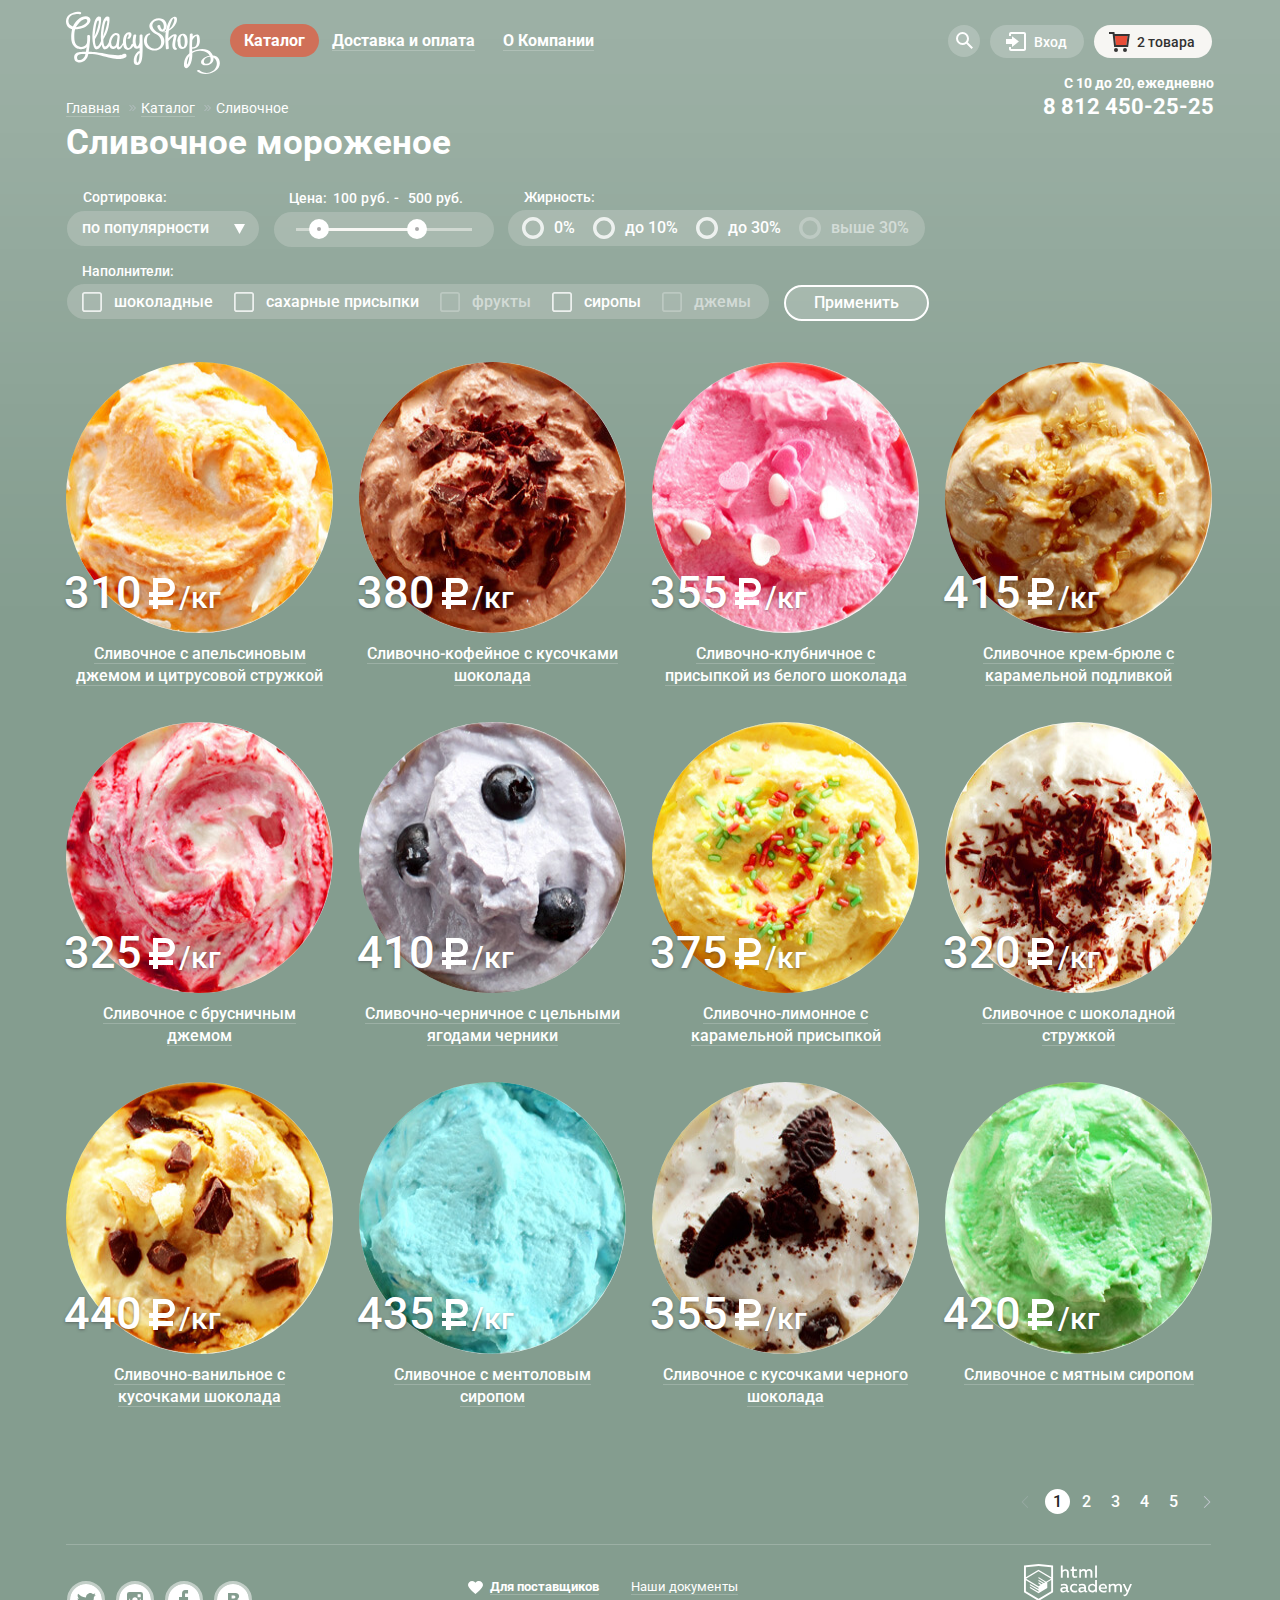
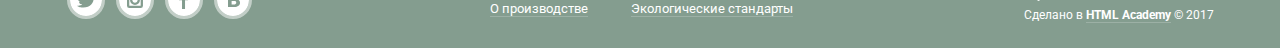
==== commit e4899909: "готовая резина на Глейси. ну почти готовая))" ====
--- a/catalog.html
+++ b/catalog.html
@@ -5,7 +5,7 @@
         <title>HTML Academy: Глейси</title>
         <link href="https://fonts.googleapis.com/css?family=Roboto:400,500,700&amp;subset=cyrillic" rel="stylesheet">
         <link href="css/normalize.css" rel="stylesheet">
-        <link href="css/main.min.css" rel="stylesheet">
+        <link href="css/main.css" rel="stylesheet">
         <meta name="format-detection" content="telephone=no">
     </head>
     <body class="inner-page">
@@ -191,7 +191,7 @@
                             <span>Сливочное с апельсиновым джемом и цитрусовой стружкой</span>
                         </h3>
                         <p class="catalog-item-image">
-                            <img src="img/product1-1.jpg" width="267" height="267" alt="Сливочное с апельсиновым джемом и цитрусовой стружкой">
+                            <img src="img/product1-1.jpg" width="100%" height="100%" alt="Сливочное с апельсиновым джемом и цитрусовой стружкой">
                             <span class="catalog-item-price">
                             310<span class="catalog-item-weight"> /кг</span>
                             </span>
@@ -205,7 +205,7 @@
                             <span>Сливочно-кофейное с кусочками шоколада</span>
                         </h3>
                         <p class="catalog-item-image">
-                            <img src="img/product1-2.jpg" width="267" height="267" alt="Сливочно-кофейное с кусочками шоколада">
+                            <img src="img/product1-2.jpg" width="100%" height="100%" alt="Сливочно-кофейное с кусочками шоколада">
                             <span class="catalog-item-price">
                             380<span class="catalog-item-weight"> /кг</span>
                             </span>
@@ -219,7 +219,7 @@
                             <span>Сливочно-клубничное с присыпкой из белого шоколада</span>
                         </h3>
                         <p class="catalog-item-image">
-                            <img src="img/product1-3.jpg" width="267" height="267" alt="Сливочно-клубничное с присыпкой из белого шоколада">
+                            <img src="img/product1-3.jpg" width="100%" height="100%" alt="Сливочно-клубничное с присыпкой из белого шоколада">
                             <span class="catalog-item-price">
                             355<span class="catalog-item-weight"> /кг</span>
                             </span>
@@ -233,7 +233,7 @@
                             <span>Сливочное крем-брюле с карамельной подливкой</span>
                         </h3>
                         <p class="catalog-item-image">
-                            <img src="img/product1-4.jpg" width="267" height="267" alt="Сливочное крем-брюле с карамельной подливкой">
+                            <img src="img/product1-4.jpg" width="100%" height="100%" alt="Сливочное крем-брюле с карамельной подливкой">
                             <span class="catalog-item-price">
                             415<span class="catalog-item-weight"> /кг</span>
                             </span>
@@ -244,10 +244,10 @@
                     </li>
                     <li class="catalog-item">
                         <h3 class="catalog-item-title">
-                            <span>Сливочное с брусничным<br> джемом</span>
-                        </h3>
-                        <p class="catalog-item-image">
-                            <img src="img/product2-1.jpg" width="267" height="267" alt="Сливочное с брусничным джемом">
+                            <span>Сливочное с брусничным джемом</span>
+                        </h3>
+                        <p class="catalog-item-image">
+                            <img src="img/product2-1.jpg" width="100%" height="100%" alt="Сливочное с брусничным джемом">
                             <span class="catalog-item-price">
                             325<span class="catalog-item-weight"> /кг</span>
                             </span>
@@ -261,7 +261,7 @@
                             <span>Сливочно-черничное с цельными ягодами черники</span>
                         </h3>
                         <p class="catalog-item-image">
-                            <img src="img/product2-2.jpg" width="267" height="267" alt="Сливочно-черничное с цельными ягодами черники">
+                            <img src="img/product2-2.jpg" width="100%" height="100%" alt="Сливочно-черничное с цельными ягодами черники">
                             <span class="catalog-item-price">
                             410<span class="catalog-item-weight"> /кг</span>
                             </span>
@@ -275,7 +275,7 @@
                             <span>Сливочно-лимонное с карамельной присыпкой</span>
                         </h3>
                         <p class="catalog-item-image">
-                            <img src="img/product2-3.jpg" width="267" height="267" alt="Сливочно-лимонное с карамельной присыпкой">
+                            <img src="img/product2-3.jpg" width="100%" height="100%" alt="Сливочно-лимонное с карамельной присыпкой">
                             <span class="catalog-item-price">
                             375<span class="catalog-item-weight"> /кг</span>
                             </span>
@@ -289,7 +289,7 @@
                             <span>Сливочное с шоколадной стружкой</span>
                         </h3>
                         <p class="catalog-item-image">
-                            <img src="img/product2-4.jpg" width="267" height="267" alt="Сливочное с шоколадной стружкой">
+                            <img src="img/product2-4.jpg" width="100%" height="100%" alt="Сливочное с шоколадной стружкой">
                             <span class="catalog-item-price">
                             320<span class="catalog-item-weight"> /кг</span>
                             </span>
@@ -303,7 +303,7 @@
                             <span>Сливочно-ванильное с<br> кусочками шоколада</span>
                         </h3>
                         <p class="catalog-item-image">
-                            <img src="img/product3-1.jpg" width="267" height="267" alt="Сливочно-ванильное с кусочками шоколада">
+                            <img src="img/product3-1.jpg" width="100%" height="100%" alt="Сливочно-ванильное с кусочками шоколада">
                             <span class="catalog-item-price">
                             440<span class="catalog-item-weight"> /кг</span>
                             </span>
@@ -317,7 +317,7 @@
                             <span>Сливочное с ментоловым сиропом</span>
                         </h3>
                         <p class="catalog-item-image">
-                            <img src="img/product3-2.jpg" width="267" height="267" alt="Сливочное с ментоловым сиропом">
+                            <img src="img/product3-2.jpg" width="100%" height="100%" alt="Сливочное с ментоловым сиропом">
                             <span class="catalog-item-price">
                             435<span class="catalog-item-weight"> /кг</span>
                             </span>
@@ -331,7 +331,7 @@
                             <span>Сливочное с кусочками черного шоколада</span>
                         </h3>
                         <p class="catalog-item-image">
-                            <img src="img/product3-3.jpg" width="267" height="267" alt="Сливочное с кусочками черного шоколада">
+                            <img src="img/product3-3.jpg" width="100%" height="100%" alt="Сливочное с кусочками черного шоколада">
                             <span class="catalog-item-price">
                             355<span class="catalog-item-weight"> /кг</span>
                             </span>
@@ -345,7 +345,7 @@
                             <span>Сливочное с мятным сиропом</span>
                         </h3>
                         <p class="catalog-item-image">
-                            <img src="img/product3-4.jpg" width="267" height="267" alt="Сливочное с мятным сиропом">
+                            <img src="img/product3-4.jpg" width="100%" height="100%" alt="Сливочное с мятным сиропом">
                             <span class="catalog-item-price">
                             420<span class="catalog-item-weight"> /кг</span>
                             </span>
--- a/css/main.css
+++ b/css/main.css
@@ -0,0 +1,2887 @@
+body,
+html {
+  margin: 0;
+  padding: 0;
+}
+
+body {
+  font-family: "Roboto", "Arial", sans-serif;
+  color: #ffffff;
+  background-color: #849d8f;
+  width: 100%;
+}
+
+.site-wrapper {
+  margin: 0 auto;
+/*  padding: 0px 27px;*/
+/*  padding: 0px 2.2%;*/
+/*  max-width: 1146px;*/
+/*  min-width: 846px;*/
+  
+  /*Стили для резины*/
+  max-width: 1200px;
+  min-width: 900px;
+}
+
+.site-background {
+  background-color: #849d8f;
+  background-image: url("../img/slider-1.png");
+  background-position: center 2px;
+  background-repeat: no-repeat;
+  
+  -webkit-transition: background-image 0.5s ease, background-color 0.5s ease;
+  
+  -o-transition: background-image 0.5s ease, background-color 0.5s ease;
+  
+  transition: background-image 0.5s ease, background-color 0.5s ease;
+  
+  /*Стили для резины*/
+/*  margin: 0 auto;*/
+  min-width: 900px;
+}
+
+.site-background::before,
+.site-background::after {
+  content: "";
+
+  visibility: hidden;
+}
+
+.site-background::before {
+  background-image: url("../img/slider-2.png");
+}
+
+.site-background::after {
+  background-image: url("../img/slider-3.png");
+}
+
+/* постоянные стили для ссылок, списков, кнопок, инпутов и visually-hidden*/
+a {
+  font-weight: bold;
+  color: #ffffff;
+}
+
+.site-navigation,
+.site-menu,
+.user-navigation,
+.main-slides,
+.hits-list,
+.features-list,
+.social-list,
+.contacts-footer-content,
+.breadcrumbs-list,
+.catalog-list,
+.paginator-list {
+  list-style: none; 
+  padding: 0;
+  margin: 0;
+}
+
+.button {
+  display: inline-block;
+  vertical-align: middle;
+  text-align: center;
+  background-image: -webkit-gradient(linear, left top, left bottom, from(#f26843), to(#e74b36));
+  background-image: -webkit-linear-gradient(top, #f26843 0%, #e74b36 100%);
+  background-image: -o-linear-gradient(top, #f26843 0%, #e74b36 100%);
+  background-image: linear-gradient(to bottom, #f26843 0%, #e74b36 100%);
+  -webkit-box-shadow: 0px 2px 2px 0px rgba(172, 16, 0, 0.64);
+          box-shadow: 0px 2px 2px 0px rgba(172, 16, 0, 0.64);
+  border-radius: 25px;
+  border: none;
+  text-decoration: none;
+  padding: 10px 20px;
+  color: #ffffff;
+  font-weight: bold;
+  
+  cursor: pointer;
+}
+
+.button:hover {
+  -webkit-box-shadow: 0px 2px 2px 0px rgba(172, 16, 0, 1);
+          box-shadow: 0px 2px 2px 0px rgba(172, 16, 0, 1);
+  background: -webkit-gradient(linear, left top, left bottom, from(#f58669), to(#ec6f5e));
+  background: -webkit-linear-gradient(top, #f58669 0%, #ec6f5e 100%);
+  background: -o-linear-gradient(top, #f58669 0%, #ec6f5e 100%);
+  background: linear-gradient(to bottom, #f58669 0%, #ec6f5e 100%);
+}
+
+.button:active {
+  background: -webkit-gradient(linear, left top, left bottom, from(#c73f2c), to(#e1613e));
+  background: -webkit-linear-gradient(top, #c73f2c 0%, #e1613e 100%);
+  background: -o-linear-gradient(top, #c73f2c 0%, #e1613e 100%);
+  background: linear-gradient(to bottom, #c73f2c 0%, #e1613e 100%);
+  -webkit-box-shadow: inset 0 2px 2px rgba(172, 16, 0, 1);
+          box-shadow: inset 0 2px 2px rgba(172, 16, 0, 1);
+}
+
+.site-seacrh input[type="search"],
+.site-entry-background input[type="email"],
+input[type="password"],
+.form-send input[type="email"],
+.feedback input[type="text"],
+input[type="email"] {
+  height: 38px;
+  border-radius: 5px;
+  -webkit-box-sizing: border-box;
+          box-sizing: border-box;
+  border: 1px solid rgba(178, 178, 178, 0.6);
+  -webkit-box-shadow: none;
+          box-shadow: none;
+}
+
+.visually-hidden {
+  position: absolute;
+  width: 1px;
+  height: 1px;
+  border: 0;
+  padding: 0;
+  clip: rect(0 0 0 0);
+  overflow: hidden;
+}
+
+/*стили хедера гл.стр.*/
+.main-header {
+  display: -webkit-box;
+  display: -ms-flexbox;
+  display: flex;
+  -webkit-box-orient: vertical;
+  -webkit-box-direction: normal;
+      -ms-flex-direction: column;
+          flex-direction: column;
+  -webkit-box-pack: justify;
+      -ms-flex-pack: justify;
+          justify-content: space-between;
+  position: relative;
+/*  width: 97.4%;*/
+  
+  /*Стили для резины*/
+  width: 100%;
+}
+
+.main-navigation {
+  display: -webkit-box;
+  display: -ms-flexbox;
+  display: flex;
+  -webkit-box-orient: horizontal;
+  -webkit-box-direction: normal;
+      -ms-flex-direction: row;
+          flex-direction: row;
+  -webkit-box-align: center;
+      -ms-flex-align: center;
+          align-items: center;
+  
+  /*Стили для резины*/
+  width: 95.5%;
+  margin-left: 2.2%;
+  margin-right: 2.2%;
+}
+
+.main-header-logo {
+  display: inline-block;
+  vertical-align: top;
+  margin-top: 11px;
+  -ms-flex-item-align: center;
+      -ms-grid-row-align: center;
+      align-self: center;
+}
+
+.header-navigation-wrapper {
+  width: 100%;
+  display: -webkit-box;
+  display: -ms-flexbox;
+  display: flex;
+  -webkit-box-pack: justify;
+      -ms-flex-pack: justify;
+          justify-content: space-between;
+  margin-top: 3px;
+}
+
+.site-navigation {
+  display: -webkit-box;
+  display: -ms-flexbox;
+  display: flex;
+  -ms-flex-wrap: wrap;
+      flex-wrap: wrap;
+  -webkit-box-align: center;
+      -ms-flex-align: center;
+          align-items: center;
+  width: 100%;
+  margin-left: 10px;
+}
+
+.site-navigation-element {
+  margin-right: 1px;
+  padding: 7px 14px 7px 13px;
+  border-radius: 20px;
+}
+
+.site-navigation-link {
+  display: block;
+  vertical-align: middle;
+  text-decoration: none;
+  border-bottom: 1px solid rgba(255, 255, 255, 0.2);
+  font-size: 16px;
+  line-height: 18px;
+  font-weight: bold;
+}
+
+.site-navigation-element:hover {
+  background-color: #f7f6f3;
+}
+
+.site-navigation-element:active {
+  background-color: rgba(248, 247, 244, 0.988);
+  -webkit-box-shadow: inset 0px 2px 1px 0px rgba(105, 105, 105, 0.9);
+          box-shadow: inset 0px 2px 1px 0px rgba(105, 105, 105, 0.9);
+}
+
+.site-navigation-element:hover .site-navigation-link {
+  border-bottom: none;
+  color: #323232;
+}
+
+.site-navigation-element:first-child  {
+  position: relative;
+}
+
+.site-navigation-element:hover .site-menu-background {
+  display: block;
+}
+
+.site-menu-background {
+  display: none;
+  position: absolute;
+  background-color: transparent;
+  top: 23px;
+  left: -7px;
+  width: 143px;
+  height: 15px;
+}
+
+.site-menu {
+  position: absolute;
+  top: 14px;
+  left: -1px;
+  width: 143px;
+  min-height: 171px;
+  background-color: #f8f7f4;
+  border-radius: 5px;
+  -webkit-box-shadow: 0px 20px 20px 0px rgba(0, 0, 0, 0.4);
+          box-shadow: 0px 20px 20px 0px rgba(0, 0, 0, 0.4);
+  z-index: 50;
+} 
+
+.site-menu-element:hover:not(:first-child) { 
+  background-color: #fbded8; 
+}
+
+.site-menu-element:active:not(:first-child) { 
+  background-color: #f6b5a5; 
+}
+
+.site-menu a {
+  color: #323232;
+  text-decoration: none;
+  font-size: 14px;
+  line-height: 16px;
+  font-weight: normal;
+}
+
+.site-menu-element {
+  padding-left: 21px;
+  padding-right: 20px;
+  padding-bottom: 9px;
+  padding-top: 4px;
+}
+
+.site-menu-element:nth-of-type(1) a {
+  font-weight: bold;
+}
+
+.site-menu-element:nth-of-type(1) {
+  padding-left: 15px;
+  padding-right: 14px;
+  padding-top: 9px;
+  padding-bottom: 11px;
+  border-bottom: 1px solid rgba(50, 50, 50, 0.2);
+  margin-right: 9px;
+  margin-left: 6px;
+} 
+
+.site-menu-element:nth-of-type(2) {
+  padding-top: 8px;
+} 
+
+.user-navigation {
+  display: -webkit-box;
+  display: -ms-flexbox;
+  display: flex;
+  -webkit-box-pack: end;
+      -ms-flex-pack: end;
+          justify-content: flex-end;
+  -ms-flex-wrap: wrap;
+      flex-wrap: wrap;
+  -webkit-box-align: center;
+      -ms-flex-align: center;
+          align-items: center;
+  width: 70%;
+}
+
+.user-navigation li {
+  display: block;
+  vertical-align: middle;
+  text-align: center;
+  margin-left: 10px;
+  margin-bottom: 2px;
+  margin-top: 2px;
+  font-size: 14px;
+  line-height: 16px;
+  font-weight: 500;
+}
+
+.icon-search {
+  position: relative;
+  background-color: rgba(255, 255, 255, 0.2);
+  opacity: 1;
+  border-radius: 50%;
+  padding: 16px 16px 16px 16px;
+}
+
+.icon-search span {
+  display: inline-block;
+  vertical-align: middle;
+}
+
+.icon-search::before {
+  position: absolute;
+  content: "";
+  background-image: url("../img/svg-gllacy/loupe.svg");
+  background-repeat: no-repeat;
+  background-position: 0 0;
+  left: 8px;
+  top: 7px;
+  width: 22px;
+  height: 21px;
+}
+
+.icon-search:hover {
+  position: relative;
+  background-color: #f8f7f4; 
+}
+
+.icon-search:hover::before {
+  background-image: url("../img/svg-gllacy/loupe-active.svg");
+}
+
+.icon-login {
+  position: relative;
+  background-color: rgba(255, 255, 255, 0.2);
+  opacity: 1;
+  border-radius: 20px;
+  padding: 8px 17px 8px 16px;
+}
+
+.icon-login span {
+  position: relative;
+  display: inline-block;
+  vertical-align: middle;
+  padding-left: 28px;
+}
+
+.icon-login span::before {
+  position: absolute;
+  content: "";
+  background-image: url("../img/svg-gllacy/white-entrance.svg");
+  background-repeat: no-repeat;
+  background-position: 0 0;
+  left: 0px;
+  top: -2px;
+  width: 21px;
+  height: 20px;
+}
+
+.icon-login:hover {
+  position: relative;
+  background-color: #f8f7f4;
+  color: #323232;
+}
+
+.icon-login:hover span::before {
+  background-image: url("../img/svg-gllacy/entrance.svg");
+}
+
+.icon-basket-empty {
+  background-color: rgba(255, 255, 255, 0.2);
+  opacity: 1;
+  border-radius: 20px;
+  padding: 8px 17px 8px 16px;
+}
+
+.icon-basket-empty span {
+  position: relative;
+  display: inline-block;
+  vertical-align: middle;
+  padding-left: 27px;
+}
+
+.icon-basket-empty span::before {
+  position: absolute;
+  content: "";
+  background-image: url("../img/svg-gllacy/basket.svg");
+  background-repeat: no-repeat;
+  background-position: 0 0;
+  left: -1px;
+  top: -2px;
+  width: 22px;
+  height: 21px;
+}
+
+.icon-basket-empty:hover {
+  position: relative;
+  background-color: #f8f7f4;
+  color: #323232;
+}
+
+.icon-basket-empty:hover span::before {
+  background-image: url("../img/svg-gllacy/basket-active.svg");
+}
+
+.icon-search:hover .site-search-background {
+  display: block;
+}
+
+.site-search-background {
+  display: none;
+  position: absolute;
+  right: 0px;
+  top: 32px;
+  background-color: transparent;
+  width: 341px;
+  height: 5px;
+}
+
+.site-seacrh {
+  position: absolute;
+  right: 0px;
+  top: 4px;
+  width: 341px;
+  min-height: 84px;
+  border-radius: 6px;
+  background-color: #f8f7f4;
+  -webkit-box-shadow: 0px 20px 20px 0px rgba(0, 0, 0, 0.4);
+          box-shadow: 0px 20px 20px 0px rgba(0, 0, 0, 0.4);
+  z-index: 50;
+}
+
+.site-seacrh input[type="search"] {
+  width: 311px;
+  height: 44px;
+  margin: 20px 15px;
+  padding-left: 13px;
+  z-index: 100;
+  outline: none;
+}
+
+.site-seacrh input[type="search"]::-webkit-input-placeholder {
+  font-size: 14px;
+  line-height: 24px;
+  font-weight: normal;
+  text-align: left;
+  color: rgb(153, 153, 153);
+  opacity: 0.9;
+}
+
+.site-seacrh input[type="search"]:-ms-input-placeholder {
+  font-size: 14px;
+  line-height: 24px;
+  font-weight: normal;
+  text-align: left;
+  color: rgb(153, 153, 153);
+  opacity: 0.9;
+}
+
+.site-seacrh input[type="search"]::-ms-input-placeholder {
+  font-size: 14px;
+  line-height: 24px;
+  font-weight: normal;
+  text-align: left;
+  color: rgb(153, 153, 153);
+  opacity: 0.9;
+}
+
+.site-seacrh input[type="search"]::placeholder {
+  font-size: 14px;
+  line-height: 24px;
+  font-weight: normal;
+  text-align: left;
+  color: rgb(153, 153, 153);
+  opacity: 0.9;
+}
+
+.site-seacrh input[type="search"]:hover {
+  -webkit-box-shadow: inset 0 0 0 1px rgba(172, 172, 172, 0.5);
+          box-shadow: inset 0 0 0 1px rgba(172, 172, 172, 0.5);
+}
+
+.site-seacrh input[type="search"]:focus {
+  -webkit-box-shadow: inset 0px 0px 0 1px rgba(46, 136, 228, 0.52);
+          box-shadow: inset 0px 0px 0 1px rgba(46, 136, 228, 0.52);
+}
+
+.icon-login:hover .site-entry-background {
+  display: block;
+}
+
+.site-entry-background {
+  display: none;
+  position: absolute;
+  right: -1px;
+  top: 32px;
+  background-color: transparent;
+  width: 278px;
+  height: 5px;
+}
+
+.site-entry {
+  position: absolute;
+  right: 0px;
+  top: 4px;
+  width: 277px;
+  min-height: 214px;
+  border-radius: 6px;
+  background-color: #f8f7f4;
+  -webkit-box-shadow: 0px 20px 20px 0px rgba(0, 0, 0, 0.4);
+          box-shadow: 0px 20px 20px 0px rgba(0, 0, 0, 0.4);
+  z-index: 50;
+}
+
+.site-entry input[type="email"],
+input[type="password"] {
+  width: 241px;
+  height: 44px;
+  margin: 20px 20px 0px 19px;
+  padding-left: 14px;
+  z-index: 100;
+  outline: none;
+}
+
+.site-entry input[type="email"]::-webkit-input-placeholder,
+.site-entry input[type="password"]::-webkit-input-placeholder {
+  font-size: 14px;
+  line-height: 24px;
+  font-weight: normal;
+  text-align: left;
+  color: rgb(153, 153, 153);
+  opacity: 0.9;
+}
+
+.site-entry input[type="email"]:-ms-input-placeholder,
+.site-entry input[type="password"]:-ms-input-placeholder {
+  font-size: 14px;
+  line-height: 24px;
+  font-weight: normal;
+  text-align: left;
+  color: rgb(153, 153, 153);
+  opacity: 0.9;
+}
+
+.site-entry input[type="email"]::-ms-input-placeholder,
+.site-entry input[type="password"]::-ms-input-placeholder {
+  font-size: 14px;
+  line-height: 24px;
+  font-weight: normal;
+  text-align: left;
+  color: rgb(153, 153, 153);
+  opacity: 0.9;
+}
+
+.site-entry input[type="email"]::placeholder,
+.site-entry input[type="password"]::placeholder {
+  font-size: 14px;
+  line-height: 24px;
+  font-weight: normal;
+  text-align: left;
+  color: rgb(153, 153, 153);
+  opacity: 0.9;
+}
+
+.site-entry input[type="email"]:hover,
+input[type="password"]:hover {
+  -webkit-box-shadow: inset 0 0 0 1px rgba(172, 172, 172, 0.5);
+          box-shadow: inset 0 0 0 1px rgba(172, 172, 172, 0.5);
+}
+
+.site-entry input[type="email"]:focus,
+input[type="password"]:focus {
+  -webkit-box-shadow: inset 0px 0px 0 1px rgba(46, 136, 228, 0.52);
+          box-shadow: inset 0px 0px 0 1px rgba(46, 136, 228, 0.52);
+}
+
+.site-entry div {
+  display: -webkit-box;
+  display: -ms-flexbox;
+  display: flex;
+  -webkit-box-orient: horizontal;
+  -webkit-box-direction: normal;
+      -ms-flex-direction: row;
+          flex-direction: row;
+  -ms-flex-pack: distribute;
+      justify-content: space-around;
+  -webkit-box-align: center;
+      -ms-flex-align: center;
+          align-items: center;
+  -ms-flex-preferred-size: 245px;
+      flex-basis: 245px;
+  -ms-flex-wrap: wrap;
+      flex-wrap: wrap;
+  z-index: 100;
+}
+
+.site-entry p {        
+  display: -webkit-box;        
+  display: -ms-flexbox;        
+  display: flex;
+  -webkit-box-orient: vertical;
+  -webkit-box-direction: normal;
+      -ms-flex-direction: column;
+          flex-direction: column;
+  -webkit-box-pack: center;
+      -ms-flex-pack: center;
+          justify-content: center;
+  -webkit-box-align: start;
+      -ms-flex-align: start;
+          align-items: flex-start;
+  margin: 17px 9px 0px 0px;
+}
+
+.site-entry .button {
+  font-size: 18px;
+  line-height: 24px;
+  padding: 11px 25px 9px 25px;
+  margin: 20px 0px 1px 9px; 
+  border-radius: 20px;
+}
+
+.site-entry a {
+  color: #323232;
+  font-size: 13px;
+  line-height: 13px;
+  font-weight: normal;
+  text-decoration: none;
+  border-bottom: 1px solid rgba(50, 50, 50, 0.3);
+  margin-top: 4px;
+  margin-bottom: 3px;
+  
+}
+
+.site-entry a:hover,
+.site-entry a:active {
+  color: #e84d37;
+  border-bottom: 1px solid rgba(232, 77, 55, 0.3);
+}
+
+.phone {
+  position: absolute;
+  text-align: right;
+  width: 190px;
+  top: 75px;
+  right: 2.2%;
+  font-size: 14px;
+  line-height: 16px;
+  font-weight: bold; 
+  margin-top: 0px;
+  margin-bottom: 0px;
+  margin-right: 0px;
+}
+
+.phone a {
+  display: inline-block;
+  vertical-align: middle;
+  text-align: left;
+  font-size: 22px;
+  line-height: 24px;
+  text-decoration: none;
+  margin-top: 4px;
+  margin-right: 0px;
+}
+
+/*стили основной части гл.стр.*/
+
+.container {
+  display: -webkit-box;
+  display: -ms-flexbox;
+  display: flex;
+  -webkit-box-orient: vertical;
+  -webkit-box-direction: normal;
+      -ms-flex-direction: column;
+          flex-direction: column;
+  -webkit-box-pack: justify;
+      -ms-flex-pack: justify;
+          justify-content: space-between;
+}
+
+.slider {
+  position: relative;
+  padding-top: 275px;
+  text-align: center;
+  margin-bottom: 42px;
+}
+
+.icecream-slide {
+  display: none;
+}
+
+.main-slides h3 {
+  font-weight: bold;
+  font-size: 60px;
+  line-height: 60.35px;
+  width: 700px;
+  margin: 40px auto 0;
+}
+
+.main-slides a {   
+  font-size: 32px;
+  line-height: 44px;
+  padding: 10px 40px;
+  margin-top: 29px;
+  text-shadow: 0px 2px 5px rgba(160, 32, 11, 0.76);
+  border-radius: 50px;
+  outline: none;
+}
+
+.main-slides a:focus {
+  -webkit-box-shadow: 0px 0px 0 2px rgba(46, 136, 228, 0.3);
+          box-shadow: 0px 0px 0 2px rgba(46, 136, 228, 0.3);
+}
+
+.slider-controls label::before {
+  content: "";
+  display: inline-block;
+  width: 17px;
+  height: 17px;
+  margin-right: 8px;
+  vertical-align: middle;
+  background-color: transparent;
+  border: 2px solid #ffffff;
+  border-radius: 50%;
+  cursor: pointer;
+}
+
+.slider-controls {
+  position: absolute;
+  bottom: 21px;
+  left: 0;
+  z-index: 20;
+  font-size: 0;
+  margin-left: 2.2%;
+}
+
+.slider-controls label:hover::before {
+  background-color: rgba(248, 247, 244, 0.4);
+}
+
+#product-1:checked ~ .site-background #slide1, 
+#product-2:checked ~ .site-background #slide2,
+#product-3:checked ~ .site-background #slide3 {
+  display: block;
+}
+
+#product-1:checked ~ .site-background label[for="product-1"]::before,
+#product-2:checked ~ .site-background label[for="product-2"]::before,
+#product-3:checked ~ .site-background label[for="product-3"]::before {
+  background-color: #ffffff;
+}
+
+#product-1:checked ~ .site-background {
+  background-color: #849d8f;
+  background-image: url("../img/slider-1.png");
+}
+
+#product-2:checked ~ .site-background {
+  background-color: #8996a6;
+  background-image: url("../img/slider-2.png");
+}
+
+#product-3:checked ~ .site-background {
+  background-color: #9d8b84;
+  background-image: url("../img/slider-3.png");
+}
+
+.columns {
+  display: -webkit-box;
+  display: -ms-flexbox;
+  display: flex;
+  -webkit-box-orient: horizontal;
+  -webkit-box-direction: normal;
+      -ms-flex-direction: row;
+          flex-direction: row;
+  -webkit-box-pack: justify;
+      -ms-flex-pack: justify;
+          justify-content: space-between;
+  margin-bottom: 23px;
+}
+
+.columns .first-column {
+  display: -webkit-box;
+  display: -ms-flexbox;
+  display: flex;
+  -webkit-box-orient: vertical;
+  -webkit-box-direction: normal;
+      -ms-flex-direction: column;
+          flex-direction: column;
+  -webkit-box-pack: start;
+      -ms-flex-pack: start;
+          justify-content: flex-start;
+  -webkit-box-align: start;
+      -ms-flex-align: start;
+          align-items: flex-start;
+  max-width: 560px;
+  min-width: 420px;
+  min-height: 230px;
+  background-color: #b13956;
+  background-image: url("../img/raspberries-background.jpg");
+  background-position: -50px -94px;  
+  background-repeat: no-repeat;
+  border-radius: 15px;
+  margin-right: 1.1%;
+  
+  /*Стили для резины*/
+  margin-left: 2.2%;
+}
+
+_:-ms-fullscreen, :root .columns p {
+  width: 94%;
+}
+
+.columns .second-column {
+  display: -webkit-box;
+  display: -ms-flexbox;
+  display: flex;
+  -webkit-box-orient: vertical;
+  -webkit-box-direction: normal;
+      -ms-flex-direction: column;
+          flex-direction: column;
+  -webkit-box-pack: start;
+      -ms-flex-pack: start;
+          justify-content: flex-start;
+  -webkit-box-align: start;
+      -ms-flex-align: start;
+          align-items: flex-start;
+  max-width: 560px;
+  min-width: 420px;
+  min-height: 230px;
+  background-color: #532d1c;
+  background-image: url("../img/chocolate-background.jpg");
+  background-position: -218px -104px;
+  background-repeat: no-repeat;
+  border-radius: 15px; 
+  margin-left: 1.1%;
+  
+  /*Стили для резины*/
+  margin-right: 2.2%;
+}
+
+.columns h2 {
+  font-size: 35px;
+  line-height: 41px;
+  font-weight: bold;
+  margin-top: 15px;
+  margin-left: 20px;
+  margin-bottom: 0px;
+}
+
+.columns p {
+  font-size: 18px;
+  line-height: 22px;
+  font-weight: bold;
+  margin-top: 15px;
+  margin-left: 19px;
+  margin-right: 25px;
+}
+
+.columns a {
+  font-size: 18px;
+  line-height: 24px;
+}
+
+.first-column a {
+  float: right;
+  padding-left: 22px;
+  padding-right: 22px;
+  padding-bottom: 12px;
+  padding-top: 10px;
+  margin-right: 23px;
+  margin-bottom: 24px;
+  margin-top: auto;
+  margin-left: auto;
+  outline: none;
+}
+
+.second-column a {
+  float: right;
+  padding-left: 21px;
+  padding-right: 21px;
+  padding-bottom: 12px;
+  padding-top: 10px;
+  margin-right: 23px;
+  margin-bottom: 24px;
+  margin-top: auto;
+  margin-left: auto;
+  outline: none;
+}
+
+.first-column a:focus,
+.second-column a:focus {
+  -webkit-box-shadow: 0px 0px 0 2px rgba(46, 136, 228, 0.3);
+          box-shadow: 0px 0px 0 2px rgba(46, 136, 228, 0.3);
+}
+
+.catalog {
+  min-width: 860px;
+  max-width: 1146px;
+  display: -webkit-box;
+  display: -ms-flexbox;
+  display: flex;
+  -webkit-box-orient: vertical;
+  -webkit-box-direction: normal;
+      -ms-flex-direction: column;
+          flex-direction: column;
+  -webkit-box-pack: justify;
+      -ms-flex-pack: justify;
+          justify-content: space-between;
+  margin-bottom: 16px;
+  
+  /*Стили для резины*/
+  margin-left: 2.2%;
+  margin-right: 2.2%;
+}
+
+.catalog-list {
+  display: -webkit-box;
+  display: -ms-flexbox;
+  display: flex;
+  -ms-flex-wrap: wrap;
+      flex-wrap: wrap;
+  -webkit-box-orient: horizontal;
+  -webkit-box-direction: normal;
+      -ms-flex-direction: row;
+          flex-direction: row;
+  -webkit-box-pack: justify;
+      -ms-flex-pack: justify;
+          justify-content: space-between;
+}
+
+.catalog-item {
+  display: -webkit-box;
+  display: -ms-flexbox;
+  display: flex;
+  position: relative;
+  -webkit-box-orient: vertical;
+  -webkit-box-direction: normal;
+      -ms-flex-direction: column;
+          flex-direction: column;
+  -webkit-box-pack: start;
+      -ms-flex-pack: start;
+          justify-content: flex-start;
+  width: 23.29%;
+  margin-bottom: 12px;
+}
+
+.catalog-item::before {
+  display: none;
+  content: "";
+  position: absolute;
+  top: 2.8%;
+  left: -4.6%;
+  border-radius: 5px;
+  background-color: rgba(255, 255, 255, 0.4);
+  opacity: 0.4;
+  width: 109.7%;
+  height: 100%;
+  padding-bottom: 55px;
+  -webkit-box-shadow: 0px 20px 20px 0px rgba(0, 0, 0, 0.4);
+          box-shadow: 0px 20px 20px 0px rgba(0, 0, 0, 0.4);
+  z-index: 100;
+}
+
+.catalog-item:hover::before {
+  display: block;
+}
+
+.catalog-item-title {  
+  font-size: 16px;
+  line-height: 22px;
+  font-weight: 500;
+  text-align: center;
+  margin: 10px 5.5px 8px 5.5px;
+  -webkit-box-ordinal-group: 2;
+      -ms-flex-order: 1;
+          order: 1;
+}
+
+.catalog-item-title span {
+  border-bottom: 1px solid rgba(255, 255, 255, 0.2);
+}
+
+.catalog-list img {
+  border-radius: 50%;
+}
+
+/*В IE не уменьшается высота на резине*/
+_:-ms-fullscreen, :root .catalog-list img {
+  min-height: 200px;
+  width: 100%;
+}
+
+.catalog-item-image {
+  position: relative;
+  margin-bottom: 0px;
+  z-index: 50;
+}
+
+.hit::before {
+  position: absolute;
+  content: "";
+  background-image: url("../img/svg-gllacy/hit.svg");
+  background-repeat: no-repeat;
+  background-position: 0 0;
+  top: 0;
+  left: 0;
+  width: 65px;
+  height: 65px;
+}
+
+.catalog-item-image .catalog-item-price  {
+  position: absolute;
+  min-width: 280px;
+  bottom: 13px;
+  left: -1%;
+  font-size: 45px;
+  line-height: 45px;
+  font-weight: 500;
+  text-shadow: 0px 1px 3px rgba(49, 50, 53, 0.5);
+  margin-right: 0px;
+}
+
+.catalog-item-image .catalog-item-weight {
+  background-image: url("../img/svg-gllacy/ruble.svg");
+  background-repeat: no-repeat;
+  background-position: 5px 1px;
+  display: inline-block;
+  width: 50px;
+  font-size: 30px;
+  line-height: 45px;
+  font-weight: 500; 
+  text-shadow: 0px 1px 3px rgba(49, 50, 53, 0.5);
+  padding-left: 37px;
+  margin-left: 0;
+}
+
+.catalog-item:hover .button  {
+  display: block;
+  margin-top: auto;
+  margin-bottom: -45px;
+  z-index: 100;
+}
+
+.catalog-list .button {
+  display: none;
+  font-size: 18px;
+  line-height: 24px;
+  margin-top: 10px;
+  padding: 8px 7% 13px 7%;
+  -ms-flex-item-align: center;
+      -ms-grid-row-align: center;
+      align-self: center;
+  -webkit-box-ordinal-group: 3;
+      -ms-flex-order: 2;
+          order: 2;
+  z-index: 50;
+  -webkit-box-shadow: 0px 1px 2px 0px rgba(172, 16, 0, 0.004);
+          box-shadow: 0px 1px 2px 0px rgba(172, 16, 0, 0.004);
+}
+
+.features {
+  display: -webkit-box;
+  display: -ms-flexbox;
+  display: flex;
+  -webkit-box-orient: vertical;
+  -webkit-box-direction: normal;
+      -ms-flex-direction: column;
+          flex-direction: column;
+  -webkit-box-pack: center;
+      -ms-flex-pack: center;
+          justify-content: center;
+  -ms-flex-wrap: wrap;
+      flex-wrap: wrap;
+  min-width: 860px;
+  max-width: 1146px;
+  min-height: 308px; 
+  background-color: #ebe0c8;
+  background-image: url("../img/wafer.jpg");
+  border-radius: 15px;
+  color: #323232;
+  margin-bottom: 38px;
+  padding-top: 0%;
+  margin-top: 0;
+  
+  /*Стили для резины*/
+  margin-left: 2.2%;
+  margin-right: 2.2%;
+}
+
+.features-list {  
+  display: -webkit-box;  
+  display: -ms-flexbox;  
+  display: flex;
+  -webkit-box-orient: horizontal;
+  -webkit-box-direction: normal;
+      -ms-flex-direction: row;
+          flex-direction: row;
+  -webkit-box-pack: start;
+      -ms-flex-pack: start;
+          justify-content: flex-start;
+  -ms-flex-line-pack: start;
+      align-content: flex-start;
+  min-height: 192px;
+  -ms-flex-wrap: wrap;
+      flex-wrap: wrap;
+  padding: 0;
+  margin-left: 0px;
+  margin-right: 15px;
+}
+
+.features-element {
+  -ms-flex-line-pack: justify; 
+      align-content: space-between;
+  display: inline-block;
+  -webkit-box-sizing: border-box;
+          box-sizing: border-box;
+  position: relative; 
+  width: 50%;
+  padding: 0 0px 0px 47.2px;
+  margin: 0px 0px 24px 0px;
+}
+
+.features h2 {
+  -ms-flex-item-align: start;
+      align-self: flex-start;
+  width: 90%;
+  text-align: left;
+  font-size: 24px;
+  line-height: 30px;
+  font-weight: 500;
+  letter-spacing: 0.185px;
+  padding: 24px 0px 21px 20px;
+  margin: 0px;
+}
+
+.features-list p {
+  text-align: left;
+  font-size: 16px;
+  line-height: 22px;
+  font-weight: normal;
+  margin: 0px 6px 0 28px;
+  letter-spacing: 0.05px;
+}
+
+.features-element:nth-of-type(odd)  p:nth-child(odd) {
+  letter-spacing: -0.05px;
+}
+
+.icon-icecream::before {
+  position: absolute;
+  content: "";
+  background-image: url("../img/svg-gllacy/ice-cream.svg");
+  background-repeat: no-repeat;
+  background-position: 0 0;
+  top: -12px;
+  left: 20px;
+  width: 50px;
+  height: 50px;
+}
+
+.icon-cow::before {
+  position: absolute;
+  content: "";
+  background-image: url("../img/svg-gllacy/cow.svg");
+  background-repeat: no-repeat;
+  background-position: 0 0;
+  top: -12px;
+  left: 18px;
+  width: 50px;
+  height: 50px;
+}
+
+.icon-leaf::before {
+  position: absolute;
+  content: "";
+  background-image: url("../img/svg-gllacy/eco.svg");
+  background-repeat: no-repeat;
+  background-position: 0 0;
+  top: -12px;
+  left: 20px;
+  width: 50px;
+  height: 50px;
+}
+
+.icon-thermometer::before {
+  position: absolute;
+  content: "";
+  background-image: url("../img/svg-gllacy/thermometer.svg");
+  background-repeat: no-repeat;
+  background-position: 0 0;
+  top: -12px;
+  left: 18px;
+  width: 50px;
+  height: 50px;
+}
+
+.news {
+  width: 100%;
+  min-width: 420px;
+  min-height: 220px; 
+  background-color: #ffffff;
+  background-image: url("../img/strawberry-background.jpg");
+  background-repeat: no-repeat;
+  background-position: -51px -86px;
+  border-radius: 15px;
+  margin-right: 1.1%;
+  
+  /*Стили для резины*/
+  margin-left: 2.2%;
+}
+
+.news h2 {
+  color: black;
+  font-size: 16px;
+  line-height: 22px;
+  font-weight: 500;
+  margin-top: 24px;
+  margin-left: 20px;
+  margin-bottom: 0;
+  padding-bottom: 0;
+}
+
+.news a {
+  display: inline-block;
+  vertical-align: middle;
+  background-color: rgba(255, 255, 255, 0.8);
+  color: black;
+  width: 335px;
+  font-size: 24px;
+  line-height: 30px;
+  font-weight: bold;
+  margin-top: 4px;
+  margin-left: 20px;
+}
+
+.news a:hover,
+.news a:active {
+  color: #e84d37;
+  -webkit-text-decoration: underline rgba(232, 77, 55, 0.3);
+          text-decoration: underline rgba(232, 77, 55, 0.3);
+}
+
+.form-send {
+  width: 100%;
+  min-width: 420px;
+  min-height: 220px;
+  background-color: #f8f7f4;
+  background-image: url("../img/formsend-gradient.png");
+  background-position: -4px 8px;
+  border-radius: 15px;
+  padding: 0px;
+  margin-left: 1.1%;
+  
+  /*Стили для резины*/
+  margin-right: 2.2%;
+}
+
+.form-send-background {
+  display: -webkit-box;
+  display: -ms-flexbox;
+  display: flex;
+  -webkit-box-orient: vertical;
+  -webkit-box-direction: normal;
+      -ms-flex-direction: column;
+          flex-direction: column;
+  -webkit-box-pack: justify;
+      -ms-flex-pack: justify;
+          justify-content: space-between;
+  width: 98.21%;
+  min-height: 210px;
+  background-color: #f8f7f4;
+  background-repeat: no-repeat;
+  background-position: 50% 50%;
+  border-radius: 15px;
+  margin: 5px;
+}
+
+.form-send-background p {
+  font-size: 16px;
+  line-height: 22px;
+  font-weight: normal;
+  color: #5a5a5a;
+  margin: 0px;
+  padding-top: 30px;
+  padding-left: 20px;
+  padding-right: 20px;
+  letter-spacing: 0.05px;
+}
+
+.send button {
+  font-size: 18px;
+  line-height: 24px;
+  margin-left: 12px;
+  margin-right: 22px;
+  padding-right: 20px;
+  padding-left: 18px;
+  padding-top: 9px;
+  padding-bottom: 11px; 
+  outline: none;
+}
+
+.send button:focus {
+  -webkit-box-shadow: 0px 0px 0 2px rgba(46, 136, 228, 0.3);
+          box-shadow: 0px 0px 0 2px rgba(46, 136, 228, 0.3);
+}
+
+.send {
+  display: -webkit-box;
+  display: -ms-flexbox;
+  display: flex;
+  -webkit-box-orient: horizontal;
+  -webkit-box-direction: normal;
+      -ms-flex-direction: row;
+          flex-direction: row;
+  -webkit-box-pack: justify;
+      -ms-flex-pack: justify;
+          justify-content: space-between;
+  -webkit-box-align: center;
+      -ms-flex-align: center;
+          align-items: center;
+  width: 100%;
+  margin-bottom: 33px;
+  margin-top: 10px;
+}
+
+.send input[type="email"] {
+  width: 66.7%;
+  height: 45px;
+  padding-left: 13px;
+  margin: 0;
+  margin-left: 20px;
+  outline: none;
+} 
+
+.send input[type="email"]::-webkit-input-placeholder {
+  font-size: 16px;
+  line-height: 24px;
+  font-weight: normal;
+  text-align: left;
+  color: rgb(153, 153, 153);
+  opacity: 0.9;
+} 
+
+.send input[type="email"]:-ms-input-placeholder {
+  font-size: 16px;
+  line-height: 24px;
+  font-weight: normal;
+  text-align: left;
+  color: rgb(153, 153, 153);
+  opacity: 0.9;
+} 
+
+.send input[type="email"]::-ms-input-placeholder {
+  font-size: 16px;
+  line-height: 24px;
+  font-weight: normal;
+  text-align: left;
+  color: rgb(153, 153, 153);
+  opacity: 0.9;
+} 
+
+.send input[type="email"]::placeholder {
+  font-size: 16px;
+  line-height: 24px;
+  font-weight: normal;
+  text-align: left;
+  color: rgb(153, 153, 153);
+  opacity: 0.9;
+}
+
+.send input[type="email"]:hover {
+  -webkit-box-shadow: inset 0 0 0 1px rgba(172, 172, 172, 0.5);
+          box-shadow: inset 0 0 0 1px rgba(172, 172, 172, 0.5);
+}
+
+.send input[type="email"]:focus {
+  -webkit-box-shadow: inset 0px 0px 0 1px rgba(46, 136, 228, 0.52);
+          box-shadow: inset 0px 0px 0 1px rgba(46, 136, 228, 0.52);
+}
+
+.map {
+  position: relative;
+  top: 0px;
+  left: 0;
+  width: 100%;
+  min-width: 900px;
+  min-height: 428px;
+  border: 0;
+  background-image: url("../img/map.jpg");
+  background-position: 50% 0;
+  background-size: cover;
+  background-repeat: no-repeat; 
+  margin-top: 18px;
+  margin-bottom: 3px;
+}
+
+.google-map {
+  margin-bottom: -5px;
+  width: 100%;
+  min-width: 900px;
+  min-height: 428px;
+  border: 0;
+}
+
+.map .site-wrapper {
+  display: -webkit-box;
+  display: -ms-flexbox;
+  display: flex;
+  -webkit-box-orient: horizontal;
+  -webkit-box-direction: normal;
+      -ms-flex-direction: row;
+          flex-direction: row;
+  -webkit-box-pack: end;
+      -ms-flex-pack: end;
+          justify-content: flex-end;
+  -webkit-box-align: center;
+      -ms-flex-align: center;
+          align-items: center;
+  
+  /*Стили для резины*/
+  min-width: 846px;
+  padding-right: 3.2%;
+}
+
+.map-content {
+  position: absolute;
+  top: 62px;
+  padding: 0px;
+  width: 302px;
+  min-height: 305px;
+  background-color: #fffffe;
+  border-radius: 15px;
+  
+  /*Стили для резины*/
+/*  margin-right: 2.2%;*/
+}
+
+_:-ms-fullscreen, :root .map-content {
+  position: relative;
+  top: 62px;
+  left: 0px;
+}
+
+_:-ms-fullscreen, :root .google-map {
+  position: absolute;
+}
+
+.map-content p {
+  display: inline-block;
+  text-align: left;
+  font-size: 14px;
+  line-height: 20px;
+  font-weight: normal;
+  color: #323232;
+  margin: 29px 0px 1px 25px;
+}
+
+.map-content span {
+  display: inline-block;
+  font-size: 18px;
+  line-height: 24px;
+  font-weight: bold;
+  color: #323232;
+  margin: 0px 40px 0px 25px;
+}
+
+.map-content p:nth-of-type(2) {
+  margin: 18px 80px 0px 25px;
+}
+
+.map-content a {
+  display: inline-block;
+  font-size: 18px;
+  line-height: 24px;
+  font-weight: bold;
+  color: #323232;
+  text-decoration: none;
+  margin: 4px 0px 0px 25px;
+}
+
+.map-content p:nth-of-type(3) {
+  margin: 2px 80px 0px 25px;
+}
+
+.map-content .button {
+  font-size: 18px;
+  line-height: 24px;
+  color: #ffffff;
+  margin: 23px 0px 0px 26px;
+  padding: 10px 27px 11px;
+  outline: none;
+}
+
+.map-content .button:focus {
+  -webkit-box-shadow: 0px 0px 0 2px rgba(46, 136, 228, 0.3);
+          box-shadow: 0px 0px 0 2px rgba(46, 136, 228, 0.3);
+}
+
+/*стили футера гл.стр.*/
+.main-footer {
+  display: -webkit-box;
+  display: -ms-flexbox;
+  display: flex;
+  -webkit-box-orient: horizontal;
+  -webkit-box-direction: normal;
+      -ms-flex-direction: row;
+          flex-direction: row;
+  -webkit-box-pack: justify;
+      -ms-flex-pack: justify;
+          justify-content: space-between;
+  -webkit-box-align: center;
+      -ms-flex-align: center;
+          align-items: center;
+  padding-bottom: 24px;
+  width: 100%;
+} 
+
+.social-list {
+  display: -webkit-box;
+  display: -ms-flexbox;
+  display: flex;
+  -webkit-box-orient: horizontal;
+  -webkit-box-direction: normal;
+      -ms-flex-direction: row;
+          flex-direction: row;
+          -webkit-box-pack: start;
+              -ms-flex-pack: start;
+                  justify-content: flex-start;
+  -ms-flex-wrap: wrap;
+      flex-wrap: wrap;
+  width: 250px;
+  margin-top: 29px;
+  
+  /*Стили для резины*/
+  margin-left: 2.2%;
+}
+
+.social-list li  {
+  width: 32px;
+  height: 32px;
+  border: 3px solid rgba(255, 255, 255, 0.502);
+  border-radius: 50%;
+  margin: 2px 10px 2px 1px;
+  padding: 0;
+}
+
+.social-element a {
+  display: inline-block;
+}
+
+.social-element:hover {
+  border: 3px solid rgba(255, 255, 255, 0.702);
+}
+
+.social-element:active a {
+  border-radius: 50%;
+  -webkit-box-shadow: inset 0px 2px 1px 0px rgba(136, 136, 136, 0.8);
+          box-shadow: inset 0px 2px 1px 0px rgba(136, 136, 136, 0.8);
+}
+
+.social-element:focus {
+  border-radius: 50%;
+  -webkit-box-shadow: 0px 0px 0 2px rgba(46, 136, 228, 0.3);
+          box-shadow: 0px 0px 0 2px rgba(46, 136, 228, 0.3);
+}
+
+.social-list .social-button-tw {
+  width: 32px;
+  height: 32px;
+  background-image: url("../img/svg-gllacy/twitter.svg");
+}
+
+.social-list .social-button-inst {
+  width: 32px;
+  height: 32px;
+  background-image: url("../img/svg-gllacy/instagram.svg");
+}
+
+.social-list .social-button-fb {
+  width: 32px;
+  height: 32px;
+  background-image: url("../img/svg-gllacy/fb.svg");
+}
+
+.social-list .social-button-vk {
+  width: 32px;
+  height: 32px;
+  background-image: url("../img/svg-gllacy/vk.svg");
+}
+
+.contacts-footer {
+  display: -webkit-box;
+  display: -ms-flexbox;
+  display: flex;
+  -webkit-box-orient: vertical;
+  -webkit-box-direction: normal;
+      -ms-flex-direction: column;
+          flex-direction: column;
+  -webkit-box-pack: center;
+      -ms-flex-pack: center;
+          justify-content: center;
+  -ms-flex-line-pack: start;
+      align-content: flex-start;
+  width: 418px;
+  margin-right: 0px;
+  margin-top: 26px;
+  padding: 0;
+}
+
+.contacts-footer-content {
+  text-align: left;
+  display: -webkit-box;
+  display: -ms-flexbox;
+  display: flex;
+  -webkit-box-orient: horizontal;
+  -webkit-box-direction: normal;
+      -ms-flex-direction: row;
+          flex-direction: row;
+          -webkit-box-pack: start;
+              -ms-flex-pack: start;
+                  justify-content: flex-start;
+  -ms-flex-line-pack: center;
+      align-content: center;
+  -ms-flex-wrap: wrap;
+      flex-wrap: wrap;
+  min-height: 40px;
+  padding: 0 0px 0 0px;
+  margin: 0;
+}
+
+.contacts-link {
+  min-width: 170px;
+  padding: 0 0px 0px 0px;
+  margin: 0;
+}
+
+.contacts-link a:hover,
+.contacts-link a:active {
+  color: #ffbc9e;
+  border-bottom: 1px solid #ffbc9e;
+}
+
+.contacts-link a {
+  font-size: 13px;
+  line-height: 22px;
+  font-weight: normal;
+  text-decoration: none;
+  border-bottom: 1px solid rgba(255, 255, 255, 0.2);
+  padding: 0 0px 0 0px;
+  margin: 0;
+}
+
+.contacts-link:nth-child(odd) a {
+  margin: 0 0px 0 29px;
+}
+
+.icon-heart a {
+  font-weight: bold;
+}
+
+.icon-heart {
+  position: relative;
+}
+
+.icon-heart a::before {
+  position: absolute;
+  content: "";
+  top: 5px;
+  left: 7px;
+  background-image: url("../img/svg-gllacy/heart.svg");
+  background-position: 0 0;
+  background-repeat: no-repeat;
+  width: 15px;
+  height: 15px;
+}
+
+.footer-copyright {
+  text-align: left;
+  min-width: 190px;
+  margin-top: 16px;
+  
+  /*Стили для резины*/
+  margin-right: 2.2%;
+}
+
+.footer-copyright p {
+  text-align: left;
+  font-size: 12px;
+  line-height: 18px;
+  font-weight: normal;
+  color: #ffffff;
+  padding: 0;
+  margin: 0;
+}
+
+.main-footer-link {
+  text-decoration: none;
+  border-bottom: 1px solid rgba(255, 255, 255, 0.2);
+}
+
+.main-footer-link:hover,
+.main-footer-link:active {
+  color: #ffbc9e;
+  border-bottom: 1px solid #ffbc9e;
+}
+
+/*попап*/
+.overlay {
+  display: none;
+  position: fixed;
+  top: 0;
+  left: 0;
+  width: 100%;
+  height: 100%;
+  background-color: rgba(50, 50, 50, 0.302);  
+  z-index: 50;
+}
+
+.feedback {
+  display: none;
+  position: fixed;
+  top: 339px;
+  left: 50%;
+  width: 430px;
+  min-height: 400px;
+  background-color: #f8f7f4;
+  border-radius: 10px;
+  padding: 17px 24px 26px 24px;
+  margin-left: -238px;
+  z-index: 100;
+}
+
+@-webkit-keyframes bounce {
+  0%   {opacity: 0;   }
+  20%  {opacity: 0.2; }
+  40%  {opacity: 0.4; }
+  60%  {opacity: 0.6; }
+  80%  {opacity: 0.8; }
+  100% {opacity: 1;   }  
+}
+
+@keyframes bounce {
+  0%   {opacity: 0;   }
+  20%  {opacity: 0.2; }
+  40%  {opacity: 0.4; }
+  60%  {opacity: 0.6; }
+  80%  {opacity: 0.8; }
+  100% {opacity: 1;   }  
+}
+
+.feedback-show {
+  display: block;
+  -webkit-animation-name: bounce;
+          animation-name: bounce;
+  -webkit-animation-duration: 0.5s;
+          animation-duration: 0.5s;
+}
+
+@-webkit-keyframes shake {
+  0%,  100%               {-webkit-transform: translateY(0);transform: translateY(0);     }
+  10%, 30%, 50%, 70%, 90% {-webkit-transform: translateY(-50px);transform: translateY(-50px); }
+  20%, 40%, 60%, 80%      {-webkit-transform: translateY(50px);transform: translateY(50px);  }
+}
+
+@keyframes shake {
+  0%,  100%               {-webkit-transform: translateY(0);transform: translateY(0);     }
+  10%, 30%, 50%, 70%, 90% {-webkit-transform: translateY(-50px);transform: translateY(-50px); }
+  20%, 40%, 60%, 80%      {-webkit-transform: translateY(50px);transform: translateY(50px);  }
+}
+
+.feedback-error {
+  -webkit-animation-name: shake;
+          animation-name: shake;
+  -webkit-animation-duration: 0.5s;
+          animation-duration: 0.5s;
+}
+
+.overlay-show {
+  display: block;
+}
+
+.feedback .feedback-title {
+  position: relative;
+  font-size: 24px;
+  line-height: 28px;
+  font-weight: 500;
+  letter-spacing: 0.1px;
+  color: #323232;
+}
+
+.feedback .close {
+  position: absolute;
+  background-color: transparent;
+  background-image: url("../img/svg-gllacy/cross-big.svg");
+  background-position: 50% 50%;
+  background-repeat: no-repeat;
+  border: none;
+  width: 18px;
+  height: 18px;
+  top: 15px;
+  right: 16px;
+}
+
+.form-feedback {
+  margin-top: 19px;
+}
+
+.form-feedback input[type="text"],
+input[type="email"],
+textarea {
+  padding: 14px; 
+  margin-bottom: 20px;
+  border-radius: 5px;
+  outline: none;
+}
+
+.form-feedback input[type="text"]::-webkit-input-placeholder,
+.form-feedback input[type="email"]::-webkit-input-placeholder,
+.form-feedback textarea::-webkit-input-placeholder {
+  font-size: 16px;
+  line-height: 24px;
+  font-weight: normal;
+  text-align: left;
+  color: rgb(153, 153, 153);
+  opacity: 0.9;
+}
+
+.form-feedback input[type="text"]:-ms-input-placeholder,
+.form-feedback input[type="email"]:-ms-input-placeholder,
+.form-feedback textarea:-ms-input-placeholder {
+  font-size: 16px;
+  line-height: 24px;
+  font-weight: normal;
+  text-align: left;
+  color: rgb(153, 153, 153);
+  opacity: 0.9;
+}
+
+.form-feedback input[type="text"]::-ms-input-placeholder,
+.form-feedback input[type="email"]::-ms-input-placeholder,
+.form-feedback textarea::-ms-input-placeholder {
+  font-size: 16px;
+  line-height: 24px;
+  font-weight: normal;
+  text-align: left;
+  color: rgb(153, 153, 153);
+  opacity: 0.9;
+}
+
+.form-feedback input[type="text"]::placeholder,
+.form-feedback input[type="email"]::placeholder,
+.form-feedback textarea::placeholder {
+  font-size: 16px;
+  line-height: 24px;
+  font-weight: normal;
+  text-align: left;
+  color: rgb(153, 153, 153);
+  opacity: 0.9;
+}
+
+.form-feedback input[type="text"]:hover,
+input[type="email"]:hover,
+textarea:hover {
+  -webkit-box-shadow: inset 0 0 0 1px rgba(172, 172, 172, 0.5);
+          box-shadow: inset 0 0 0 1px rgba(172, 172, 172, 0.5);
+}
+
+.form-feedback input[type="text"]:focus,
+input[type="email"]:focus,
+textarea:focus {
+  -webkit-box-shadow: inset 0px 0px 0 1px rgba(46, 136, 228, 0.52);
+          box-shadow: inset 0px 0px 0 1px rgba(46, 136, 228, 0.52);
+}
+
+.form-feedback input[type="text"],
+input[type="email"] {
+  width: 267px;
+  height: 44px;
+}
+
+.form-feedback textarea {
+  letter-spacing: 0.1px;
+  border: 1px solid rgba(178, 178, 178, 0.6);
+  padding-top: 8px;
+  padding-bottom: 18px;
+  width: 398px;
+  height: 127px;
+  margin-bottom: 21px;
+}
+
+.form-feedback .button {
+  font-size: 18px;
+  line-height: 24px;
+  margin-left: 291px;
+  padding: 10px 24px;
+  outline: none;
+}
+
+.form-feedback .button:focus {
+  -webkit-box-shadow: 0px 0px 0 2px rgba(46, 136, 228, 0.3);
+          box-shadow: 0px 0px 0 2px rgba(46, 136, 228, 0.3);
+}
+
+/*Стили внутренней страницы*/
+
+.inner-page {
+  font-family: "Roboto", "Arial", sans-serif;
+  background-image: url("../img/illumination.png");
+/*  background-size: 100% 647px;*/
+  background-size: 103.7% 647px;
+  background-position: 50% 0;
+  background-repeat: no-repeat;
+  background-color: #849d8f;
+  width: 100%;
+  height: 647px;
+  color: #ffffff;
+}
+
+_:-ms-fullscreen, :root .inner-page .main-header-logo {
+  margin-left: 0px;
+}
+
+/*стили хедера вн.стр*/
+
+.inner-page .link-current {
+  background: #d07058;
+  padding: 8px 15px;
+  -webkit-box-shadow: none;
+          box-shadow: none;
+  border-radius: 20px;
+  text-decoration: none;
+  padding: 7px 14px;
+}
+
+.inner-page .site-navigation-element {
+  margin-left: 0px;
+}
+
+.inner-page .element-current {
+  margin-left: 0px;
+}
+
+.inner-page .link-current {
+  outline: none;
+}
+
+.inner-page .link-current:focus {
+  -webkit-box-shadow: 0px 0px 0 2px rgba(46, 136, 228, 0.3);
+          box-shadow: 0px 0px 0 2px rgba(46, 136, 228, 0.3);
+}
+
+.element-current  {
+  position: relative;
+}
+
+.element-current:hover .site-menu-background {
+  display: block;
+}
+
+.inner-page .site-menu {
+  top: 7px;
+} 
+
+.inner-page .catalog-element-current { 
+  background-color: #d07058;
+  padding-left: 21px;
+  padding-right: 20px;
+  padding-bottom: 9px;
+  padding-top: 8px;
+}
+
+.catalog-element-current .catalog-link-current { 
+  color: #ffffff;
+}
+
+.icon-basket-full {
+  background-color: #f7f6f3;
+  opacity: 1;
+  border-radius: 20px;
+  padding: 8px 17px 8px 16px;
+}
+
+.icon-basket-full .two-products {
+  position: relative;
+  font-size: 14px;
+  line-height: 16px;
+  font-weight: 500;
+  display: inline-block;
+  vertical-align: middle;
+  color: #323232;
+  padding-left: 27px;
+}
+
+.icon-basket-full .two-products::before {
+  position: absolute;
+  content: "";
+  background-image: url("../img/svg-gllacy/basket-red.svg");
+  background-repeat: no-repeat;
+  background-position: 0 0;
+  left: -1px;
+  top: -2px;
+  width: 22px;
+  height: 21px;
+}
+
+.icon-basket-full {
+  position: relative;
+}
+
+.icon-basket-full:hover .site-basket-background {
+  display: block;
+}
+
+.site-basket-background {
+  display: none;
+  position: absolute;
+  right: 0px;
+  top: 31px;
+  background-color: transparent;
+  width: 540px;
+  height: 6px;
+}
+
+.site-basket {
+  position: absolute;
+  right: 0px;
+  top: 5px;
+  width: 540px;
+  height: 242px;
+  border-radius: 5px;
+  background-color: #f8f7f4;
+  color: #323232;
+  -webkit-box-shadow: 0px 20px 20px 0px rgba(0, 0, 0, 0.4);
+          box-shadow: 0px 20px 20px 0px rgba(0, 0, 0, 0.4);
+  z-index: 50;
+}
+
+.basket-table {
+  border-bottom: 1px solid rgba(50, 50, 50, 0.3); 
+  border-collapse: collapse;
+  text-align: center;
+  width: 510px;
+  height: 130px;
+  margin: 0;
+  padding: 0px;
+  margin-top: 0px;
+  margin-left: 15px;
+}
+
+.basket-row {
+  margin: 0;
+  padding: 0px;
+  height: 60px;
+}
+
+.basket-row:nth-child(odd) td {
+  padding-top: 10px;
+  vertical-align: middle;
+}
+
+.basket-row:nth-child(even) td {
+  padding-top: 8px;
+  vertical-align: top;
+}
+
+.basket-row:nth-child(even) .basket-cell-remove,
+.basket-row:nth-child(even) .basket-cell-icecream, 
+.basket-row:nth-child(even) .basket-cell-weight, 
+.basket-row:nth-child(even) .basket-cell-price {
+  padding-top: 17px;
+  vertical-align: top;
+}
+
+.basket-row td {
+  margin: 0px;
+  padding: 0px;
+}
+
+.basket-cell-remove {
+  width: 13px;
+  padding: 0px;
+  margin: 0px;
+}
+
+.button-remove {
+  width: 11px;
+  height: 11px;
+  background-image: url("../img/svg-gllacy/cross-small.svg");
+  background-size: 11px 11px;
+  background-position: 0 0px;
+  margin-right: 0px;
+  margin-left: 0px;
+  background-repeat: no-repeat;
+  background-color: transparent;
+  text-align: center;
+  border: 0;
+}
+
+.basket-cell-image {
+  width: 60px;
+}
+
+.basket-cell-image img {
+  border-radius: 50%;
+  width: 33px;
+  height: 33px;
+  padding: 0;
+  margin: 0;
+  padding-left: 1px;
+}
+
+.basket-cell-icecream {
+  width: 230px;
+  text-align: left;
+  font-size: 13px;
+  line-height: 16px;
+  font-weight: normal;
+}
+
+.basket-cell-weight {
+  width: 120px;
+  font-size: 13px;
+  line-height: 16px;
+  font-weight: normal;
+  text-align: center;
+}
+
+.basket-cell-weight span {
+  opacity: 0.5;
+}
+.basket-cell-price {
+  width: 82px;
+  font-size: 13px;
+  line-height: 16px;
+  font-weight: normal;
+  text-align: center;
+}
+
+.total-price {
+  font-size: 15px;
+  line-height: 18px;
+  font-weight: bold;
+  color: #323232;
+  text-align: right;
+  display: -webkit-box;
+  display: -ms-flexbox;
+  display: flex;
+  -webkit-box-orient: vertical;
+  -webkit-box-direction: normal;
+      -ms-flex-direction: column;
+          flex-direction: column;
+  -webkit-box-pack: justify;
+      -ms-flex-pack: justify;
+          justify-content: space-between;
+  -webkit-box-align: end;
+      -ms-flex-align: end;
+          align-items: flex-end;
+  margin-right: 14px;
+  padding-bottom: 30px;
+}
+
+.site-basket .button {
+  margin-top: 14px;
+  margin-right: 0px;
+  padding: 10px 15px;
+  font-size: 18px;
+  line-height: 24px;
+}
+
+/*стили осн. части вн.стр.*/
+
+.breadcrumbs {
+  display: -webkit-box;
+  display: -ms-flexbox;
+  display: flex;
+  -webkit-box-orient: vertical;
+  -webkit-box-direction: normal;
+      -ms-flex-direction: column;
+          flex-direction: column;
+  -webkit-box-pack: start;
+      -ms-flex-pack: start;
+          justify-content: flex-start;
+  margin-top: 20px;
+  
+  /*Стили для резины*/
+  margin-left: 2.2%;
+}
+
+.breadcrumbs-element {
+  display: inline-block;
+  position: relative;
+  font-size: 14px;
+  line-height: 16px;
+  font-weight: normal;
+  margin-right: 17px;
+}
+
+.breadcrumbs-element:not(:first-child)::before {
+  content: "";
+  position: absolute;
+  top: 5px;
+  left: -13px;
+  background-image: url("../img/svg-gllacy/icon-right-small.svg");
+  background-size: 6px 6px;
+  background-position: 50% 50%;
+  background-repeat: no-repeat;
+  width: 6px;
+  height: 6px;
+}
+
+.breadcrumbs-element:not(:first-child)::after {
+  content: "";
+  position: absolute;
+  top: 5px;
+  left: -10px;
+  background-image: url("../img/svg-gllacy/icon-right-small.svg");
+  background-size: 6px 6px;
+  background-position: 50% 50%;
+  background-repeat: no-repeat;
+  width: 6px;
+  height: 6px;
+}
+
+.breadcrumbs-element a {
+  font-weight: normal;
+  text-decoration: none;
+  border-bottom: 1px solid rgba(255, 255, 255, 0.2);
+}
+
+.breadcrumbs-element a:hover,
+.breadcrumbs-element a:active {
+  color: #ffbc9e;
+  border-bottom: 1px solid #ffbc9e;
+}
+
+.breadcrumbs h1 {
+  font-size: 35px;
+  line-height: 41px;
+  font-weight: bold;
+  text-align: left;
+  margin-top: 4px;
+  margin-bottom: 26px;
+}
+
+.filters {
+  display: -webkit-box;
+  display: -ms-flexbox;
+  display: flex;
+  -webkit-box-orient: vertical;
+  -webkit-box-direction: normal;
+      -ms-flex-direction: row;
+          flex-direction: row;
+      -ms-flex-wrap: wrap;
+          flex-wrap: wrap;
+  padding-left: 1px;
+  margin-bottom: 15px;
+  
+  /*Стили для резины*/
+  margin-left: 2.2%;
+}
+
+.form-filters {
+  display: -webkit-box;
+  display: -ms-flexbox;
+  display: flex;
+  -webkit-box-orient: horizontal;
+  -webkit-box-direction: normal;
+      -ms-flex-direction: row;
+          flex-direction: row;
+  -ms-flex-wrap: wrap;
+      flex-wrap: wrap;
+  margin-left: 0;
+  padding-left: 0;
+}
+
+.sorting {
+  display: -webkit-box;
+  display: -ms-flexbox;
+  display: flex;
+  -webkit-box-orient: vertical;
+  -webkit-box-direction: normal;
+      -ms-flex-direction: row;
+          flex-direction: row;
+  -ms-flex-wrap: wrap;
+      flex-wrap: wrap;
+  width: 200px;
+  -webkit-box-pack: start;
+      -ms-flex-pack: start;
+          justify-content: flex-start;
+  -webkit-box-align: start;
+      -ms-flex-align: start;
+          align-items: flex-start;
+  margin-right: 7px;
+  margin-bottom: 0;
+  padding-bottom: 0;
+}
+
+.sorting label {
+  position: relative;
+  font-size: 14px;
+  line-height: 16px;
+  font-weight: 500;
+  margin-bottom: 5px;
+  padding-left: 0px;
+}
+
+.sorting span {
+  padding-left: 16px;
+}
+
+.sorting select {
+  font-size: 16px;
+  line-height: 18px;
+  font-weight: 500;
+  width: 192px;
+  height: 35px;
+  border-radius: 20px;
+  background-color: rgba(248, 247, 244, 0.2);
+  border: none;
+  padding-left: 15px;
+  padding-right: 20px;
+  margin-top: 6px;
+  color: #ffffff;
+  outline: none;
+  
+  -webkit-appearance: none;
+  -moz-appearance: none;
+  appearance: none;
+}
+
+select::-ms-expand {
+  display: none;
+}
+
+.sorting select:focus {
+  -webkit-box-shadow: 0px 0px 0 2px rgba(46, 136, 228, 0.3);
+          box-shadow: 0px 0px 0 2px rgba(46, 136, 228, 0.3);
+}
+
+.sorting label::before {
+  position: absolute;
+  content: "";
+  top: 35px;
+  right: 22px;
+  background-image: url("../img/svg-gllacy/icon-down-dir-white.svg");
+  background-position: 0 0;
+  background-repeat: no-repeat;
+  background-size: 11px 10px;
+  width: 11px;
+  height: 10px;
+}
+
+.sorting select:hover {
+  color: #323232;
+}
+
+.sorting label:hover::before {
+  position: absolute;
+  content: "";
+  top: 35px;
+  right: 22px;
+  background-image: url("../img/svg-gllacy/icon-down-dir.svg");
+  background-position: 0 0;
+  background-repeat: no-repeat;
+  background-size: 11px 10px;
+  width: 11px;
+  height: 10px;
+}
+
+.fat {
+  display: -webkit-box;
+  display: -ms-flexbox;
+  display: flex;
+  -webkit-box-orient: horizontal;
+  -webkit-box-direction: normal;
+      -ms-flex-direction: column;
+          flex-direction: column;
+  -webkit-box-align: flex-start;
+      -ms-flex-align: flex-start;
+          align-items: flex-start;
+  border: none;
+  margin-bottom: 0;
+  padding-bottom: 0;
+}
+
+.fat legend {
+  font-size: 14px;
+  line-height: 16px;
+  font-weight: 500;
+  margin-left: 16px;
+}
+
+_:-ms-fullscreen, :root .fat legend {
+  margin-bottom: 5px;
+  margin-top: -5px;
+}
+
+.fat-content {
+  display: -webkit-box;
+  display: -ms-flexbox;
+  display: flex;
+  -webkit-box-pack: justify;
+      -ms-flex-pack: justify;
+          justify-content: space-between;
+  -webkit-box-sizing: border-box;
+          box-sizing: border-box;
+  padding-left: 40px;
+  padding-right: 16px;
+  min-height: 36px;
+  border-radius: 20px;
+  background-color: rgba(248, 247, 244, 0.2);
+}
+
+.fat-content label {
+  position: relative;
+  font-size: 16px;
+  line-height: 18px;
+  font-weight: 500;
+  display: inline-block;
+  vertical-align: middle;
+  margin-top: 9px;
+  margin-left: 6px;
+}
+
+.fat-content label:not(:last-child) {
+  margin-right: 44px;
+}
+
+.fat-content label::before {
+  content: "";
+  position: absolute;
+  background-image: url("../img/svg-gllacy/radio-off.svg");
+  opacity: 0.8;
+  background-position: 0 0;
+  background-repeat: no-repeat;
+  background-size: 22px 22px;
+  top: -2px;
+  left: -32px;
+  width: 22px;
+  height: 22px;
+  
+  cursor: pointer;
+}
+
+.fat-content label:hover::before {
+  opacity: 1;
+}
+
+.fat-content input[type="radio"] {
+  position: absolute;
+  overflow: hidden;
+  width: 0;
+  height: 0;
+  opacity: 0;
+}
+
+.fat-content input:checked + label::before {
+  content: "";
+  position: absolute;
+  background-image: url("../img/svg-gllacy/radio-on.svg");
+  background-position: 0 0;
+  background-repeat: no-repeat;
+  background-size: 22px 22px;
+  top: -2px;
+  left: -32px;
+  width: 22px;
+  height: 22px;
+}
+
+.fat-content input:focus + label::before {
+  outline: none;
+  -webkit-box-shadow: 0px 0px 0 2px rgba(46, 136, 228, 0.3);
+          box-shadow: 0px 0px 0 2px rgba(46, 136, 228, 0.3);
+  border-radius: 50%;
+}
+
+.fat-content input[type="radio"]:disabled + label::before {
+  opacity: 0.5;
+}
+
+.fat-content input[type="radio"]:disabled + label {
+  opacity: 0.5;
+}
+
+.fillers {
+  display: -webkit-box;
+  display: -ms-flexbox;
+  display: flex;
+  -webkit-box-orient: horizontal;
+  -webkit-box-direction: normal;
+      -ms-flex-direction: column;
+          flex-direction: column;
+  -webkit-box-pack: start;
+      -ms-flex-pack: start;
+          justify-content: flex-start;
+  -webkit-box-align: start;
+      -ms-flex-align: start;
+          align-items: flex-start;
+  border: none;
+  margin-left: 0;
+  padding-left: 0;
+  margin-top: 12px;
+}
+
+.fillers legend {
+  font-size: 14px;
+  line-height: 16px;
+  font-weight: 500;
+  margin-left: 15px;
+}
+
+_:-ms-fullscreen, :root .fillers legend {
+  margin-bottom: 5px;
+  margin-top: -5px;
+}
+
+.fillers-content {
+  display: -webkit-box;
+  display: -ms-flexbox;
+  display: flex;
+  -webkit-box-pack: justify;
+      -ms-flex-pack: justify;
+          justify-content: space-between;
+  -webkit-box-sizing: border-box;
+          box-sizing: border-box;
+  padding-left: 47px;
+  padding-right: 9px;
+  min-height: 35px;
+  border-radius: 20px;
+  background-color: rgba(248, 247, 244, 0.2);
+}
+
+.fillers-content label {
+  position: relative;
+  font-size: 16px;
+  line-height: 18px;
+  font-weight: 500;
+  display: inline-block;
+  vertical-align: middle;
+  margin-top: 9px;
+}
+
+.fillers-content input:focus + label::before {
+  outline: 2px solid rgba(46, 136, 228, 0.3);
+}
+
+.fillers-content label:not(:last-child) {
+  margin-right: 53px;
+}
+
+.fillers-content label:last-child {
+  margin-right: 9px;
+}
+
+.fillers-content label::before {
+  content: "";
+  position: absolute;
+  background-image: url("../img/svg-gllacy/checkbox-off.svg");
+  opacity: 0.8;
+  background-position: 0 0;
+  background-repeat: no-repeat;
+  background-size: 20px 20px;
+  width: 20px;
+  height: 20px;
+  top: -1px;
+  left: -32px;
+  
+  cursor: pointer;
+}
+
+.fillers-content label:hover::before {
+  opacity: 1;
+}
+
+.fillers-content input[type="checkbox"] {
+  position: absolute;
+  overflow: hidden;
+  width: 0;
+  height: 0;
+  opacity: 0;
+}
+
+.fillers-content input:checked + label::before {
+  content: "";
+  position: absolute;
+  background-image: url("../img/svg-gllacy/checkbox-on.svg");
+  background-position: 0 0;
+  background-repeat: no-repeat;
+  background-size: 25px 20px;
+  width: 25px;
+  height: 20px;
+  top: -1px;
+  left: -33px;
+}
+
+.fillers-content input[type="checkbox"]:disabled + label::before {
+  opacity: 0.5;
+}
+
+.fillers-content input[type="checkbox"]:disabled + label {
+  opacity: 0.5;
+}
+
+.button-apply {
+  display: inline-block;
+  vertical-align: middle;
+  text-align: center;
+  background-color: rgba(255, 255, 255, 0.188);
+  border-radius: 25px;
+  border: 2px solid #ffffff;
+  text-decoration: none;
+  padding: 7px 28px;
+  margin: 34px 0 10px 1px; 
+  color: #ffffff;
+  font-size: 16px;
+  line-height: 18px;
+  font-weight: 500;
+  outline: none;
+  
+  cursor: pointer;
+}
+
+.button-apply:focus {
+  -webkit-box-shadow: 0px 0px 0 2px rgba(46, 136, 228, 0.3);
+          box-shadow: 0px 0px 0 2px rgba(46, 136, 228, 0.3);
+}
+
+.button-apply:hover {
+  background-color: rgb(255, 255, 255);
+  color: #323232;
+}
+
+.button-apply:active {
+  background-color: rgb(237, 237, 237);
+  -webkit-box-shadow: inset 0px 2px 2px 0px rgba(105, 105, 105, 1);
+          box-shadow: inset 0px 2px 2px 0px rgba(105, 105, 105, 1);
+  padding: 9px 29px;
+  border: transparent;
+}
+
+.range {
+  display: -webkit-box;
+  display: -ms-flexbox;
+  display: flex;
+  -webkit-box-orient: vertical;
+  -webkit-box-direction: normal;
+      -ms-flex-direction: column;
+          flex-direction: column;
+  -webkit-box-sizing: border-box;
+          box-sizing: border-box;
+  width: 220px;
+  margin-bottom: 0;
+  padding-bottom: 0;
+}
+
+.range-controls {
+  position: relative;
+  height: 18px;
+  background-color: aqua;
+  border-radius: 20px;
+  padding: 16px 22px 1px 22px;
+  background-color: rgba(248, 247, 244, 0.2);
+} 
+
+_:-ms-fullscreen, :root .range-controls {
+  margin-top: -3px;
+}
+
+.range-controls .scale {
+  height: 3px;
+  background-color: rgba(248, 247, 244, 0.502); 
+}
+
+.range-controls .bar {
+  width: 107px;
+  height: 3px;
+  margin-left: 16px;
+  background-color: rgb(248, 247, 244); 
+}
+
+.range-controls .toggle {
+  position: absolute;
+  top: 7px;
+  left: 40px;
+  width: 4px;
+  height: 4px;
+  background-color: #ababab;
+  border-radius: 50%;
+  border: 8px solid #ffffff;
+  
+  cursor: pointer;
+}
+
+.range-controls .toggle-min {
+  left: 35px;
+}
+
+.range-controls .toggle-max {
+  left: 133px;
+}
+
+.price-controls {
+  display: inline-block;
+  font-size: 14px;
+  line-height: 16px;
+  font-weight: 500;
+  margin-bottom: 5px;
+  margin-left: 15px;
+}
+
+.price-controls .min-price,
+.price-controls .max-price {
+  font-size: 14px;
+  line-height: 16px;
+  font-weight: 500;
+  color: #ffffff;
+  background-color: transparent;
+  width: 26px;
+  height: 16px;
+  border: none;
+  border-radius: 5px;
+  margin-left: 1px; 
+}
+
+.price-controls label:nth-of-type(1) {
+  margin-right: 2px;
+  letter-spacing: 0.5px;
+}
+
+.inner-page .catalog-item {
+  margin-bottom: 11px;
+}
+
+.paginator {
+  display: -webkit-box;
+  display: -ms-flexbox;
+  display: flex;
+  -webkit-box-orient: horizontal;
+  -webkit-box-direction: normal;
+      -ms-flex-direction: row;
+          flex-direction: row;
+  -webkit-box-pack: end;
+      -ms-flex-pack: end;
+          justify-content: flex-end;
+  -webkit-box-align: start;
+      -ms-flex-align: start;
+          align-items: flex-start;
+  min-height: 55px;
+  border-bottom: 1px solid rgba(255, 255, 255, 0.2);
+  margin-bottom: 2px;
+  margin-top: 46px;
+  
+  /*Стили для резины*/
+  margin-right: 2.4%;
+  margin-left: 2.2%;
+}
+
+.paginator-list {
+  display: -webkit-box;
+  display: -ms-flexbox;
+  display: flex;
+  -webkit-box-orient: horizontal;
+  -webkit-box-direction: normal;
+      -ms-flex-direction: row;
+          flex-direction: row;
+  -webkit-box-pack: justify;
+      -ms-flex-pack: justify;
+          justify-content: space-between;
+  min-width: 180px;
+}
+
+.paginator-item:not(:last-child):not(:first-child) {
+  margin: 0 0px 0 4px;
+}
+
+.paginator-item:last-child,
+.paginator-item:first-child {
+  position: relative;
+}
+
+.paginator-item a {
+  display: inline-block;
+  text-align: center;
+  width: 25px;
+  height: 25px;
+  vertical-align: middle;
+  text-decoration: none;
+  font-size: 16px;
+  line-height: 25px;
+  font-weight: 500;
+  outline: none;
+}
+
+.paginator-item:not(:first-child):not(:last-child):not(:nth-child(2)):hover {
+  background-color: rgba(255, 255, 255, 0.2);
+  border-radius: 50%;
+}
+
+.paginator-item a:focus {
+  -webkit-box-shadow: 0px 0px 0 2px rgba(46, 136, 228, 0.3);
+          box-shadow: 0px 0px 0 2px rgba(46, 136, 228, 0.3);
+  border-radius: 50%;
+}
+
+.paginator-element-current {
+  background-color: #ffffff;
+  border-radius: 50%;
+}
+
+.paginator-element-current a {
+  color: #232323;
+  width: 25px;
+  height: 25px;
+}
+
+.paginator-list .paginator-link-next::before {
+  position: absolute;
+  content: "";
+  top: 7px;
+  right: 0px;
+  background-image: url("../img/svg-gllacy/icon-right-small.svg");
+  background-position: 0 0;
+  background-repeat: no-repeat;
+  opacity: 1;
+  width: 8px;
+  height: 12px;
+}
+
+.paginator-list .paginator-link-pre::before {
+  position: absolute;
+  content: "";
+  top: 7px;
+  right: 12px;
+  background-image: url("../img/svg-gllacy/icon-right-small.svg");
+  background-position: 0 0;
+  background-repeat: no-repeat;
+  opacity: 0.3;
+  width: 8px;
+  height: 12px;
+  -webkit-transform: rotate(180deg);
+      -ms-transform: rotate(180deg);
+          transform: rotate(180deg);
+}